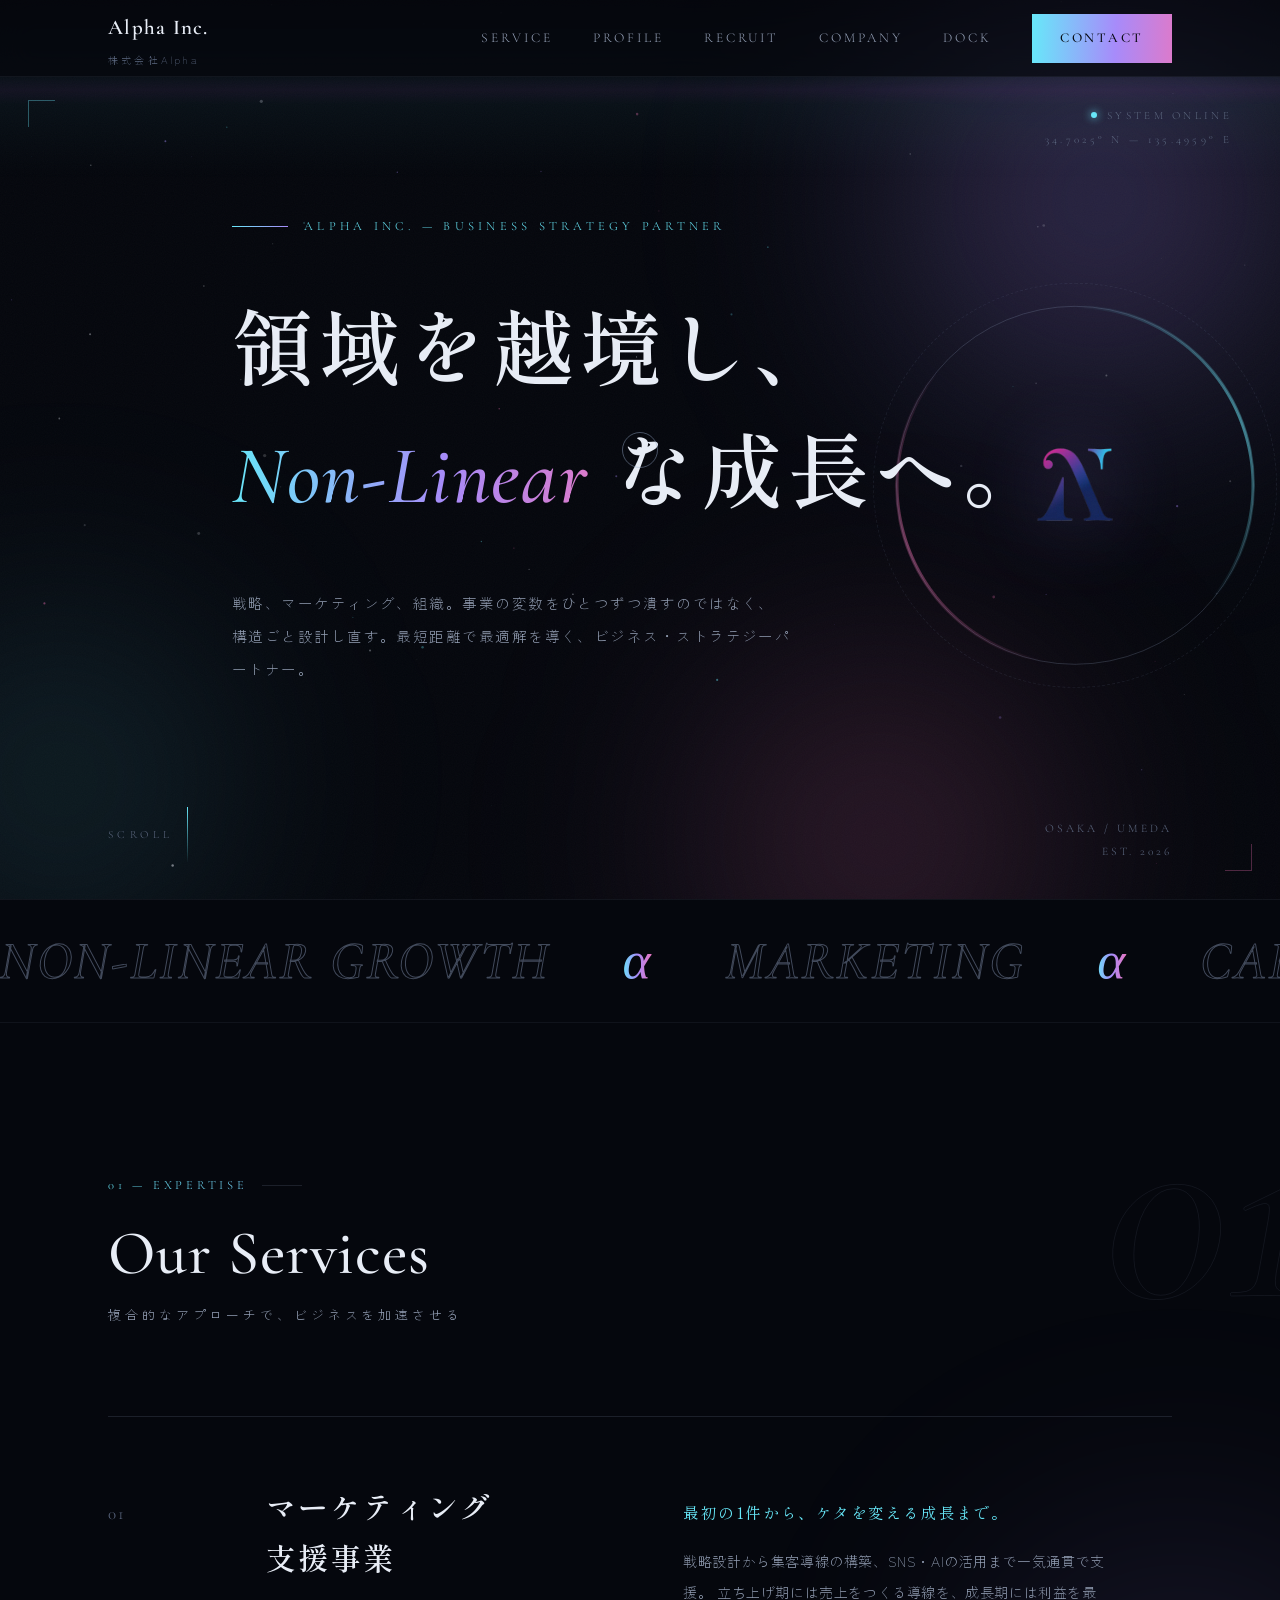
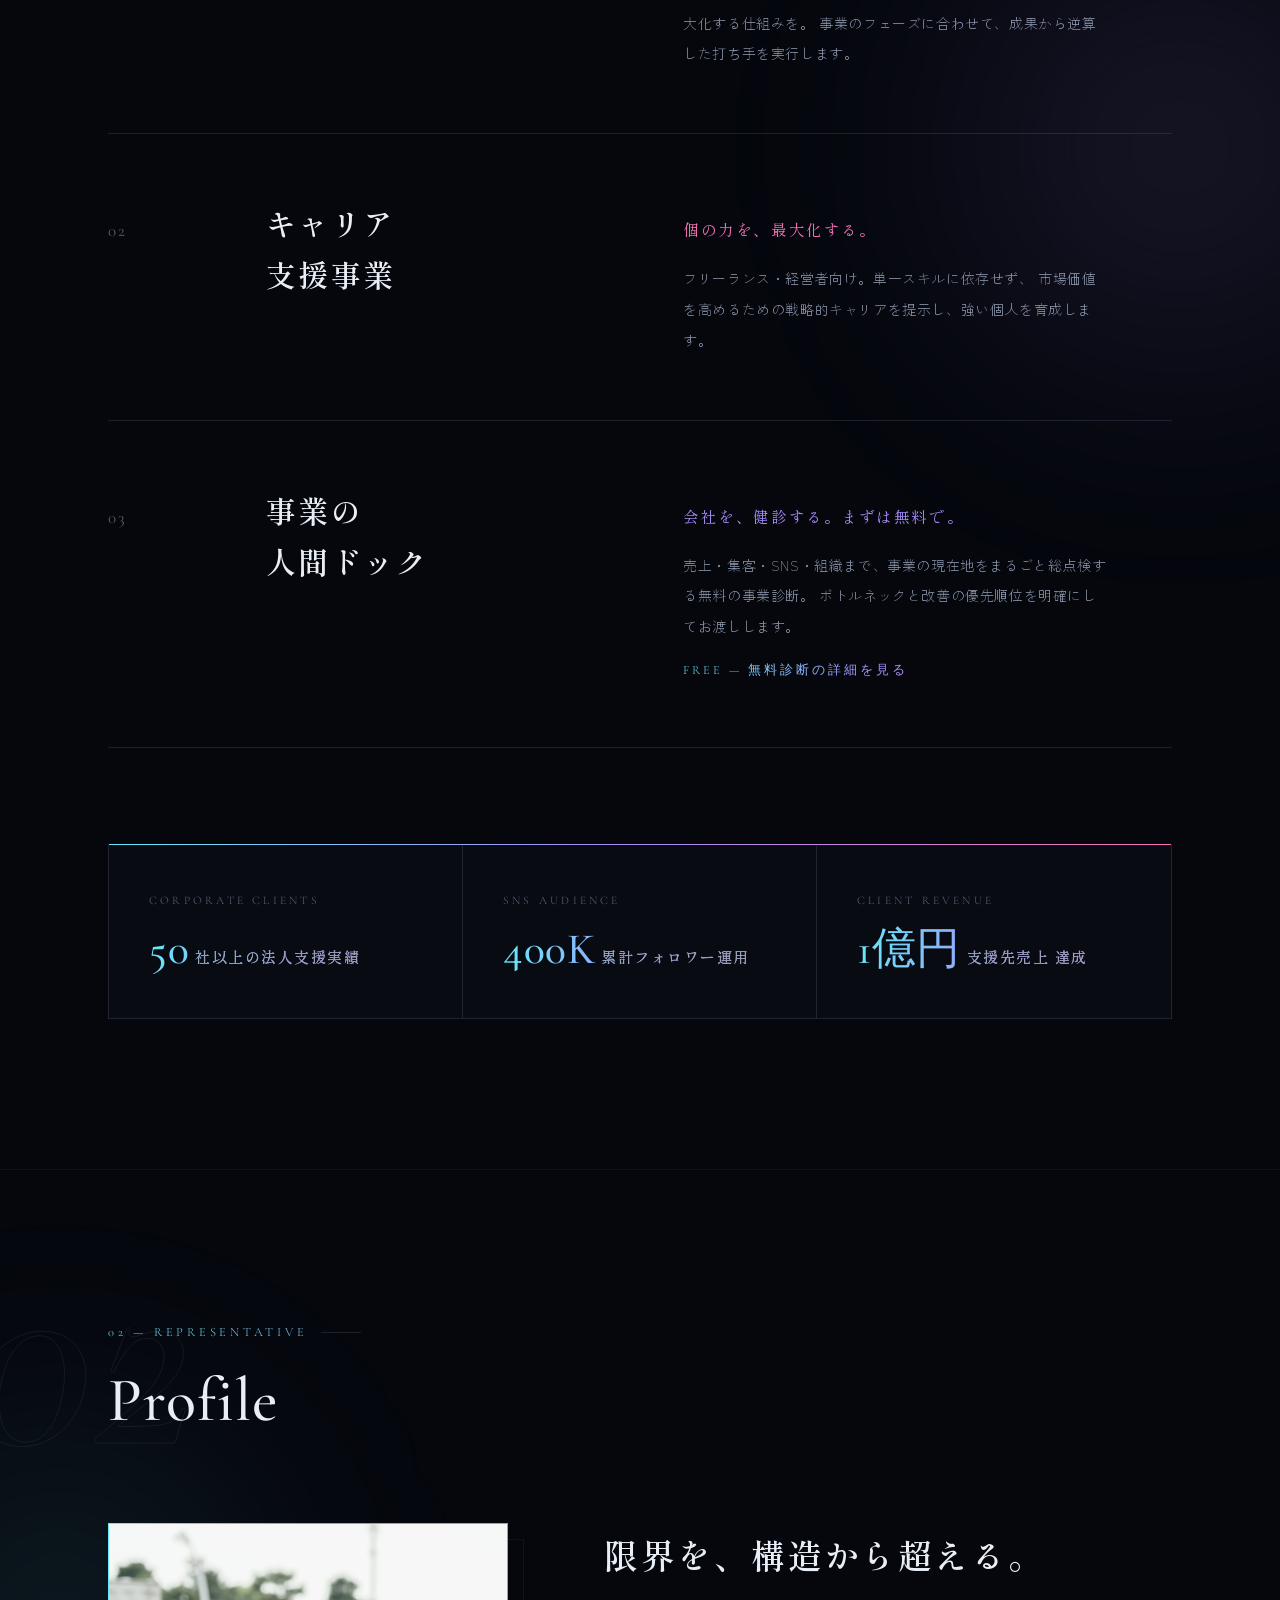
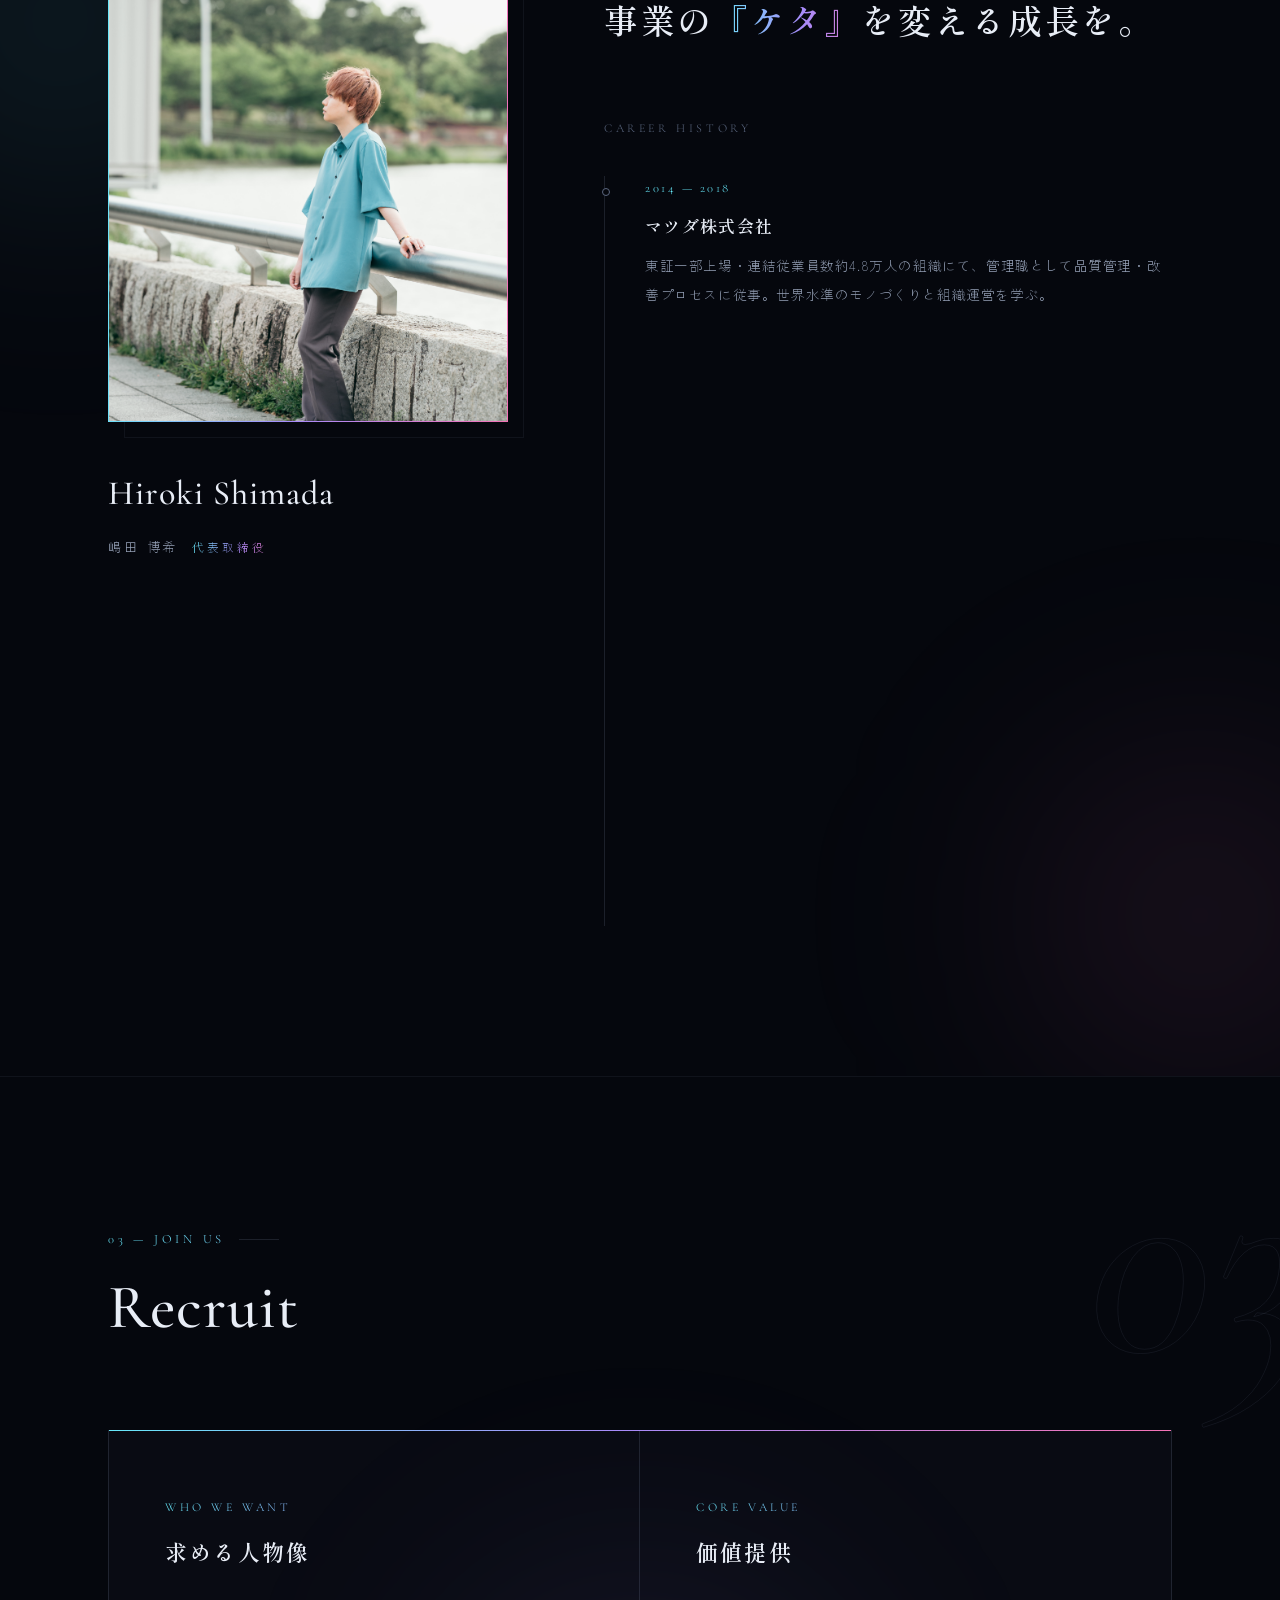
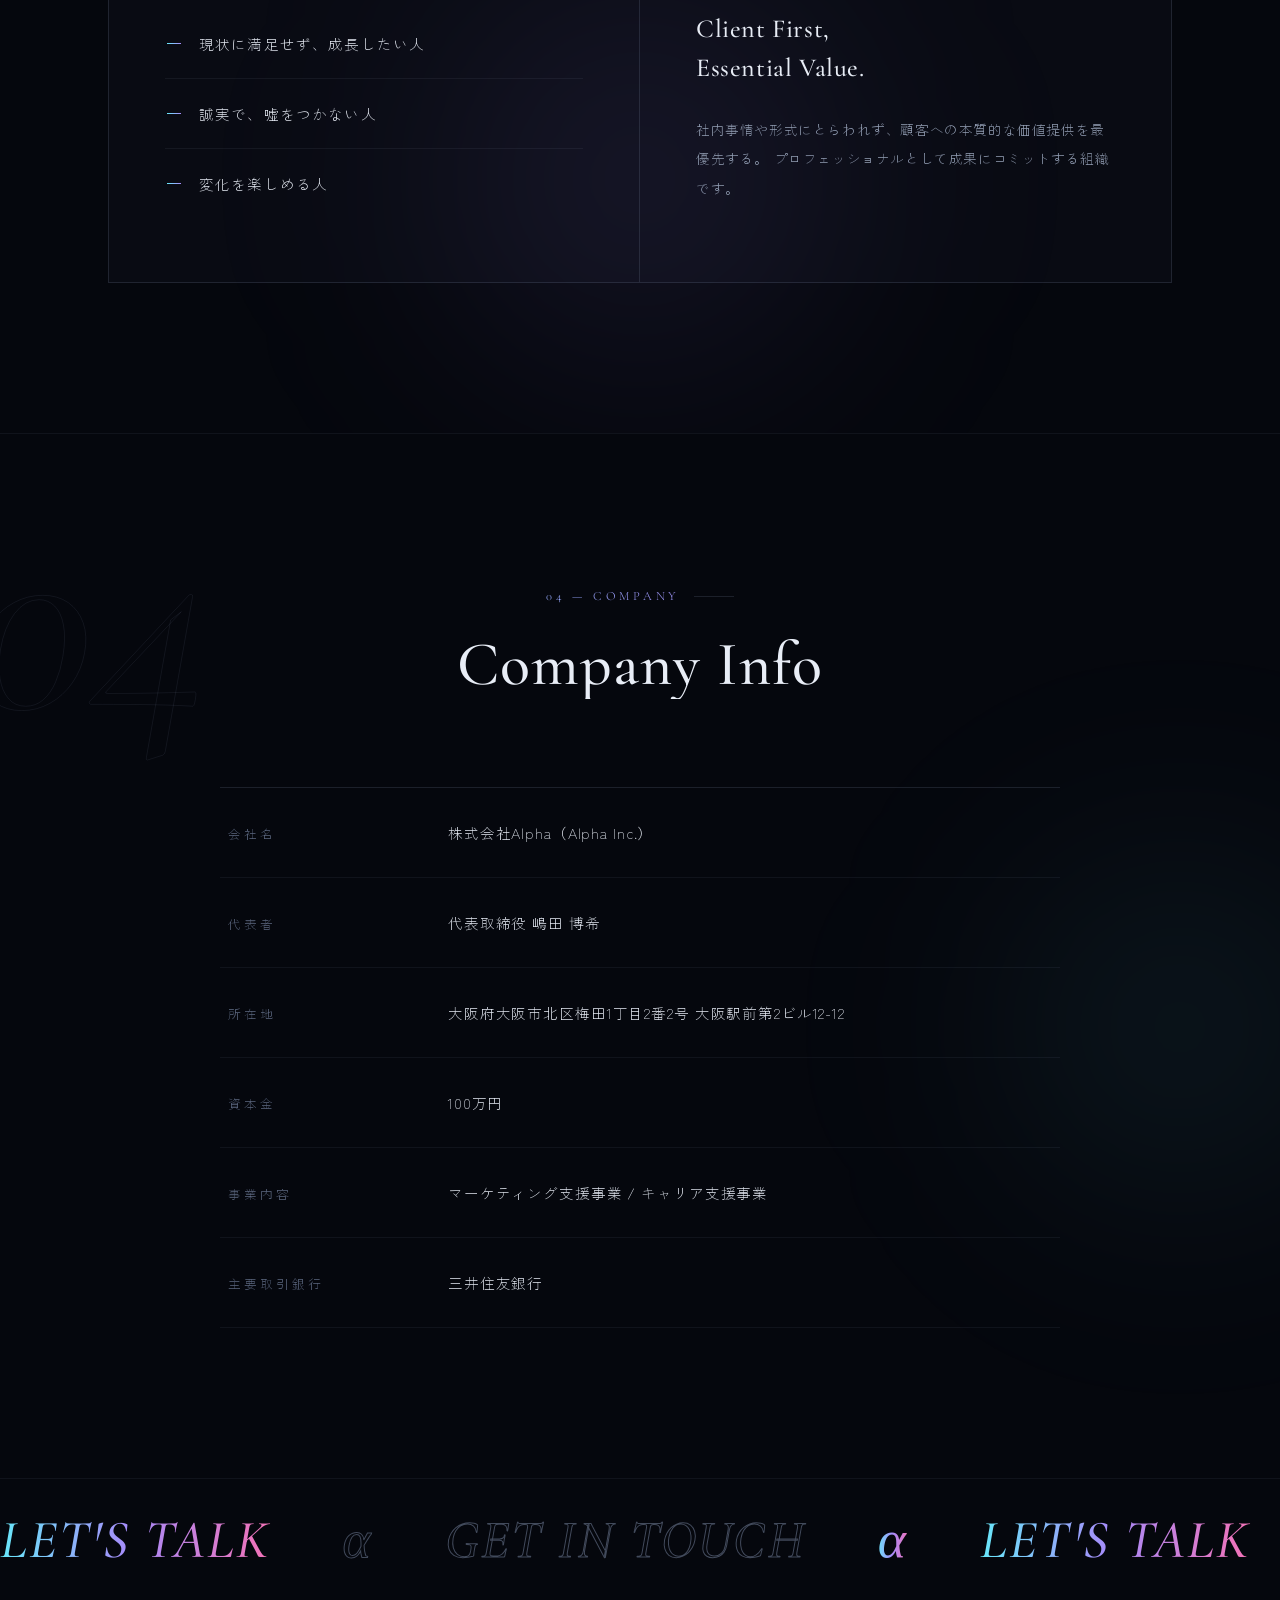
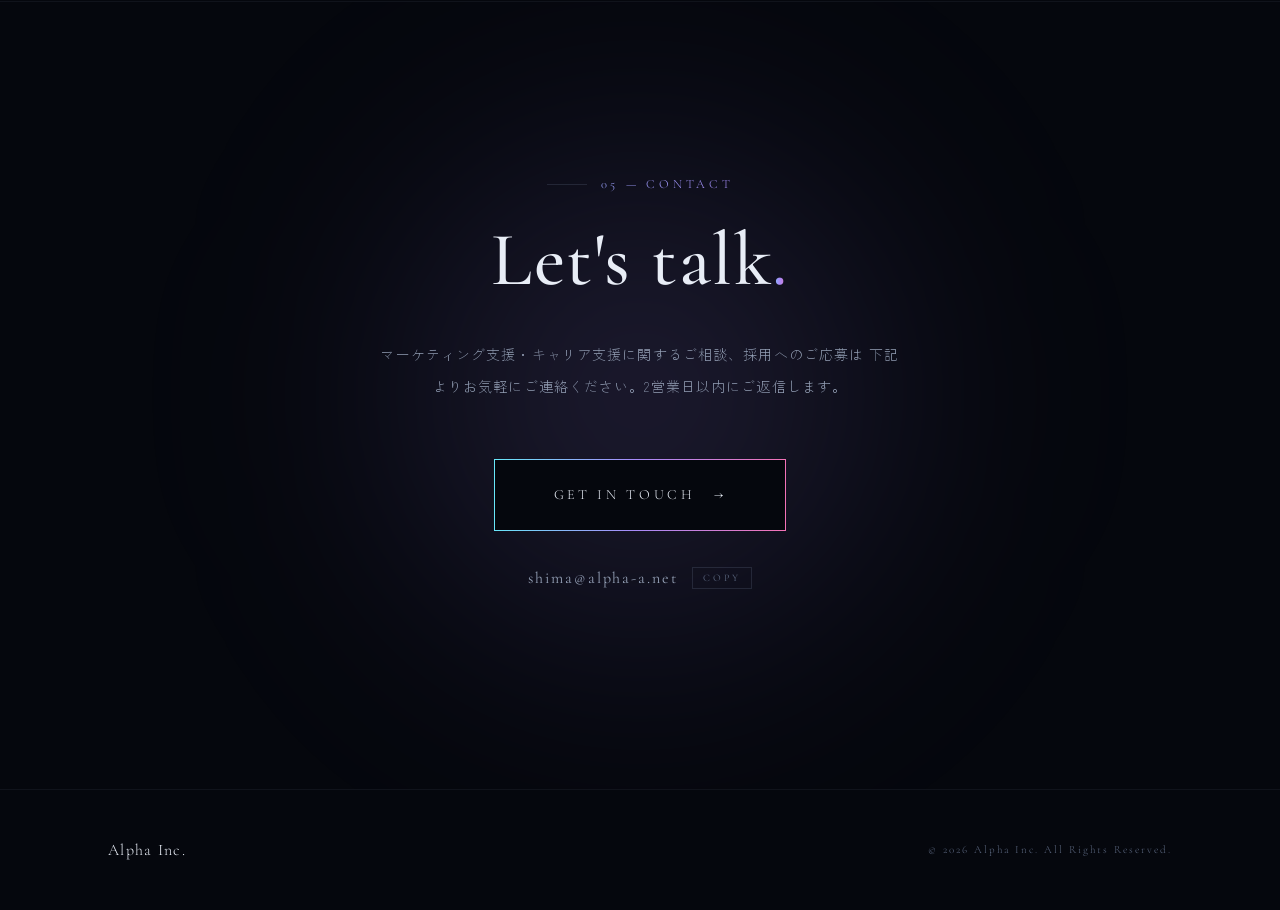
==== index.html @ 44e7d004 "Update index.html" ====
<!DOCTYPE html>
<html lang="ja">
<head>
<meta charset="UTF-8">
<meta name="viewport" content="width=device-width, initial-scale=1.0">
<title>株式会社Alpha | Alpha Inc. — ビジネス・ストラテジーパートナー</title>
<meta name="description" content="株式会社Alphaは、マーケティング支援とキャリア支援を軸に、事業の非連続な成長を支えるビジネス・ストラテジーパートナーです。大阪・梅田。">
<meta property="og:title" content="株式会社Alpha | Alpha Inc.">
<meta property="og:description" content="領域を越境し、非連続な成長へ。マーケティング支援・キャリア支援のビジネス・ストラテジーパートナー。">
<meta property="og:type" content="website">
<meta property="og:url" content="https://www.alpha-a.net/">
<meta property="og:image" content="https://www.alpha-a.net/meisi.jpg">
<meta name="twitter:card" content="summary_large_image">
<link rel="icon" type="image/png" sizes="192x192" href="/favicon.png">
<link rel="apple-touch-icon" href="/meisi.png">
<script type="application/ld+json">
{
  "@context": "https://schema.org",
  "@type": "Organization",
  "name": "株式会社Alpha",
  "alternateName": "Alpha Inc.",
  "url": "https://www.alpha-a.net/",
  "logo": "https://www.alpha-a.net/meisi.png",
  "email": "shima@alpha-a.net",
  "founder": {"@type": "Person", "name": "嶋田博希"},
  "address": {
    "@type": "PostalAddress",
    "addressRegion": "大阪府",
    "addressLocality": "大阪市北区",
    "streetAddress": "梅田1丁目2番2号 大阪駅前第2ビル12-12"
  }
}
</script>
<link rel="preconnect" href="https://fonts.googleapis.com">
<link rel="preconnect" href="https://fonts.gstatic.com" crossorigin>
<link href="https://fonts.googleapis.com/css2?family=Cormorant+Garamond:ital,wght@0,400;0,500;0,600;1,400;1,500&family=Shippori+Mincho:wght@500;600;700&family=Zen+Kaku+Gothic+New:wght@300;400;500&display=swap" rel="stylesheet">
<style>
  :root{
    --bg:#05070D;
    --bg2:#0A0F1E;
    --ink:#E8EDF6;
    --muted:#96A2B8;
    --faint:#5C6880;
    --c1:#67E8F9;   /* aurora cyan   */
    --c2:#A78BFA;   /* aurora violet */
    --c3:#F472B6;   /* aurora pink   */
    --grad:linear-gradient(92deg,var(--c1) 0%,var(--c2) 48%,var(--c3) 100%);
    --hairline:rgba(150,168,200,.16);
    --hairline-soft:rgba(150,168,200,.08);
    --en:"Cormorant Garamond",serif;
    --mincho:"Shippori Mincho",serif;
    --gothic:"Zen Kaku Gothic New",sans-serif;
  }
  *{margin:0;padding:0;box-sizing:border-box}
  html{scroll-behavior:smooth}
  body{
    background:var(--bg);
    color:var(--ink);
    font-family:var(--gothic);
    font-weight:300;
    font-size:15px;
    line-height:2;
    letter-spacing:.04em;
    -webkit-font-smoothing:antialiased;
    overflow-x:hidden;
  }
  ::selection{background:var(--c2);color:var(--bg)}
  img{max-width:100%;display:block}
  a{color:inherit;text-decoration:none}

  .wrap{max-width:1160px;margin:0 auto;padding:0 48px;position:relative;z-index:2}
  @media(max-width:720px){.wrap{padding:0 24px}}

  .gtx{background:var(--grad);-webkit-background-clip:text;background-clip:text;color:transparent}

  /* ---------- intro (初回のみ) ---------- */
  .intro{
    position:fixed;inset:0;z-index:300;background:var(--bg);
    display:flex;align-items:center;justify-content:center;
  }
  .intro-line{
    position:absolute;left:0;right:0;top:50%;height:1px;
    background:var(--grad);transform:scaleX(0);transform-origin:left;
  }
  .intro-a{
    font-family:var(--en);font-style:italic;font-weight:500;font-size:110px;line-height:1;
    background:var(--grad);-webkit-background-clip:text;background-clip:text;color:transparent;
    filter:drop-shadow(0 0 30px rgba(167,139,250,.5));
    opacity:0;transform:scale(.86);
    position:relative;padding:0 34px;
  }
  .intro-a::before{
    content:"";position:absolute;inset:-10px 0;background:var(--bg);z-index:-1;
  }
  .intro.play .intro-line{animation:lineDraw .55s cubic-bezier(.7,0,.2,1) forwards}
  .intro.play .intro-a{animation:aPop .7s .3s cubic-bezier(.16,1,.3,1) forwards}
  @keyframes lineDraw{to{transform:scaleX(1)}}
  @keyframes aPop{to{opacity:1;transform:scale(1)}}
  .intro.done{opacity:0;visibility:hidden;transition:opacity .55s ease,visibility 0s .55s}

  /* ---------- sky (スクロールで色相が旅する背景) ---------- */
  .sky{position:fixed;inset:0;z-index:0;pointer-events:none}
  .sky-l{position:absolute;inset:-15%;opacity:0;will-change:opacity}
  .sky-cyan{background:
    radial-gradient(42% 46% at 18% 30%,rgba(103,232,249,.15),transparent 70%),
    radial-gradient(40% 44% at 84% 72%,rgba(167,139,250,.09),transparent 70%)}
  .sky-violet{background:
    radial-gradient(44% 48% at 78% 24%,rgba(167,139,250,.17),transparent 70%),
    radial-gradient(38% 42% at 20% 78%,rgba(244,114,182,.08),transparent 70%)}
  .sky-pink{background:
    radial-gradient(44% 48% at 68% 62%,rgba(244,114,182,.16),transparent 70%),
    radial-gradient(40% 44% at 26% 26%,rgba(167,139,250,.1),transparent 70%)}

  /* ---------- grain ---------- */
  .grain{
    position:fixed;inset:0;z-index:50;pointer-events:none;opacity:.05;
    background-image:url("data:image/svg+xml,%3Csvg xmlns='http://www.w3.org/2000/svg' width='160' height='160'%3E%3Cfilter id='n'%3E%3CfeTurbulence type='fractalNoise' baseFrequency='0.9' numOctaves='2'/%3E%3C/filter%3E%3Crect width='160' height='160' filter='url(%23n)' opacity='0.6'/%3E%3C/svg%3E");
  }

  /* ---------- custom cursor ---------- */
  @media(pointer:fine){
    .has-cursor,.has-cursor a,.has-cursor button{cursor:none}
  }
  .cur-dot,.cur-ring{
    position:fixed;top:0;left:0;z-index:400;pointer-events:none;border-radius:50%;
    opacity:0;transition:opacity .3s;
  }
  .has-cursor .cur-dot,.has-cursor .cur-ring{opacity:1}
  .cur-dot{width:6px;height:6px;background:var(--ink);margin:-3px 0 0 -3px}
  .cur-ring{
    width:36px;height:36px;margin:-18px 0 0 -18px;
    border:1px solid rgba(150,168,200,.45);
    transition:opacity .3s,border-color .3s,background .3s;
  }
  .cur-ring.on-link{
    border:1px solid transparent;
    background:
      linear-gradient(rgba(5,7,13,0),rgba(5,7,13,0)) padding-box,
      var(--grad) border-box;
  }

  /* ---------- header ---------- */
  header{
    position:fixed;top:0;left:0;right:0;z-index:100;
    background:rgba(5,7,13,.66);
    -webkit-backdrop-filter:blur(16px);backdrop-filter:blur(16px);
    border-bottom:1px solid var(--hairline-soft);
  }
  .nav{display:flex;align-items:center;justify-content:space-between;height:76px;z-index:2}
  .brand{display:flex;flex-direction:column;gap:1px}
  .brand .en{font-family:var(--en);font-size:21px;font-weight:600;letter-spacing:.06em}
  .brand .ja{font-size:10px;color:var(--faint);letter-spacing:.32em}
  .menu{display:flex;align-items:center;gap:40px}
  .menu a{
    font-family:var(--en);font-size:13.5px;letter-spacing:.22em;color:var(--muted);
    transition:color .3s;
  }
  .menu a:hover{color:var(--ink)}
  .menu a.cta{
    position:relative;color:var(--bg);
    background:var(--grad);
    padding:11px 28px;letter-spacing:.2em;font-weight:500;
    transition:filter .3s,transform .3s;
  }
  .menu a.cta:hover{filter:brightness(1.15);transform:translateY(-1px)}
  @media(max-width:860px){.menu a:not(.cta){display:none}}

  /* ---------- hero ---------- */
  .hero{
    min-height:100svh;
    display:flex;flex-direction:column;justify-content:center;
    position:relative;
    border-bottom:1px solid var(--hairline-soft);
    overflow:hidden;
  }
  .aurora{position:absolute;border-radius:50%;filter:blur(110px);pointer-events:none;z-index:0}
  .aurora.a1{width:640px;height:640px;right:-140px;top:-120px;background:radial-gradient(circle,rgba(167,139,250,.38),transparent 65%);animation:drift1 16s ease-in-out infinite alternate}
  .aurora.a2{width:560px;height:560px;right:120px;bottom:-220px;background:radial-gradient(circle,rgba(244,114,182,.26),transparent 65%);animation:drift2 20s ease-in-out infinite alternate}
  .aurora.a3{width:520px;height:520px;left:-200px;bottom:-140px;background:radial-gradient(circle,rgba(103,232,249,.18),transparent 65%);animation:drift1 24s ease-in-out infinite alternate-reverse}
  .aurora.sv1{width:680px;height:680px;right:-240px;top:22%;background:radial-gradient(circle,rgba(167,139,250,.16),transparent 65%)}
  .aurora.pf1{width:600px;height:600px;left:-240px;top:10%;background:radial-gradient(circle,rgba(103,232,249,.13),transparent 65%)}
  .aurora.pf2{width:560px;height:560px;right:-200px;bottom:-8%;background:radial-gradient(circle,rgba(244,114,182,.13),transparent 65%)}
  .aurora.rc1{width:640px;height:640px;left:50%;top:40%;transform:translateX(-50%);background:radial-gradient(circle,rgba(167,139,250,.13),transparent 65%)}
  .aurora.cp1{width:560px;height:560px;right:-180px;top:30%;background:radial-gradient(circle,rgba(103,232,249,.1),transparent 65%)}
  .aurora.ct1{width:800px;height:800px;left:50%;top:50%;transform:translate(-50%,-50%);background:radial-gradient(circle,rgba(167,139,250,.2),transparent 62%)}
  @keyframes drift1{from{transform:translate(0,0) scale(1)}to{transform:translate(-60px,50px) scale(1.12)}}
  @keyframes drift2{from{transform:translate(0,0) scale(1)}to{transform:translate(50px,-40px) scale(1.08)}}
  @media(prefers-reduced-motion:reduce){.aurora{animation:none}}

  .hero-glow{
    position:absolute;z-index:0;width:460px;height:460px;border-radius:50%;
    background:radial-gradient(circle,rgba(167,139,250,.16),rgba(103,232,249,.07) 45%,transparent 70%);
    filter:blur(60px);pointer-events:none;
    top:0;left:0;opacity:0;transition:opacity .8s;
  }
  .hero:hover .hero-glow{opacity:1}

  .emblem{
    position:absolute;z-index:1;
    right:2%;top:54%;transform:translateY(-50%);
    width:min(28vw,400px);aspect-ratio:1;
    border:1px solid rgba(150,168,200,.22);border-radius:50%;
    display:flex;align-items:center;justify-content:center;
    pointer-events:none;
  }
  .emblem::before{
    content:"";position:absolute;inset:-24px;border-radius:50%;
    border:1px dashed rgba(150,168,200,.1);
    animation:spin 60s linear infinite;
  }
  @keyframes spin{to{transform:rotate(360deg)}}
  .emblem img{
    width:60%;height:auto;
    filter:drop-shadow(0 0 40px rgba(167,139,250,.45));
    animation:bob 7s ease-in-out infinite;
  }
  @keyframes bob{0%,100%{transform:translateY(0)}50%{transform:translateY(-14px)}}
  @media(max-width:960px){.emblem{opacity:.3;right:-10%}}

  .hero-label{
    display:flex;align-items:center;gap:16px;
    font-family:var(--en);font-size:12.5px;letter-spacing:.34em;
    margin-bottom:44px;color:var(--c1);
  }
  .hero-label::before{content:"";width:56px;height:1px;background:linear-gradient(90deg,var(--c1),var(--c2))}
  h1.hero-title{
    font-family:var(--mincho);font-weight:600;
    font-size:clamp(31px,6.4vw,84px);
    line-height:1.5;letter-spacing:.06em;
  }
  h1.hero-title .nb{white-space:nowrap}
  h1.hero-title .en{
    font-family:var(--en);font-style:italic;font-weight:500;letter-spacing:.02em;
    background:var(--grad);-webkit-background-clip:text;background-clip:text;color:transparent;
  }
  .hero-sub{
    margin-top:48px;max-width:560px;
    color:var(--muted);font-size:14.5px;line-height:2.3;letter-spacing:.1em;
  }
  .hero-foot{position:absolute;bottom:0;left:0;right:0;z-index:2}
  .hero-foot .wrap{
    display:flex;justify-content:space-between;align-items:flex-end;
    padding-bottom:36px;
  }
  .scroll-cue{
    font-family:var(--en);font-size:11px;letter-spacing:.4em;color:var(--faint);
    display:flex;align-items:center;gap:14px;
  }
  .scroll-cue::after{content:"";width:1px;height:56px;background:linear-gradient(var(--c1),transparent);animation:drop 2.4s ease-in-out infinite}
  @keyframes drop{0%{transform:scaleY(0);transform-origin:top}45%{transform:scaleY(1);transform-origin:top}55%{transform:scaleY(1);transform-origin:bottom}100%{transform:scaleY(0);transform-origin:bottom}}
  .hero-place{font-family:var(--en);font-size:11.5px;letter-spacing:.26em;color:var(--faint);text-align:right;line-height:2}

  /* ---------- section scaffolding ---------- */
  section{padding:150px 0;border-bottom:1px solid var(--hairline-soft);position:relative;overflow:hidden}
  .sec-head{margin-bottom:88px}
  .sec-no{
    font-family:var(--en);font-size:12.5px;letter-spacing:.3em;
    display:flex;align-items:center;gap:14px;margin-bottom:22px;
  }
  .sec-no::after{content:"";flex:0 0 40px;height:1px;background:var(--hairline)}
  .sec-title{
    font-family:var(--en);font-weight:500;
    font-size:clamp(40px,5vw,62px);line-height:1.1;letter-spacing:.015em;
  }
  .sec-title-ja{margin-top:14px;font-size:13px;color:var(--muted);letter-spacing:.3em}

  /* ---------- services ---------- */
  .svc{border-top:1px solid var(--hairline);display:grid;grid-template-columns:110px 1fr 1.15fr;gap:48px;padding:64px 0;align-items:baseline;position:relative;transition:background .4s}
  .svc:last-of-type{border-bottom:1px solid var(--hairline)}
  .svc:hover{background:rgba(150,168,200,.03)}
  .svc-no{font-family:var(--en);font-size:17px;color:var(--faint);letter-spacing:.14em}
  .svc h3{font-family:var(--mincho);font-weight:600;font-size:clamp(22px,2.6vw,30px);letter-spacing:.08em;line-height:1.7}
  .svc-lead{font-family:var(--mincho);font-size:15.5px;letter-spacing:.1em;margin-bottom:18px}
  .svc.m1 .svc-lead{color:var(--c1)}
  .svc.m2 .svc-lead{color:var(--c3)}
  .svc.m3 .svc-lead{color:var(--c2)}
  a.svc{color:inherit;display:grid}
  .svc-more{
    margin-top:16px;font-family:var(--en);font-size:12.5px;letter-spacing:.24em;
    background:var(--grad);-webkit-background-clip:text;background-clip:text;color:transparent;
  }
  .svc-body{color:var(--muted);font-size:14px;line-height:2.2}
  @media(max-width:860px){.svc{grid-template-columns:1fr;gap:18px;padding:52px 0}}

  /* ---------- proof strip ---------- */
  .proof{
    display:grid;grid-template-columns:repeat(3,1fr);
    margin-top:96px;position:relative;
    background:rgba(150,168,200,.03);
    border:1px solid var(--hairline);
  }
  .proof::before{
    content:"";position:absolute;top:-1px;left:0;right:0;height:1px;
    background:var(--grad);
  }
  .proof>div{padding:44px 40px;border-right:1px solid var(--hairline)}
  .proof>div:last-child{border-right:none}
  .proof .k{font-family:var(--en);font-size:11.5px;letter-spacing:.28em;color:var(--faint);margin-bottom:14px}
  .proof .v{
    font-family:var(--en);font-weight:500;font-size:clamp(30px,3.4vw,44px);line-height:1.1;
    background:var(--grad);-webkit-background-clip:text;background-clip:text;color:transparent;
  }
  .proof .v small{font-family:var(--mincho);font-size:15px;letter-spacing:.1em;margin-left:6px;color:var(--muted);-webkit-text-fill-color:var(--muted)}
  @media(max-width:720px){.proof{grid-template-columns:1fr}.proof>div{border-right:none;border-bottom:1px solid var(--hairline)}.proof>div:last-child{border-bottom:none}}

  /* ---------- profile ---------- */
  .prof{display:grid;grid-template-columns:400px 1fr;gap:96px;align-items:start}
  @media(max-width:960px){.prof{grid-template-columns:1fr;gap:64px}}
  .prof-photo{position:relative;padding:1px;background:var(--grad)}
  .prof-photo img{
    width:100%;aspect-ratio:4/5;object-fit:cover;
    filter:saturate(.85) contrast(1.03) brightness(.97);
  }
  .prof-photo::after{
    content:"";position:absolute;inset:16px -16px -16px 16px;
    border:1px solid var(--hairline-soft);z-index:-1;
  }
  .prof-name-en{font-family:var(--en);font-weight:500;font-size:34px;letter-spacing:.03em;margin-top:38px}
  .prof-name-ja{margin-top:6px;font-size:13px;color:var(--muted);letter-spacing:.22em}
  .prof-name-ja span{
    margin-left:14px;font-size:11.5px;letter-spacing:.26em;
    background:var(--grad);-webkit-background-clip:text;background-clip:text;color:transparent;
  }
  .prof-copy{
    font-family:var(--mincho);font-weight:600;
    font-size:clamp(24px,3vw,34px);line-height:1.9;letter-spacing:.08em;
    margin-bottom:64px;
  }
  .prof-copy em{
    font-style:normal;
    background:var(--grad);-webkit-background-clip:text;background-clip:text;color:transparent;
  }
  .career-label{font-family:var(--en);font-size:12px;letter-spacing:.3em;color:var(--faint);margin-bottom:36px}
  .career{border-left:1px solid var(--hairline);list-style:none}
  .career li{position:relative;padding:0 0 44px 40px}
  .career li:last-child{padding-bottom:0}
  .career li::before{
    content:"";position:absolute;left:-3.5px;top:12px;
    width:6px;height:6px;background:var(--bg);border:1px solid var(--faint);border-radius:50%;
  }
  .career li.now::before{
    background:var(--c2);border-color:var(--c2);
    box-shadow:0 0 12px rgba(167,139,250,.7);
  }
  .career .yr{font-family:var(--en);font-size:12.5px;letter-spacing:.2em;color:var(--c1)}
  .career h4{font-family:var(--mincho);font-weight:600;font-size:17px;letter-spacing:.08em;margin:8px 0 8px}
  .career p{color:var(--muted);font-size:13.5px;line-height:2.1}

  /* ---------- recruit ---------- */
  .rec{display:grid;grid-template-columns:1fr 1fr;border:1px solid var(--hairline);background:rgba(150,168,200,.03);position:relative}
  .rec::before{content:"";position:absolute;top:-1px;left:0;right:0;height:1px;background:var(--grad)}
  @media(max-width:860px){.rec{grid-template-columns:1fr}}
  .rec>div{padding:64px 56px}
  .rec>div:first-child{border-right:1px solid var(--hairline)}
  @media(max-width:860px){.rec>div{padding:48px 28px}.rec>div:first-child{border-right:none;border-bottom:1px solid var(--hairline)}}
  .rec .k{
    font-family:var(--en);font-size:12px;letter-spacing:.3em;margin-bottom:10px;
    background:var(--grad);-webkit-background-clip:text;background-clip:text;color:transparent;
  }
  .rec h3{font-family:var(--mincho);font-weight:600;font-size:22px;letter-spacing:.1em;margin-bottom:36px}
  .rec ul{list-style:none}
  .rec ul li{
    padding:20px 0 20px 34px;position:relative;
    border-bottom:1px solid var(--hairline-soft);
    font-size:14.5px;letter-spacing:.08em;
  }
  .rec ul li:last-child{border-bottom:none}
  .rec ul li::before{
    content:"";position:absolute;left:2px;top:50%;
    width:14px;height:1px;background:linear-gradient(90deg,var(--c1),var(--c2));
  }
  .rec .value-en{font-family:var(--en);font-size:26px;font-weight:500;line-height:1.5;margin-bottom:28px}
  .rec .value-body{color:var(--muted);font-size:13.5px;line-height:2.2}

  /* ---------- company ---------- */
  .co-table{border-top:1px solid var(--hairline);max-width:840px;margin:0 auto}
  .co-row{
    display:grid;grid-template-columns:220px 1fr;
    border-bottom:1px solid var(--hairline-soft);
    padding:30px 8px;align-items:baseline;
  }
  @media(max-width:640px){.co-row{grid-template-columns:1fr;gap:6px}}
  .co-row dt{font-size:12.5px;letter-spacing:.24em;color:var(--faint)}
  .co-row dd{font-size:14.5px;letter-spacing:.06em}

  /* ---------- contact ---------- */
  .contact{text-align:center;padding:170px 0}
  .contact .sec-no{justify-content:center}
  .contact .sec-no::after{display:none}
  .contact .sec-no::before{content:"";flex:0 0 40px;height:1px;background:var(--hairline)}
  .contact h2{
    font-family:var(--en);font-weight:500;
    font-size:clamp(44px,6vw,76px);letter-spacing:.02em;line-height:1.1;
    margin-bottom:36px;
  }
  .contact h2 .dot{background:var(--grad);-webkit-background-clip:text;background-clip:text;color:transparent}
  .contact p{color:var(--muted);font-size:14px;line-height:2.3;letter-spacing:.08em;max-width:520px;margin:0 auto 56px}
  .btn{
    position:relative;display:inline-flex;align-items:center;gap:18px;
    font-family:var(--en);font-size:14px;letter-spacing:.26em;
    color:var(--ink);
    padding:21px 59px;
    background:
      linear-gradient(var(--bg),var(--bg)) padding-box,
      var(--grad) border-box;
    border:1px solid transparent;
    transition:color .35s,box-shadow .35s;
  }
  .btn::after{content:"→";transition:transform .35s}
  .btn:hover{box-shadow:0 0 42px rgba(167,139,250,.35);color:#fff}
  .btn:hover::after{transform:translateX(6px)}
  .mail-copy{margin-top:30px}
  .addr{
    background:none;border:none;cursor:pointer;
    display:inline-flex;align-items:center;gap:14px;
    font-family:var(--en);font-size:16px;letter-spacing:.12em;color:var(--muted);
    padding:6px 10px;transition:color .3s;
  }
  .addr:hover{color:var(--ink)}
  .addr .cp{
    font-size:10px;letter-spacing:.3em;color:var(--faint);
    border:1px solid var(--hairline);padding:4px 10px;
    transition:color .3s,border-color .3s;
  }
  .addr:hover .cp{color:var(--c1);border-color:var(--c1)}
  .copied{
    font-size:11.5px;letter-spacing:.14em;color:var(--c1);
    height:1.4em;margin-top:8px;opacity:0;transition:opacity .35s;
  }
  .copied.show{opacity:1}

  /* ---------- footer ---------- */
  footer{padding:44px 0}
  footer .wrap{display:flex;justify-content:space-between;align-items:center}
  footer .en{font-family:var(--en);font-size:16px;letter-spacing:.08em}
  footer small{font-family:var(--en);font-size:11px;letter-spacing:.18em;color:var(--faint)}

  /* ---------- hologram / near-future ---------- */
  /* 揺れるホロ・グラデーション（グラデ系テキスト共通） */
  .gtx,h1.hero-title .en,.prof-copy em,.proof .v,.marq .g,.rec .k,.prof-name-ja span,.intro-a{
    background-image:linear-gradient(92deg,var(--c1),var(--c2),var(--c3),var(--c2),var(--c1));
    background-size:240% 100%;
    animation:holo 8s ease-in-out infinite;
  }
  .menu a.cta{
    background-image:linear-gradient(92deg,var(--c1),var(--c2),var(--c3),var(--c2),var(--c1));
    background-size:240% 100%;
    animation:holo 8s ease-in-out infinite;
  }
  @keyframes holo{0%,100%{background-position:0% 50%}50%{background-position:100% 50%}}

  /* 星屑 */
  #stars{position:fixed;inset:0;z-index:1;pointer-events:none}

  /* 走査線 */
  .scan{
    position:absolute;left:0;right:0;top:0;height:180px;z-index:1;pointer-events:none;
    background:linear-gradient(180deg,transparent,rgba(103,232,249,.045) 42%,rgba(167,139,250,.09) 50%,rgba(103,232,249,.045) 58%,transparent);
    animation:scan 9s cubic-bezier(.4,0,.6,1) infinite;
  }
  @keyframes scan{0%{transform:translateY(-220px)}100%{transform:translateY(110vh)}}

  /* HUD */
  .hud{
    position:absolute;top:104px;right:48px;z-index:2;text-align:right;
    font-family:var(--en);font-size:11px;letter-spacing:.3em;color:var(--faint);line-height:2.2;
  }
  .hud .dot{
    display:inline-block;width:6px;height:6px;border-radius:50%;
    background:var(--c1);box-shadow:0 0 8px var(--c1);
    margin-right:10px;vertical-align:1px;
    animation:blink 2.2s ease-in-out infinite;
  }
  @keyframes blink{0%,100%{opacity:1}50%{opacity:.15}}
  @media(max-width:720px){.hud{right:24px}}
  .hero::before{
    content:"";position:absolute;top:100px;left:28px;width:26px;height:26px;z-index:2;
    border-left:1px solid rgba(103,232,249,.35);border-top:1px solid rgba(103,232,249,.35);
  }
  .hero::after{
    content:"";position:absolute;bottom:28px;right:28px;width:26px;height:26px;z-index:2;
    border-right:1px solid rgba(244,114,182,.3);border-bottom:1px solid rgba(244,114,182,.3);
  }

  /* ロゴのホログラム投影リング */
  .holo-ring{
    position:absolute;inset:-2px;border-radius:50%;pointer-events:none;
    background:conic-gradient(from 0deg,
      transparent 0deg,rgba(103,232,249,.55) 70deg,transparent 130deg,
      transparent 190deg,rgba(244,114,182,.45) 250deg,transparent 310deg);
    -webkit-mask:radial-gradient(farthest-side,transparent calc(100% - 4px),#000 calc(100% - 3px));
    mask:radial-gradient(farthest-side,transparent calc(100% - 4px),#000 calc(100% - 3px));
    filter:blur(1.5px);
    animation:spin 7s linear infinite;
  }

  /* グリッチ（Non-Linear） */
  .glitching{animation:glitch .26s steps(2) 1}
  @keyframes glitch{
    0%{transform:none;text-shadow:none}
    25%{transform:translate(-3px,1px) skewX(-5deg);text-shadow:3px 0 rgba(244,114,182,.75),-3px 0 rgba(103,232,249,.75)}
    55%{transform:translate(2px,-1px) skewX(3deg);text-shadow:-3px 0 rgba(244,114,182,.75),3px 0 rgba(103,232,249,.75)}
    100%{transform:none;text-shadow:none}
  }

  /* ホロフォイル（カーソル位置に虹の光沢） */
  .holo{position:relative}
  .holo::before{
    content:"";position:absolute;inset:0;z-index:1;pointer-events:none;
    opacity:0;transition:opacity .45s;
    background:
      radial-gradient(420px circle at var(--mx,50%) var(--my,50%),
        rgba(167,139,250,.2),rgba(103,232,249,.12) 38%,rgba(244,114,182,.07) 60%,transparent 75%);
  }
  .holo:hover::before{opacity:1}

  /* ---------- watermark (巨大セクション番号) ---------- */
  .wm{
    position:absolute;top:44px;right:-30px;z-index:0;
    font-family:var(--en);font-style:italic;font-weight:500;
    font-size:clamp(140px,22vw,280px);line-height:1;
    color:transparent;-webkit-text-stroke:1px rgba(150,168,200,.09);
    pointer-events:none;user-select:none;
  }
  .wm.wm-l{right:auto;left:-30px}

  /* ---------- marquee ---------- */
  .marq{
    overflow:hidden;padding:34px 0;position:relative;
    border-bottom:1px solid var(--hairline-soft);
  }
  .marq-in{display:flex;width:max-content;will-change:transform;animation:marq 30s linear infinite}
  .marq .grp{display:flex;gap:72px;padding-right:72px;align-items:baseline}
  .marq span{
    font-family:var(--en);font-style:italic;font-weight:500;
    font-size:clamp(30px,4.2vw,54px);line-height:1;letter-spacing:.04em;flex:none;
  }
  .marq .o{color:transparent;-webkit-text-stroke:1px rgba(150,168,200,.42)}
  .marq .g{background:var(--grad);-webkit-background-clip:text;background-clip:text;color:transparent}
  @keyframes marq{to{transform:translateX(-50%)}}

  /* ---------- hover演出 ---------- */
  .svc{padding-right:64px}
  .svc::after{
    content:"→";position:absolute;right:14px;top:50%;margin-top:-14px;
    font-family:var(--en);font-size:24px;color:var(--muted);
    opacity:0;transform:translateX(-12px);
    transition:opacity .4s,transform .4s;
  }
  .svc:hover::after{opacity:1;transform:none}
  .svc .svc-no{transition:color .3s}
  .svc:hover .svc-no{
    background:var(--grad);-webkit-background-clip:text;background-clip:text;color:transparent;
  }
  .proof>div{transition:background .4s}
  .proof>div:hover{background:rgba(150,168,200,.05)}
  .prof-photo img{transition:filter .7s,transform .7s cubic-bezier(.16,1,.3,1)}
  .prof-photo:hover img{filter:none;transform:scale(1.015)}
  .btn{animation:btnPulse 3.4s ease-in-out infinite}
  @keyframes btnPulse{0%,100%{box-shadow:0 0 0 rgba(167,139,250,0)}50%{box-shadow:0 0 30px rgba(167,139,250,.26)}}

  /* ---------- reveal ---------- */
  .js .rv{opacity:0;transform:translateY(14px);transition:opacity .9s cubic-bezier(.16,1,.3,1),transform .9s cubic-bezier(.16,1,.3,1)}
  .js .rv.in{opacity:1;transform:none}

  /* 行ごとマスクリベール（見出し用） */
  .js .rv.lines{opacity:1;transform:none;transition:none}
  .ln{display:block;overflow:hidden}
  .ln-in{display:inline-block;vertical-align:top}
  .js .ln-in{transform:translateY(112%);transition:transform 1.1s cubic-bezier(.16,1,.3,1)}
  .js .ln:nth-child(2) .ln-in{transition-delay:.14s}
  .js .ln:nth-child(3) .ln-in{transition-delay:.28s}
  .js .rv.lines.in .ln-in{transform:none}

  @media(prefers-reduced-motion:reduce){
    .js .rv,.js .ln-in{opacity:1;transform:none;transition:none}
    .emblem::before,.emblem img,.marq-in,.btn,.scan,.hud .dot,.holo-ring,
    .gtx,h1.hero-title .en,.prof-copy em,.proof .v,.marq .g,.rec .k,.prof-name-ja span,.intro-a,.menu a.cta{animation:none}
  }
</style>
</head>
<body>
<div class="sky">
  <div class="sky-l sky-cyan"></div>
  <div class="sky-l sky-violet"></div>
  <div class="sky-l sky-pink"></div>
</div>
<canvas id="stars"></canvas>
<div class="grain"></div>
<div class="cur-dot"></div>
<div class="cur-ring"></div>
<div class="intro" id="intro">
  <div class="intro-line"></div>
  <div class="intro-a">α</div>
</div>

<header>
  <div class="wrap nav">
    <a href="#" class="brand">
      <span class="en">Alpha Inc.</span>
      <span class="ja">株式会社Alpha</span>
    </a>
    <nav class="menu">
      <a href="#service">SERVICE</a>
      <a href="#profile">PROFILE</a>
      <a href="#recruit">RECRUIT</a>
      <a href="#company">COMPANY</a>
      <a href="dock/">DOCK</a>
      <a href="#contact" class="cta">CONTACT</a>
    </nav>
  </div>
</header>

<!-- ================= HERO ================= -->
<div class="hero">
  <div class="aurora a1"></div>
  <div class="aurora a2"></div>
  <div class="aurora a3"></div>
  <div class="hero-glow" id="heroGlow"></div>
  <div class="scan"></div>
  <div class="hud">
    <div><span class="dot"></span>SYSTEM ONLINE</div>
    <div>34.7025° N — 135.4959° E</div>
  </div>
  <div class="emblem"><div class="holo-ring"></div><img src="meisi.png" alt="Alpha Inc. ロゴ"></div>
  <div class="wrap" id="heroTilt">
    <div class="hero-label rv">ALPHA INC. — BUSINESS STRATEGY PARTNER</div>
    <h1 class="hero-title rv lines">
      <span class="ln"><span class="ln-in">領域を越境し、</span></span>
      <span class="ln"><span class="ln-in"><span class="en">Non-Linear</span><span class="nb"> な成長へ。</span></span></span>
    </h1>
    <p class="hero-sub rv">
      戦略、マーケティング、組織。事業の変数をひとつずつ潰すのではなく、
      構造ごと設計し直す。最短距離で最適解を導く、ビジネス・ストラテジーパートナー。
    </p>
  </div>
  <div class="hero-foot">
    <div class="wrap">
      <div class="scroll-cue">SCROLL</div>
      <div class="hero-place">OSAKA / UMEDA<br>EST. 2026</div>
    </div>
  </div>
</div>

<!-- ================= MARQUEE ================= -->
<div class="marq" aria-hidden="true">
  <div class="marq-in">
    <div class="grp">
      <span class="o">NON-LINEAR GROWTH</span><span class="g">α</span>
      <span class="o">MARKETING</span><span class="g">α</span>
      <span class="o">CAREER</span><span class="g">α</span>
      <span class="o">STRATEGY</span><span class="g">α</span>
      <span class="o">AI</span><span class="g">α</span>
    </div>
    <div class="grp">
      <span class="o">NON-LINEAR GROWTH</span><span class="g">α</span>
      <span class="o">MARKETING</span><span class="g">α</span>
      <span class="o">CAREER</span><span class="g">α</span>
      <span class="o">STRATEGY</span><span class="g">α</span>
      <span class="o">AI</span><span class="g">α</span>
    </div>
  </div>
</div>

<!-- ================= SERVICE ================= -->
<section id="service">
  <div class="aurora sv1"></div>
  <div class="wm">01</div>
  <div class="wrap">
    <div class="sec-head rv">
      <div class="sec-no gtx">01 — EXPERTISE</div>
      <h2 class="sec-title rv lines"><span class="ln"><span class="ln-in">Our Services</span></span></h2>
      <div class="sec-title-ja">複合的なアプローチで、ビジネスを加速させる</div>
    </div>

    <div class="svc m1 rv">
      <div class="svc-no">01</div>
      <h3>マーケティング<br>支援事業</h3>
      <div>
        <div class="svc-lead">最初の1件から、ケタを変える成長まで。</div>
        <p class="svc-body">
          戦略設計から集客導線の構築、SNS・AIの活用まで一気通貫で支援。
          立ち上げ期には売上をつくる導線を、成長期には利益を最大化する仕組みを。
          事業のフェーズに合わせて、成果から逆算した打ち手を実行します。
        </p>
      </div>
    </div>

    <div class="svc m2 rv">
      <div class="svc-no">02</div>
      <h3>キャリア<br>支援事業</h3>
      <div>
        <div class="svc-lead">個の力を、最大化する。</div>
        <p class="svc-body">
          フリーランス・経営者向け。単一スキルに依存せず、
          市場価値を高めるための戦略的キャリアを提示し、強い個人を育成します。
        </p>
      </div>
    </div>

    <a class="svc m3 rv" href="dock/">
      <div class="svc-no">03</div>
      <h3>事業の<br>人間ドック</h3>
      <div>
        <div class="svc-lead">会社を、健診する。まずは無料で。</div>
        <p class="svc-body">
          売上・集客・SNS・組織まで、事業の現在地をまるごと総点検する無料の事業診断。
          ボトルネックと改善の優先順位を明確にしてお渡しします。
        </p>
        <div class="svc-more">FREE — 無料診断の詳細を見る</div>
      </div>
    </a>

    <div class="proof rv" id="proof">
      <div>
        <div class="k">CORPORATE CLIENTS</div>
        <div class="v"><span class="num" data-target="50">0</span><small>社以上の法人支援実績</small></div>
      </div>
      <div>
        <div class="k">SNS AUDIENCE</div>
        <div class="v"><span class="num" data-target="400" data-suffix="K">0</span><small>累計フォロワー運用</small></div>
      </div>
      <div>
        <div class="k">CLIENT REVENUE</div>
        <div class="v"><span class="num" data-target="1" data-suffix="億円" data-decimals="1">0</span><small>支援先売上 達成</small></div>
      </div>
    </div>
  </div>
</section>

<!-- ================= PROFILE ================= -->
<section id="profile">
  <div class="aurora pf1"></div>
  <div class="aurora pf2"></div>
  <div class="wm wm-l">02</div>
  <div class="wrap">
    <div class="sec-head rv">
      <div class="sec-no gtx">02 — REPRESENTATIVE</div>
      <h2 class="sec-title rv lines"><span class="ln"><span class="ln-in">Profile</span></span></h2>
    </div>

    <div class="prof">
      <div class="rv">
        <div class="prof-photo"><img src="pro.jpg" alt="嶋田博希 — 株式会社Alpha 代表取締役"></div>
        <div class="prof-name-en">Hiroki Shimada</div>
        <div class="prof-name-ja">嶋田 博希<span>代表取締役</span></div>
      </div>

      <div>
        <p class="prof-copy rv lines">
          <span class="ln"><span class="ln-in">限界を、構造から超える。</span></span>
          <span class="ln"><span class="ln-in">事業の<em>『ケタ』</em>を変える成長を。</span></span>
        </p>

        <div class="career-label rv">CAREER HISTORY</div>
        <ul class="career">
          <li class="rv">
            <div class="yr">2014 — 2018</div>
            <h4>マツダ株式会社</h4>
            <p>東証一部上場・連結従業員数約4.8万人の組織にて、管理職として品質管理・改善プロセスに従事。世界水準のモノづくりと組織運営を学ぶ。</p>
          </li>
          <li class="rv">
            <div class="yr">2019 — 2021</div>
            <h4>Web事業で起業</h4>
            <p>Webマーケティング、メディア運営事業を立ち上げ。</p>
          </li>
          <li class="rv">
            <div class="yr">2021 — 2024</div>
            <h4>教育事業 COO</h4>
            <p>年商1億規模の教育事業会社にて、財務・マネジメント・営業・CSなど事業運営に関わる全領域を統括。</p>
          </li>
          <li class="rv">
            <div class="yr">2025</div>
            <h4>AI会社 toC事業責任者</h4>
            <p>AI事業におけるコンシューマー向けサービスの戦略立案・事業推進を主導。</p>
          </li>
          <li class="now rv">
            <div class="yr">2026 — NOW</div>
            <h4>Alpha Inc. 代表取締役</h4>
            <p>法人向けマーケティング支援、キャリア支援事業を展開。</p>
          </li>
        </ul>
      </div>
    </div>
  </div>
</section>

<!-- ================= RECRUIT ================= -->
<section id="recruit">
  <div class="aurora rc1"></div>
  <div class="wm">03</div>
  <div class="wrap">
    <div class="sec-head rv">
      <div class="sec-no gtx">03 — JOIN US</div>
      <h2 class="sec-title rv lines"><span class="ln"><span class="ln-in">Recruit</span></span></h2>
    </div>

    <div class="rec rv">
      <div>
        <div class="k">WHO WE WANT</div>
        <h3>求める人物像</h3>
        <ul>
          <li>現状に満足せず、成長したい人</li>
          <li>誠実で、嘘をつかない人</li>
          <li>変化を楽しめる人</li>
        </ul>
      </div>
      <div>
        <div class="k">CORE VALUE</div>
        <h3>価値提供</h3>
        <div class="value-en">Client First,<br>Essential Value.</div>
        <p class="value-body">
          社内事情や形式にとらわれず、顧客への本質的な価値提供を最優先する。
          プロフェッショナルとして成果にコミットする組織です。
        </p>
      </div>
    </div>
  </div>
</section>

<!-- ================= COMPANY ================= -->
<section id="company">
  <div class="aurora cp1"></div>
  <div class="wm wm-l">04</div>
  <div class="wrap">
    <div class="sec-head rv" style="text-align:center">
      <div class="sec-no gtx" style="justify-content:center">04 — COMPANY</div>
      <h2 class="sec-title rv lines"><span class="ln"><span class="ln-in">Company Info</span></span></h2>
    </div>

    <dl class="co-table rv">
      <div class="co-row"><dt>会社名</dt><dd>株式会社Alpha（Alpha Inc.）</dd></div>
      <div class="co-row"><dt>代表者</dt><dd>代表取締役 嶋田 博希</dd></div>
      <div class="co-row"><dt>所在地</dt><dd>大阪府大阪市北区梅田1丁目2番2号 大阪駅前第2ビル12-12</dd></div>
      <div class="co-row"><dt>資本金</dt><dd>100万円</dd></div>
      <div class="co-row"><dt>事業内容</dt><dd>マーケティング支援事業 / キャリア支援事業</dd></div>
      <div class="co-row"><dt>主要取引銀行</dt><dd>三井住友銀行</dd></div>
    </dl>
  </div>
</section>

<!-- ================= MARQUEE 2 ================= -->
<div class="marq" aria-hidden="true">
  <div class="marq-in">
    <div class="grp">
      <span class="g">LET'S TALK</span><span class="o">α</span>
      <span class="o">GET IN TOUCH</span><span class="g">α</span>
      <span class="g">LET'S TALK</span><span class="o">α</span>
      <span class="o">GET IN TOUCH</span><span class="g">α</span>
    </div>
    <div class="grp">
      <span class="g">LET'S TALK</span><span class="o">α</span>
      <span class="o">GET IN TOUCH</span><span class="g">α</span>
      <span class="g">LET'S TALK</span><span class="o">α</span>
      <span class="o">GET IN TOUCH</span><span class="g">α</span>
    </div>
  </div>
</div>

<!-- ================= CONTACT ================= -->
<section id="contact" class="contact" style="border-bottom:1px solid var(--hairline-soft)">
  <div class="aurora ct1"></div>
  <div class="wrap">
    <div class="sec-no gtx rv">05 — CONTACT</div>
    <h2 class="rv lines"><span class="ln"><span class="ln-in">Let's talk<span class="dot">.</span></span></span></h2>
    <p class="rv">
      マーケティング支援・キャリア支援に関するご相談、採用へのご応募は
      下記よりお気軽にご連絡ください。2営業日以内にご返信します。
    </p>
    <a class="btn rv" href="https://mail.google.com/mail/?view=cm&amp;fs=1&amp;to=shima@alpha-a.net&amp;su=%E3%81%8A%E5%95%8F%E3%81%84%E5%90%88%E3%82%8F%E3%81%9B%EF%BC%88Alpha%20Inc.%EF%BC%89" target="_blank" rel="noopener">GET IN TOUCH</a>
    <div class="mail-copy rv">
      <button class="addr" id="copyMail" type="button">shima@alpha-a.net<span class="cp">COPY</span></button>
      <div class="copied" id="copied">アドレスをコピーしました</div>
    </div>
  </div>
</section>

<footer>
  <div class="wrap">
    <div class="en">Alpha Inc.</div>
    <small>© 2026 Alpha Inc. All Rights Reserved.</small>
  </div>
</footer>

<script>
(function(){
  var html = document.documentElement;
  html.classList.add('js');
  var reduce = matchMedia('(prefers-reduced-motion: reduce)').matches;

  /* ---------- reveal + counter ---------- */
  function startReveal(){
    var io = new IntersectionObserver(function(es){
      es.forEach(function(e){
        if(!e.isIntersecting) return;
        e.target.classList.add('in');
        if(e.target.id === 'proof') runCounters();
        io.unobserve(e.target);
      });
    },{threshold:.12,rootMargin:'0px 0px -40px 0px'});
    document.querySelectorAll('.rv').forEach(function(el){io.observe(el)});
  }

  /* ---------- counter ---------- */
  var counted = false;
  function runCounters(){
    if(counted) return; counted = true;
    document.querySelectorAll('.num').forEach(function(el){
      var target = +el.dataset.target;
      var pre = el.dataset.prefix || '';
      var suf = el.dataset.suffix || '';
      var dec = +(el.dataset.decimals || 0);
      if(reduce){ el.textContent = pre + target + suf; return; }
      var t0 = null, DUR = 1500;
      function tick(t){
        if(!t0) t0 = t;
        var p = Math.min((t - t0) / DUR, 1);
        var e = 1 - Math.pow(1 - p, 4);   /* easeOutQuart */
        var v = target * e;
        el.textContent = p < 1
          ? pre + (dec ? v.toFixed(dec) : Math.round(v)) + suf
          : pre + target + suf;
        if(p < 1) requestAnimationFrame(tick);
      }
      requestAnimationFrame(tick);
    });
  }

  /* ---------- intro ---------- */
  var intro = document.getElementById('intro');
  var seen = false;
  try{ seen = sessionStorage.getItem('alphaIntro') === '1'; }catch(e){}
  if(seen || reduce){
    intro.parentNode.removeChild(intro);
    startReveal();
  }else{
    intro.classList.add('play');
    setTimeout(function(){
      intro.classList.add('done');
      try{ sessionStorage.setItem('alphaIntro','1'); }catch(e){}
      startReveal();
    },1250);
    setTimeout(function(){ if(intro.parentNode) intro.parentNode.removeChild(intro); },2000);
  }

  /* ---------- sky: スクロールで色相が旅する ---------- */
  var lCyan = document.querySelector('.sky-cyan');
  var lViolet = document.querySelector('.sky-violet');
  var lPink = document.querySelector('.sky-pink');
  var skyTick = false;
  function clamp01(v){ return Math.max(0, Math.min(1, v)); }
  function updateSky(){
    skyTick = false;
    var max = document.documentElement.scrollHeight - innerHeight;
    var p = max > 0 ? scrollY / max : 0;
    /* hero(0)はほぼ素、service帯=シアン、profile帯=紫、recruit以降=ピンク */
    var wC = clamp01((p - .04) / .14) * clamp01((.46 - p) / .18);
    var wV = clamp01((p - .32) / .16) * clamp01((.74 - p) / .18);
    var wP = clamp01((p - .62) / .2);
    lCyan.style.opacity = wC;
    lViolet.style.opacity = wV;
    lPink.style.opacity = wP;
  }
  addEventListener('scroll', function(){
    if(!skyTick){ skyTick = true; requestAnimationFrame(updateSky); }
  }, {passive:true});
  updateSky();

  /* ---------- 星屑 ---------- */
  var cv = document.getElementById('stars');
  if(cv && !reduce){
    var ctx = cv.getContext('2d');
    var stars = [], W = 0, H = 0;
    var COLS = ['232,237,246','103,232,249','167,139,250','244,114,182'];
    function newStar(init){
      var z = .35 + Math.random() * .65;
      return {
        x: Math.random() * W,
        y: init ? Math.random() * H : H + 6,
        z: z,
        r: (.5 + Math.random() * 1.3) * z,
        s: (.08 + Math.random() * .22) * z,
        ph: Math.random() * 6.28,
        c: COLS[Math.random() < .55 ? 0 : 1 + Math.floor(Math.random() * 3)]
      };
    }
    function resize(){
      W = cv.width = innerWidth; H = cv.height = innerHeight;
      var n = Math.min(120, Math.round(W * H / 16000));
      while(stars.length < n) stars.push(newStar(true));
      stars.length = n;
    }
    addEventListener('resize', resize, {passive:true});
    resize();
    (function draw(t){
      ctx.clearRect(0, 0, W, H);
      for(var i = 0; i < stars.length; i++){
        var st = stars[i];
        st.y -= st.s;
        st.x += Math.sin(t * .0004 + st.ph) * .1 * st.z;
        if(st.y < -6) stars[i] = st = newStar(false);
        var tw = .5 + .5 * Math.sin(t * .0012 + st.ph);
        ctx.beginPath();
        ctx.arc(st.x, st.y, st.r, 0, 6.283);
        ctx.fillStyle = 'rgba(' + st.c + ',' + (.12 + .4 * tw * st.z).toFixed(3) + ')';
        ctx.fill();
      }
      requestAnimationFrame(draw);
    })(0);
  }

  /* ---------- メールアドレスのコピー ---------- */
  var cm = document.getElementById('copyMail');
  if(cm){
    cm.addEventListener('click', function(){
      var txt = 'shima@alpha-a.net';
      function done(){
        var c = document.getElementById('copied');
        c.classList.add('show');
        setTimeout(function(){ c.classList.remove('show'); }, 2200);
      }
      if(navigator.clipboard && navigator.clipboard.writeText){
        navigator.clipboard.writeText(txt).then(done, function(){ fallback(); });
      }else{ fallback(); }
      function fallback(){
        var ta = document.createElement('textarea');
        ta.value = txt;
        document.body.appendChild(ta);
        ta.select();
        try{ document.execCommand('copy'); }catch(e){}
        document.body.removeChild(ta);
        done();
      }
    });
  }

  /* ---------- 周期グリッチ（Non-Linear） ---------- */
  var gl = document.querySelector('.hero-title .en');
  if(gl && !reduce){
    setInterval(function(){
      gl.classList.add('glitching');
      setTimeout(function(){ gl.classList.remove('glitching'); }, 280);
    }, 3800);
  }

  /* ---------- custom cursor + hero glow (PCのみ) ---------- */
  if(matchMedia('(pointer:fine)').matches && !reduce){
    html.classList.add('has-cursor');
    document.body.classList.add('has-cursor');
    var dot = document.querySelector('.cur-dot');
    var ring = document.querySelector('.cur-ring');
    var glow = document.getElementById('heroGlow');
    var tilt = document.getElementById('heroTilt');
    var emb = document.querySelector('.emblem');
    var mx = innerWidth/2, my = innerHeight/2;
    var rx = mx, ry = my, gx = mx, gy = my, rs = 1;
    addEventListener('mousemove', function(e){ mx = e.clientX; my = e.clientY; }, {passive:true});
    (function loop(){
      rx += (mx - rx) * .16;
      ry += (my - ry) * .16;
      gx += (mx - gx) * .05;
      gy += (my - gy) * .05;
      var targetScale = ring.classList.contains('on-link') ? 1.7 : 1;
      rs += (targetScale - rs) * .18;
      dot.style.transform = 'translate(' + mx + 'px,' + my + 'px)';
      ring.style.transform = 'translate(' + rx + 'px,' + ry + 'px) scale(' + rs + ')';
      if(glow) glow.style.transform = 'translate(' + (gx - 230) + 'px,' + (gy - 230) + 'px)';
      if(scrollY < innerHeight){
        var nx = gx / innerWidth - .5, ny = gy / innerHeight - .5;
        tilt.style.transform = 'perspective(1000px) rotateY(' + (nx * 4).toFixed(2) + 'deg) rotateX(' + (-ny * 3).toFixed(2) + 'deg)';
        emb.style.transform = 'translateY(-50%) translate(' + (nx * -26).toFixed(1) + 'px,' + (ny * -20).toFixed(1) + 'px)';
      }
      requestAnimationFrame(loop);
    })();
    /* ホロフォイル：カーソル位置を各カードに伝える */
    document.querySelectorAll('.proof>div,.prof-photo').forEach(function(el){
      el.classList.add('holo');
      el.addEventListener('mousemove', function(e){
        var r = el.getBoundingClientRect();
        el.style.setProperty('--mx', (e.clientX - r.left) + 'px');
        el.style.setProperty('--my', (e.clientY - r.top) + 'px');
      }, {passive:true});
    });
    document.querySelectorAll('a,button').forEach(function(el){
      el.addEventListener('mouseenter', function(){ ring.classList.add('on-link'); });
      el.addEventListener('mouseleave', function(){ ring.classList.remove('on-link'); });
    });
  }
})();
</script>
</body>
</html>
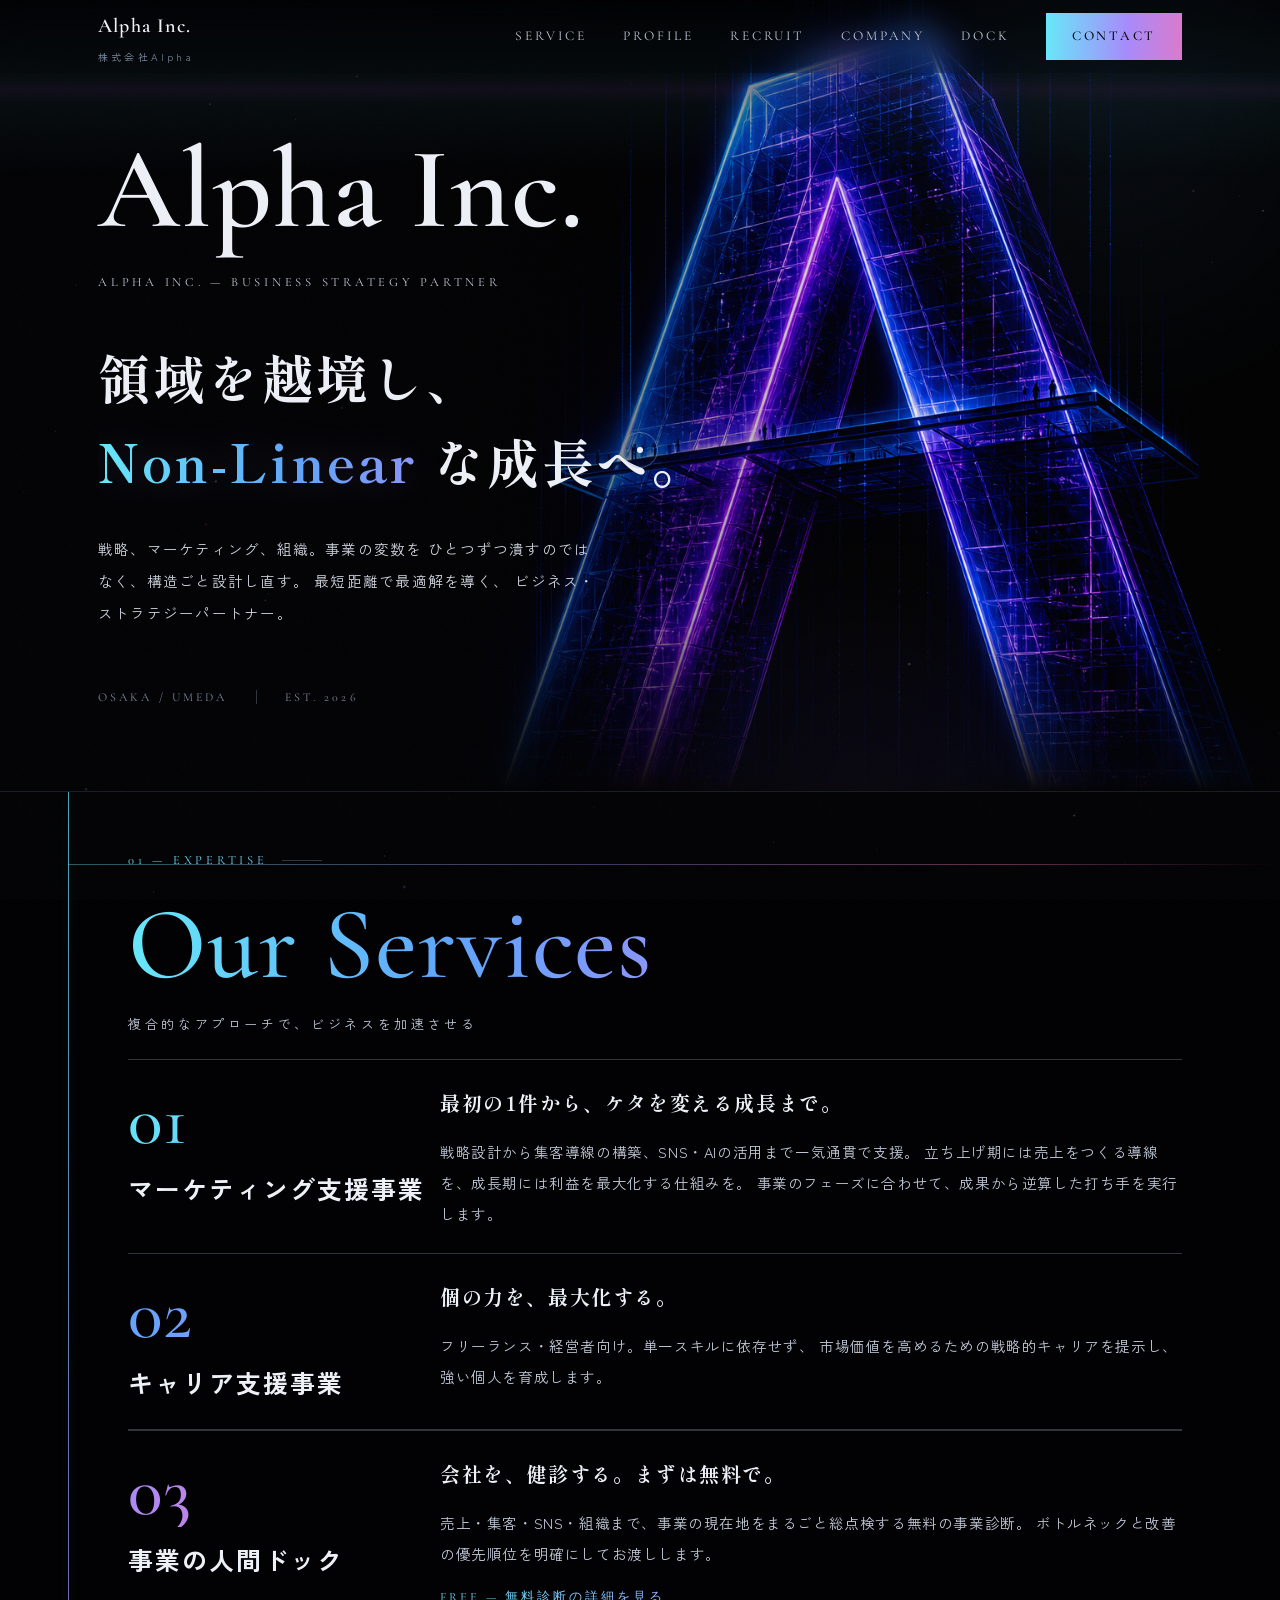
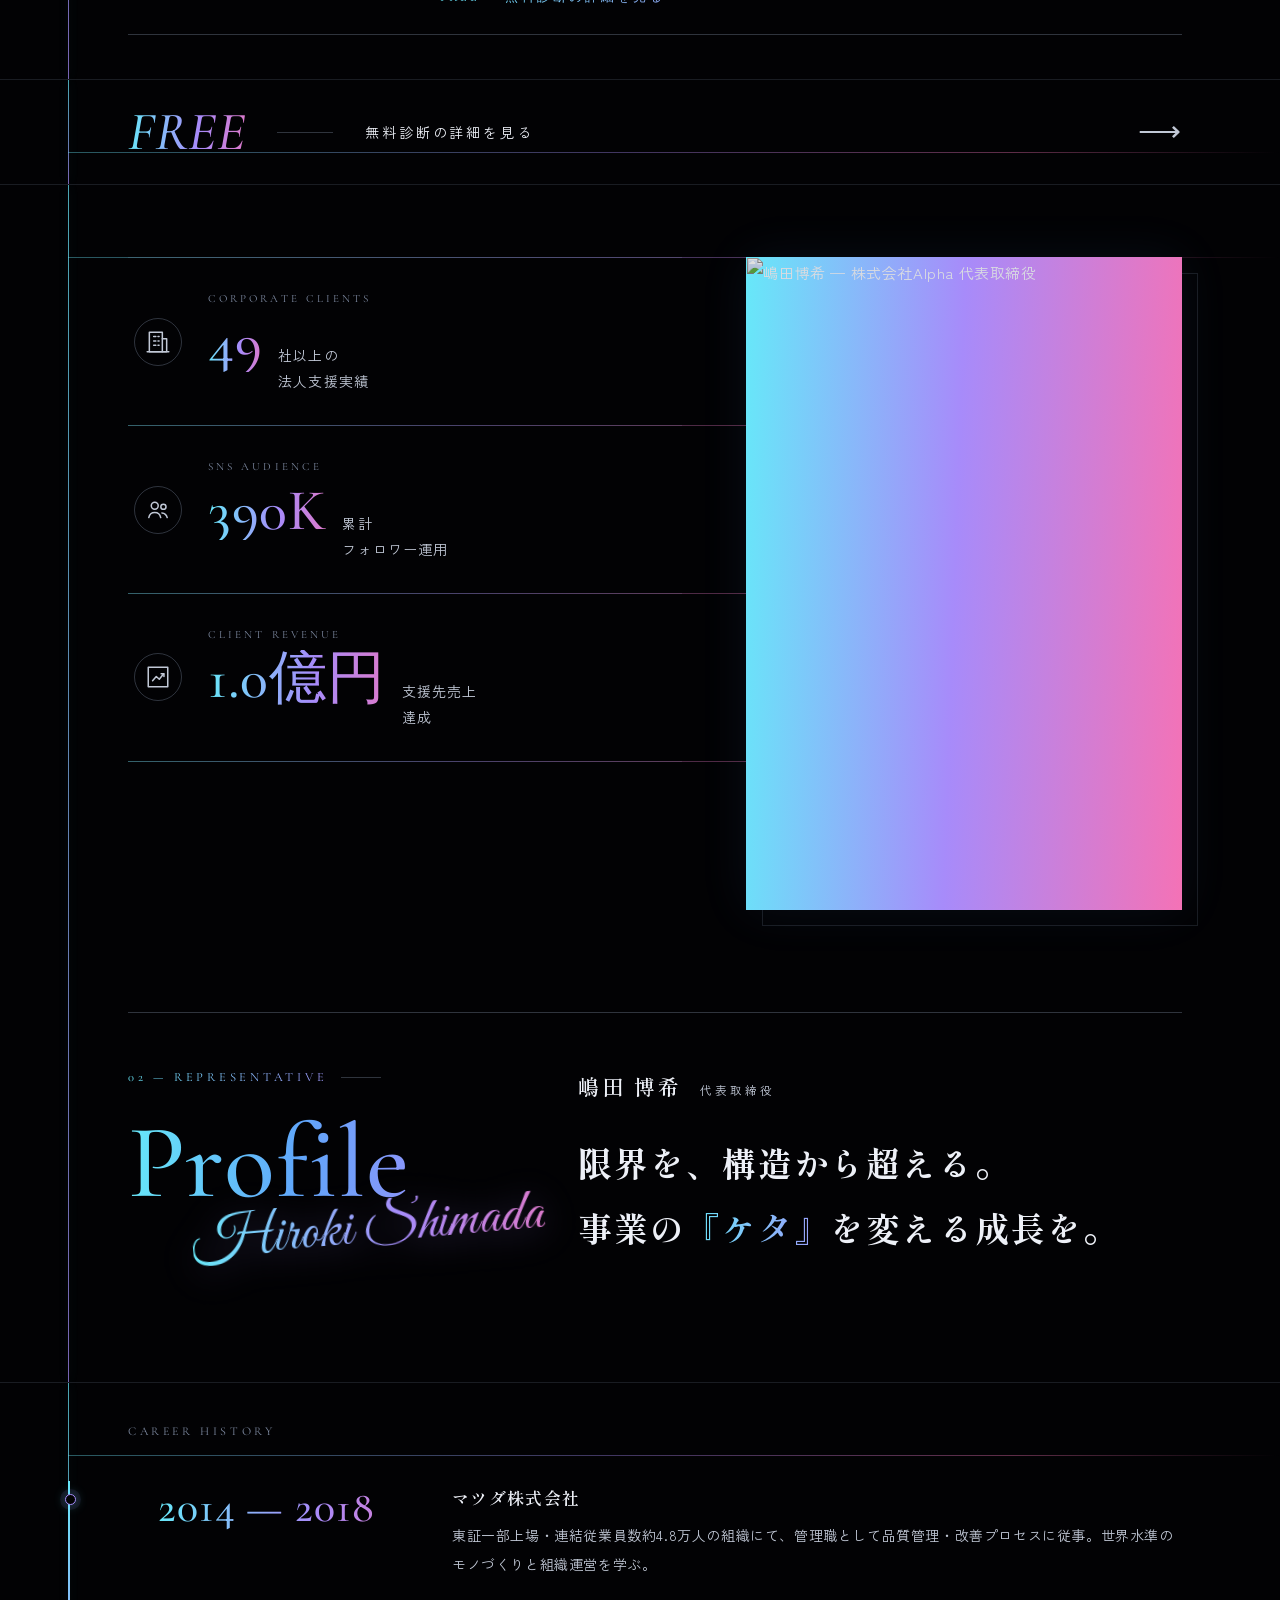
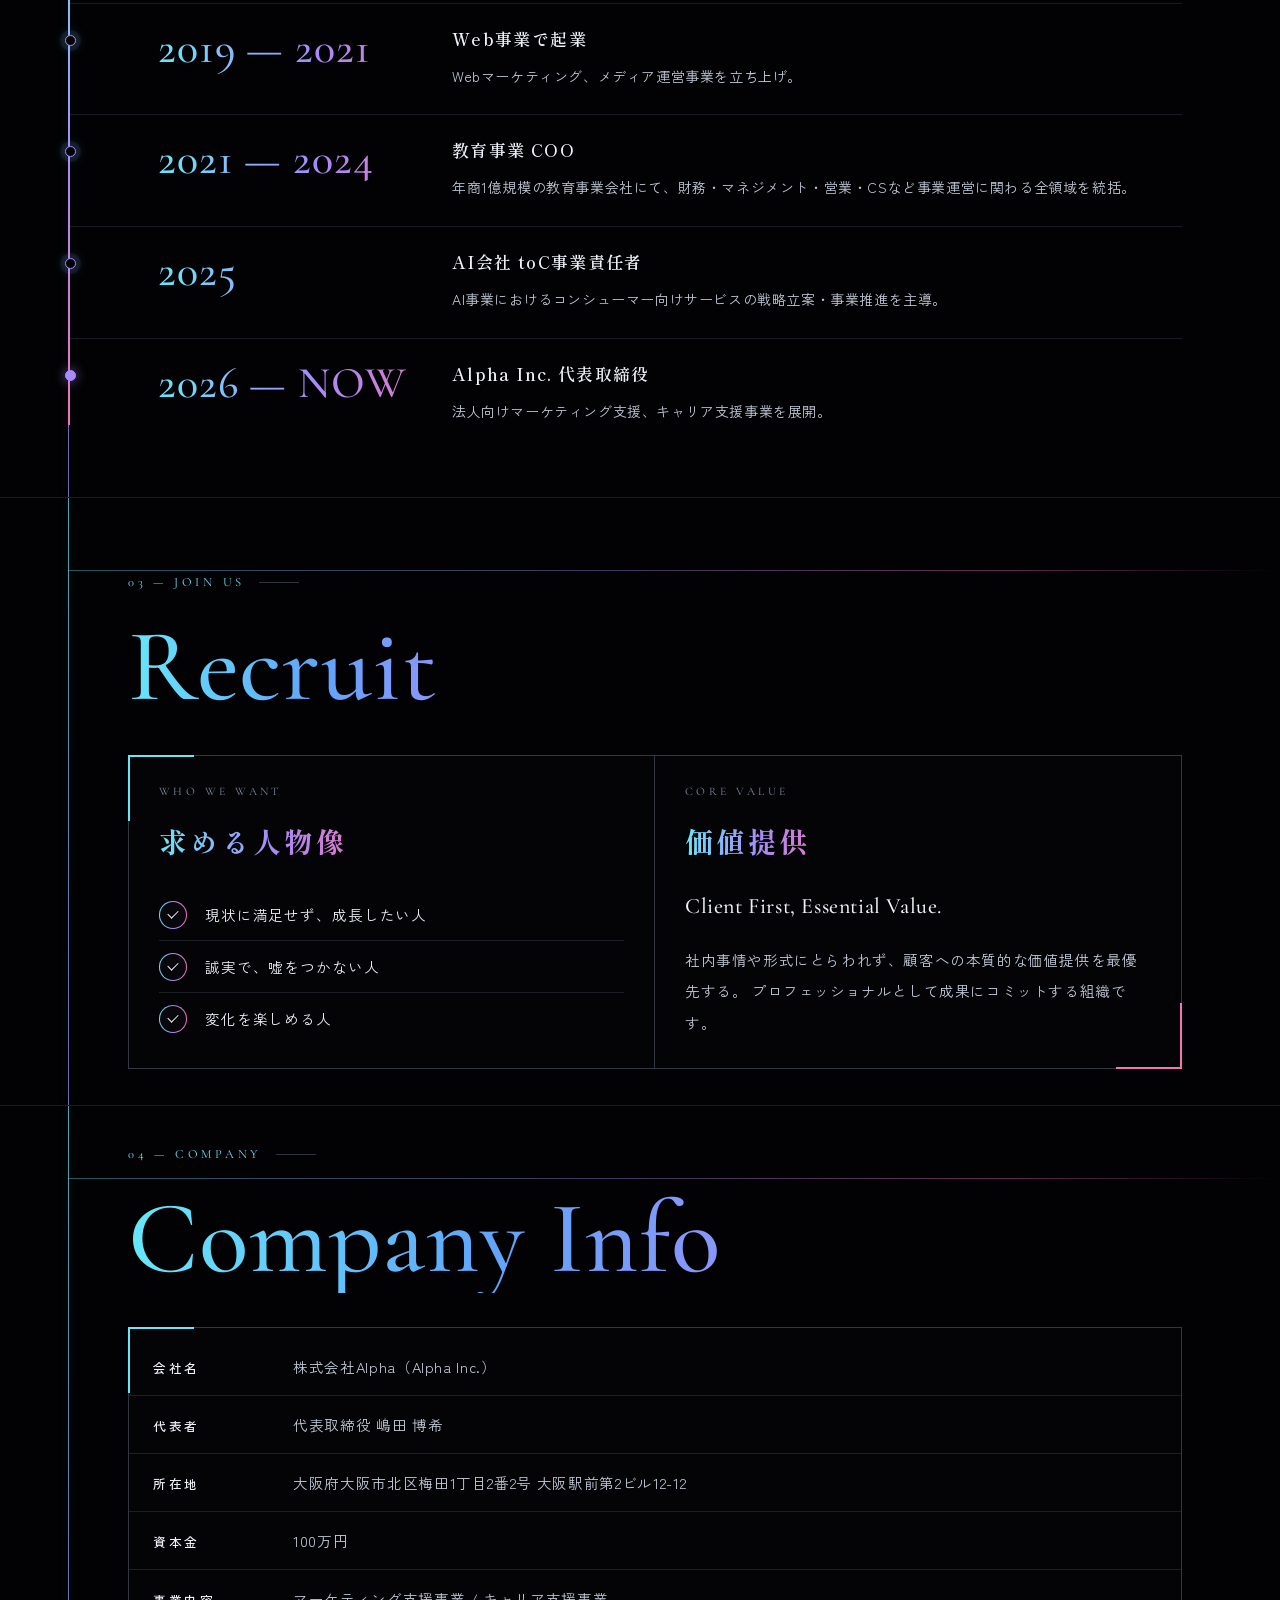
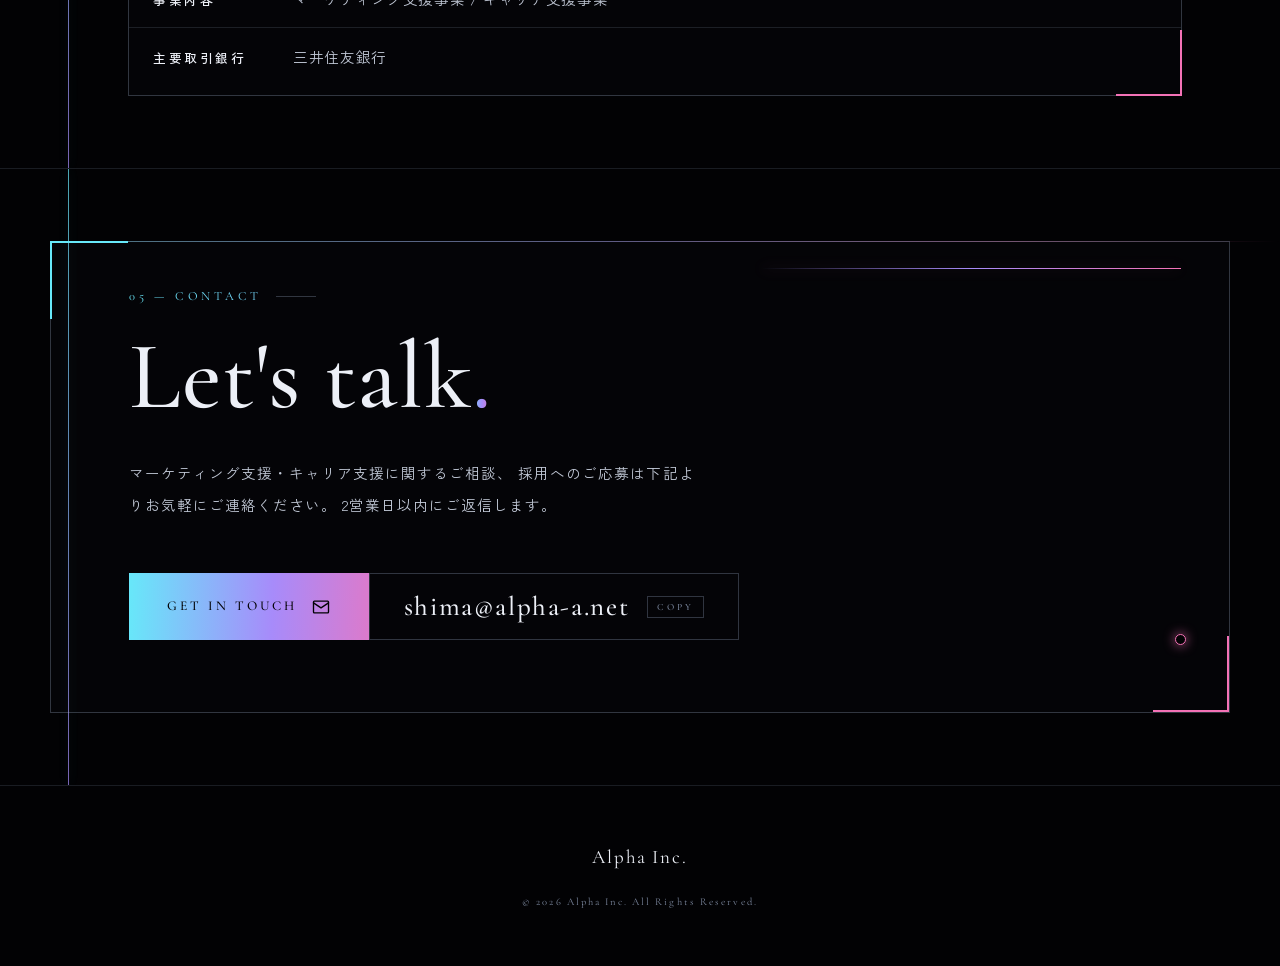
==== commit 5a131180: "Update index.html" ====
--- a/index.html
+++ b/index.html
@@ -1,1092 +1,1094 @@
-<!DOCTYPE html>
-<html lang="ja">
-<head>
-<meta charset="UTF-8">
-<meta name="viewport" content="width=device-width, initial-scale=1.0">
-<title>株式会社Alpha | Alpha Inc. — ビジネス・ストラテジーパートナー</title>
-<meta name="description" content="株式会社Alphaは、マーケティング支援とキャリア支援を軸に、事業の非連続な成長を支えるビジネス・ストラテジーパートナーです。大阪・梅田。">
-<meta property="og:title" content="株式会社Alpha | Alpha Inc.">
-<meta property="og:description" content="領域を越境し、非連続な成長へ。マーケティング支援・キャリア支援のビジネス・ストラテジーパートナー。">
-<meta property="og:type" content="website">
-<meta property="og:url" content="https://www.alpha-a.net/">
-<meta property="og:image" content="https://www.alpha-a.net/meisi.jpg">
-<meta name="twitter:card" content="summary_large_image">
-<link rel="icon" type="image/png" sizes="192x192" href="/favicon.png">
-<link rel="apple-touch-icon" href="/meisi.png">
-<script type="application/ld+json">
-{
-  "@context": "https://schema.org",
-  "@type": "Organization",
-  "name": "株式会社Alpha",
-  "alternateName": "Alpha Inc.",
-  "url": "https://www.alpha-a.net/",
-  "logo": "https://www.alpha-a.net/meisi.png",
-  "email": "shima@alpha-a.net",
-  "founder": {"@type": "Person", "name": "嶋田博希"},
-  "address": {
-    "@type": "PostalAddress",
-    "addressRegion": "大阪府",
-    "addressLocality": "大阪市北区",
-    "streetAddress": "梅田1丁目2番2号 大阪駅前第2ビル12-12"
-  }
-}
-</script>
-<link rel="preconnect" href="https://fonts.googleapis.com">
-<link rel="preconnect" href="https://fonts.gstatic.com" crossorigin>
-<link href="https://fonts.googleapis.com/css2?family=Cormorant+Garamond:ital,wght@0,400;0,500;0,600;1,400;1,500&family=Shippori+Mincho:wght@500;600;700&family=Zen+Kaku+Gothic+New:wght@300;400;500&display=swap" rel="stylesheet">
-<style>
-  :root{
-    --bg:#05070D;
-    --bg2:#0A0F1E;
-    --ink:#E8EDF6;
-    --muted:#96A2B8;
-    --faint:#5C6880;
-    --c1:#67E8F9;   /* aurora cyan   */
-    --c2:#A78BFA;   /* aurora violet */
-    --c3:#F472B6;   /* aurora pink   */
-    --grad:linear-gradient(92deg,var(--c1) 0%,var(--c2) 48%,var(--c3) 100%);
-    --hairline:rgba(150,168,200,.16);
-    --hairline-soft:rgba(150,168,200,.08);
-    --en:"Cormorant Garamond",serif;
-    --mincho:"Shippori Mincho",serif;
-    --gothic:"Zen Kaku Gothic New",sans-serif;
-  }
-  *{margin:0;padding:0;box-sizing:border-box}
-  html{scroll-behavior:smooth}
-  body{
-    background:var(--bg);
-    color:var(--ink);
-    font-family:var(--gothic);
-    font-weight:300;
-    font-size:15px;
-    line-height:2;
-    letter-spacing:.04em;
-    -webkit-font-smoothing:antialiased;
-    overflow-x:hidden;
-  }
-  ::selection{background:var(--c2);color:var(--bg)}
-  img{max-width:100%;display:block}
-  a{color:inherit;text-decoration:none}
-
-  .wrap{max-width:1160px;margin:0 auto;padding:0 48px;position:relative;z-index:2}
-  @media(max-width:720px){.wrap{padding:0 24px}}
-
-  .gtx{background:var(--grad);-webkit-background-clip:text;background-clip:text;color:transparent}
-
-  /* ---------- intro (初回のみ) ---------- */
-  .intro{
-    position:fixed;inset:0;z-index:300;background:var(--bg);
-    display:flex;align-items:center;justify-content:center;
-  }
-  .intro-line{
-    position:absolute;left:0;right:0;top:50%;height:1px;
-    background:var(--grad);transform:scaleX(0);transform-origin:left;
-  }
-  .intro-a{
-    font-family:var(--en);font-style:italic;font-weight:500;font-size:110px;line-height:1;
-    background:var(--grad);-webkit-background-clip:text;background-clip:text;color:transparent;
-    filter:drop-shadow(0 0 30px rgba(167,139,250,.5));
-    opacity:0;transform:scale(.86);
-    position:relative;padding:0 34px;
-  }
-  .intro-a::before{
-    content:"";position:absolute;inset:-10px 0;background:var(--bg);z-index:-1;
-  }
-  .intro.play .intro-line{animation:lineDraw .55s cubic-bezier(.7,0,.2,1) forwards}
-  .intro.play .intro-a{animation:aPop .7s .3s cubic-bezier(.16,1,.3,1) forwards}
-  @keyframes lineDraw{to{transform:scaleX(1)}}
-  @keyframes aPop{to{opacity:1;transform:scale(1)}}
-  .intro.done{opacity:0;visibility:hidden;transition:opacity .55s ease,visibility 0s .55s}
-
-  /* ---------- sky (スクロールで色相が旅する背景) ---------- */
-  .sky{position:fixed;inset:0;z-index:0;pointer-events:none}
-  .sky-l{position:absolute;inset:-15%;opacity:0;will-change:opacity}
-  .sky-cyan{background:
-    radial-gradient(42% 46% at 18% 30%,rgba(103,232,249,.15),transparent 70%),
-    radial-gradient(40% 44% at 84% 72%,rgba(167,139,250,.09),transparent 70%)}
-  .sky-violet{background:
-    radial-gradient(44% 48% at 78% 24%,rgba(167,139,250,.17),transparent 70%),
-    radial-gradient(38% 42% at 20% 78%,rgba(244,114,182,.08),transparent 70%)}
-  .sky-pink{background:
-    radial-gradient(44% 48% at 68% 62%,rgba(244,114,182,.16),transparent 70%),
-    radial-gradient(40% 44% at 26% 26%,rgba(167,139,250,.1),transparent 70%)}
-
-  /* ---------- grain ---------- */
-  .grain{
-    position:fixed;inset:0;z-index:50;pointer-events:none;opacity:.05;
-    background-image:url("data:image/svg+xml,%3Csvg xmlns='http://www.w3.org/2000/svg' width='160' height='160'%3E%3Cfilter id='n'%3E%3CfeTurbulence type='fractalNoise' baseFrequency='0.9' numOctaves='2'/%3E%3C/filter%3E%3Crect width='160' height='160' filter='url(%23n)' opacity='0.6'/%3E%3C/svg%3E");
-  }
-
-  /* ---------- custom cursor ---------- */
-  @media(pointer:fine){
-    .has-cursor,.has-cursor a,.has-cursor button{cursor:none}
-  }
-  .cur-dot,.cur-ring{
-    position:fixed;top:0;left:0;z-index:400;pointer-events:none;border-radius:50%;
-    opacity:0;transition:opacity .3s;
-  }
-  .has-cursor .cur-dot,.has-cursor .cur-ring{opacity:1}
-  .cur-dot{width:6px;height:6px;background:var(--ink);margin:-3px 0 0 -3px}
-  .cur-ring{
-    width:36px;height:36px;margin:-18px 0 0 -18px;
-    border:1px solid rgba(150,168,200,.45);
-    transition:opacity .3s,border-color .3s,background .3s;
-  }
-  .cur-ring.on-link{
-    border:1px solid transparent;
-    background:
-      linear-gradient(rgba(5,7,13,0),rgba(5,7,13,0)) padding-box,
-      var(--grad) border-box;
-  }
-
-  /* ---------- header ---------- */
-  header{
-    position:fixed;top:0;left:0;right:0;z-index:100;
-    background:rgba(5,7,13,.66);
-    -webkit-backdrop-filter:blur(16px);backdrop-filter:blur(16px);
-    border-bottom:1px solid var(--hairline-soft);
-  }
-  .nav{display:flex;align-items:center;justify-content:space-between;height:76px;z-index:2}
-  .brand{display:flex;flex-direction:column;gap:1px}
-  .brand .en{font-family:var(--en);font-size:21px;font-weight:600;letter-spacing:.06em}
-  .brand .ja{font-size:10px;color:var(--faint);letter-spacing:.32em}
-  .menu{display:flex;align-items:center;gap:40px}
-  .menu a{
-    font-family:var(--en);font-size:13.5px;letter-spacing:.22em;color:var(--muted);
-    transition:color .3s;
-  }
-  .menu a:hover{color:var(--ink)}
-  .menu a.cta{
-    position:relative;color:var(--bg);
-    background:var(--grad);
-    padding:11px 28px;letter-spacing:.2em;font-weight:500;
-    transition:filter .3s,transform .3s;
-  }
-  .menu a.cta:hover{filter:brightness(1.15);transform:translateY(-1px)}
-  @media(max-width:860px){.menu a:not(.cta){display:none}}
-
-  /* ---------- hero ---------- */
-  .hero{
-    min-height:100svh;
-    display:flex;flex-direction:column;justify-content:center;
-    position:relative;
-    border-bottom:1px solid var(--hairline-soft);
-    overflow:hidden;
-  }
-  .aurora{position:absolute;border-radius:50%;filter:blur(110px);pointer-events:none;z-index:0}
-  .aurora.a1{width:640px;height:640px;right:-140px;top:-120px;background:radial-gradient(circle,rgba(167,139,250,.38),transparent 65%);animation:drift1 16s ease-in-out infinite alternate}
-  .aurora.a2{width:560px;height:560px;right:120px;bottom:-220px;background:radial-gradient(circle,rgba(244,114,182,.26),transparent 65%);animation:drift2 20s ease-in-out infinite alternate}
-  .aurora.a3{width:520px;height:520px;left:-200px;bottom:-140px;background:radial-gradient(circle,rgba(103,232,249,.18),transparent 65%);animation:drift1 24s ease-in-out infinite alternate-reverse}
-  .aurora.sv1{width:680px;height:680px;right:-240px;top:22%;background:radial-gradient(circle,rgba(167,139,250,.16),transparent 65%)}
-  .aurora.pf1{width:600px;height:600px;left:-240px;top:10%;background:radial-gradient(circle,rgba(103,232,249,.13),transparent 65%)}
-  .aurora.pf2{width:560px;height:560px;right:-200px;bottom:-8%;background:radial-gradient(circle,rgba(244,114,182,.13),transparent 65%)}
-  .aurora.rc1{width:640px;height:640px;left:50%;top:40%;transform:translateX(-50%);background:radial-gradient(circle,rgba(167,139,250,.13),transparent 65%)}
-  .aurora.cp1{width:560px;height:560px;right:-180px;top:30%;background:radial-gradient(circle,rgba(103,232,249,.1),transparent 65%)}
-  .aurora.ct1{width:800px;height:800px;left:50%;top:50%;transform:translate(-50%,-50%);background:radial-gradient(circle,rgba(167,139,250,.2),transparent 62%)}
-  @keyframes drift1{from{transform:translate(0,0) scale(1)}to{transform:translate(-60px,50px) scale(1.12)}}
-  @keyframes drift2{from{transform:translate(0,0) scale(1)}to{transform:translate(50px,-40px) scale(1.08)}}
-  @media(prefers-reduced-motion:reduce){.aurora{animation:none}}
-
-  .hero-glow{
-    position:absolute;z-index:0;width:460px;height:460px;border-radius:50%;
-    background:radial-gradient(circle,rgba(167,139,250,.16),rgba(103,232,249,.07) 45%,transparent 70%);
-    filter:blur(60px);pointer-events:none;
-    top:0;left:0;opacity:0;transition:opacity .8s;
-  }
-  .hero:hover .hero-glow{opacity:1}
-
-  .emblem{
-    position:absolute;z-index:1;
-    right:2%;top:54%;transform:translateY(-50%);
-    width:min(28vw,400px);aspect-ratio:1;
-    border:1px solid rgba(150,168,200,.22);border-radius:50%;
-    display:flex;align-items:center;justify-content:center;
-    pointer-events:none;
-  }
-  .emblem::before{
-    content:"";position:absolute;inset:-24px;border-radius:50%;
-    border:1px dashed rgba(150,168,200,.1);
-    animation:spin 60s linear infinite;
-  }
-  @keyframes spin{to{transform:rotate(360deg)}}
-  .emblem img{
-    width:60%;height:auto;
-    filter:drop-shadow(0 0 40px rgba(167,139,250,.45));
-    animation:bob 7s ease-in-out infinite;
-  }
-  @keyframes bob{0%,100%{transform:translateY(0)}50%{transform:translateY(-14px)}}
-  @media(max-width:960px){.emblem{opacity:.3;right:-10%}}
-
-  .hero-label{
-    display:flex;align-items:center;gap:16px;
-    font-family:var(--en);font-size:12.5px;letter-spacing:.34em;
-    margin-bottom:44px;color:var(--c1);
-  }
-  .hero-label::before{content:"";width:56px;height:1px;background:linear-gradient(90deg,var(--c1),var(--c2))}
-  h1.hero-title{
-    font-family:var(--mincho);font-weight:600;
-    font-size:clamp(31px,6.4vw,84px);
-    line-height:1.5;letter-spacing:.06em;
-  }
-  h1.hero-title .nb{white-space:nowrap}
-  h1.hero-title .en{
-    font-family:var(--en);font-style:italic;font-weight:500;letter-spacing:.02em;
-    background:var(--grad);-webkit-background-clip:text;background-clip:text;color:transparent;
-  }
-  .hero-sub{
-    margin-top:48px;max-width:560px;
-    color:var(--muted);font-size:14.5px;line-height:2.3;letter-spacing:.1em;
-  }
-  .hero-foot{position:absolute;bottom:0;left:0;right:0;z-index:2}
-  .hero-foot .wrap{
-    display:flex;justify-content:space-between;align-items:flex-end;
-    padding-bottom:36px;
-  }
-  .scroll-cue{
-    font-family:var(--en);font-size:11px;letter-spacing:.4em;color:var(--faint);
-    display:flex;align-items:center;gap:14px;
-  }
-  .scroll-cue::after{content:"";width:1px;height:56px;background:linear-gradient(var(--c1),transparent);animation:drop 2.4s ease-in-out infinite}
-  @keyframes drop{0%{transform:scaleY(0);transform-origin:top}45%{transform:scaleY(1);transform-origin:top}55%{transform:scaleY(1);transform-origin:bottom}100%{transform:scaleY(0);transform-origin:bottom}}
-  .hero-place{font-family:var(--en);font-size:11.5px;letter-spacing:.26em;color:var(--faint);text-align:right;line-height:2}
-
-  /* ---------- section scaffolding ---------- */
-  section{padding:150px 0;border-bottom:1px solid var(--hairline-soft);position:relative;overflow:hidden}
-  .sec-head{margin-bottom:88px}
-  .sec-no{
-    font-family:var(--en);font-size:12.5px;letter-spacing:.3em;
-    display:flex;align-items:center;gap:14px;margin-bottom:22px;
-  }
-  .sec-no::after{content:"";flex:0 0 40px;height:1px;background:var(--hairline)}
-  .sec-title{
-    font-family:var(--en);font-weight:500;
-    font-size:clamp(40px,5vw,62px);line-height:1.1;letter-spacing:.015em;
-  }
-  .sec-title-ja{margin-top:14px;font-size:13px;color:var(--muted);letter-spacing:.3em}
-
-  /* ---------- services ---------- */
-  .svc{border-top:1px solid var(--hairline);display:grid;grid-template-columns:110px 1fr 1.15fr;gap:48px;padding:64px 0;align-items:baseline;position:relative;transition:background .4s}
-  .svc:last-of-type{border-bottom:1px solid var(--hairline)}
-  .svc:hover{background:rgba(150,168,200,.03)}
-  .svc-no{font-family:var(--en);font-size:17px;color:var(--faint);letter-spacing:.14em}
-  .svc h3{font-family:var(--mincho);font-weight:600;font-size:clamp(22px,2.6vw,30px);letter-spacing:.08em;line-height:1.7}
-  .svc-lead{font-family:var(--mincho);font-size:15.5px;letter-spacing:.1em;margin-bottom:18px}
-  .svc.m1 .svc-lead{color:var(--c1)}
-  .svc.m2 .svc-lead{color:var(--c3)}
-  .svc.m3 .svc-lead{color:var(--c2)}
-  a.svc{color:inherit;display:grid}
-  .svc-more{
-    margin-top:16px;font-family:var(--en);font-size:12.5px;letter-spacing:.24em;
-    background:var(--grad);-webkit-background-clip:text;background-clip:text;color:transparent;
-  }
-  .svc-body{color:var(--muted);font-size:14px;line-height:2.2}
-  @media(max-width:860px){.svc{grid-template-columns:1fr;gap:18px;padding:52px 0}}
-
-  /* ---------- proof strip ---------- */
-  .proof{
-    display:grid;grid-template-columns:repeat(3,1fr);
-    margin-top:96px;position:relative;
-    background:rgba(150,168,200,.03);
-    border:1px solid var(--hairline);
-  }
-  .proof::before{
-    content:"";position:absolute;top:-1px;left:0;right:0;height:1px;
-    background:var(--grad);
-  }
-  .proof>div{padding:44px 40px;border-right:1px solid var(--hairline)}
-  .proof>div:last-child{border-right:none}
-  .proof .k{font-family:var(--en);font-size:11.5px;letter-spacing:.28em;color:var(--faint);margin-bottom:14px}
-  .proof .v{
-    font-family:var(--en);font-weight:500;font-size:clamp(30px,3.4vw,44px);line-height:1.1;
-    background:var(--grad);-webkit-background-clip:text;background-clip:text;color:transparent;
-  }
-  .proof .v small{font-family:var(--mincho);font-size:15px;letter-spacing:.1em;margin-left:6px;color:var(--muted);-webkit-text-fill-color:var(--muted)}
-  @media(max-width:720px){.proof{grid-template-columns:1fr}.proof>div{border-right:none;border-bottom:1px solid var(--hairline)}.proof>div:last-child{border-bottom:none}}
-
-  /* ---------- profile ---------- */
-  .prof{display:grid;grid-template-columns:400px 1fr;gap:96px;align-items:start}
-  @media(max-width:960px){.prof{grid-template-columns:1fr;gap:64px}}
-  .prof-photo{position:relative;padding:1px;background:var(--grad)}
-  .prof-photo img{
-    width:100%;aspect-ratio:4/5;object-fit:cover;
-    filter:saturate(.85) contrast(1.03) brightness(.97);
-  }
-  .prof-photo::after{
-    content:"";position:absolute;inset:16px -16px -16px 16px;
-    border:1px solid var(--hairline-soft);z-index:-1;
-  }
-  .prof-name-en{font-family:var(--en);font-weight:500;font-size:34px;letter-spacing:.03em;margin-top:38px}
-  .prof-name-ja{margin-top:6px;font-size:13px;color:var(--muted);letter-spacing:.22em}
-  .prof-name-ja span{
-    margin-left:14px;font-size:11.5px;letter-spacing:.26em;
-    background:var(--grad);-webkit-background-clip:text;background-clip:text;color:transparent;
-  }
-  .prof-copy{
-    font-family:var(--mincho);font-weight:600;
-    font-size:clamp(24px,3vw,34px);line-height:1.9;letter-spacing:.08em;
-    margin-bottom:64px;
-  }
-  .prof-copy em{
-    font-style:normal;
-    background:var(--grad);-webkit-background-clip:text;background-clip:text;color:transparent;
-  }
-  .career-label{font-family:var(--en);font-size:12px;letter-spacing:.3em;color:var(--faint);margin-bottom:36px}
-  .career{border-left:1px solid var(--hairline);list-style:none}
-  .career li{position:relative;padding:0 0 44px 40px}
-  .career li:last-child{padding-bottom:0}
-  .career li::before{
-    content:"";position:absolute;left:-3.5px;top:12px;
-    width:6px;height:6px;background:var(--bg);border:1px solid var(--faint);border-radius:50%;
-  }
-  .career li.now::before{
-    background:var(--c2);border-color:var(--c2);
-    box-shadow:0 0 12px rgba(167,139,250,.7);
-  }
-  .career .yr{font-family:var(--en);font-size:12.5px;letter-spacing:.2em;color:var(--c1)}
-  .career h4{font-family:var(--mincho);font-weight:600;font-size:17px;letter-spacing:.08em;margin:8px 0 8px}
-  .career p{color:var(--muted);font-size:13.5px;line-height:2.1}
-
-  /* ---------- recruit ---------- */
-  .rec{display:grid;grid-template-columns:1fr 1fr;border:1px solid var(--hairline);background:rgba(150,168,200,.03);position:relative}
-  .rec::before{content:"";position:absolute;top:-1px;left:0;right:0;height:1px;background:var(--grad)}
-  @media(max-width:860px){.rec{grid-template-columns:1fr}}
-  .rec>div{padding:64px 56px}
-  .rec>div:first-child{border-right:1px solid var(--hairline)}
-  @media(max-width:860px){.rec>div{padding:48px 28px}.rec>div:first-child{border-right:none;border-bottom:1px solid var(--hairline)}}
-  .rec .k{
-    font-family:var(--en);font-size:12px;letter-spacing:.3em;margin-bottom:10px;
-    background:var(--grad);-webkit-background-clip:text;background-clip:text;color:transparent;
-  }
-  .rec h3{font-family:var(--mincho);font-weight:600;font-size:22px;letter-spacing:.1em;margin-bottom:36px}
-  .rec ul{list-style:none}
-  .rec ul li{
-    padding:20px 0 20px 34px;position:relative;
-    border-bottom:1px solid var(--hairline-soft);
-    font-size:14.5px;letter-spacing:.08em;
-  }
-  .rec ul li:last-child{border-bottom:none}
-  .rec ul li::before{
-    content:"";position:absolute;left:2px;top:50%;
-    width:14px;height:1px;background:linear-gradient(90deg,var(--c1),var(--c2));
-  }
-  .rec .value-en{font-family:var(--en);font-size:26px;font-weight:500;line-height:1.5;margin-bottom:28px}
-  .rec .value-body{color:var(--muted);font-size:13.5px;line-height:2.2}
-
-  /* ---------- company ---------- */
-  .co-table{border-top:1px solid var(--hairline);max-width:840px;margin:0 auto}
-  .co-row{
-    display:grid;grid-template-columns:220px 1fr;
-    border-bottom:1px solid var(--hairline-soft);
-    padding:30px 8px;align-items:baseline;
-  }
-  @media(max-width:640px){.co-row{grid-template-columns:1fr;gap:6px}}
-  .co-row dt{font-size:12.5px;letter-spacing:.24em;color:var(--faint)}
-  .co-row dd{font-size:14.5px;letter-spacing:.06em}
-
-  /* ---------- contact ---------- */
-  .contact{text-align:center;padding:170px 0}
-  .contact .sec-no{justify-content:center}
-  .contact .sec-no::after{display:none}
-  .contact .sec-no::before{content:"";flex:0 0 40px;height:1px;background:var(--hairline)}
-  .contact h2{
-    font-family:var(--en);font-weight:500;
-    font-size:clamp(44px,6vw,76px);letter-spacing:.02em;line-height:1.1;
-    margin-bottom:36px;
-  }
-  .contact h2 .dot{background:var(--grad);-webkit-background-clip:text;background-clip:text;color:transparent}
-  .contact p{color:var(--muted);font-size:14px;line-height:2.3;letter-spacing:.08em;max-width:520px;margin:0 auto 56px}
-  .btn{
-    position:relative;display:inline-flex;align-items:center;gap:18px;
-    font-family:var(--en);font-size:14px;letter-spacing:.26em;
-    color:var(--ink);
-    padding:21px 59px;
-    background:
-      linear-gradient(var(--bg),var(--bg)) padding-box,
-      var(--grad) border-box;
-    border:1px solid transparent;
-    transition:color .35s,box-shadow .35s;
-  }
-  .btn::after{content:"→";transition:transform .35s}
-  .btn:hover{box-shadow:0 0 42px rgba(167,139,250,.35);color:#fff}
-  .btn:hover::after{transform:translateX(6px)}
-  .mail-copy{margin-top:30px}
-  .addr{
-    background:none;border:none;cursor:pointer;
-    display:inline-flex;align-items:center;gap:14px;
-    font-family:var(--en);font-size:16px;letter-spacing:.12em;color:var(--muted);
-    padding:6px 10px;transition:color .3s;
-  }
-  .addr:hover{color:var(--ink)}
-  .addr .cp{
-    font-size:10px;letter-spacing:.3em;color:var(--faint);
-    border:1px solid var(--hairline);padding:4px 10px;
-    transition:color .3s,border-color .3s;
-  }
-  .addr:hover .cp{color:var(--c1);border-color:var(--c1)}
-  .copied{
-    font-size:11.5px;letter-spacing:.14em;color:var(--c1);
-    height:1.4em;margin-top:8px;opacity:0;transition:opacity .35s;
-  }
-  .copied.show{opacity:1}
-
-  /* ---------- footer ---------- */
-  footer{padding:44px 0}
-  footer .wrap{display:flex;justify-content:space-between;align-items:center}
-  footer .en{font-family:var(--en);font-size:16px;letter-spacing:.08em}
-  footer small{font-family:var(--en);font-size:11px;letter-spacing:.18em;color:var(--faint)}
-
-  /* ---------- hologram / near-future ---------- */
-  /* 揺れるホロ・グラデーション（グラデ系テキスト共通） */
-  .gtx,h1.hero-title .en,.prof-copy em,.proof .v,.marq .g,.rec .k,.prof-name-ja span,.intro-a{
-    background-image:linear-gradient(92deg,var(--c1),var(--c2),var(--c3),var(--c2),var(--c1));
-    background-size:240% 100%;
-    animation:holo 8s ease-in-out infinite;
-  }
-  .menu a.cta{
-    background-image:linear-gradient(92deg,var(--c1),var(--c2),var(--c3),var(--c2),var(--c1));
-    background-size:240% 100%;
-    animation:holo 8s ease-in-out infinite;
-  }
-  @keyframes holo{0%,100%{background-position:0% 50%}50%{background-position:100% 50%}}
-
-  /* 星屑 */
-  #stars{position:fixed;inset:0;z-index:1;pointer-events:none}
-
-  /* 走査線 */
-  .scan{
-    position:absolute;left:0;right:0;top:0;height:180px;z-index:1;pointer-events:none;
-    background:linear-gradient(180deg,transparent,rgba(103,232,249,.045) 42%,rgba(167,139,250,.09) 50%,rgba(103,232,249,.045) 58%,transparent);
-    animation:scan 9s cubic-bezier(.4,0,.6,1) infinite;
-  }
-  @keyframes scan{0%{transform:translateY(-220px)}100%{transform:translateY(110vh)}}
-
-  /* HUD */
-  .hud{
-    position:absolute;top:104px;right:48px;z-index:2;text-align:right;
-    font-family:var(--en);font-size:11px;letter-spacing:.3em;color:var(--faint);line-height:2.2;
-  }
-  .hud .dot{
-    display:inline-block;width:6px;height:6px;border-radius:50%;
-    background:var(--c1);box-shadow:0 0 8px var(--c1);
-    margin-right:10px;vertical-align:1px;
-    animation:blink 2.2s ease-in-out infinite;
-  }
-  @keyframes blink{0%,100%{opacity:1}50%{opacity:.15}}
-  @media(max-width:720px){.hud{right:24px}}
-  .hero::before{
-    content:"";position:absolute;top:100px;left:28px;width:26px;height:26px;z-index:2;
-    border-left:1px solid rgba(103,232,249,.35);border-top:1px solid rgba(103,232,249,.35);
-  }
-  .hero::after{
-    content:"";position:absolute;bottom:28px;right:28px;width:26px;height:26px;z-index:2;
-    border-right:1px solid rgba(244,114,182,.3);border-bottom:1px solid rgba(244,114,182,.3);
-  }
-
-  /* ロゴのホログラム投影リング */
-  .holo-ring{
-    position:absolute;inset:-2px;border-radius:50%;pointer-events:none;
-    background:conic-gradient(from 0deg,
-      transparent 0deg,rgba(103,232,249,.55) 70deg,transparent 130deg,
-      transparent 190deg,rgba(244,114,182,.45) 250deg,transparent 310deg);
-    -webkit-mask:radial-gradient(farthest-side,transparent calc(100% - 4px),#000 calc(100% - 3px));
-    mask:radial-gradient(farthest-side,transparent calc(100% - 4px),#000 calc(100% - 3px));
-    filter:blur(1.5px);
-    animation:spin 7s linear infinite;
-  }
-
-  /* グリッチ（Non-Linear） */
-  .glitching{animation:glitch .26s steps(2) 1}
-  @keyframes glitch{
-    0%{transform:none;text-shadow:none}
-    25%{transform:translate(-3px,1px) skewX(-5deg);text-shadow:3px 0 rgba(244,114,182,.75),-3px 0 rgba(103,232,249,.75)}
-    55%{transform:translate(2px,-1px) skewX(3deg);text-shadow:-3px 0 rgba(244,114,182,.75),3px 0 rgba(103,232,249,.75)}
-    100%{transform:none;text-shadow:none}
-  }
-
-  /* ホロフォイル（カーソル位置に虹の光沢） */
-  .holo{position:relative}
-  .holo::before{
-    content:"";position:absolute;inset:0;z-index:1;pointer-events:none;
-    opacity:0;transition:opacity .45s;
-    background:
-      radial-gradient(420px circle at var(--mx,50%) var(--my,50%),
-        rgba(167,139,250,.2),rgba(103,232,249,.12) 38%,rgba(244,114,182,.07) 60%,transparent 75%);
-  }
-  .holo:hover::before{opacity:1}
-
-  /* ---------- watermark (巨大セクション番号) ---------- */
-  .wm{
-    position:absolute;top:44px;right:-30px;z-index:0;
-    font-family:var(--en);font-style:italic;font-weight:500;
-    font-size:clamp(140px,22vw,280px);line-height:1;
-    color:transparent;-webkit-text-stroke:1px rgba(150,168,200,.09);
-    pointer-events:none;user-select:none;
-  }
-  .wm.wm-l{right:auto;left:-30px}
-
-  /* ---------- marquee ---------- */
-  .marq{
-    overflow:hidden;padding:34px 0;position:relative;
-    border-bottom:1px solid var(--hairline-soft);
-  }
-  .marq-in{display:flex;width:max-content;will-change:transform;animation:marq 30s linear infinite}
-  .marq .grp{display:flex;gap:72px;padding-right:72px;align-items:baseline}
-  .marq span{
-    font-family:var(--en);font-style:italic;font-weight:500;
-    font-size:clamp(30px,4.2vw,54px);line-height:1;letter-spacing:.04em;flex:none;
-  }
-  .marq .o{color:transparent;-webkit-text-stroke:1px rgba(150,168,200,.42)}
-  .marq .g{background:var(--grad);-webkit-background-clip:text;background-clip:text;color:transparent}
-  @keyframes marq{to{transform:translateX(-50%)}}
-
-  /* ---------- hover演出 ---------- */
-  .svc{padding-right:64px}
-  .svc::after{
-    content:"→";position:absolute;right:14px;top:50%;margin-top:-14px;
-    font-family:var(--en);font-size:24px;color:var(--muted);
-    opacity:0;transform:translateX(-12px);
-    transition:opacity .4s,transform .4s;
-  }
-  .svc:hover::after{opacity:1;transform:none}
-  .svc .svc-no{transition:color .3s}
-  .svc:hover .svc-no{
-    background:var(--grad);-webkit-background-clip:text;background-clip:text;color:transparent;
-  }
-  .proof>div{transition:background .4s}
-  .proof>div:hover{background:rgba(150,168,200,.05)}
-  .prof-photo img{transition:filter .7s,transform .7s cubic-bezier(.16,1,.3,1)}
-  .prof-photo:hover img{filter:none;transform:scale(1.015)}
-  .btn{animation:btnPulse 3.4s ease-in-out infinite}
-  @keyframes btnPulse{0%,100%{box-shadow:0 0 0 rgba(167,139,250,0)}50%{box-shadow:0 0 30px rgba(167,139,250,.26)}}
-
-  /* ---------- reveal ---------- */
-  .js .rv{opacity:0;transform:translateY(14px);transition:opacity .9s cubic-bezier(.16,1,.3,1),transform .9s cubic-bezier(.16,1,.3,1)}
-  .js .rv.in{opacity:1;transform:none}
-
-  /* 行ごとマスクリベール（見出し用） */
-  .js .rv.lines{opacity:1;transform:none;transition:none}
-  .ln{display:block;overflow:hidden}
-  .ln-in{display:inline-block;vertical-align:top}
-  .js .ln-in{transform:translateY(112%);transition:transform 1.1s cubic-bezier(.16,1,.3,1)}
-  .js .ln:nth-child(2) .ln-in{transition-delay:.14s}
-  .js .ln:nth-child(3) .ln-in{transition-delay:.28s}
-  .js .rv.lines.in .ln-in{transform:none}
-
-  @media(prefers-reduced-motion:reduce){
-    .js .rv,.js .ln-in{opacity:1;transform:none;transition:none}
-    .emblem::before,.emblem img,.marq-in,.btn,.scan,.hud .dot,.holo-ring,
-    .gtx,h1.hero-title .en,.prof-copy em,.proof .v,.marq .g,.rec .k,.prof-name-ja span,.intro-a,.menu a.cta{animation:none}
-  }
-</style>
-</head>
-<body>
-<div class="sky">
-  <div class="sky-l sky-cyan"></div>
-  <div class="sky-l sky-violet"></div>
-  <div class="sky-l sky-pink"></div>
-</div>
-<canvas id="stars"></canvas>
-<div class="grain"></div>
-<div class="cur-dot"></div>
-<div class="cur-ring"></div>
-<div class="intro" id="intro">
-  <div class="intro-line"></div>
-  <div class="intro-a">α</div>
-</div>
-
-<header>
-  <div class="wrap nav">
-    <a href="#" class="brand">
-      <span class="en">Alpha Inc.</span>
-      <span class="ja">株式会社Alpha</span>
-    </a>
-    <nav class="menu">
-      <a href="#service">SERVICE</a>
-      <a href="#profile">PROFILE</a>
-      <a href="#recruit">RECRUIT</a>
-      <a href="#company">COMPANY</a>
-      <a href="dock/">DOCK</a>
-      <a href="#contact" class="cta">CONTACT</a>
-    </nav>
-  </div>
-</header>
-
-<!-- ================= HERO ================= -->
-<div class="hero">
-  <div class="aurora a1"></div>
-  <div class="aurora a2"></div>
-  <div class="aurora a3"></div>
-  <div class="hero-glow" id="heroGlow"></div>
-  <div class="scan"></div>
-  <div class="hud">
-    <div><span class="dot"></span>SYSTEM ONLINE</div>
-    <div>34.7025° N — 135.4959° E</div>
-  </div>
-  <div class="emblem"><div class="holo-ring"></div><img src="meisi.png" alt="Alpha Inc. ロゴ"></div>
-  <div class="wrap" id="heroTilt">
-    <div class="hero-label rv">ALPHA INC. — BUSINESS STRATEGY PARTNER</div>
-    <h1 class="hero-title rv lines">
-      <span class="ln"><span class="ln-in">領域を越境し、</span></span>
-      <span class="ln"><span class="ln-in"><span class="en">Non-Linear</span><span class="nb"> な成長へ。</span></span></span>
-    </h1>
-    <p class="hero-sub rv">
-      戦略、マーケティング、組織。事業の変数をひとつずつ潰すのではなく、
-      構造ごと設計し直す。最短距離で最適解を導く、ビジネス・ストラテジーパートナー。
-    </p>
-  </div>
-  <div class="hero-foot">
-    <div class="wrap">
-      <div class="scroll-cue">SCROLL</div>
-      <div class="hero-place">OSAKA / UMEDA<br>EST. 2026</div>
-    </div>
-  </div>
-</div>
-
-<!-- ================= MARQUEE ================= -->
-<div class="marq" aria-hidden="true">
-  <div class="marq-in">
-    <div class="grp">
-      <span class="o">NON-LINEAR GROWTH</span><span class="g">α</span>
-      <span class="o">MARKETING</span><span class="g">α</span>
-      <span class="o">CAREER</span><span class="g">α</span>
-      <span class="o">STRATEGY</span><span class="g">α</span>
-      <span class="o">AI</span><span class="g">α</span>
-    </div>
-    <div class="grp">
-      <span class="o">NON-LINEAR GROWTH</span><span class="g">α</span>
-      <span class="o">MARKETING</span><span class="g">α</span>
-      <span class="o">CAREER</span><span class="g">α</span>
-      <span class="o">STRATEGY</span><span class="g">α</span>
-      <span class="o">AI</span><span class="g">α</span>
-    </div>
-  </div>
-</div>
-
-<!-- ================= SERVICE ================= -->
-<section id="service">
-  <div class="aurora sv1"></div>
-  <div class="wm">01</div>
-  <div class="wrap">
-    <div class="sec-head rv">
-      <div class="sec-no gtx">01 — EXPERTISE</div>
-      <h2 class="sec-title rv lines"><span class="ln"><span class="ln-in">Our Services</span></span></h2>
-      <div class="sec-title-ja">複合的なアプローチで、ビジネスを加速させる</div>
-    </div>
-
-    <div class="svc m1 rv">
-      <div class="svc-no">01</div>
-      <h3>マーケティング<br>支援事業</h3>
-      <div>
-        <div class="svc-lead">最初の1件から、ケタを変える成長まで。</div>
-        <p class="svc-body">
-          戦略設計から集客導線の構築、SNS・AIの活用まで一気通貫で支援。
-          立ち上げ期には売上をつくる導線を、成長期には利益を最大化する仕組みを。
-          事業のフェーズに合わせて、成果から逆算した打ち手を実行します。
-        </p>
-      </div>
-    </div>
-
-    <div class="svc m2 rv">
-      <div class="svc-no">02</div>
-      <h3>キャリア<br>支援事業</h3>
-      <div>
-        <div class="svc-lead">個の力を、最大化する。</div>
-        <p class="svc-body">
-          フリーランス・経営者向け。単一スキルに依存せず、
-          市場価値を高めるための戦略的キャリアを提示し、強い個人を育成します。
-        </p>
-      </div>
-    </div>
-
-    <a class="svc m3 rv" href="dock/">
-      <div class="svc-no">03</div>
-      <h3>事業の<br>人間ドック</h3>
-      <div>
-        <div class="svc-lead">会社を、健診する。まずは無料で。</div>
-        <p class="svc-body">
-          売上・集客・SNS・組織まで、事業の現在地をまるごと総点検する無料の事業診断。
-          ボトルネックと改善の優先順位を明確にしてお渡しします。
-        </p>
-        <div class="svc-more">FREE — 無料診断の詳細を見る</div>
-      </div>
-    </a>
-
-    <div class="proof rv" id="proof">
-      <div>
-        <div class="k">CORPORATE CLIENTS</div>
-        <div class="v"><span class="num" data-target="50">0</span><small>社以上の法人支援実績</small></div>
-      </div>
-      <div>
-        <div class="k">SNS AUDIENCE</div>
-        <div class="v"><span class="num" data-target="400" data-suffix="K">0</span><small>累計フォロワー運用</small></div>
-      </div>
-      <div>
-        <div class="k">CLIENT REVENUE</div>
-        <div class="v"><span class="num" data-target="1" data-suffix="億円" data-decimals="1">0</span><small>支援先売上 達成</small></div>
-      </div>
-    </div>
-  </div>
-</section>
-
-<!-- ================= PROFILE ================= -->
-<section id="profile">
-  <div class="aurora pf1"></div>
-  <div class="aurora pf2"></div>
-  <div class="wm wm-l">02</div>
-  <div class="wrap">
-    <div class="sec-head rv">
-      <div class="sec-no gtx">02 — REPRESENTATIVE</div>
-      <h2 class="sec-title rv lines"><span class="ln"><span class="ln-in">Profile</span></span></h2>
-    </div>
-
-    <div class="prof">
-      <div class="rv">
-        <div class="prof-photo"><img src="pro.jpg" alt="嶋田博希 — 株式会社Alpha 代表取締役"></div>
-        <div class="prof-name-en">Hiroki Shimada</div>
-        <div class="prof-name-ja">嶋田 博希<span>代表取締役</span></div>
-      </div>
-
-      <div>
-        <p class="prof-copy rv lines">
-          <span class="ln"><span class="ln-in">限界を、構造から超える。</span></span>
-          <span class="ln"><span class="ln-in">事業の<em>『ケタ』</em>を変える成長を。</span></span>
-        </p>
-
-        <div class="career-label rv">CAREER HISTORY</div>
-        <ul class="career">
-          <li class="rv">
-            <div class="yr">2014 — 2018</div>
-            <h4>マツダ株式会社</h4>
-            <p>東証一部上場・連結従業員数約4.8万人の組織にて、管理職として品質管理・改善プロセスに従事。世界水準のモノづくりと組織運営を学ぶ。</p>
-          </li>
-          <li class="rv">
-            <div class="yr">2019 — 2021</div>
-            <h4>Web事業で起業</h4>
-            <p>Webマーケティング、メディア運営事業を立ち上げ。</p>
-          </li>
-          <li class="rv">
-            <div class="yr">2021 — 2024</div>
-            <h4>教育事業 COO</h4>
-            <p>年商1億規模の教育事業会社にて、財務・マネジメント・営業・CSなど事業運営に関わる全領域を統括。</p>
-          </li>
-          <li class="rv">
-            <div class="yr">2025</div>
-            <h4>AI会社 toC事業責任者</h4>
-            <p>AI事業におけるコンシューマー向けサービスの戦略立案・事業推進を主導。</p>
-          </li>
-          <li class="now rv">
-            <div class="yr">2026 — NOW</div>
-            <h4>Alpha Inc. 代表取締役</h4>
-            <p>法人向けマーケティング支援、キャリア支援事業を展開。</p>
-          </li>
-        </ul>
-      </div>
-    </div>
-  </div>
-</section>
-
-<!-- ================= RECRUIT ================= -->
-<section id="recruit">
-  <div class="aurora rc1"></div>
-  <div class="wm">03</div>
-  <div class="wrap">
-    <div class="sec-head rv">
-      <div class="sec-no gtx">03 — JOIN US</div>
-      <h2 class="sec-title rv lines"><span class="ln"><span class="ln-in">Recruit</span></span></h2>
-    </div>
-
-    <div class="rec rv">
-      <div>
-        <div class="k">WHO WE WANT</div>
-        <h3>求める人物像</h3>
-        <ul>
-          <li>現状に満足せず、成長したい人</li>
-          <li>誠実で、嘘をつかない人</li>
-          <li>変化を楽しめる人</li>
-        </ul>
-      </div>
-      <div>
-        <div class="k">CORE VALUE</div>
-        <h3>価値提供</h3>
-        <div class="value-en">Client First,<br>Essential Value.</div>
-        <p class="value-body">
-          社内事情や形式にとらわれず、顧客への本質的な価値提供を最優先する。
-          プロフェッショナルとして成果にコミットする組織です。
-        </p>
-      </div>
-    </div>
-  </div>
-</section>
-
-<!-- ================= COMPANY ================= -->
-<section id="company">
-  <div class="aurora cp1"></div>
-  <div class="wm wm-l">04</div>
-  <div class="wrap">
-    <div class="sec-head rv" style="text-align:center">
-      <div class="sec-no gtx" style="justify-content:center">04 — COMPANY</div>
-      <h2 class="sec-title rv lines"><span class="ln"><span class="ln-in">Company Info</span></span></h2>
-    </div>
-
-    <dl class="co-table rv">
-      <div class="co-row"><dt>会社名</dt><dd>株式会社Alpha（Alpha Inc.）</dd></div>
-      <div class="co-row"><dt>代表者</dt><dd>代表取締役 嶋田 博希</dd></div>
-      <div class="co-row"><dt>所在地</dt><dd>大阪府大阪市北区梅田1丁目2番2号 大阪駅前第2ビル12-12</dd></div>
-      <div class="co-row"><dt>資本金</dt><dd>100万円</dd></div>
-      <div class="co-row"><dt>事業内容</dt><dd>マーケティング支援事業 / キャリア支援事業</dd></div>
-      <div class="co-row"><dt>主要取引銀行</dt><dd>三井住友銀行</dd></div>
-    </dl>
-  </div>
-</section>
-
-<!-- ================= MARQUEE 2 ================= -->
-<div class="marq" aria-hidden="true">
-  <div class="marq-in">
-    <div class="grp">
-      <span class="g">LET'S TALK</span><span class="o">α</span>
-      <span class="o">GET IN TOUCH</span><span class="g">α</span>
-      <span class="g">LET'S TALK</span><span class="o">α</span>
-      <span class="o">GET IN TOUCH</span><span class="g">α</span>
-    </div>
-    <div class="grp">
-      <span class="g">LET'S TALK</span><span class="o">α</span>
-      <span class="o">GET IN TOUCH</span><span class="g">α</span>
-      <span class="g">LET'S TALK</span><span class="o">α</span>
-      <span class="o">GET IN TOUCH</span><span class="g">α</span>
-    </div>
-  </div>
-</div>
-
-<!-- ================= CONTACT ================= -->
-<section id="contact" class="contact" style="border-bottom:1px solid var(--hairline-soft)">
-  <div class="aurora ct1"></div>
-  <div class="wrap">
-    <div class="sec-no gtx rv">05 — CONTACT</div>
-    <h2 class="rv lines"><span class="ln"><span class="ln-in">Let's talk<span class="dot">.</span></span></span></h2>
-    <p class="rv">
-      マーケティング支援・キャリア支援に関するご相談、採用へのご応募は
-      下記よりお気軽にご連絡ください。2営業日以内にご返信します。
-    </p>
-    <a class="btn rv" href="https://mail.google.com/mail/?view=cm&amp;fs=1&amp;to=shima@alpha-a.net&amp;su=%E3%81%8A%E5%95%8F%E3%81%84%E5%90%88%E3%82%8F%E3%81%9B%EF%BC%88Alpha%20Inc.%EF%BC%89" target="_blank" rel="noopener">GET IN TOUCH</a>
-    <div class="mail-copy rv">
-      <button class="addr" id="copyMail" type="button">shima@alpha-a.net<span class="cp">COPY</span></button>
-      <div class="copied" id="copied">アドレスをコピーしました</div>
-    </div>
-  </div>
-</section>
-
-<footer>
-  <div class="wrap">
-    <div class="en">Alpha Inc.</div>
-    <small>© 2026 Alpha Inc. All Rights Reserved.</small>
-  </div>
-</footer>
-
-<script>
-(function(){
-  var html = document.documentElement;
-  html.classList.add('js');
-  var reduce = matchMedia('(prefers-reduced-motion: reduce)').matches;
-
-  /* ---------- reveal + counter ---------- */
-  function startReveal(){
-    var io = new IntersectionObserver(function(es){
-      es.forEach(function(e){
-        if(!e.isIntersecting) return;
-        e.target.classList.add('in');
-        if(e.target.id === 'proof') runCounters();
-        io.unobserve(e.target);
-      });
-    },{threshold:.12,rootMargin:'0px 0px -40px 0px'});
-    document.querySelectorAll('.rv').forEach(function(el){io.observe(el)});
-  }
-
-  /* ---------- counter ---------- */
-  var counted = false;
-  function runCounters(){
-    if(counted) return; counted = true;
-    document.querySelectorAll('.num').forEach(function(el){
-      var target = +el.dataset.target;
-      var pre = el.dataset.prefix || '';
-      var suf = el.dataset.suffix || '';
-      var dec = +(el.dataset.decimals || 0);
-      if(reduce){ el.textContent = pre + target + suf; return; }
-      var t0 = null, DUR = 1500;
-      function tick(t){
-        if(!t0) t0 = t;
-        var p = Math.min((t - t0) / DUR, 1);
-        var e = 1 - Math.pow(1 - p, 4);   /* easeOutQuart */
-        var v = target * e;
-        el.textContent = p < 1
-          ? pre + (dec ? v.toFixed(dec) : Math.round(v)) + suf
-          : pre + target + suf;
-        if(p < 1) requestAnimationFrame(tick);
-      }
-      requestAnimationFrame(tick);
-    });
-  }
-
-  /* ---------- intro ---------- */
-  var intro = document.getElementById('intro');
-  var seen = false;
-  try{ seen = sessionStorage.getItem('alphaIntro') === '1'; }catch(e){}
-  if(seen || reduce){
-    intro.parentNode.removeChild(intro);
-    startReveal();
-  }else{
-    intro.classList.add('play');
-    setTimeout(function(){
-      intro.classList.add('done');
-      try{ sessionStorage.setItem('alphaIntro','1'); }catch(e){}
-      startReveal();
-    },1250);
-    setTimeout(function(){ if(intro.parentNode) intro.parentNode.removeChild(intro); },2000);
-  }
-
-  /* ---------- sky: スクロールで色相が旅する ---------- */
-  var lCyan = document.querySelector('.sky-cyan');
-  var lViolet = document.querySelector('.sky-violet');
-  var lPink = document.querySelector('.sky-pink');
-  var skyTick = false;
-  function clamp01(v){ return Math.max(0, Math.min(1, v)); }
-  function updateSky(){
-    skyTick = false;
-    var max = document.documentElement.scrollHeight - innerHeight;
-    var p = max > 0 ? scrollY / max : 0;
-    /* hero(0)はほぼ素、service帯=シアン、profile帯=紫、recruit以降=ピンク */
-    var wC = clamp01((p - .04) / .14) * clamp01((.46 - p) / .18);
-    var wV = clamp01((p - .32) / .16) * clamp01((.74 - p) / .18);
-    var wP = clamp01((p - .62) / .2);
-    lCyan.style.opacity = wC;
-    lViolet.style.opacity = wV;
-    lPink.style.opacity = wP;
-  }
-  addEventListener('scroll', function(){
-    if(!skyTick){ skyTick = true; requestAnimationFrame(updateSky); }
-  }, {passive:true});
-  updateSky();
-
-  /* ---------- 星屑 ---------- */
-  var cv = document.getElementById('stars');
-  if(cv && !reduce){
-    var ctx = cv.getContext('2d');
-    var stars = [], W = 0, H = 0;
-    var COLS = ['232,237,246','103,232,249','167,139,250','244,114,182'];
-    function newStar(init){
-      var z = .35 + Math.random() * .65;
-      return {
-        x: Math.random() * W,
-        y: init ? Math.random() * H : H + 6,
-        z: z,
-        r: (.5 + Math.random() * 1.3) * z,
-        s: (.08 + Math.random() * .22) * z,
-        ph: Math.random() * 6.28,
-        c: COLS[Math.random() < .55 ? 0 : 1 + Math.floor(Math.random() * 3)]
-      };
-    }
-    function resize(){
-      W = cv.width = innerWidth; H = cv.height = innerHeight;
-      var n = Math.min(120, Math.round(W * H / 16000));
-      while(stars.length < n) stars.push(newStar(true));
-      stars.length = n;
-    }
-    addEventListener('resize', resize, {passive:true});
-    resize();
-    (function draw(t){
-      ctx.clearRect(0, 0, W, H);
-      for(var i = 0; i < stars.length; i++){
-        var st = stars[i];
-        st.y -= st.s;
-        st.x += Math.sin(t * .0004 + st.ph) * .1 * st.z;
-        if(st.y < -6) stars[i] = st = newStar(false);
-        var tw = .5 + .5 * Math.sin(t * .0012 + st.ph);
-        ctx.beginPath();
-        ctx.arc(st.x, st.y, st.r, 0, 6.283);
-        ctx.fillStyle = 'rgba(' + st.c + ',' + (.12 + .4 * tw * st.z).toFixed(3) + ')';
-        ctx.fill();
-      }
-      requestAnimationFrame(draw);
-    })(0);
-  }
-
-  /* ---------- メールアドレスのコピー ---------- */
-  var cm = document.getElementById('copyMail');
-  if(cm){
-    cm.addEventListener('click', function(){
-      var txt = 'shima@alpha-a.net';
-      function done(){
-        var c = document.getElementById('copied');
-        c.classList.add('show');
-        setTimeout(function(){ c.classList.remove('show'); }, 2200);
-      }
-      if(navigator.clipboard && navigator.clipboard.writeText){
-        navigator.clipboard.writeText(txt).then(done, function(){ fallback(); });
-      }else{ fallback(); }
-      function fallback(){
-        var ta = document.createElement('textarea');
-        ta.value = txt;
-        document.body.appendChild(ta);
-        ta.select();
-        try{ document.execCommand('copy'); }catch(e){}
-        document.body.removeChild(ta);
-        done();
-      }
-    });
-  }
-
-  /* ---------- 周期グリッチ（Non-Linear） ---------- */
-  var gl = document.querySelector('.hero-title .en');
-  if(gl && !reduce){
-    setInterval(function(){
-      gl.classList.add('glitching');
-      setTimeout(function(){ gl.classList.remove('glitching'); }, 280);
-    }, 3800);
-  }
-
-  /* ---------- custom cursor + hero glow (PCのみ) ---------- */
-  if(matchMedia('(pointer:fine)').matches && !reduce){
-    html.classList.add('has-cursor');
-    document.body.classList.add('has-cursor');
-    var dot = document.querySelector('.cur-dot');
-    var ring = document.querySelector('.cur-ring');
-    var glow = document.getElementById('heroGlow');
-    var tilt = document.getElementById('heroTilt');
-    var emb = document.querySelector('.emblem');
-    var mx = innerWidth/2, my = innerHeight/2;
-    var rx = mx, ry = my, gx = mx, gy = my, rs = 1;
-    addEventListener('mousemove', function(e){ mx = e.clientX; my = e.clientY; }, {passive:true});
-    (function loop(){
-      rx += (mx - rx) * .16;
-      ry += (my - ry) * .16;
-      gx += (mx - gx) * .05;
-      gy += (my - gy) * .05;
-      var targetScale = ring.classList.contains('on-link') ? 1.7 : 1;
-      rs += (targetScale - rs) * .18;
-      dot.style.transform = 'translate(' + mx + 'px,' + my + 'px)';
-      ring.style.transform = 'translate(' + rx + 'px,' + ry + 'px) scale(' + rs + ')';
-      if(glow) glow.style.transform = 'translate(' + (gx - 230) + 'px,' + (gy - 230) + 'px)';
-      if(scrollY < innerHeight){
-        var nx = gx / innerWidth - .5, ny = gy / innerHeight - .5;
-        tilt.style.transform = 'perspective(1000px) rotateY(' + (nx * 4).toFixed(2) + 'deg) rotateX(' + (-ny * 3).toFixed(2) + 'deg)';
-        emb.style.transform = 'translateY(-50%) translate(' + (nx * -26).toFixed(1) + 'px,' + (ny * -20).toFixed(1) + 'px)';
-      }
-      requestAnimationFrame(loop);
-    })();
-    /* ホロフォイル：カーソル位置を各カードに伝える */
-    document.querySelectorAll('.proof>div,.prof-photo').forEach(function(el){
-      el.classList.add('holo');
-      el.addEventListener('mousemove', function(e){
-        var r = el.getBoundingClientRect();
-        el.style.setProperty('--mx', (e.clientX - r.left) + 'px');
-        el.style.setProperty('--my', (e.clientY - r.top) + 'px');
-      }, {passive:true});
-    });
-    document.querySelectorAll('a,button').forEach(function(el){
-      el.addEventListener('mouseenter', function(){ ring.classList.add('on-link'); });
-      el.addEventListener('mouseleave', function(){ ring.classList.remove('on-link'); });
-    });
-  }
-})();
-</script>
-</body>
-</html>
+<!DOCTYPE html>
+<html lang="ja">
+<head>
+<meta charset="UTF-8">
+<meta name="google-site-verification" content="zDJbOC0sXGMiwVKMPyb7sLdUPesDh-PB2zHxSnpcwtA">
+<meta name="viewport" content="width=device-width, initial-scale=1.0">
+<title>株式会社Alpha | Alpha Inc. — ビジネス・ストラテジーパートナー</title>
+<meta name="description" content="株式会社Alphaは、マーケティング支援とキャリア支援を軸に、事業の非連続な成長を支えるビジネス・ストラテジーパートナーです。大阪・梅田。">
+<meta property="og:title" content="株式会社Alpha | Alpha Inc.">
+<meta property="og:description" content="領域を越境し、非連続な成長へ。マーケティング支援・キャリア支援のビジネス・ストラテジーパートナー。">
+<meta property="og:type" content="website">
+<meta property="og:url" content="https://www.alpha-a.net/">
+<meta property="og:image" content="https://www.alpha-a.net/meisi.jpg">
+<meta name="twitter:card" content="summary_large_image">
+<link rel="icon" type="image/png" sizes="192x192" href="https://www.alpha-a.net/favicon.png">
+<link rel="apple-touch-icon" href="https://www.alpha-a.net/meisi.png">
+<script type="application/ld+json">
+{
+  "@context": "https://schema.org",
+  "@type": "Organization",
+  "name": "株式会社Alpha",
+  "alternateName": "Alpha Inc.",
+  "url": "https://www.alpha-a.net/",
+  "logo": "https://www.alpha-a.net/meisi.png",
+  "email": "shima@alpha-a.net",
+  "founder": {"@type": "Person", "name": "嶋田博希"},
+  "address": {
+    "@type": "PostalAddress",
+    "addressRegion": "大阪府",
+    "addressLocality": "大阪市北区",
+    "streetAddress": "梅田1丁目2番2号 大阪駅前第2ビル12-12"
+  }
+}
+</script>
+<link rel="preconnect" href="https://fonts.googleapis.com">
+<link rel="preconnect" href="https://fonts.gstatic.com" crossorigin>
+<link href="https://fonts.googleapis.com/css2?family=Cormorant+Garamond:ital,wght@0,400;0,500;0,600;1,400;1,500&family=Great+Vibes&family=Shippori+Mincho:wght@500;600;700&family=Zen+Kaku+Gothic+New:wght@300;400;500;700&display=swap" rel="stylesheet">
+<style>
+  :root{
+    --bg:#020204;
+    --bg2:#07070C;
+    --ink:#EDF0F7;
+    --muted:#C1C8D6;
+    --faint:#7E8AA1;
+    --c1:#67E8F9;   /* cyan   */
+    --cb:#60A5FA;   /* blue   */
+    --c2:#A78BFA;   /* violet */
+    --c3:#F472B6;   /* pink   */
+    --grad:linear-gradient(92deg,var(--c1) 0%,var(--c2) 48%,var(--c3) 100%);
+    --hairline:rgba(170,188,218,.27);
+    --hairline-soft:rgba(170,188,218,.14);
+    --en:"Cormorant Garamond",serif;
+    --script:"Great Vibes",cursive;
+    --mincho:"Shippori Mincho",serif;
+    --gothic:"Zen Kaku Gothic New",sans-serif;
+  }
+  *{margin:0;padding:0;box-sizing:border-box}
+  html{scroll-behavior:smooth}
+  body{
+    background:var(--bg);
+    color:var(--ink);
+    font-family:var(--gothic);
+    font-weight:400;
+    font-size:15px;
+    line-height:2;
+    letter-spacing:.04em;
+    -webkit-font-smoothing:antialiased;
+    overflow-x:hidden;
+  }
+  ::selection{background:var(--c2);color:var(--bg)}
+  img{max-width:100%;display:block}
+  a{color:inherit;text-decoration:none}
+
+  .wrap{max-width:1180px;margin:0 auto;padding:0 48px;position:relative;z-index:2}
+  @media(max-width:720px){.wrap{padding:0 22px}}
+
+  /* グラデ文字（ホロ揺れ共通） */
+  .gtx,.stat .v,.yr,.free-band .fw,.script,.rec .k,.contact h2 .dot,.menu a.cta,.intro-a{
+    background-image:linear-gradient(92deg,var(--c1),var(--c2),var(--c3),var(--c2),var(--c1));
+    background-size:240% 100%;
+    animation:holo 8s ease-in-out infinite;
+  }
+  .gtx,.stat .v,.yr,.free-band .fw,.script,.rec .k,.contact h2 .dot,.intro-a{
+    -webkit-background-clip:text;background-clip:text;color:transparent;
+  }
+  @keyframes holo{0%,100%{background-position:0% 50%}50%{background-position:100% 50%}}
+
+  /* ---------- intro（初回のみ） ---------- */
+  .intro{position:fixed;inset:0;z-index:300;background:var(--bg);display:flex;align-items:center;justify-content:center}
+  .intro-line{position:absolute;left:0;right:0;top:50%;height:1px;background:var(--grad);transform:scaleX(0);transform-origin:left}
+  .intro-a{
+    font-family:var(--en);font-style:italic;font-weight:500;font-size:110px;line-height:1;
+    filter:drop-shadow(0 0 30px rgba(167,139,250,.5));
+    opacity:0;transform:scale(.86);position:relative;padding:0 34px;
+  }
+  .intro-a::before{content:"";position:absolute;inset:-10px 0;background:var(--bg);z-index:-1}
+  .intro.play .intro-line{animation:lineDraw .55s cubic-bezier(.7,0,.2,1) forwards}
+  .intro.play .intro-a{animation:aPop .7s .3s cubic-bezier(.16,1,.3,1) forwards}
+  @keyframes lineDraw{to{transform:scaleX(1)}}
+  @keyframes aPop{to{opacity:1;transform:scale(1)}}
+  .intro.done{opacity:0;visibility:hidden;transition:opacity .55s ease,visibility 0s .55s}
+
+  /* ---------- 背景（星屑・色相の旅・粒子） ---------- */
+  .sky{position:fixed;inset:0;z-index:0;pointer-events:none;opacity:.26}
+  .sky-l{position:absolute;inset:-15%;opacity:0;will-change:opacity}
+  .sky-cyan{background:
+    radial-gradient(42% 46% at 18% 30%,rgba(103,232,249,.13),transparent 70%),
+    radial-gradient(40% 44% at 84% 72%,rgba(167,139,250,.08),transparent 70%)}
+  .sky-violet{background:
+    radial-gradient(44% 48% at 78% 24%,rgba(167,139,250,.15),transparent 70%),
+    radial-gradient(38% 42% at 20% 78%,rgba(244,114,182,.07),transparent 70%)}
+  .sky-pink{background:
+    radial-gradient(44% 48% at 68% 62%,rgba(244,114,182,.14),transparent 70%),
+    radial-gradient(40% 44% at 26% 26%,rgba(167,139,250,.09),transparent 70%)}
+  #stars{position:fixed;inset:0;z-index:1;pointer-events:none;opacity:.42}
+  .grain{
+    position:fixed;inset:0;z-index:50;pointer-events:none;opacity:.05;
+    background-image:url("data:image/svg+xml,%3Csvg xmlns='http://www.w3.org/2000/svg' width='160' height='160'%3E%3Cfilter id='n'%3E%3CfeTurbulence type='fractalNoise' baseFrequency='0.9' numOctaves='2'/%3E%3C/filter%3E%3Crect width='160' height='160' filter='url(%23n)' opacity='0.6'/%3E%3C/svg%3E");
+  }
+
+  /* ---------- custom cursor ---------- */
+  @media(pointer:fine){
+    .has-cursor,.has-cursor a,.has-cursor button{cursor:none}
+  }
+  .cur-dot,.cur-ring{position:fixed;top:0;left:0;z-index:400;pointer-events:none;border-radius:50%;opacity:0;transition:opacity .3s}
+  .has-cursor .cur-dot,.has-cursor .cur-ring{opacity:1}
+  .cur-dot{width:6px;height:6px;background:var(--ink);margin:-3px 0 0 -3px}
+  .cur-ring{
+    width:36px;height:36px;margin:-18px 0 0 -18px;
+    border:1px solid rgba(150,168,200,.45);
+    transition:opacity .3s,border-color .3s,background .3s;
+  }
+  .cur-ring.on-link{
+    border:1px solid transparent;
+    background:linear-gradient(rgba(4,6,11,0),rgba(4,6,11,0)) padding-box,var(--grad) border-box;
+  }
+
+  /* ---------- header ---------- */
+  header{
+    position:fixed;top:0;left:0;right:0;z-index:100;
+    background:rgba(2,2,4,.08);
+    -webkit-backdrop-filter:blur(16px);backdrop-filter:blur(16px);
+    border-bottom:1px solid transparent;
+    transition:background .35s,border-color .35s;
+  }
+  header.scrolled{background:rgba(2,2,4,.84);border-bottom-color:var(--hairline-soft)}
+  .nav{display:flex;align-items:center;justify-content:space-between;height:72px}
+  .brand{display:flex;flex-direction:column;gap:1px}
+  .brand .en{font-family:var(--en);font-size:20px;font-weight:600;letter-spacing:.06em}
+  .brand .ja{font-size:10px;color:var(--faint);letter-spacing:.32em}
+  .menu{display:flex;align-items:center;gap:36px}
+  .menu a{font-family:var(--en);font-size:13.5px;letter-spacing:.22em;color:var(--muted);transition:color .3s}
+  .menu a:hover{color:var(--ink)}
+  .menu a.cta{
+    color:var(--bg);padding:10px 26px;letter-spacing:.2em;font-weight:500;
+    transition:filter .3s,transform .3s;
+  }
+  .menu a.cta:hover{filter:brightness(1.15);transform:translateY(-1px)}
+  @media(max-width:860px){.menu a:not(.cta){display:none}}
+
+  /* ---------- hero ---------- */
+  .hero{
+    min-height:clamp(680px,88svh,860px);position:relative;overflow:hidden;
+    display:flex;flex-direction:column;justify-content:center;
+    border-bottom:1px solid var(--hairline-soft);
+    padding:112px 0 64px;
+  }
+  .hero .wrap{width:100%}
+  .hero-art{position:absolute;inset:0;z-index:0;pointer-events:none;background:#000}
+  .hero-art img{
+    position:absolute;inset:0;
+    width:100%;height:100%;max-width:none;object-fit:cover;object-position:center;
+    opacity:.98;
+  }
+  .hero-art::after{
+    content:"";position:absolute;inset:0;
+    background:
+      linear-gradient(90deg,#020204 0%,rgba(2,2,4,.94) 25%,rgba(2,2,4,.56) 44%,rgba(2,2,4,.04) 69%),
+      linear-gradient(0deg,#020204 0%,transparent 22%),
+      linear-gradient(180deg,rgba(2,2,4,.72) 0%,transparent 18%);
+  }
+  @media(max-width:860px){
+    .hero-art img{object-position:67% center;opacity:.62}
+    .hero-art::after{background:
+      linear-gradient(0deg,var(--bg) 4%,rgba(2,2,4,.62) 46%,rgba(2,2,4,.38) 100%),
+      linear-gradient(90deg,rgba(2,2,4,.92),rgba(2,2,4,.2))}
+  }
+  .aurora{position:absolute;border-radius:50%;filter:blur(110px);pointer-events:none;z-index:0}
+  .aurora.a1{width:520px;height:520px;right:-100px;top:-140px;background:radial-gradient(circle,rgba(96,165,250,.12),transparent 65%)}
+  .aurora.a2{width:460px;height:460px;right:180px;bottom:-220px;background:radial-gradient(circle,rgba(167,139,250,.1),transparent 65%)}
+  .hero-glow{
+    position:absolute;z-index:0;width:460px;height:460px;border-radius:50%;
+    background:radial-gradient(circle,rgba(167,139,250,.16),rgba(103,232,249,.07) 45%,transparent 70%);
+    filter:blur(60px);pointer-events:none;top:0;left:0;opacity:0;transition:opacity .8s;
+  }
+  .hero:hover .hero-glow{opacity:1}
+  .scan{
+    position:absolute;left:0;right:0;top:0;height:180px;z-index:1;pointer-events:none;
+    background:linear-gradient(180deg,transparent,rgba(103,232,249,.045) 42%,rgba(167,139,250,.09) 50%,rgba(103,232,249,.045) 58%,transparent);
+    animation:scanMove 9s cubic-bezier(.4,0,.6,1) infinite;
+  }
+  @keyframes scanMove{0%{transform:translateY(-220px)}100%{transform:translateY(110vh)}}
+
+  h1.hero-name{
+    font-family:var(--en);font-weight:600;
+    font-size:clamp(58px,9vw,120px);line-height:1.04;letter-spacing:.01em;
+    margin-bottom:20px;
+  }
+  .hero-label{
+    font-family:var(--en);font-size:12.5px;letter-spacing:.3em;color:var(--muted);
+    margin-bottom:40px;
+  }
+  h2.hero-title{
+    font-family:var(--mincho);font-weight:700;
+    font-size:clamp(27px,4.2vw,52px);
+    line-height:1.62;letter-spacing:.05em;
+    margin-bottom:30px;
+  }
+  h2.hero-title .nb{white-space:nowrap}
+  .hero-sub{
+    max-width:500px;color:#D0D5DF;
+    font-size:14.5px;line-height:2.2;letter-spacing:.085em;
+    margin-bottom:56px;
+  }
+  .hero-meta{
+    display:flex;align-items:center;gap:28px;
+    font-family:var(--en);font-size:12px;letter-spacing:.26em;color:var(--faint);
+  }
+  .hero-meta .sep{width:1px;height:14px;background:var(--hairline)}
+  .ln{display:block;overflow:hidden}
+  .ln-in{display:inline-block;vertical-align:top}
+  .js .ln-in{transform:translateY(112%);transition:transform 1.1s cubic-bezier(.16,1,.3,1)}
+  .js .ln:nth-child(2) .ln-in{transition-delay:.14s}
+  .js .rv.lines.in .ln-in{transform:none}
+
+  /* ---------- section scaffolding ---------- */
+  section{padding:130px 0;border-bottom:1px solid var(--hairline-soft);position:relative;overflow:hidden}
+  #service{padding:56px 0 44px}
+  .rail-section{isolation:isolate}
+  .rail-section::before{
+    content:"";position:absolute;z-index:0;
+    left:max(18px,calc((100vw - 1180px)/2 + 18px));top:0;bottom:0;width:1px;
+    background:linear-gradient(180deg,var(--c1),var(--c2) 46%,var(--c3) 78%,var(--c1));
+    background-size:100% 220%;opacity:.72;animation:railFlow 8s linear infinite;
+    box-shadow:0 0 12px rgba(103,232,249,.34);
+  }
+  .rail-section::after{
+    content:"";position:absolute;z-index:0;
+    left:max(18px,calc((100vw - 1180px)/2 + 18px));right:0;top:72px;height:1px;
+    background:linear-gradient(90deg,var(--c1),var(--c2) 45%,var(--c3) 78%,transparent);
+    opacity:.38;
+  }
+  .rail-section>.wrap{padding-left:78px}
+  @keyframes railFlow{to{background-position:0 220%}}
+  @media(max-width:720px){
+    .rail-section::before,.rail-section::after{left:14px}
+    .rail-section>.wrap{padding-left:34px}
+  }
+  .sec-no{
+    font-family:var(--en);font-size:12.5px;letter-spacing:.3em;
+    display:flex;align-items:center;gap:14px;margin-bottom:18px;
+  }
+  .sec-no::after{content:"";flex:0 0 40px;height:1px;background:var(--hairline)}
+  .sec-title{
+    font-family:var(--en);font-weight:500;
+    font-size:clamp(46px,7vw,76px);line-height:1.05;letter-spacing:.01em;
+    display:inline-block;
+    background-image:linear-gradient(92deg,var(--c1),var(--cb) 28%,var(--c2) 58%,var(--c3) 100%);
+    background-size:220% 100%;
+    -webkit-background-clip:text;background-clip:text;color:transparent;
+    animation:holo 8s ease-in-out infinite;
+  }
+  .sec-title-ja{margin-top:12px;font-size:13px;color:var(--muted);letter-spacing:.28em}
+  .sec-head{margin-bottom:72px}
+  #service .sec-head{margin-bottom:22px}
+  #service .sec-title{font-size:clamp(64px,8vw,108px)}
+  #recruit .sec-head,#company .sec-head{margin-bottom:34px}
+
+  .hero-title .en{
+    display:inline-block;
+    background-image:linear-gradient(92deg,var(--c1),var(--cb) 28%,var(--c2) 58%,var(--c3) 100%);
+    background-size:220% 100%;
+    -webkit-background-clip:text;background-clip:text;color:transparent;
+    animation:holo 8s ease-in-out infinite;
+    filter:drop-shadow(0 0 18px rgba(167,139,250,.2));
+  }
+
+  /* ---------- services ---------- */
+  .svc{
+    border-top:1px solid var(--hairline);
+    display:grid;grid-template-columns:minmax(230px,280px) minmax(0,1fr);gap:32px;
+    padding:24px 0;align-items:start;position:relative;
+    transition:background .4s;
+  }
+  .svc>div{min-width:0}
+  .svc:last-of-type{border-bottom:1px solid var(--hairline)}
+  .svc:hover{background:rgba(150,168,200,.03)}
+  .svc-no{
+    font-family:var(--en);font-weight:500;font-size:clamp(52px,6vw,72px);line-height:1;
+    -webkit-background-clip:text;background-clip:text;color:transparent;
+    background-size:240% 100%;animation:holo 8s ease-in-out infinite;
+    margin-bottom:10px;
+  }
+  .svc.m1 .svc-no{background-image:linear-gradient(120deg,var(--c1),var(--cb),var(--c1))}
+  .svc.m2 .svc-no{background-image:linear-gradient(120deg,var(--cb),var(--c2),var(--cb))}
+  .svc.m3 .svc-no{background-image:linear-gradient(120deg,var(--c2),var(--c3),var(--c2))}
+  .svc h3{font-family:var(--gothic);font-weight:700;font-size:clamp(20px,2.2vw,25px);letter-spacing:.08em;line-height:1.8;word-break:keep-all}
+  .svc-lead{font-family:var(--mincho);font-weight:700;font-size:clamp(16px,1.8vw,20px);letter-spacing:.08em;color:var(--ink);margin-bottom:14px;line-height:1.9}
+  .svc-body{color:var(--muted);font-size:14.5px;line-height:2.15}
+  .svc-more{
+    margin-top:16px;font-family:var(--en);font-size:12.5px;letter-spacing:.24em;
+    background:var(--grad);-webkit-background-clip:text;background-clip:text;color:transparent;
+  }
+  a.svc{color:inherit;display:grid}
+  .svc::after{
+    content:"→";position:absolute;right:6px;top:50%;margin-top:-14px;
+    font-family:var(--en);font-size:24px;color:var(--muted);
+    opacity:0;transform:translateX(-12px);transition:opacity .4s,transform .4s;
+  }
+  .svc:hover::after{opacity:1;transform:none}
+  @media(max-width:760px){.svc{grid-template-columns:1fr;gap:20px;padding:48px 0}}
+
+  /* ---------- FREE band ---------- */
+  .free-band{
+    display:flex;align-items:center;gap:32px;
+    padding:22px 0;border-bottom:1px solid var(--hairline-soft);
+    position:relative;overflow:hidden;
+  }
+  .free-band .wrap{display:flex;align-items:center;gap:32px;width:100%}
+  .free-band .fw{
+    font-family:var(--en);font-style:italic;font-weight:500;
+    font-size:clamp(34px,4.6vw,54px);line-height:1;flex:none;
+  }
+  .free-band .dash{flex:0 0 56px;height:1px;background:var(--hairline)}
+  .free-band .tx{font-size:14px;letter-spacing:.2em;color:var(--ink);flex:none}
+  .free-band .arrow{
+    margin-left:auto;font-family:var(--en);font-size:30px;color:var(--muted);
+    transition:transform .4s,color .4s;flex:none;
+  }
+  .free-band:hover .arrow{transform:translateX(12px);color:var(--c1)}
+  @media(max-width:640px){
+    .free-band .wrap{gap:18px}
+    .free-band .dash{flex:0 0 24px}
+    .free-band .tx{font-size:12px;letter-spacing:.12em}
+  }
+
+  /* ---------- stats + photo ---------- */
+  .stats-sec{padding:72px 0 84px}
+  .stats-grid{
+    display:grid;grid-template-columns:minmax(0,1.12fr) minmax(300px,.88fr);
+    gap:clamp(36px,5vw,72px);align-items:start;position:relative;
+  }
+  @media(max-width:920px){.stats-grid{grid-template-columns:1fr;gap:56px}}
+  .stat{
+    display:flex;align-items:center;gap:26px;
+    padding:30px 6px;border-bottom:1px solid var(--hairline-soft);
+    position:relative;
+  }
+  .stat>div:last-child{min-width:0}
+  .stat::after{
+    content:"";position:absolute;left:0;right:-86px;bottom:-1px;height:1px;
+    background:linear-gradient(90deg,var(--c1),var(--c2) 52%,var(--c3));
+    opacity:.34;transform:scaleX(.18);transform-origin:left;transition:transform .9s cubic-bezier(.16,1,.3,1);
+  }
+  .stat.in::after{transform:scaleX(1)}
+  .stat:first-child{border-top:1px solid var(--hairline-soft)}
+  .stat .ic{
+    flex:none;width:48px;height:48px;border:1px solid var(--hairline);border-radius:50%;
+    display:flex;align-items:center;justify-content:center;
+  }
+  .stat .ic svg{width:26px;height:26px;stroke:var(--muted);fill:none;stroke-width:1.4;stroke-linecap:round;stroke-linejoin:round}
+  .stat .k{font-family:var(--en);font-size:11px;letter-spacing:.28em;color:var(--faint);margin-bottom:4px}
+  .stat .row{display:flex;align-items:baseline;gap:16px;flex-wrap:wrap}
+  .stat .v{font-family:var(--en);font-weight:500;font-size:clamp(40px,4.6vw,58px);line-height:1}
+  .stat .l{font-size:14px;color:var(--muted);letter-spacing:.08em;line-height:1.85}
+  .prof-photo{position:relative;padding:1px;background:var(--grad);box-shadow:0 0 48px rgba(96,165,250,.08)}
+  .prof-photo img{width:100%;aspect-ratio:2/3;object-fit:cover;filter:saturate(.82) contrast(1.08) brightness(.88)}
+  .prof-photo::after{content:"";position:absolute;inset:16px -16px -16px 16px;border:1px solid var(--hairline-soft);z-index:-1}
+
+  /* ---------- profile ---------- */
+  .profile-head{position:relative;margin-bottom:0;min-width:0}
+  .profile-bridge{
+    position:relative;z-index:4;width:100%;margin-top:clamp(64px,8vw,108px);
+    padding:52px 0 0;border-top:1px solid var(--hairline);
+    display:grid;grid-template-columns:minmax(340px,.78fr) minmax(0,1.22fr);
+    grid-template-areas:"head name" "head copy";
+    column-gap:clamp(44px,5vw,68px);align-items:start;
+  }
+  .profile-bridge .profile-head{grid-area:head}
+  .profile-bridge .prof-name{grid-area:name}
+  .profile-bridge .prof-copy{grid-area:copy}
+  .profile-bridge .sec-title{font-size:clamp(76px,8.2vw,118px)}
+  .profile-career{padding:36px 0 72px;z-index:3}
+  .script{
+    font-family:var(--script);font-weight:400;
+    font-size:clamp(34px,5vw,58px);line-height:1;
+    display:inline-block;transform:rotate(-5deg);
+    position:relative;z-index:2;
+    margin:-18px 0 0 clamp(28px,5vw,82px);white-space:nowrap;
+    filter:drop-shadow(0 4px 18px rgba(167,139,250,.35));
+  }
+  .prof-name{display:flex;align-items:baseline;gap:18px;margin-bottom:24px;flex-wrap:wrap}
+  .prof-name .ja{font-family:var(--mincho);font-weight:600;font-size:21px;letter-spacing:.14em}
+  .prof-name .role{font-size:11.5px;letter-spacing:.26em;color:var(--muted)}
+  .prof-copy{
+    font-family:var(--mincho);font-weight:700;
+    font-size:clamp(22px,2.8vw,34px);line-height:1.9;letter-spacing:.06em;
+    margin-bottom:38px;
+  }
+  .prof-copy em{
+    font-style:normal;
+    background:var(--grad);-webkit-background-clip:text;background-clip:text;color:transparent;
+    background-size:240% 100%;animation:holo 8s ease-in-out infinite;
+  }
+  .career-label{font-family:var(--en);font-size:12px;letter-spacing:.3em;color:var(--faint);margin-bottom:38px}
+  .career{list-style:none;border-left:2px solid transparent;border-image:linear-gradient(180deg,var(--c1),var(--c2),var(--c3)) 1;}
+  .profile-career .career{margin-left:-60px}
+  .career li{
+    position:relative;padding:0 0 24px 88px;
+    display:grid;grid-template-columns:260px minmax(0,1fr);gap:34px;align-items:start;
+    border-bottom:1px solid var(--hairline-soft);margin-bottom:18px;
+  }
+  .career li>div{min-width:0}
+  .career li:last-child{padding-bottom:0;border-bottom:none;margin-bottom:0}
+  .career li::before{
+    content:"";position:absolute;left:-5px;top:13px;
+    width:9px;height:9px;background:var(--bg);border:1px solid var(--c2);border-radius:50%;
+    box-shadow:0 0 0 5px rgba(167,139,250,.08),0 0 12px rgba(103,232,249,.45);
+  }
+  .career li.now::before{background:var(--c2);border-color:var(--c2);box-shadow:0 0 12px rgba(167,139,250,.7)}
+  .yr{
+    font-family:var(--en);font-weight:500;
+    font-size:clamp(30px,3.6vw,44px);line-height:1.2;letter-spacing:.02em;
+    white-space:nowrap;
+  }
+  .career h4{font-family:var(--mincho);font-weight:600;font-size:17px;letter-spacing:.08em;margin-bottom:6px}
+  .career p{color:var(--muted);font-size:14px;line-height:2.05}
+  @media(max-width:760px){
+    .career li{grid-template-columns:1fr;gap:8px;padding-left:34px}
+    .yr{font-size:28px}
+  }
+
+  /* ---------- recruit ---------- */
+  .cbox{position:relative;border:1px solid var(--hairline);background:rgba(150,168,200,.02)}
+  .cbox::before{
+    content:"";position:absolute;top:-1px;left:-1px;width:64px;height:64px;
+    border-top:2px solid var(--c1);border-left:2px solid var(--c1);pointer-events:none;
+  }
+  .cbox::after{
+    content:"";position:absolute;bottom:-1px;right:-1px;width:64px;height:64px;
+    border-bottom:2px solid var(--c3);border-right:2px solid var(--c3);pointer-events:none;
+  }
+  #recruit{padding:72px 0 36px}
+  #recruit .sec-title{font-size:clamp(72px,8vw,108px)}
+  .rec{display:grid;grid-template-columns:1fr 1fr}
+  @media(max-width:860px){.rec{grid-template-columns:1fr}}
+  .rec>div{padding:24px 30px}
+  .rec>div:first-child{border-right:1px solid var(--hairline)}
+  @media(max-width:860px){.rec>div{padding:44px 26px}.rec>div:first-child{border-right:none;border-bottom:1px solid var(--hairline)}}
+  .rec .ke{font-family:var(--en);font-size:11.5px;letter-spacing:.3em;color:var(--faint);margin-bottom:10px}
+  .rec .k{font-family:var(--mincho);font-weight:700;font-size:clamp(22px,2.6vw,28px);letter-spacing:.12em;display:inline-block;margin-bottom:20px}
+  .rec ul{list-style:none}
+  .rec ul li{
+    display:flex;align-items:center;gap:18px;
+    padding:11px 0;border-bottom:1px solid var(--hairline-soft);
+    font-size:14.5px;letter-spacing:.06em;font-weight:400;
+  }
+  .rec ul li:last-child{border-bottom:none}
+  .chk{
+    flex:none;width:28px;height:28px;border-radius:50%;position:relative;
+    border:1px solid transparent;
+    background:linear-gradient(var(--bg2),var(--bg2)) padding-box,var(--grad) border-box;
+  }
+  .chk::after{
+    content:"";position:absolute;left:8px;top:8px;width:9px;height:5px;
+    border-left:1.6px solid var(--ink);border-bottom:1.6px solid var(--ink);
+    transform:rotate(-45deg);
+  }
+  .rec .value-en{font-family:var(--en);font-size:22px;font-weight:500;line-height:1.6;margin-bottom:20px}
+  .rec .value-body{color:var(--muted);font-size:14.5px;line-height:2.15}
+
+  /* ---------- company ---------- */
+  #company{padding:36px 0 72px}
+  #company .sec-title{font-size:clamp(72px,8vw,106px)}
+  .co-table{padding:10px 0}
+  .co-row{
+    display:grid;grid-template-columns:140px 1fr;
+    border-bottom:1px solid var(--hairline-soft);
+    padding:14px 24px;align-items:baseline;
+  }
+  .co-row:last-child{border-bottom:none}
+  @media(max-width:640px){.co-row{grid-template-columns:1fr;gap:4px;padding:20px 24px}}
+  .co-row dt{font-size:12.5px;letter-spacing:.2em;color:var(--ink);font-weight:500}
+  .co-row dd{font-size:14.5px;letter-spacing:.045em;color:var(--muted)}
+
+  /* ---------- contact ---------- */
+  .contact{padding:72px 0}
+  .contact .wrap{position:relative}
+  .contact .wrap{
+    border:1px solid var(--hairline);padding-top:42px;padding-bottom:42px;
+    background:
+      linear-gradient(var(--c3),var(--c3)) right bottom/76px 2px no-repeat,
+      linear-gradient(var(--c3),var(--c3)) right bottom/2px 76px no-repeat,
+      rgba(150,168,200,.018);
+  }
+  .contact .wrap::before{
+    content:"";position:absolute;left:-1px;top:-1px;width:76px;height:76px;
+    border-left:2px solid var(--c1);border-top:2px solid var(--c1);
+  }
+  .contact .wrap::after{
+    content:"";position:absolute;right:48px;top:26px;width:min(36vw,420px);height:1px;
+    background:linear-gradient(90deg,transparent,var(--c2),var(--c3));
+    box-shadow:0 0 14px rgba(244,114,182,.32);
+  }
+  .contact h2{
+    font-family:var(--en);font-weight:500;
+    font-size:clamp(56px,9vw,96px);letter-spacing:.01em;line-height:1.05;
+    margin-bottom:30px;
+  }
+  .contact p{color:var(--muted);font-size:14.5px;line-height:2.2;letter-spacing:.07em;max-width:570px;margin-bottom:52px}
+  .contact-row{display:flex;align-items:stretch;gap:0;flex-wrap:wrap;position:relative}
+  .contact-row::after{
+    content:"";position:absolute;right:-5px;bottom:-5px;width:9px;height:9px;border-radius:50%;
+    background:var(--bg);border:1px solid var(--c3);box-shadow:0 0 12px rgba(244,114,182,.8);
+  }
+  .btn{
+    display:inline-flex;align-items:center;gap:14px;
+    font-family:var(--en);font-size:13.5px;letter-spacing:.22em;font-weight:500;
+    color:var(--bg);padding:20px 38px;
+    background-image:linear-gradient(92deg,var(--c1),var(--c2),var(--c3),var(--c2),var(--c1));
+    background-size:240% 100%;animation:holo 8s ease-in-out infinite;
+    transition:filter .3s,transform .3s;
+  }
+  .btn svg{width:20px;height:20px;stroke:var(--bg);fill:none;stroke-width:1.6;stroke-linecap:round;stroke-linejoin:round}
+  .btn:hover{filter:brightness(1.12);transform:translateY(-2px)}
+  .addr{
+    display:inline-flex;align-items:center;gap:18px;
+    background:none;cursor:pointer;
+    border:1px solid var(--hairline);
+    font-family:var(--en);font-weight:500;font-size:clamp(19px,2.6vw,27px);letter-spacing:.06em;color:var(--ink);
+    padding:14px 34px;transition:border-color .3s,background .3s;
+  }
+  .addr:hover{border-color:var(--c2);background:rgba(150,168,200,.04)}
+  .addr .cp{font-family:var(--en);font-size:9.5px;letter-spacing:.3em;color:var(--faint);border:1px solid var(--hairline);padding:4px 9px}
+  .addr:hover .cp{color:var(--c1);border-color:var(--c1)}
+  .copied{font-size:11.5px;letter-spacing:.14em;color:var(--c1);height:1.4em;margin-top:14px;opacity:0;transition:opacity .35s}
+  .copied.show{opacity:1}
+
+  /* ---------- footer ---------- */
+  footer{padding:52px 0;text-align:center}
+  footer .en{font-family:var(--en);font-size:19px;letter-spacing:.1em;margin-bottom:8px}
+  footer small{font-family:var(--en);font-size:10.5px;letter-spacing:.2em;color:var(--faint)}
+
+  /* ---------- reveal ---------- */
+  .js .rv{opacity:0;transform:translateY(14px);transition:opacity .9s cubic-bezier(.16,1,.3,1),transform .9s cubic-bezier(.16,1,.3,1)}
+  .js .rv.in{opacity:1;transform:none}
+  .js .rv.lines{opacity:1;transform:none;transition:none}
+
+  /* ---------- glitch ---------- */
+  .glitching{animation:glitch .26s steps(2) 1}
+  @keyframes glitch{
+    0%{transform:none;text-shadow:none}
+    25%{transform:translate(-3px,1px) skewX(-5deg);text-shadow:3px 0 rgba(244,114,182,.75),-3px 0 rgba(103,232,249,.75)}
+    55%{transform:translate(2px,-1px) skewX(3deg);text-shadow:-3px 0 rgba(244,114,182,.75),3px 0 rgba(103,232,249,.75)}
+    100%{transform:none;text-shadow:none}
+  }
+
+  /* ---------- holo foil ---------- */
+  .holo{position:relative}
+  .holo::before{
+    content:"";position:absolute;inset:0;z-index:1;pointer-events:none;
+    opacity:0;transition:opacity .45s;
+    background:radial-gradient(420px circle at var(--mx,50%) var(--my,50%),
+      rgba(167,139,250,.2),rgba(103,232,249,.12) 38%,rgba(244,114,182,.07) 60%,transparent 75%);
+  }
+  .holo:hover::before{opacity:1}
+
+  @media(prefers-reduced-motion:reduce){
+    .js .rv,.js .ln-in{opacity:1;transform:none;transition:none}
+    .scan,.btn,.menu a.cta,.gtx,.stat .v,.yr,.free-band .fw,.script,.rec .k,.svc-no,.prof-copy em,.intro-a,.rail-section::before{animation:none}
+  }
+  @media(max-width:920px){
+    .profile-bridge{
+      width:100%;margin-top:56px;padding-top:48px;display:block;
+    }
+    .profile-bridge .profile-head{margin-bottom:40px}
+    .profile-career{padding-top:38px}
+    .profile-career .career{margin-left:-20px}
+    .profile-career .career li{padding-left:54px}
+    .stats-grid{grid-template-columns:1fr;gap:40px}
+  }
+</style>
+</head>
+<body>
+<div class="sky">
+  <div class="sky-l sky-cyan"></div>
+  <div class="sky-l sky-violet"></div>
+  <div class="sky-l sky-pink"></div>
+</div>
+<canvas id="stars"></canvas>
+<div class="grain"></div>
+<div class="cur-dot"></div>
+<div class="cur-ring"></div>
+<div class="intro" id="intro">
+  <div class="intro-line"></div>
+  <div class="intro-a">α</div>
+</div>
+
+<header>
+  <div class="wrap nav">
+    <a href="#" class="brand">
+      <span class="en">Alpha Inc.</span>
+      <span class="ja">株式会社Alpha</span>
+    </a>
+    <nav class="menu">
+      <a href="#service">SERVICE</a>
+      <a href="#profile">PROFILE</a>
+      <a href="#recruit">RECRUIT</a>
+      <a href="#company">COMPANY</a>
+      <a href="https://www.alpha-a.net/dock/">DOCK</a>
+      <a href="#contact" class="cta">CONTACT</a>
+    </nav>
+  </div>
+</header>
+
+<!-- ================= HERO ================= -->
+<div class="hero">
+  <div class="hero-art">
+    <img src="[data-uri]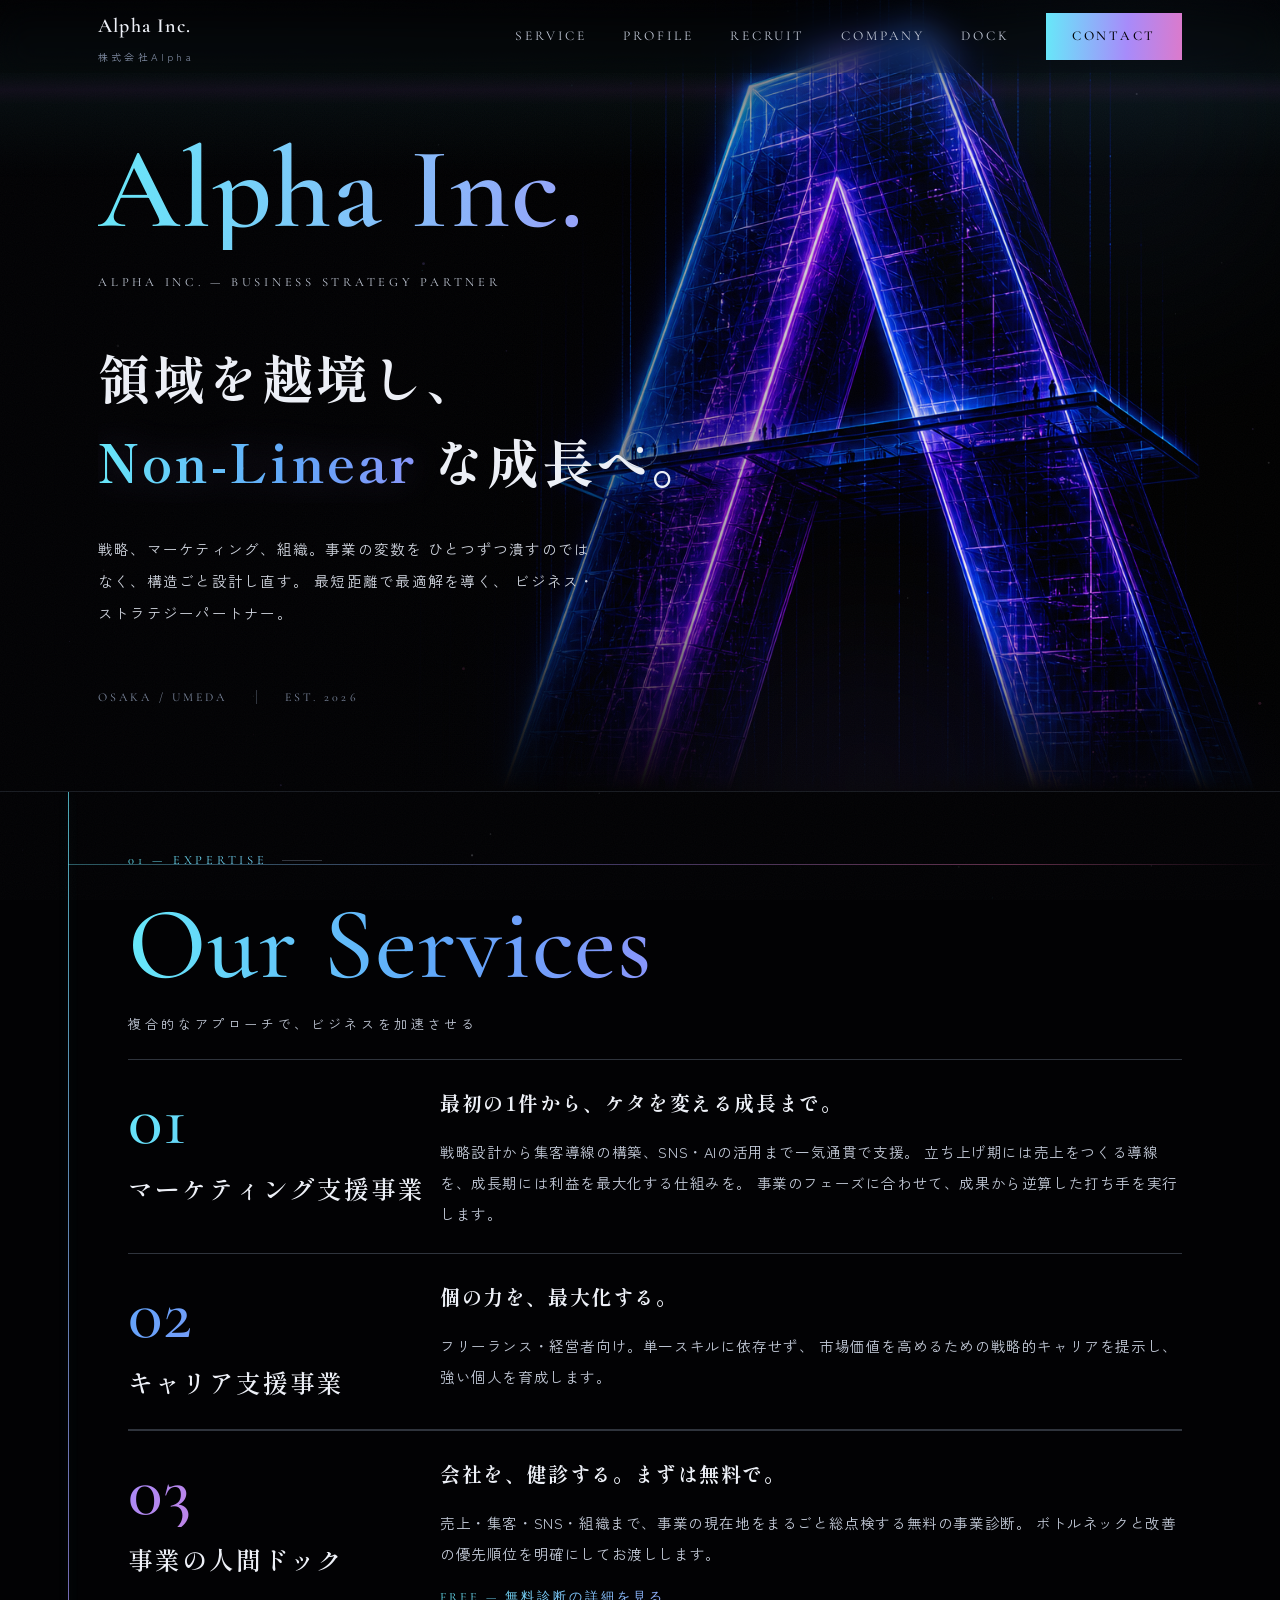
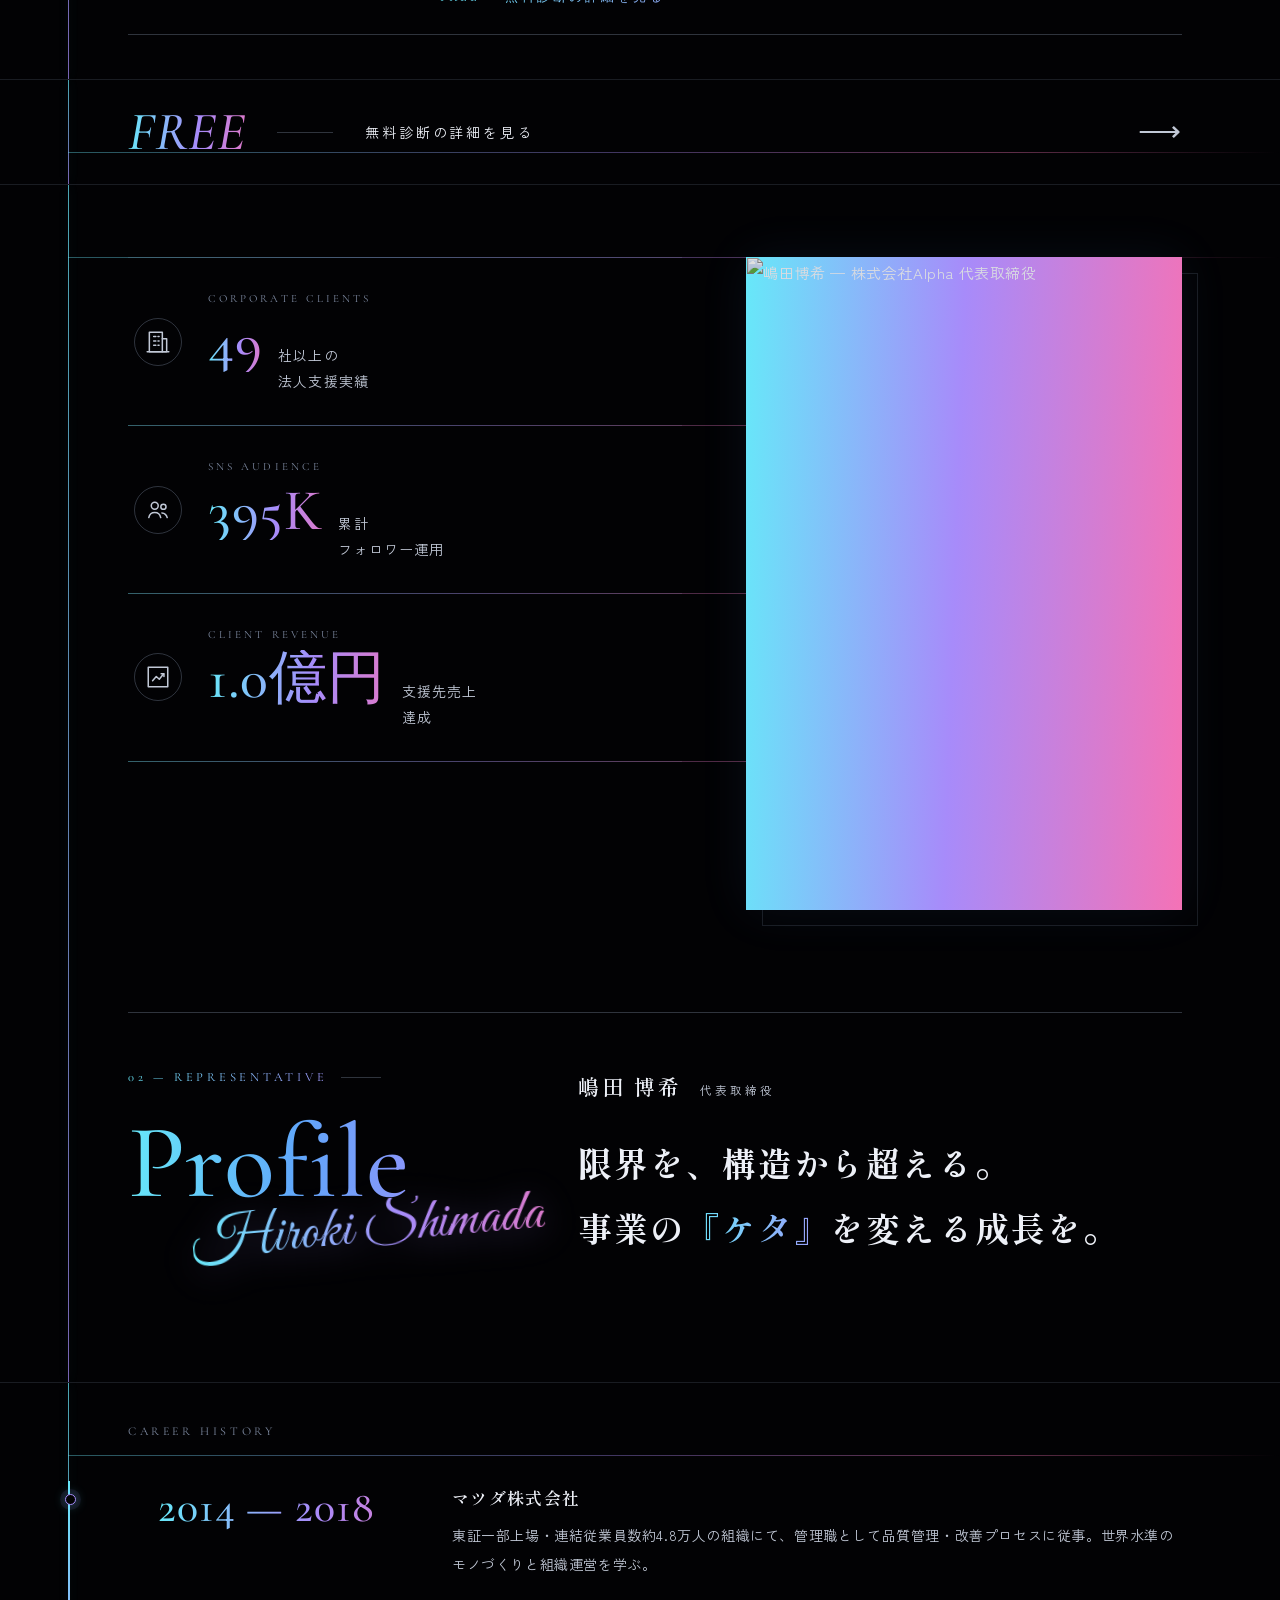
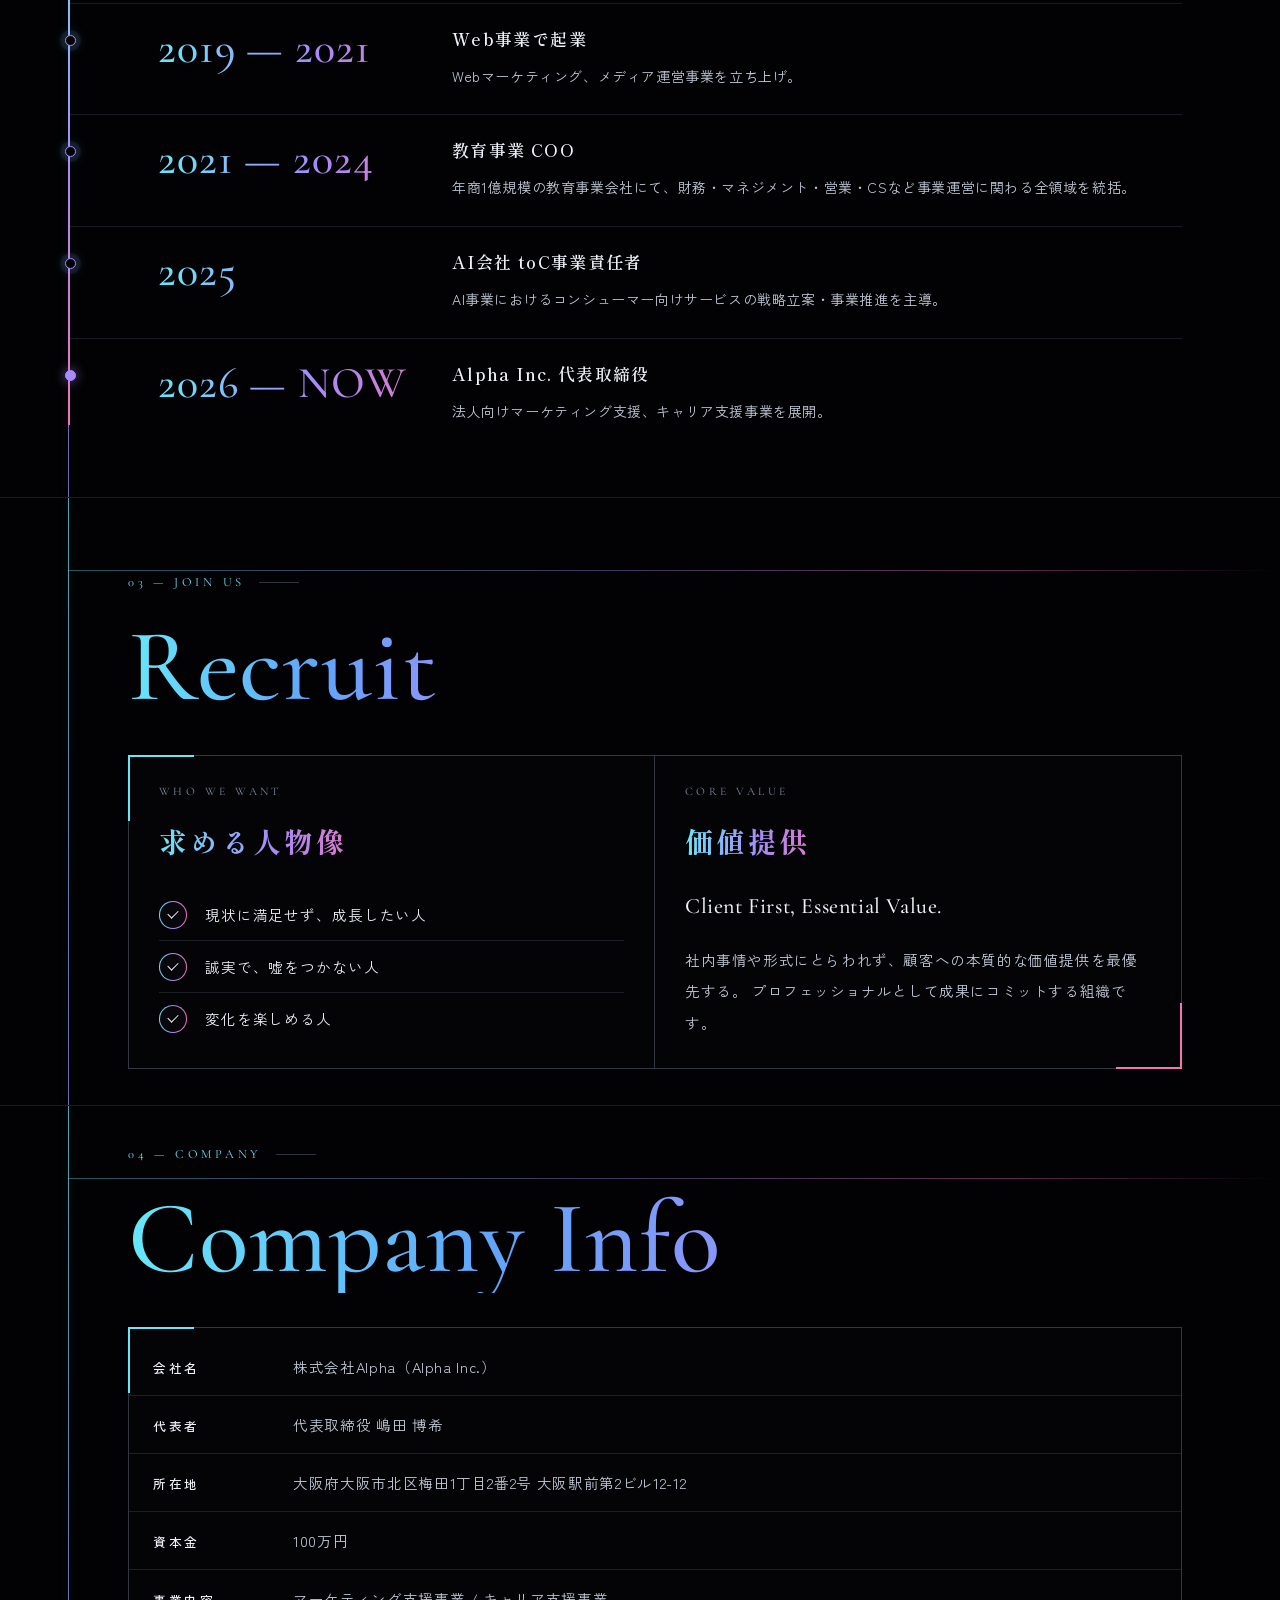
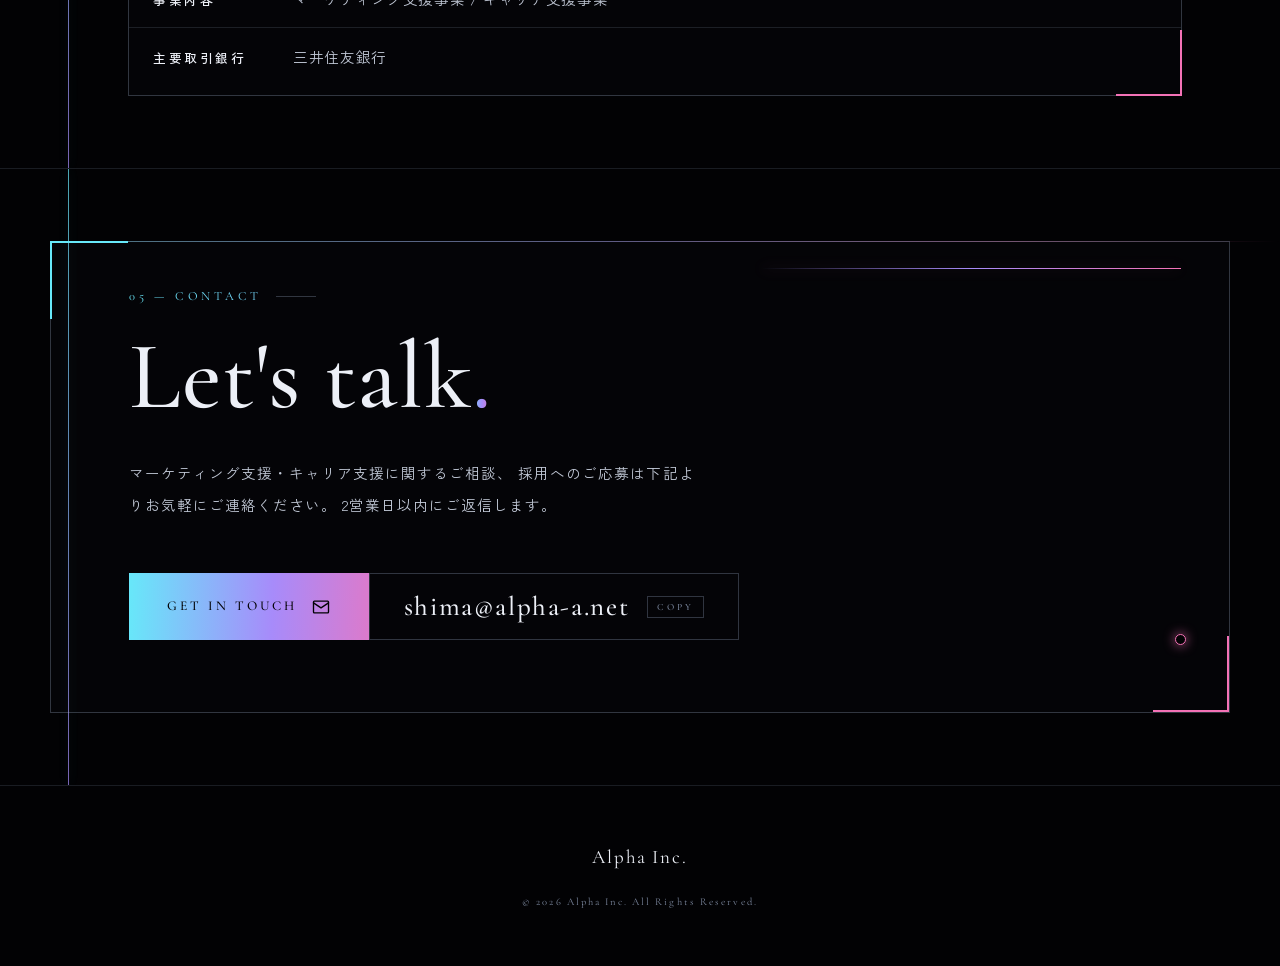
==== commit 17003eff: "Update index.html" ====
--- a/index.html
+++ b/index.html
@@ -75,12 +75,12 @@
   @media(max-width:720px){.wrap{padding:0 22px}}
 
   /* グラデ文字（ホロ揺れ共通） */
-  .gtx,.stat .v,.yr,.free-band .fw,.script,.rec .k,.contact h2 .dot,.menu a.cta,.intro-a{
+  .gtx,.stat .v,.yr,.free-band .fw,.script,.rec .k,.contact h2 .dot,.menu a.cta,.intro-a,.hero-name{
     background-image:linear-gradient(92deg,var(--c1),var(--c2),var(--c3),var(--c2),var(--c1));
     background-size:240% 100%;
     animation:holo 8s ease-in-out infinite;
   }
-  .gtx,.stat .v,.yr,.free-band .fw,.script,.rec .k,.contact h2 .dot,.intro-a{
+  .gtx,.stat .v,.yr,.free-band .fw,.script,.rec .k,.contact h2 .dot,.intro-a,.hero-name{
     -webkit-background-clip:text;background-clip:text;color:transparent;
   }
   @keyframes holo{0%,100%{background-position:0% 50%}50%{background-position:100% 50%}}
@@ -304,7 +304,7 @@
   .svc.m1 .svc-no{background-image:linear-gradient(120deg,var(--c1),var(--cb),var(--c1))}
   .svc.m2 .svc-no{background-image:linear-gradient(120deg,var(--cb),var(--c2),var(--cb))}
   .svc.m3 .svc-no{background-image:linear-gradient(120deg,var(--c2),var(--c3),var(--c2))}
-  .svc h3{font-family:var(--gothic);font-weight:700;font-size:clamp(20px,2.2vw,25px);letter-spacing:.08em;line-height:1.8;word-break:keep-all}
+  .svc h3{font-family:var(--mincho);font-weight:600;font-size:clamp(20px,2.2vw,25px);letter-spacing:.08em;line-height:1.8;word-break:keep-all}
   .svc-lead{font-family:var(--mincho);font-weight:700;font-size:clamp(16px,1.8vw,20px);letter-spacing:.08em;color:var(--ink);margin-bottom:14px;line-height:1.9}
   .svc-body{color:var(--muted);font-size:14.5px;line-height:2.15}
   .svc-more{
@@ -577,7 +577,7 @@
 
   @media(prefers-reduced-motion:reduce){
     .js .rv,.js .ln-in{opacity:1;transform:none;transition:none}
-    .scan,.btn,.menu a.cta,.gtx,.stat .v,.yr,.free-band .fw,.script,.rec .k,.svc-no,.prof-copy em,.intro-a,.rail-section::before{animation:none}
+    .scan,.btn,.menu a.cta,.gtx,.stat .v,.yr,.free-band .fw,.script,.rec .k,.svc-no,.prof-copy em,.intro-a,.hero-name,.rail-section::before{animation:none}
   }
   @media(max-width:920px){
     .profile-bridge{
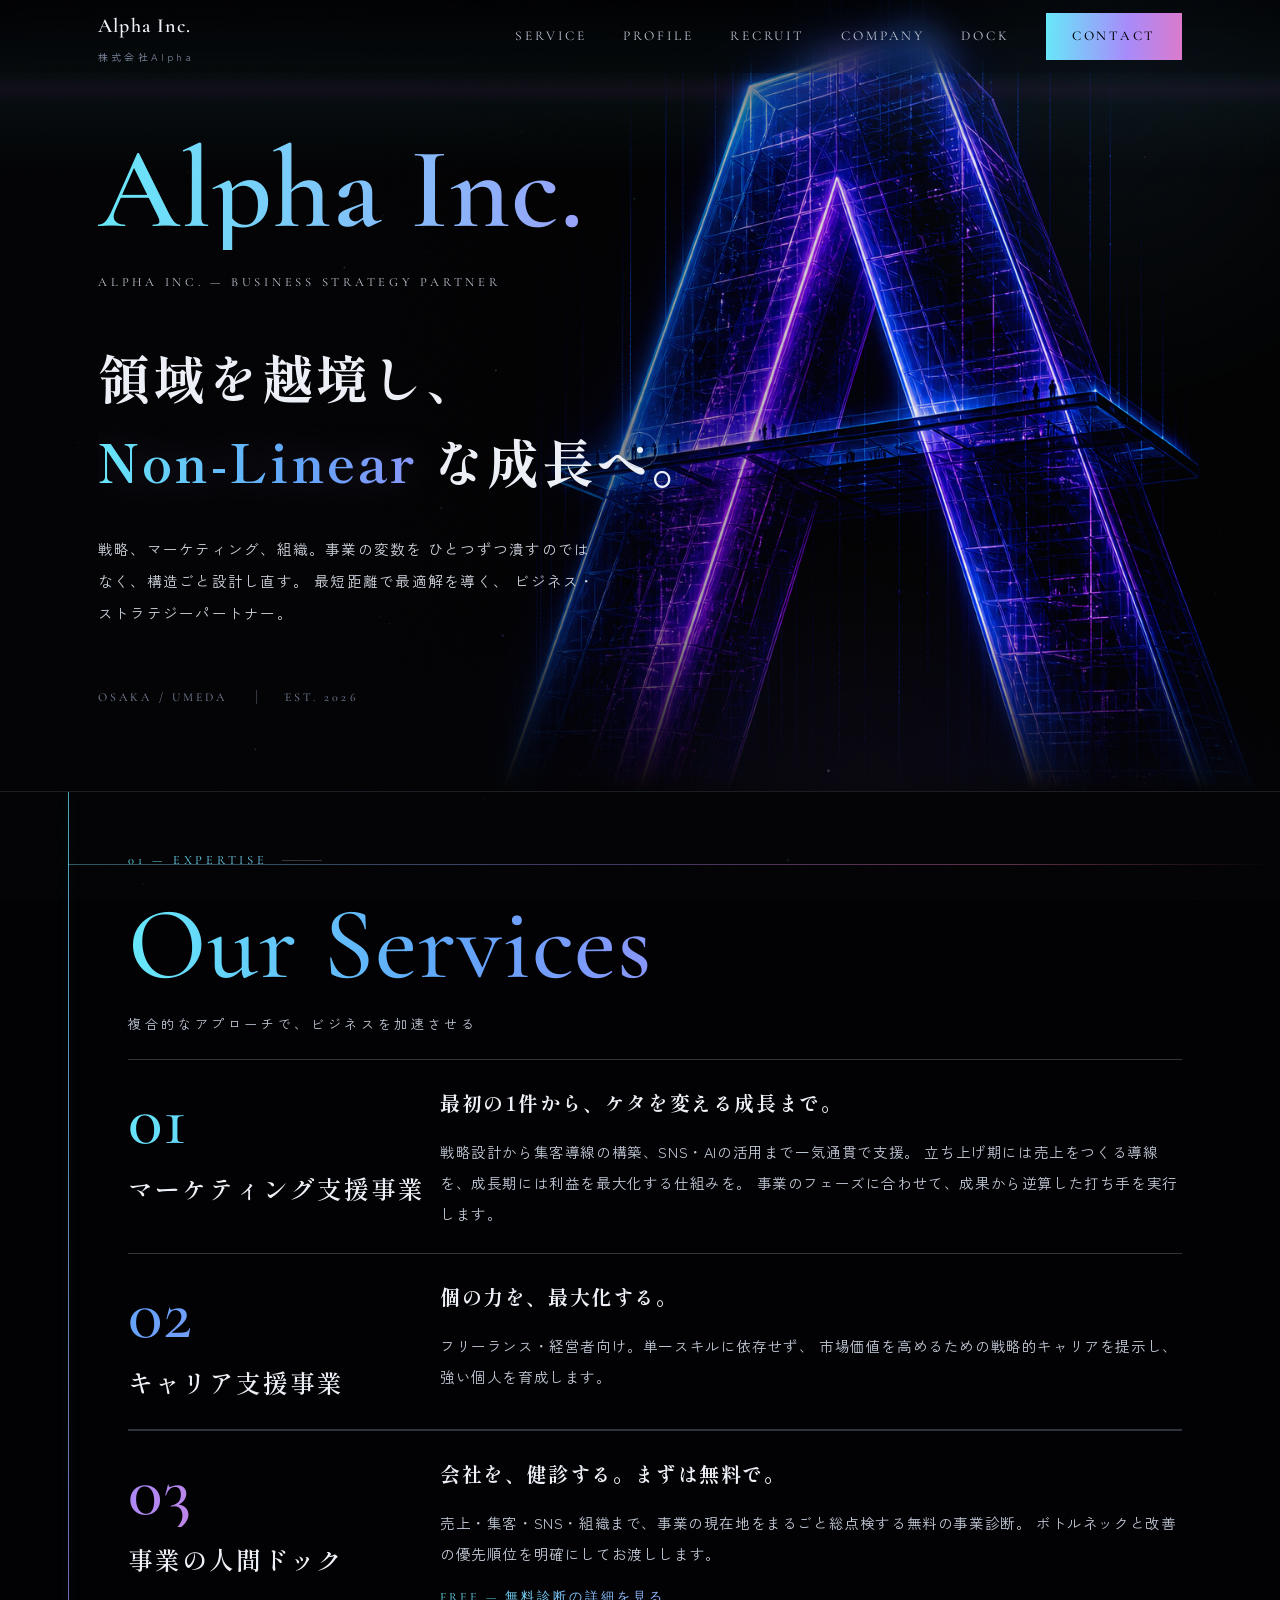
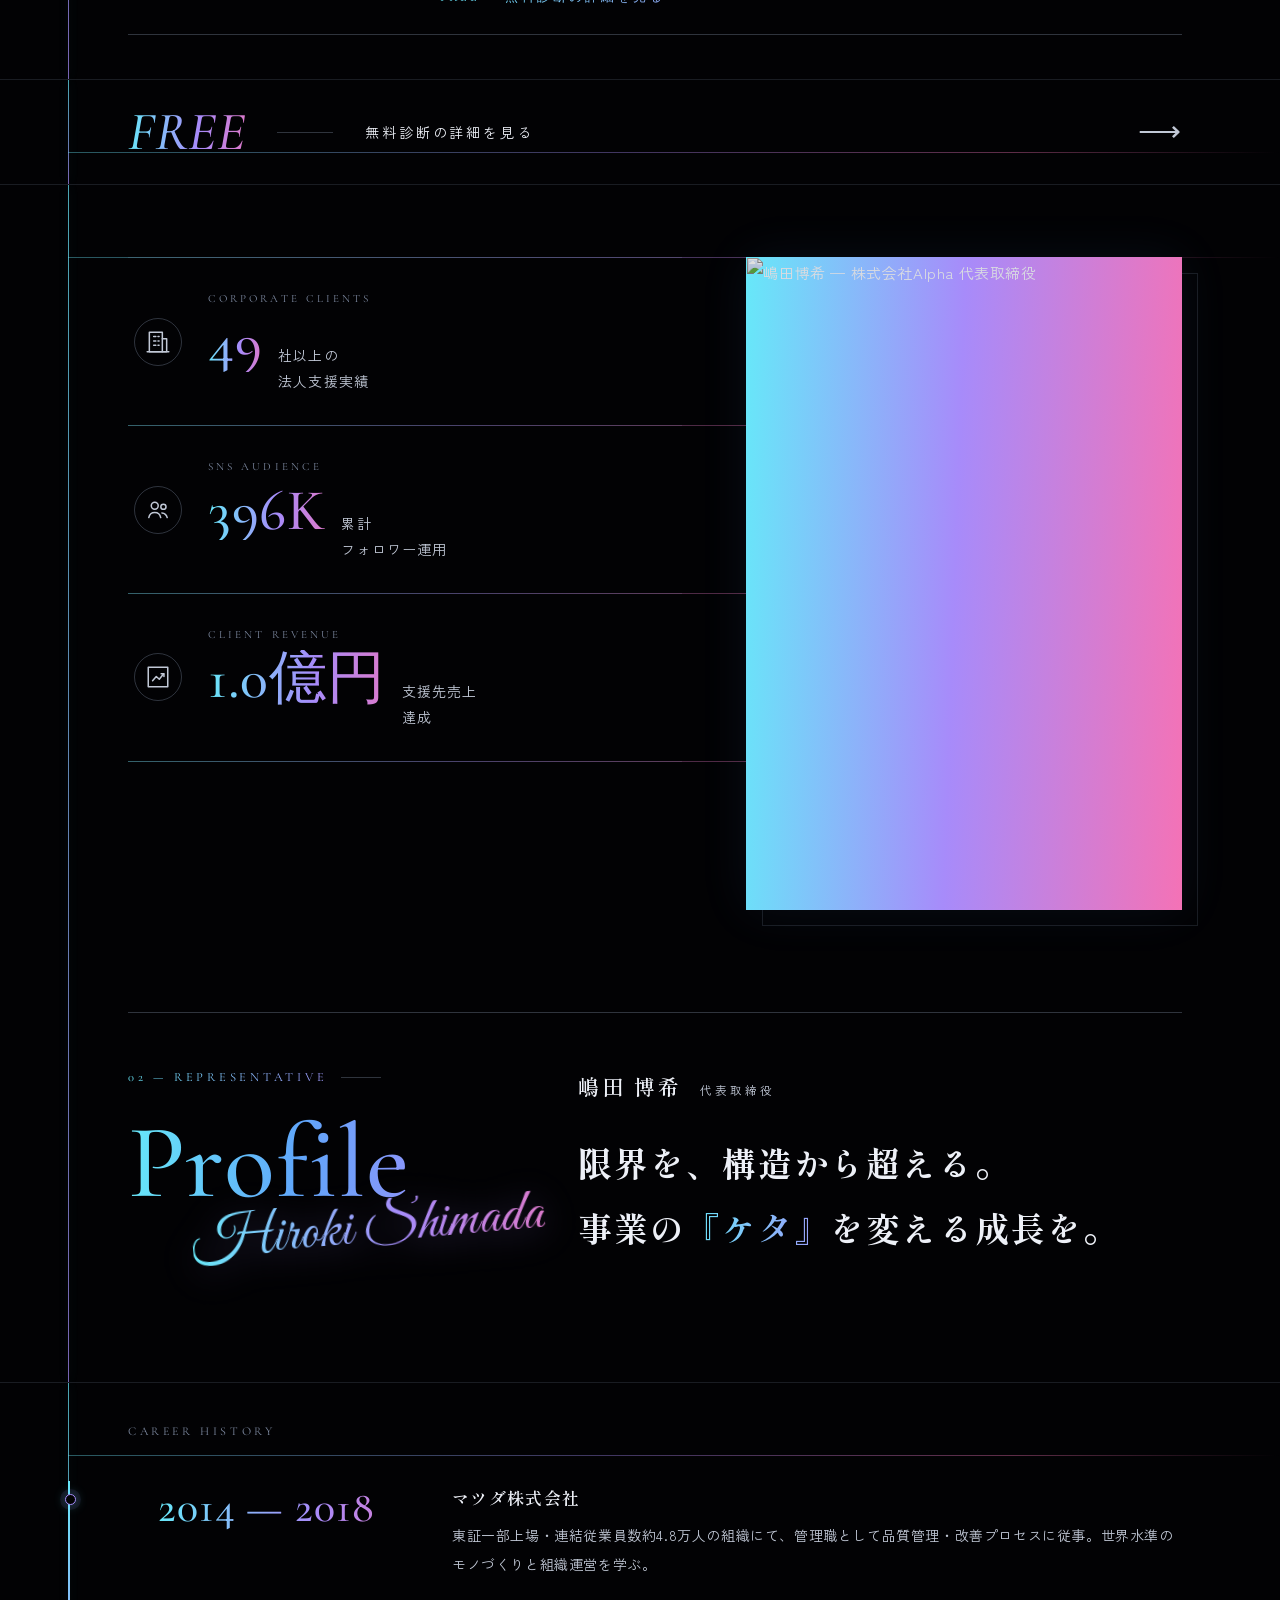
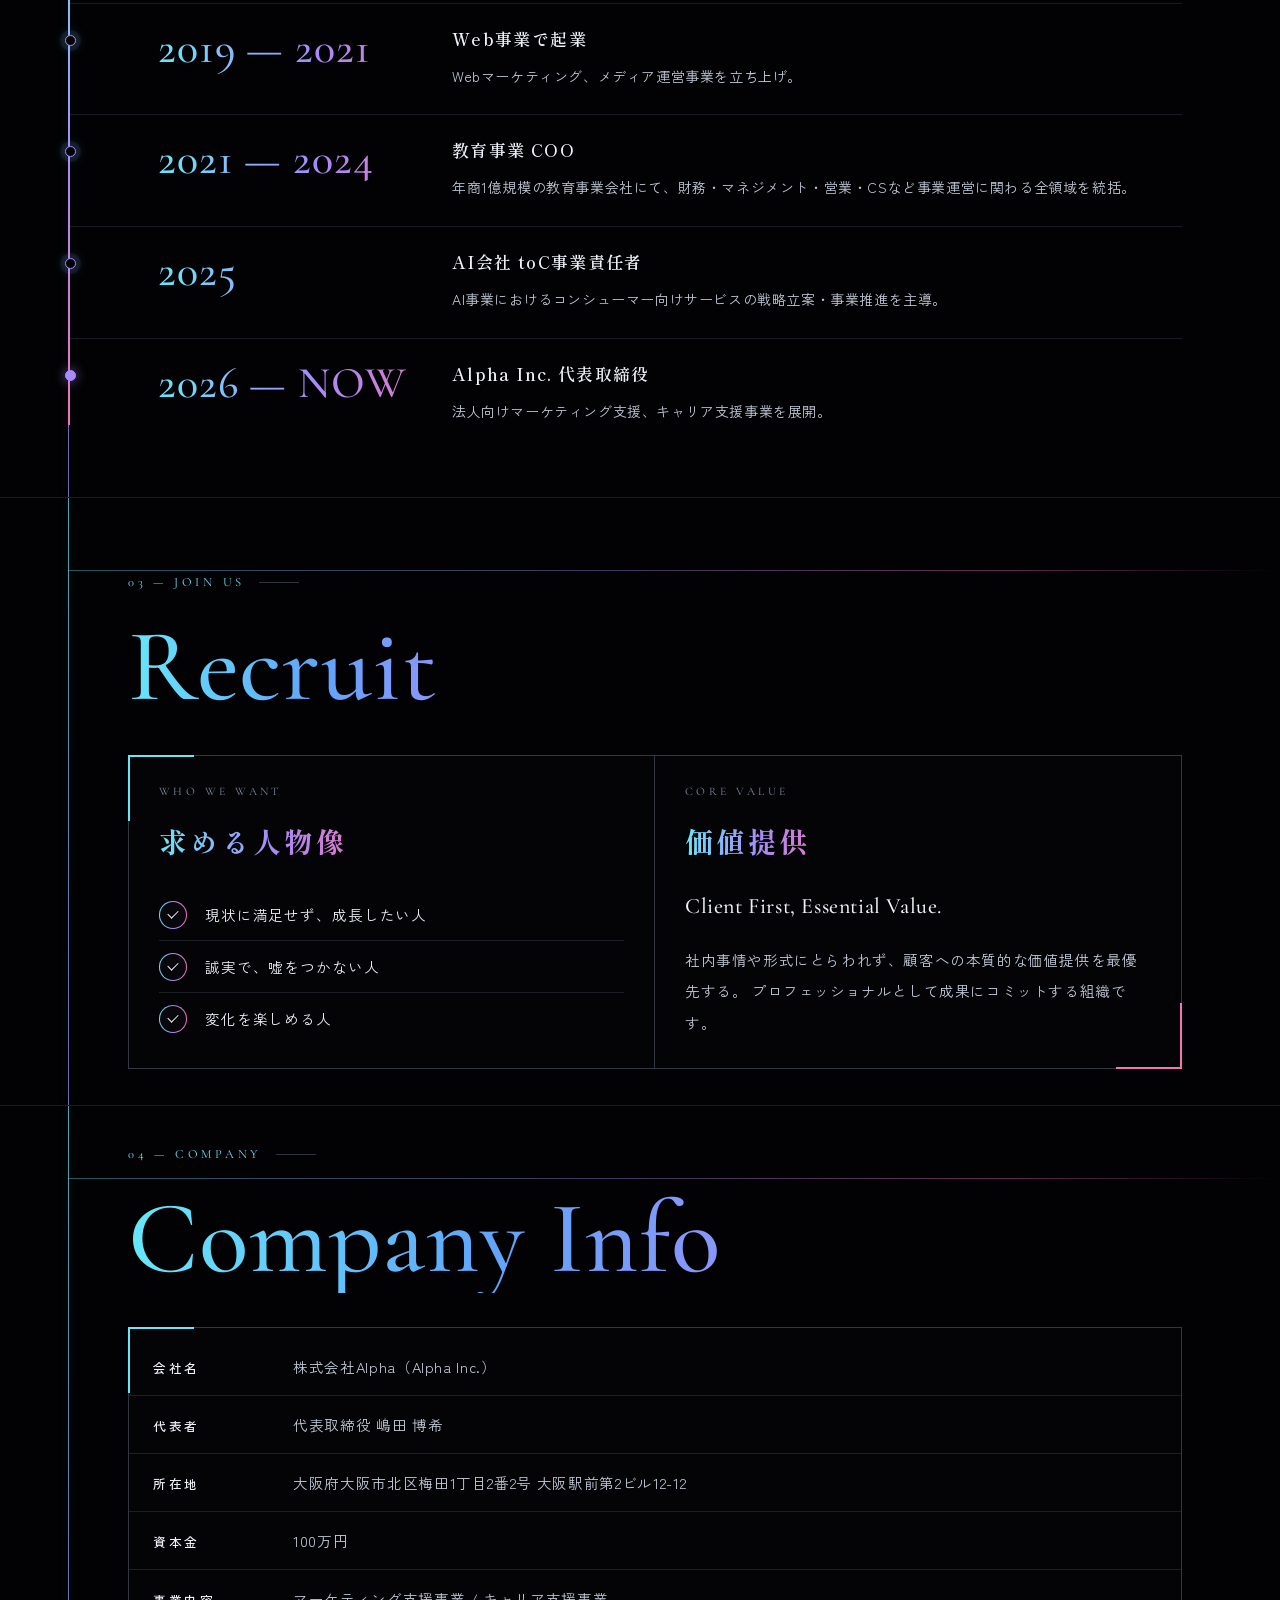
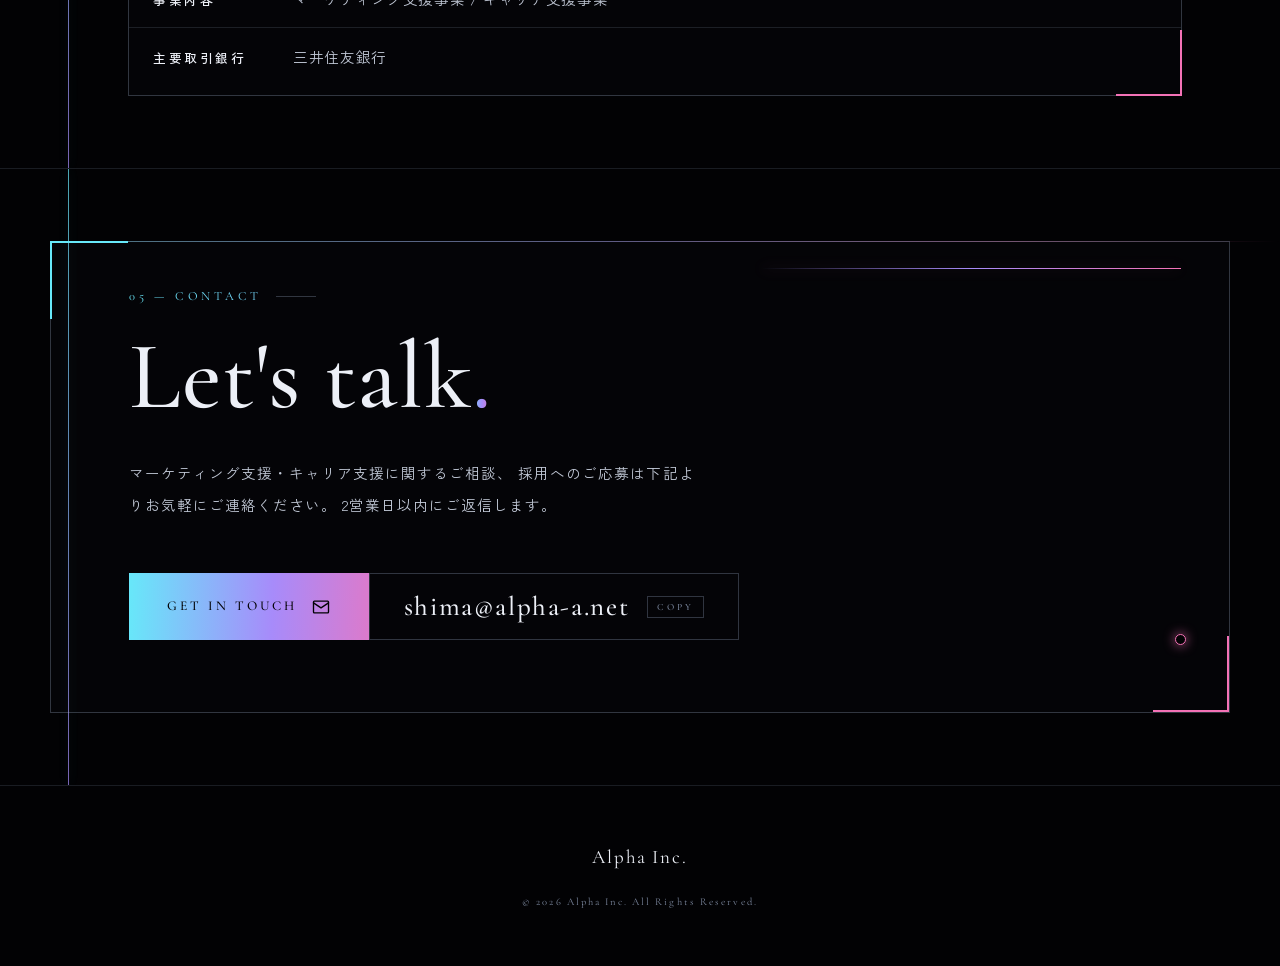
==== commit 4d495e67: "Update index.html" ====
--- a/index.html
+++ b/index.html
@@ -6,30 +6,52 @@
 <meta name="viewport" content="width=device-width, initial-scale=1.0">
 <title>株式会社Alpha | Alpha Inc. — ビジネス・ストラテジーパートナー</title>
 <meta name="description" content="株式会社Alphaは、マーケティング支援とキャリア支援を軸に、事業の非連続な成長を支えるビジネス・ストラテジーパートナーです。大阪・梅田。">
+<meta name="application-name" content="株式会社Alpha">
 <meta property="og:title" content="株式会社Alpha | Alpha Inc.">
 <meta property="og:description" content="領域を越境し、非連続な成長へ。マーケティング支援・キャリア支援のビジネス・ストラテジーパートナー。">
 <meta property="og:type" content="website">
+<meta property="og:site_name" content="株式会社Alpha">
 <meta property="og:url" content="https://www.alpha-a.net/">
 <meta property="og:image" content="https://www.alpha-a.net/meisi.jpg">
 <meta name="twitter:card" content="summary_large_image">
+<link rel="canonical" href="https://www.alpha-a.net/">
 <link rel="icon" type="image/png" sizes="192x192" href="https://www.alpha-a.net/favicon.png">
 <link rel="apple-touch-icon" href="https://www.alpha-a.net/meisi.png">
 <script type="application/ld+json">
 {
   "@context": "https://schema.org",
-  "@type": "Organization",
-  "name": "株式会社Alpha",
-  "alternateName": "Alpha Inc.",
-  "url": "https://www.alpha-a.net/",
-  "logo": "https://www.alpha-a.net/meisi.png",
-  "email": "shima@alpha-a.net",
-  "founder": {"@type": "Person", "name": "嶋田博希"},
-  "address": {
-    "@type": "PostalAddress",
-    "addressRegion": "大阪府",
-    "addressLocality": "大阪市北区",
-    "streetAddress": "梅田1丁目2番2号 大阪駅前第2ビル12-12"
-  }
+  "@graph": [
+    {
+      "@type": "WebSite",
+      "@id": "https://www.alpha-a.net/#website",
+      "url": "https://www.alpha-a.net/",
+      "name": "株式会社Alpha",
+      "alternateName": ["Alpha Inc.", "Alpha"],
+      "publisher": {"@id": "https://www.alpha-a.net/#organization"},
+      "inLanguage": "ja"
+    },
+    {
+      "@type": "Organization",
+      "@id": "https://www.alpha-a.net/#organization",
+      "name": "株式会社Alpha",
+      "alternateName": "Alpha Inc.",
+      "url": "https://www.alpha-a.net/",
+      "logo": {
+        "@type": "ImageObject",
+        "url": "https://www.alpha-a.net/favicon.png",
+        "width": 192,
+        "height": 192
+      },
+      "email": "shima@alpha-a.net",
+      "founder": {"@type": "Person", "name": "嶋田博希"},
+      "address": {
+        "@type": "PostalAddress",
+        "addressRegion": "大阪府",
+        "addressLocality": "大阪市北区",
+        "streetAddress": "梅田1丁目2番2号 大阪駅前第2ビル12-12"
+      }
+    }
+  ]
 }
 </script>
 <link rel="preconnect" href="https://fonts.googleapis.com">
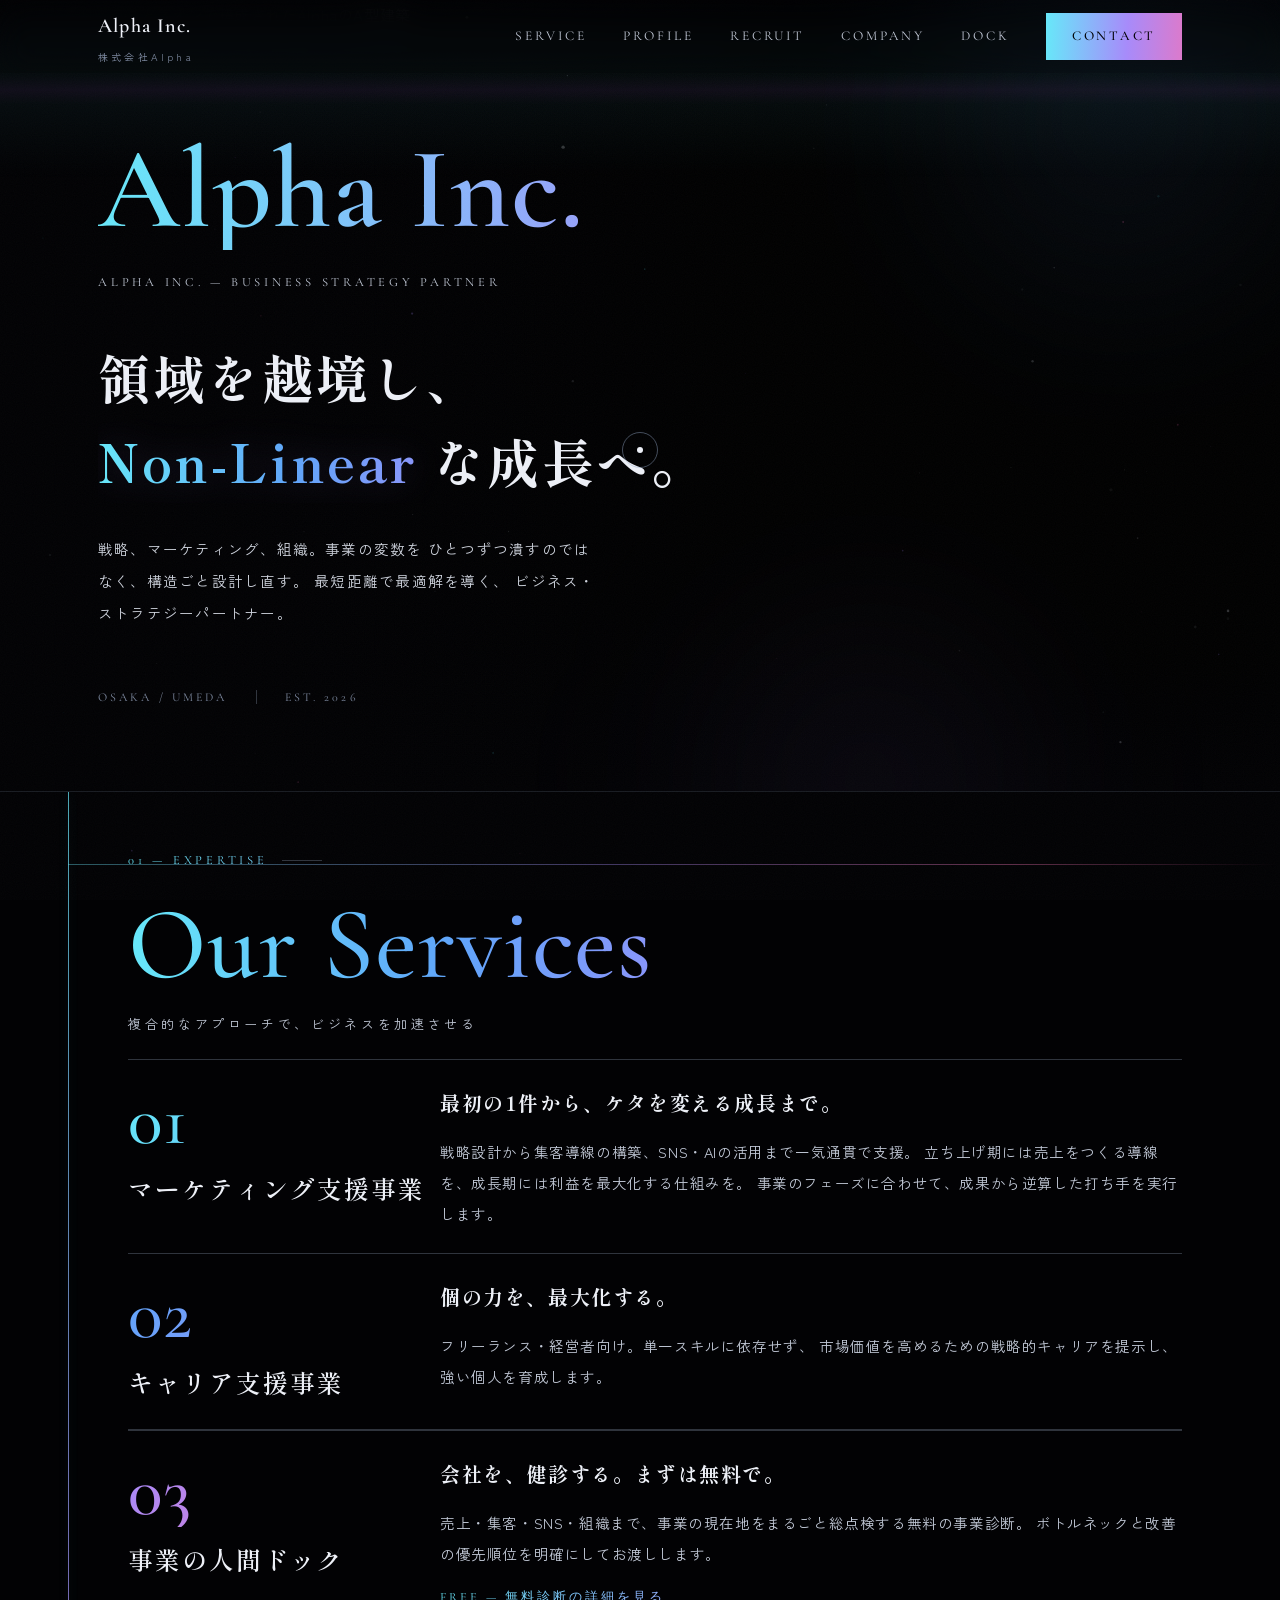
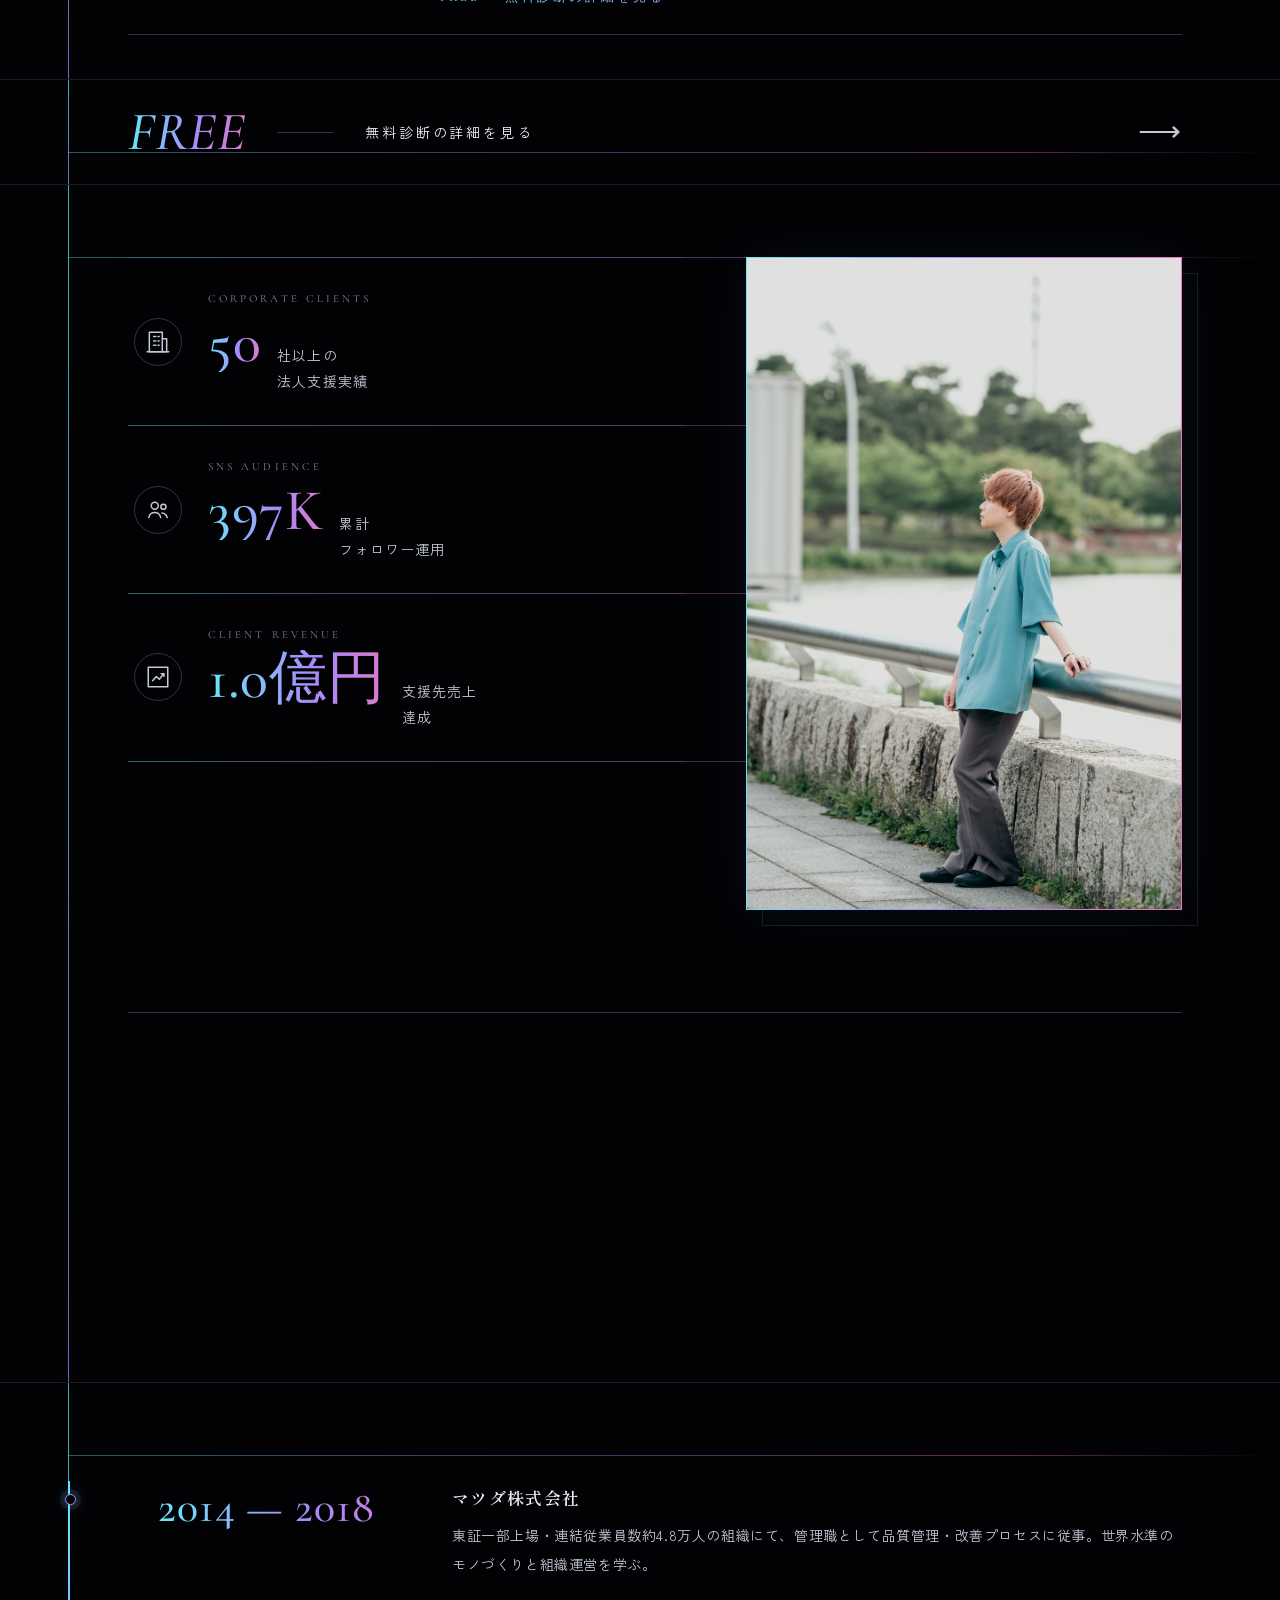
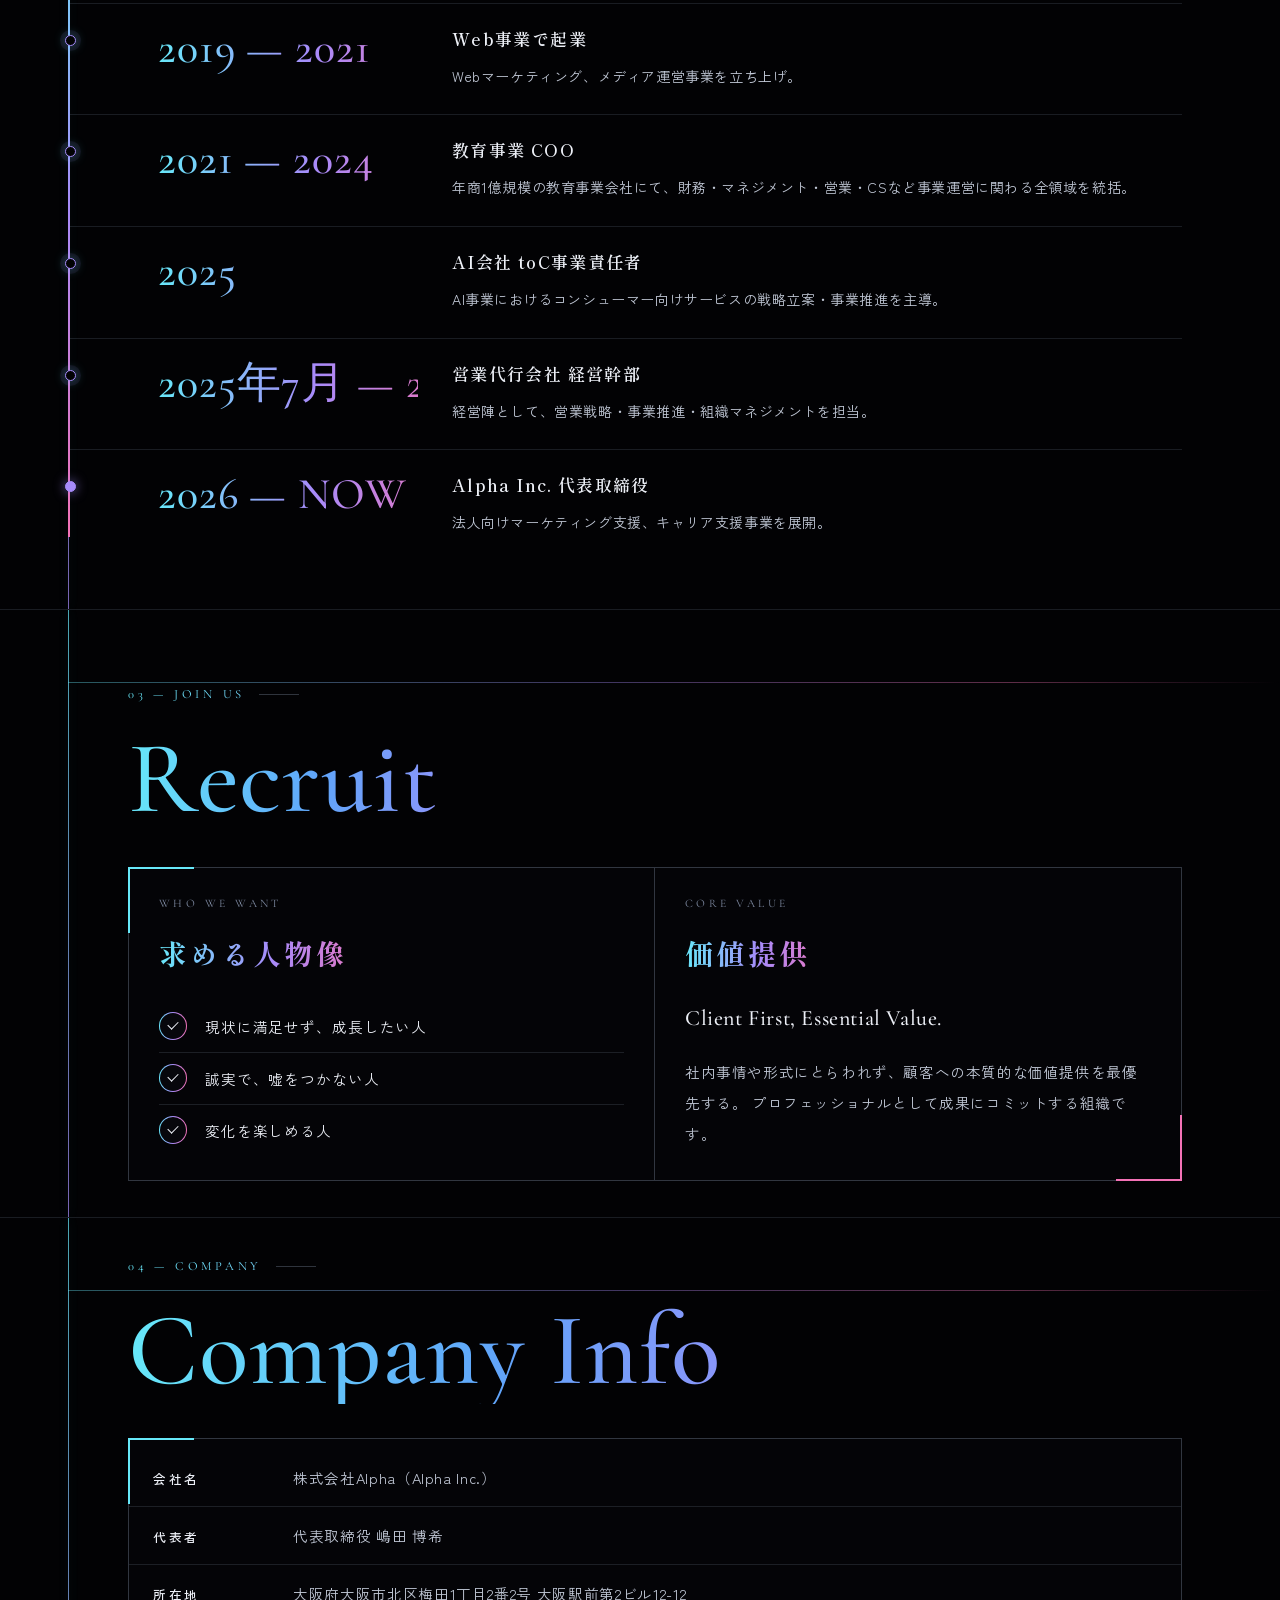
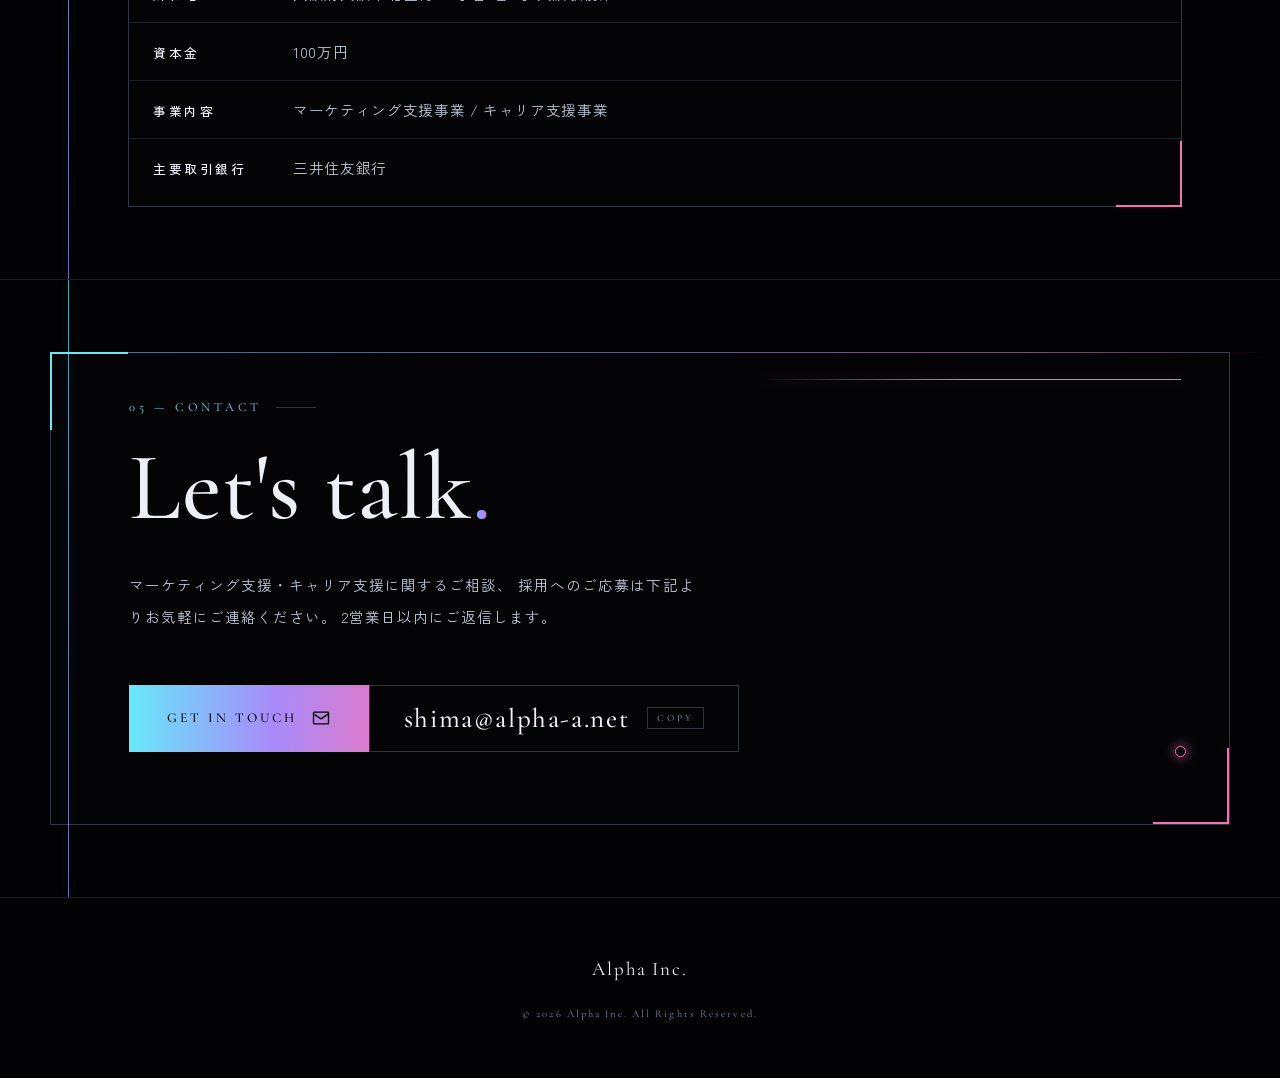
==== commit be57f3ef: "Update index.html" ====
--- a/index.html
+++ b/index.html
@@ -15,8 +15,8 @@
 <meta property="og:image" content="https://www.alpha-a.net/meisi.jpg">
 <meta name="twitter:card" content="summary_large_image">
 <link rel="canonical" href="https://www.alpha-a.net/">
-<link rel="icon" type="image/png" sizes="192x192" href="https://www.alpha-a.net/favicon.png">
-<link rel="apple-touch-icon" href="https://www.alpha-a.net/meisi.png">
+<link rel="icon" type="image/png" sizes="192x192" href="/favicon.png">
+<link rel="apple-touch-icon" href="/meisi.png">
 <script type="application/ld+json">
 {
   "@context": "https://schema.org",
@@ -639,7 +639,7 @@
       <a href="#profile">PROFILE</a>
       <a href="#recruit">RECRUIT</a>
       <a href="#company">COMPANY</a>
-      <a href="https://www.alpha-a.net/dock/">DOCK</a>
+      <a href="dock/">DOCK</a>
       <a href="#contact" class="cta">CONTACT</a>
     </nav>
   </div>
@@ -648,7 +648,7 @@
 <!-- ================= HERO ================= -->
 <div class="hero">
   <div class="hero-art">
-    <img src="[data-uri]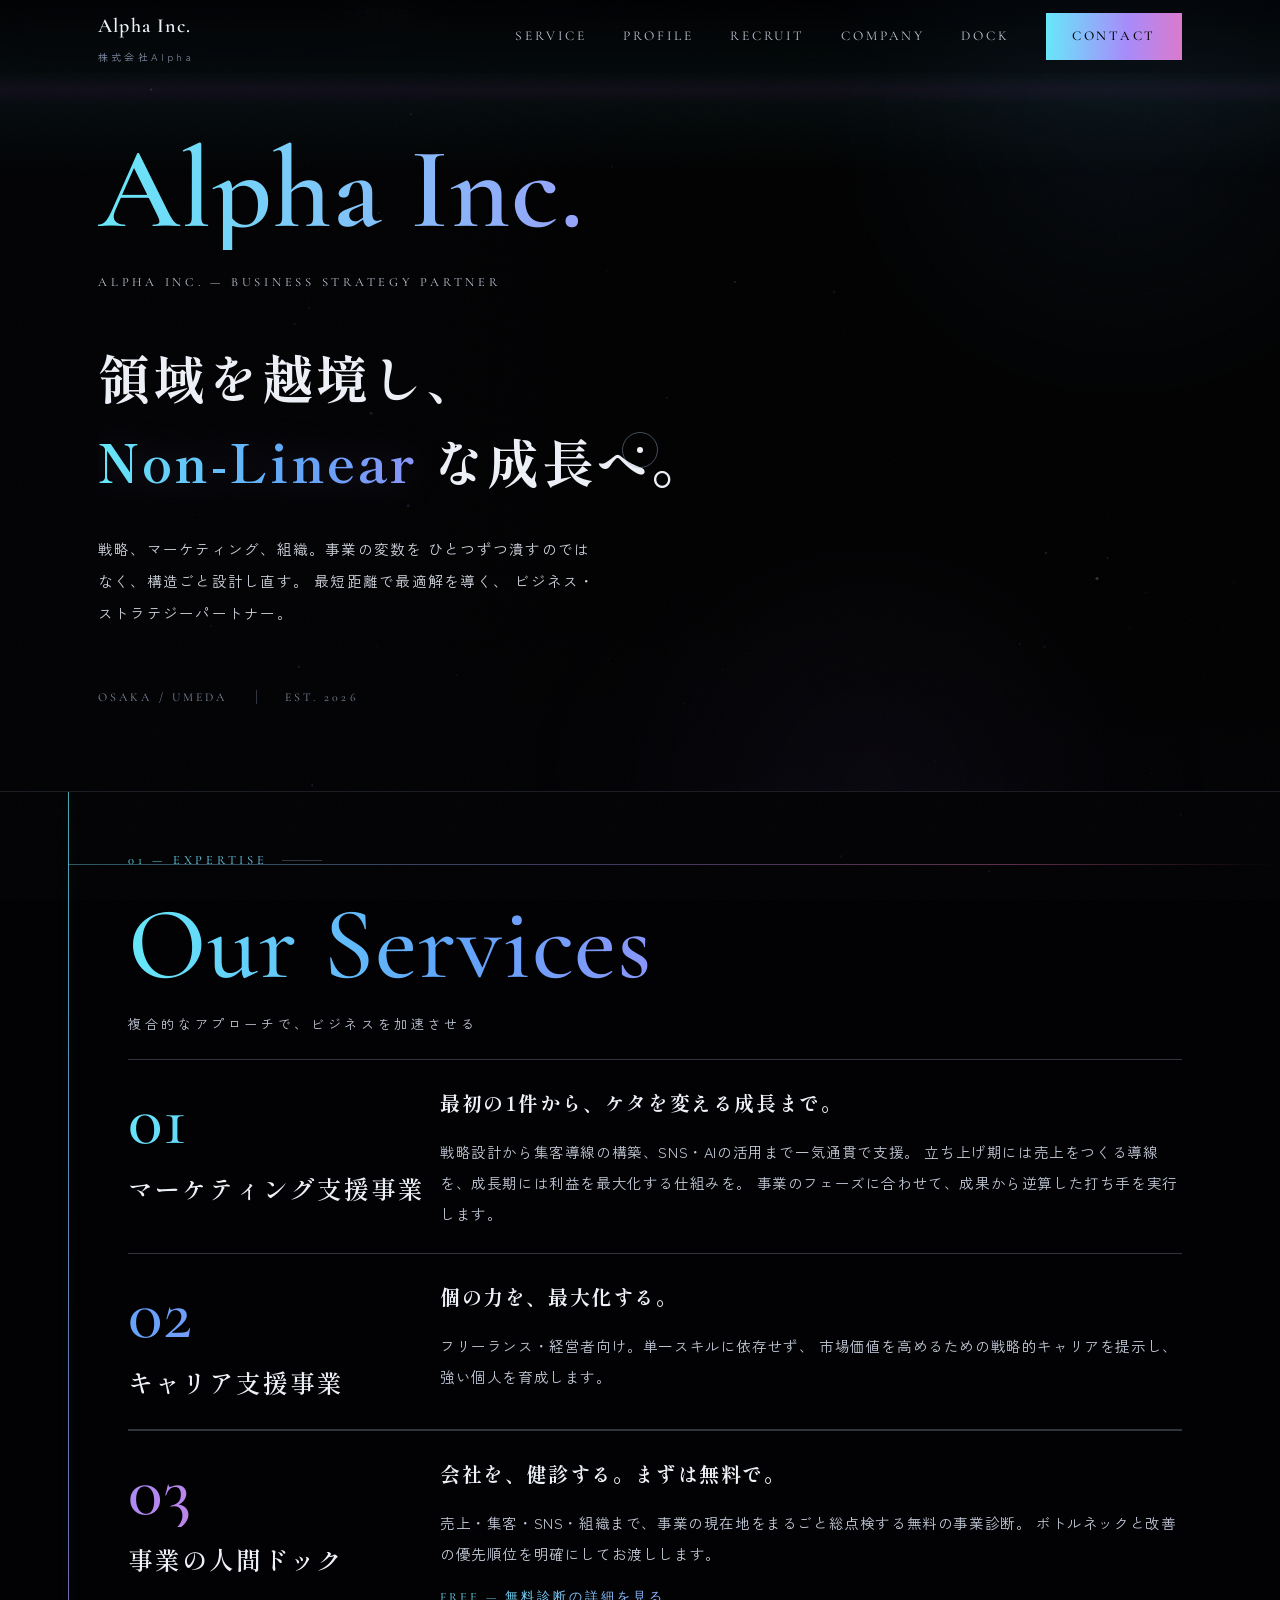
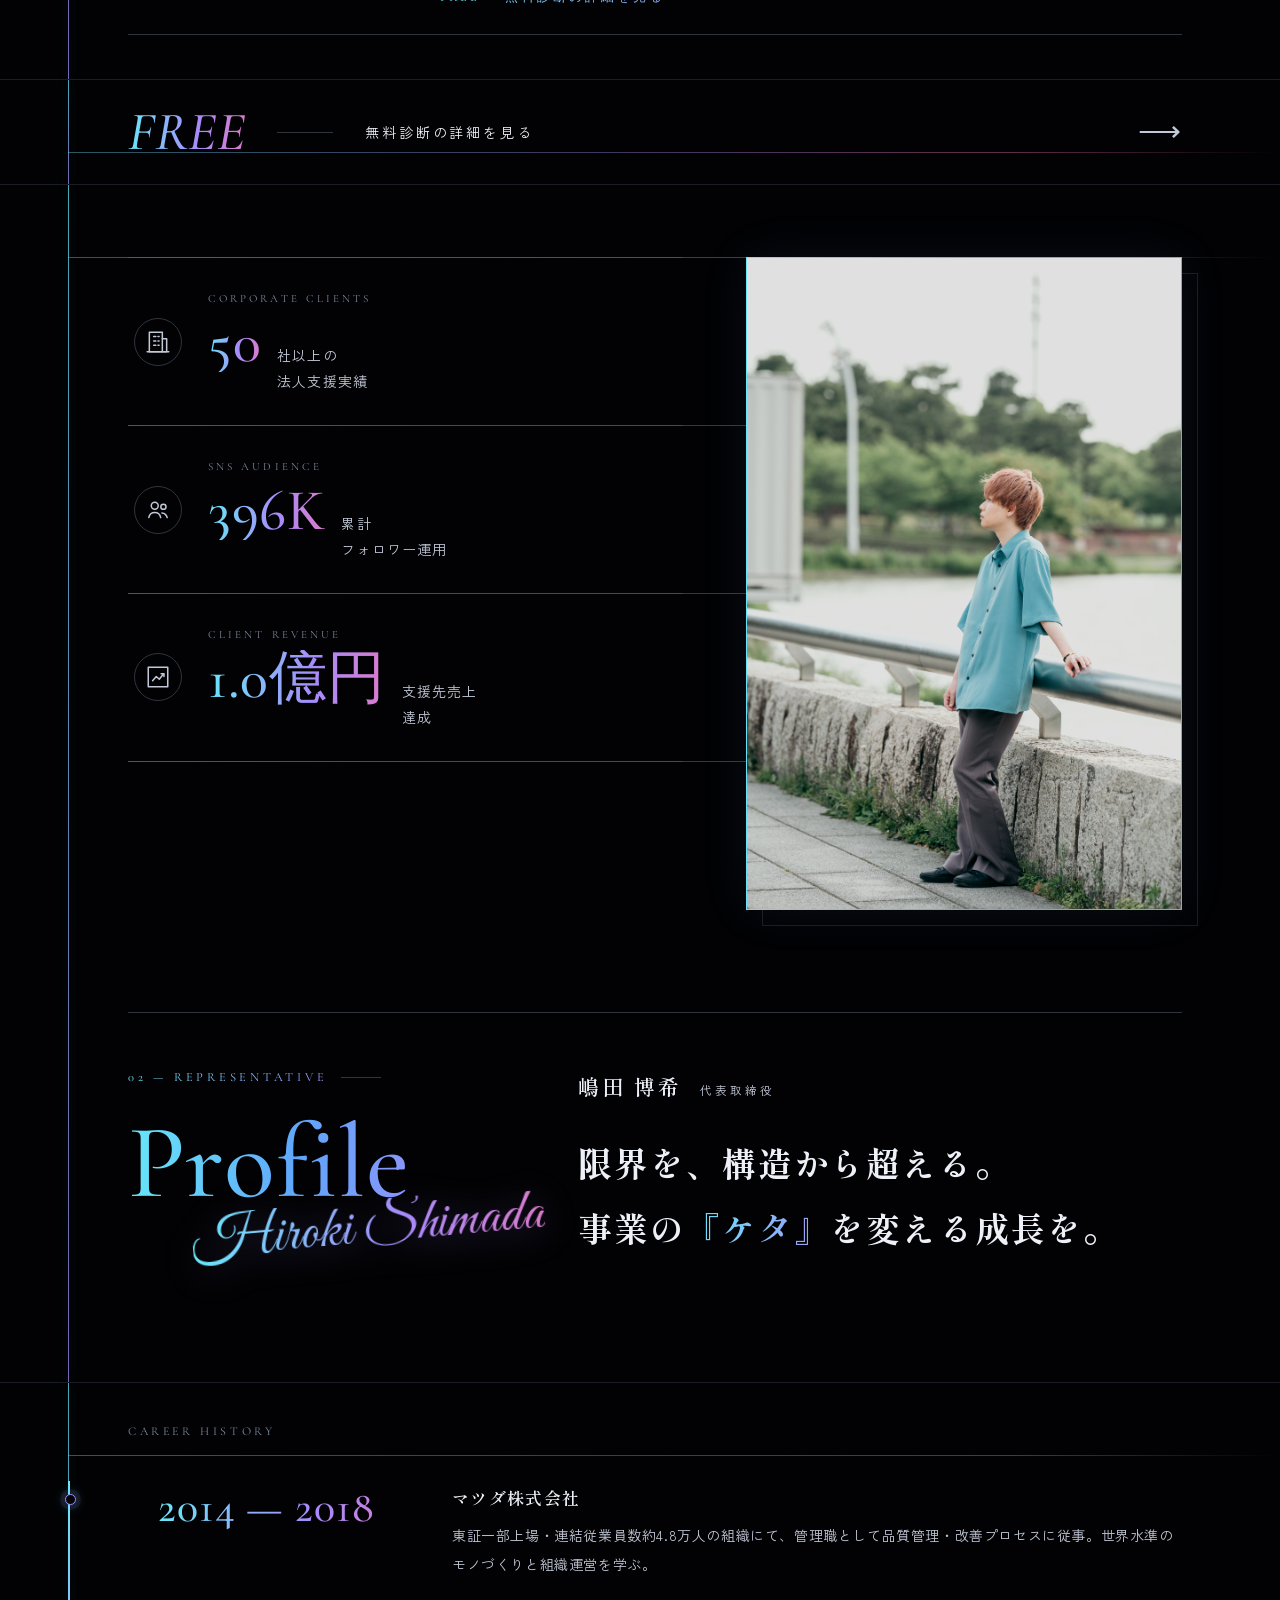
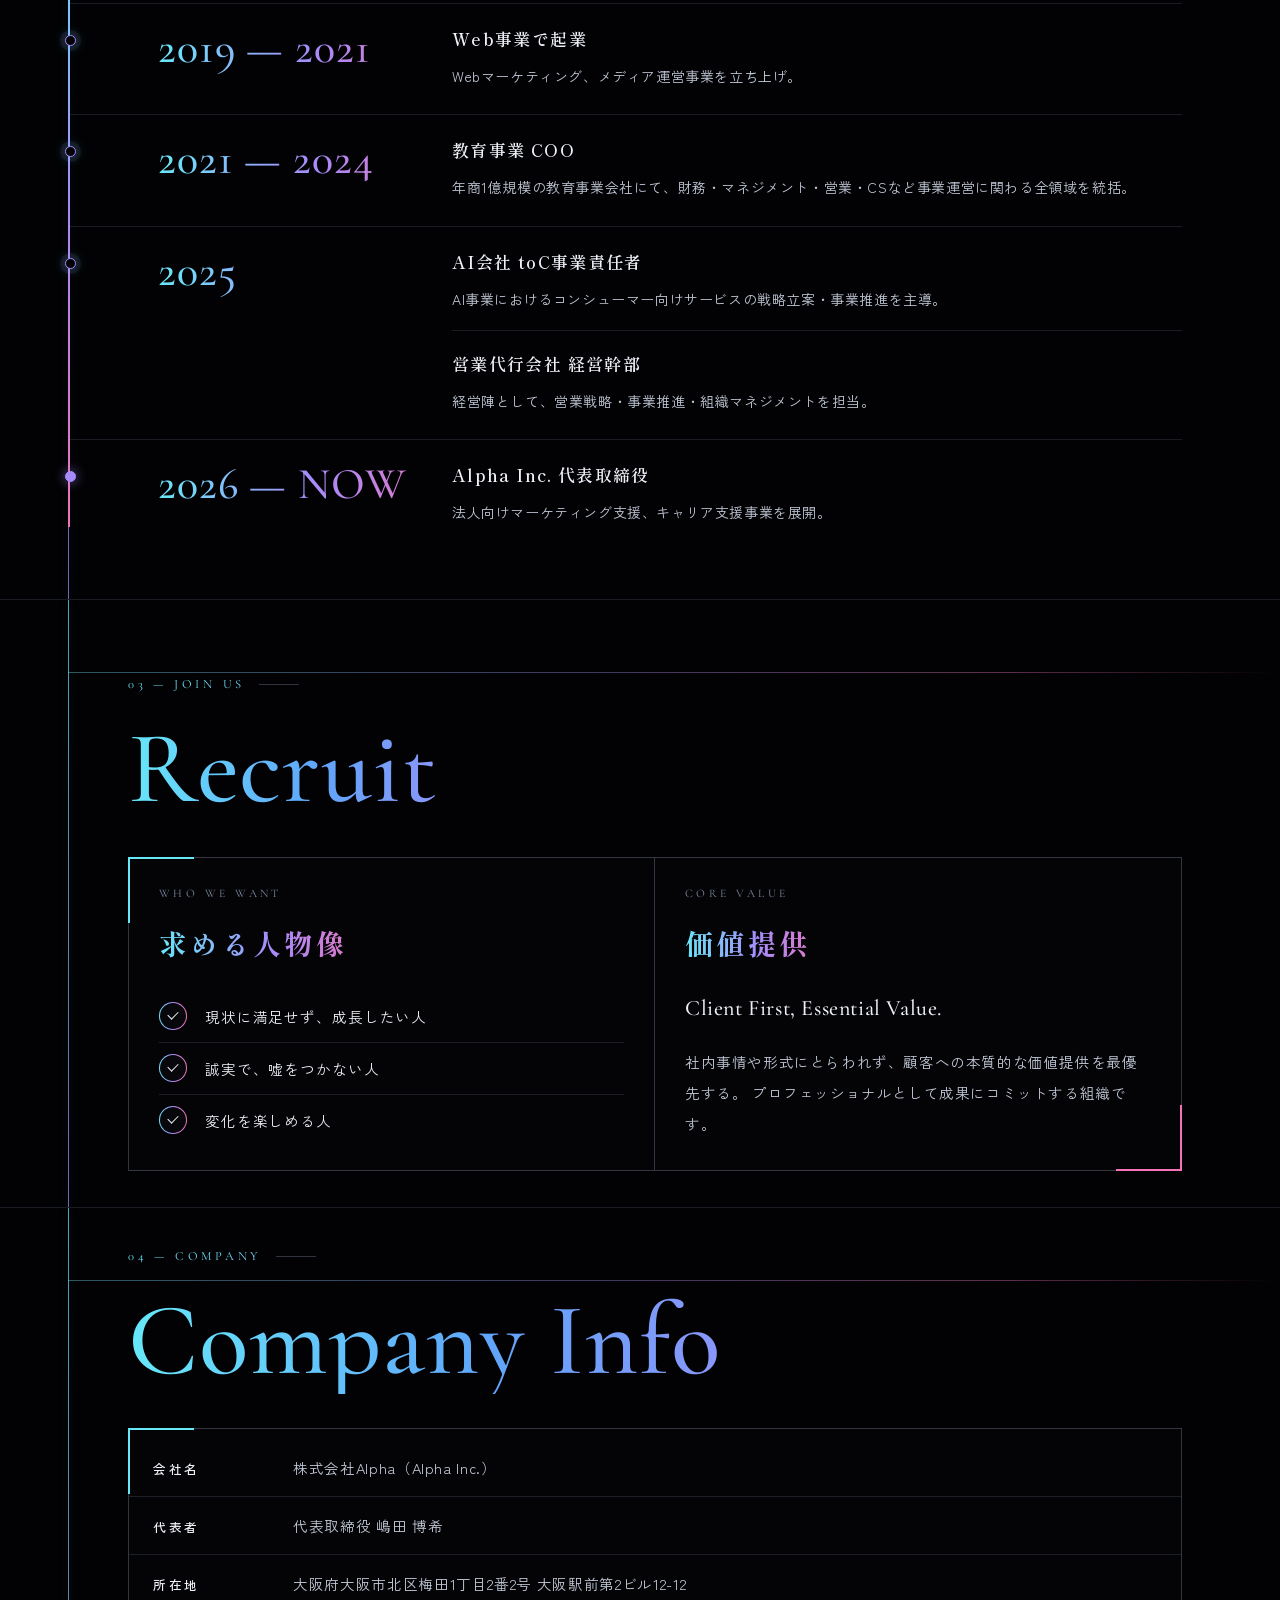
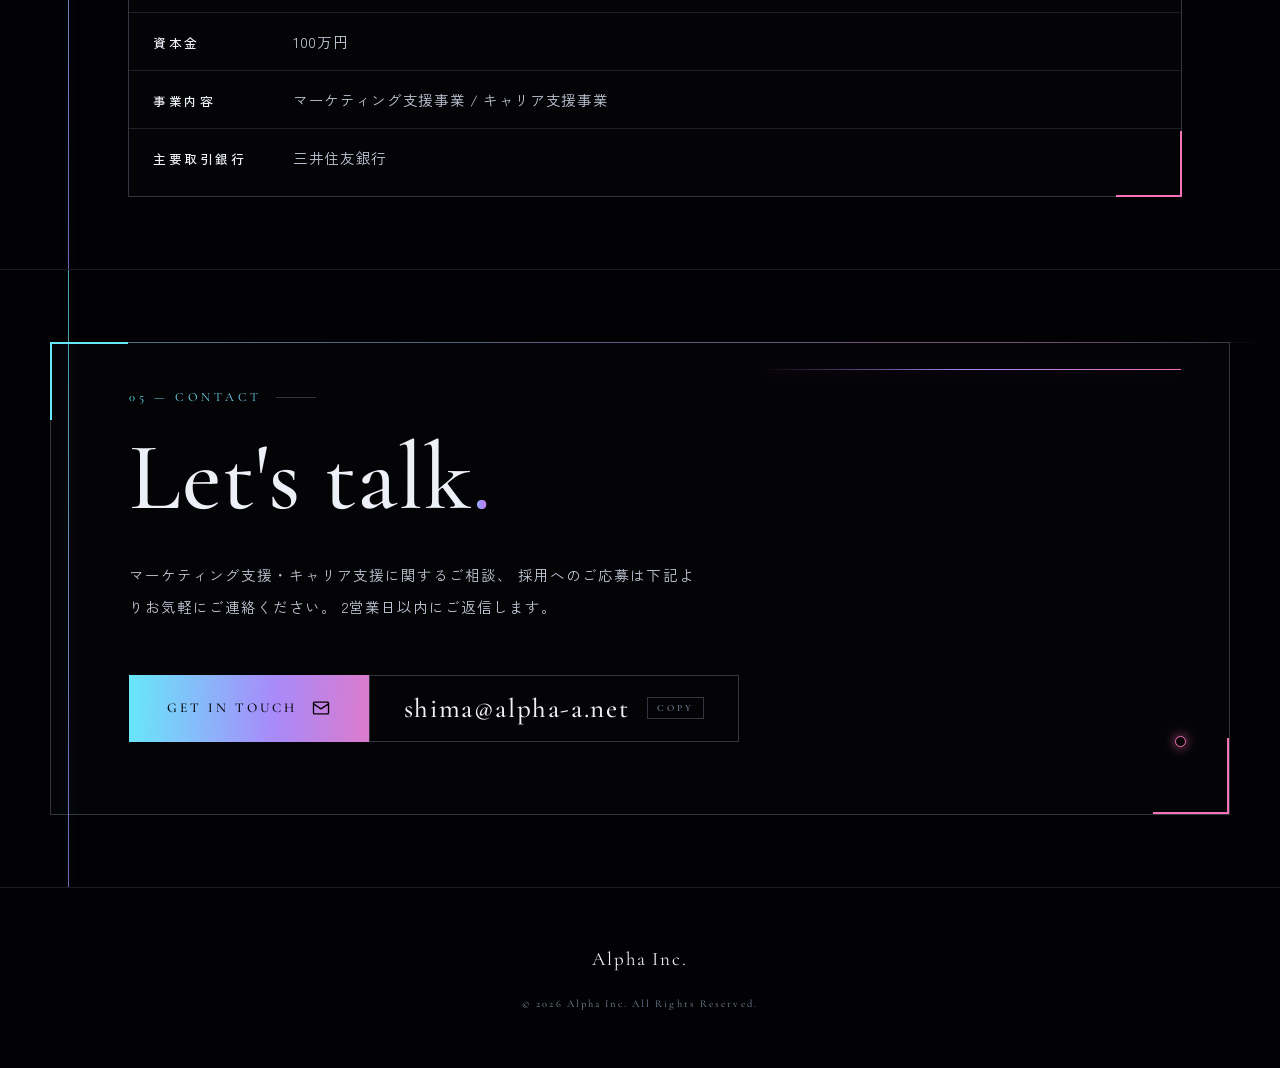
==== commit 90e5972a: "Update index.html" ====
--- a/index.html
+++ b/index.html
@@ -457,6 +457,7 @@
   }
   .career h4{font-family:var(--mincho);font-weight:600;font-size:17px;letter-spacing:.08em;margin-bottom:6px}
   .career p{color:var(--muted);font-size:14px;line-height:2.05}
+  .career-role+.career-role{margin-top:16px;padding-top:16px;border-top:1px solid var(--hairline-soft)}
   @media(max-width:760px){
     .career li{grid-template-columns:1fr;gap:8px;padding-left:34px}
     .yr{font-size:28px}
@@ -817,15 +818,14 @@
       <li>
         <div class="yr">2025</div>
         <div>
-          <h4>AI会社 toC事業責任者</h4>
-          <p>AI事業におけるコンシューマー向けサービスの戦略立案・事業推進を主導。</p>
-        </div>
-      </li>
-      <li>
-        <div class="yr">2025年7月 — 2026年3月</div>
-        <div>
-          <h4>営業代行会社 経営幹部</h4>
-          <p>経営陣として、営業戦略・事業推進・組織マネジメントを担当。</p>
+          <div class="career-role">
+            <h4>AI会社 toC事業責任者</h4>
+            <p>AI事業におけるコンシューマー向けサービスの戦略立案・事業推進を主導。</p>
+          </div>
+          <div class="career-role">
+            <h4>営業代行会社 経営幹部</h4>
+            <p>経営陣として、営業戦略・事業推進・組織マネジメントを担当。</p>
+          </div>
         </div>
       </li>
       <li class="now">
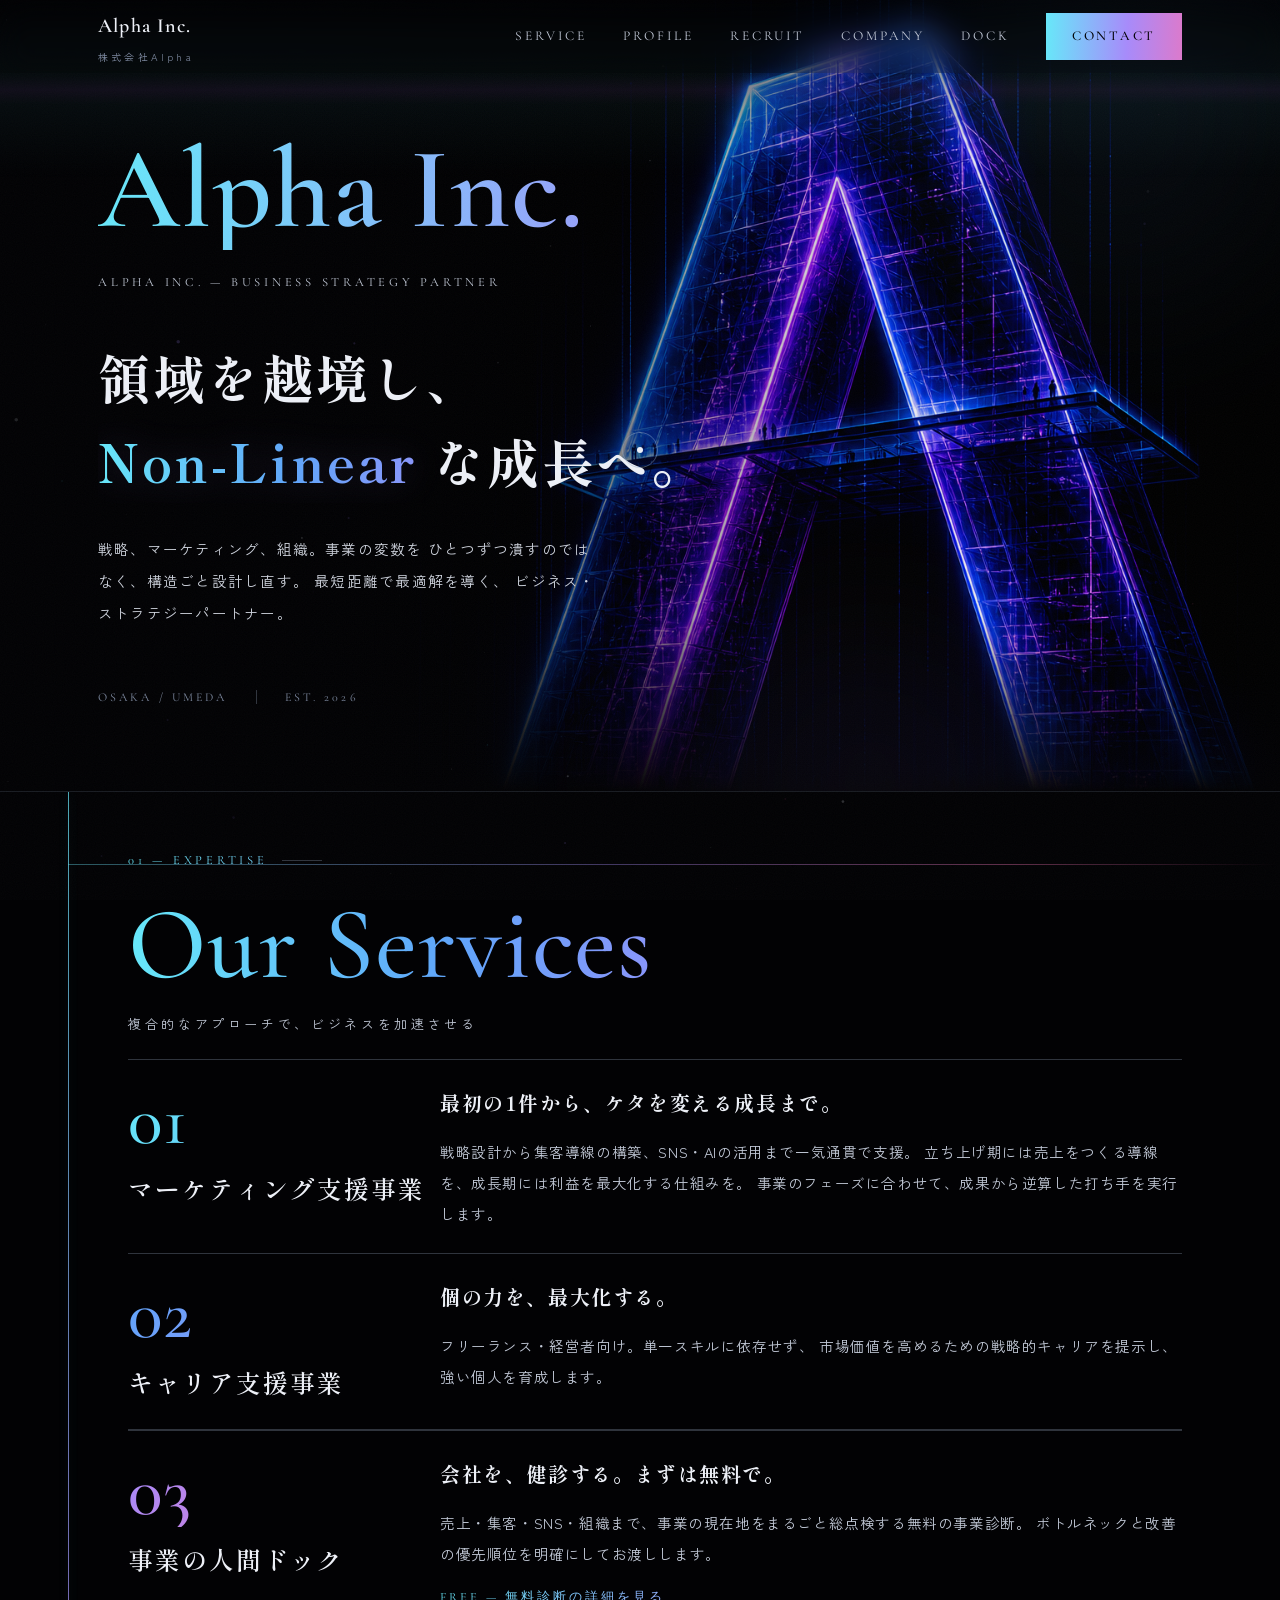
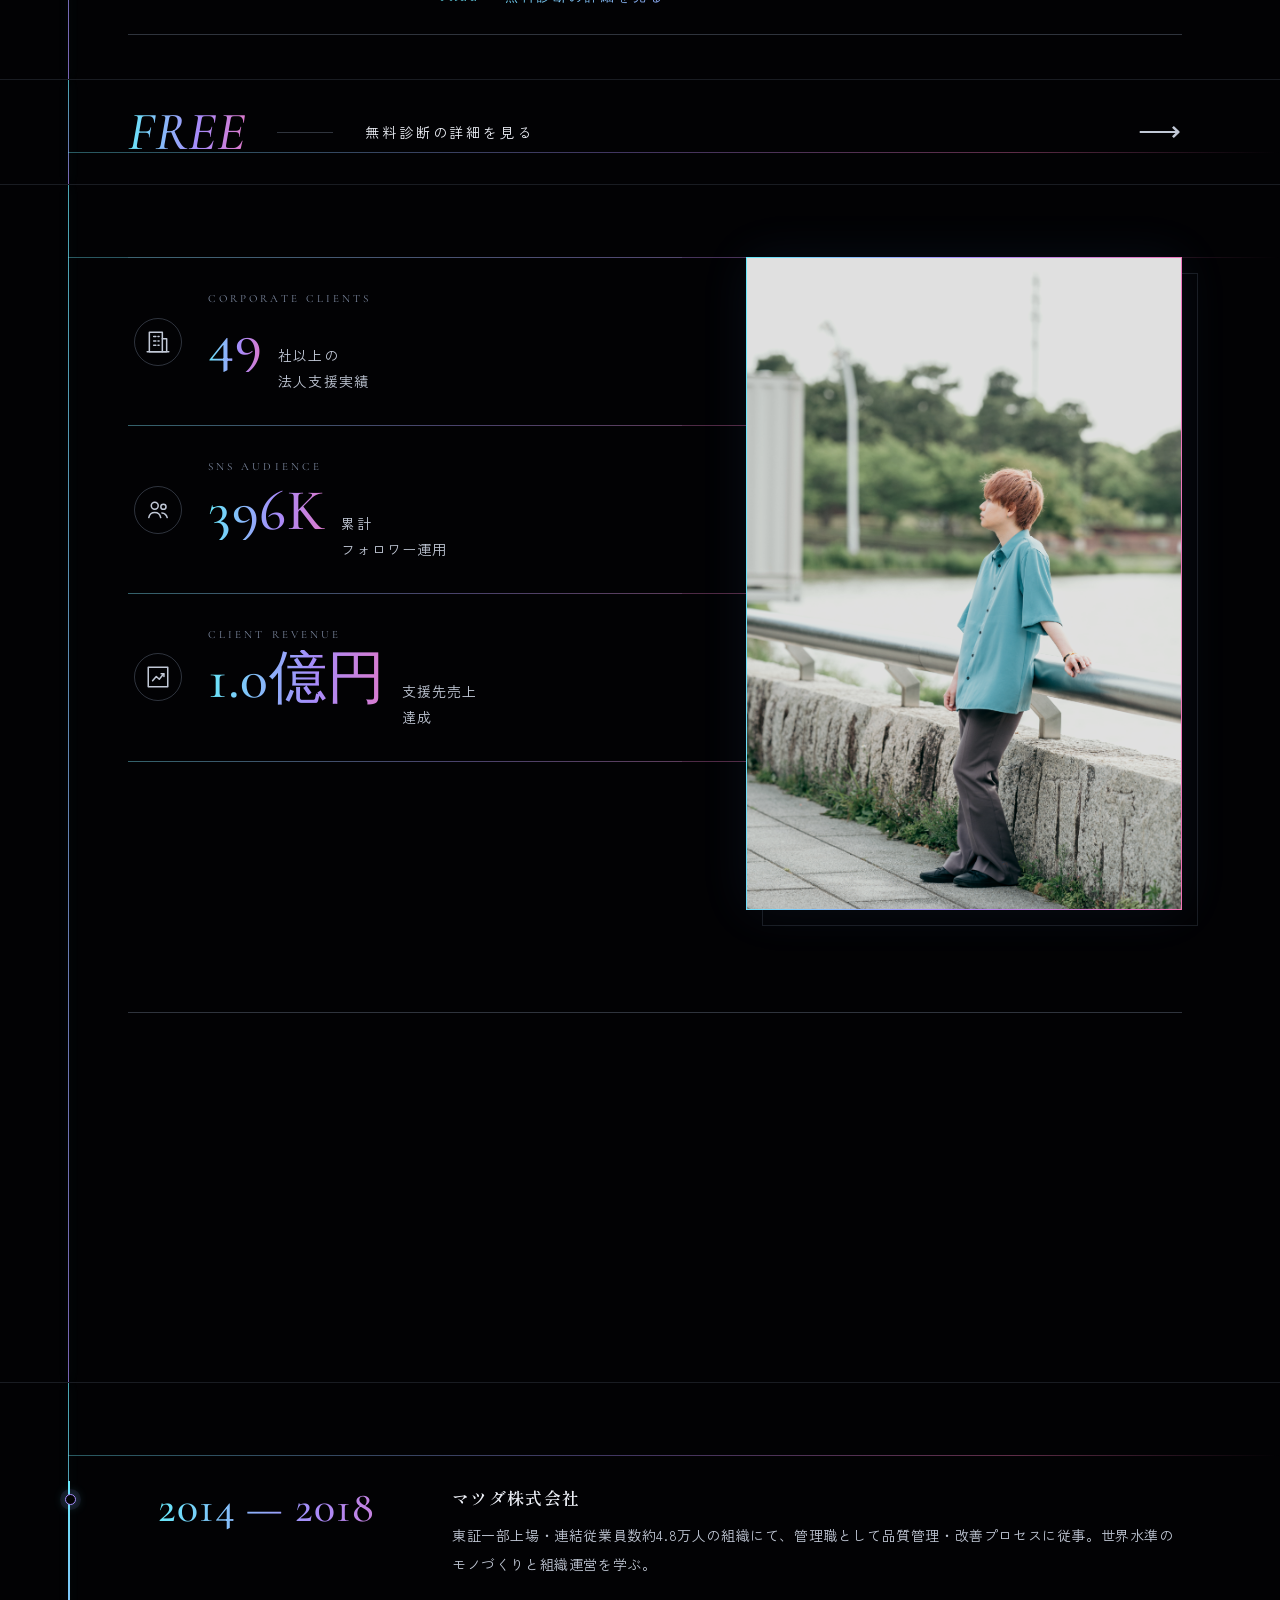
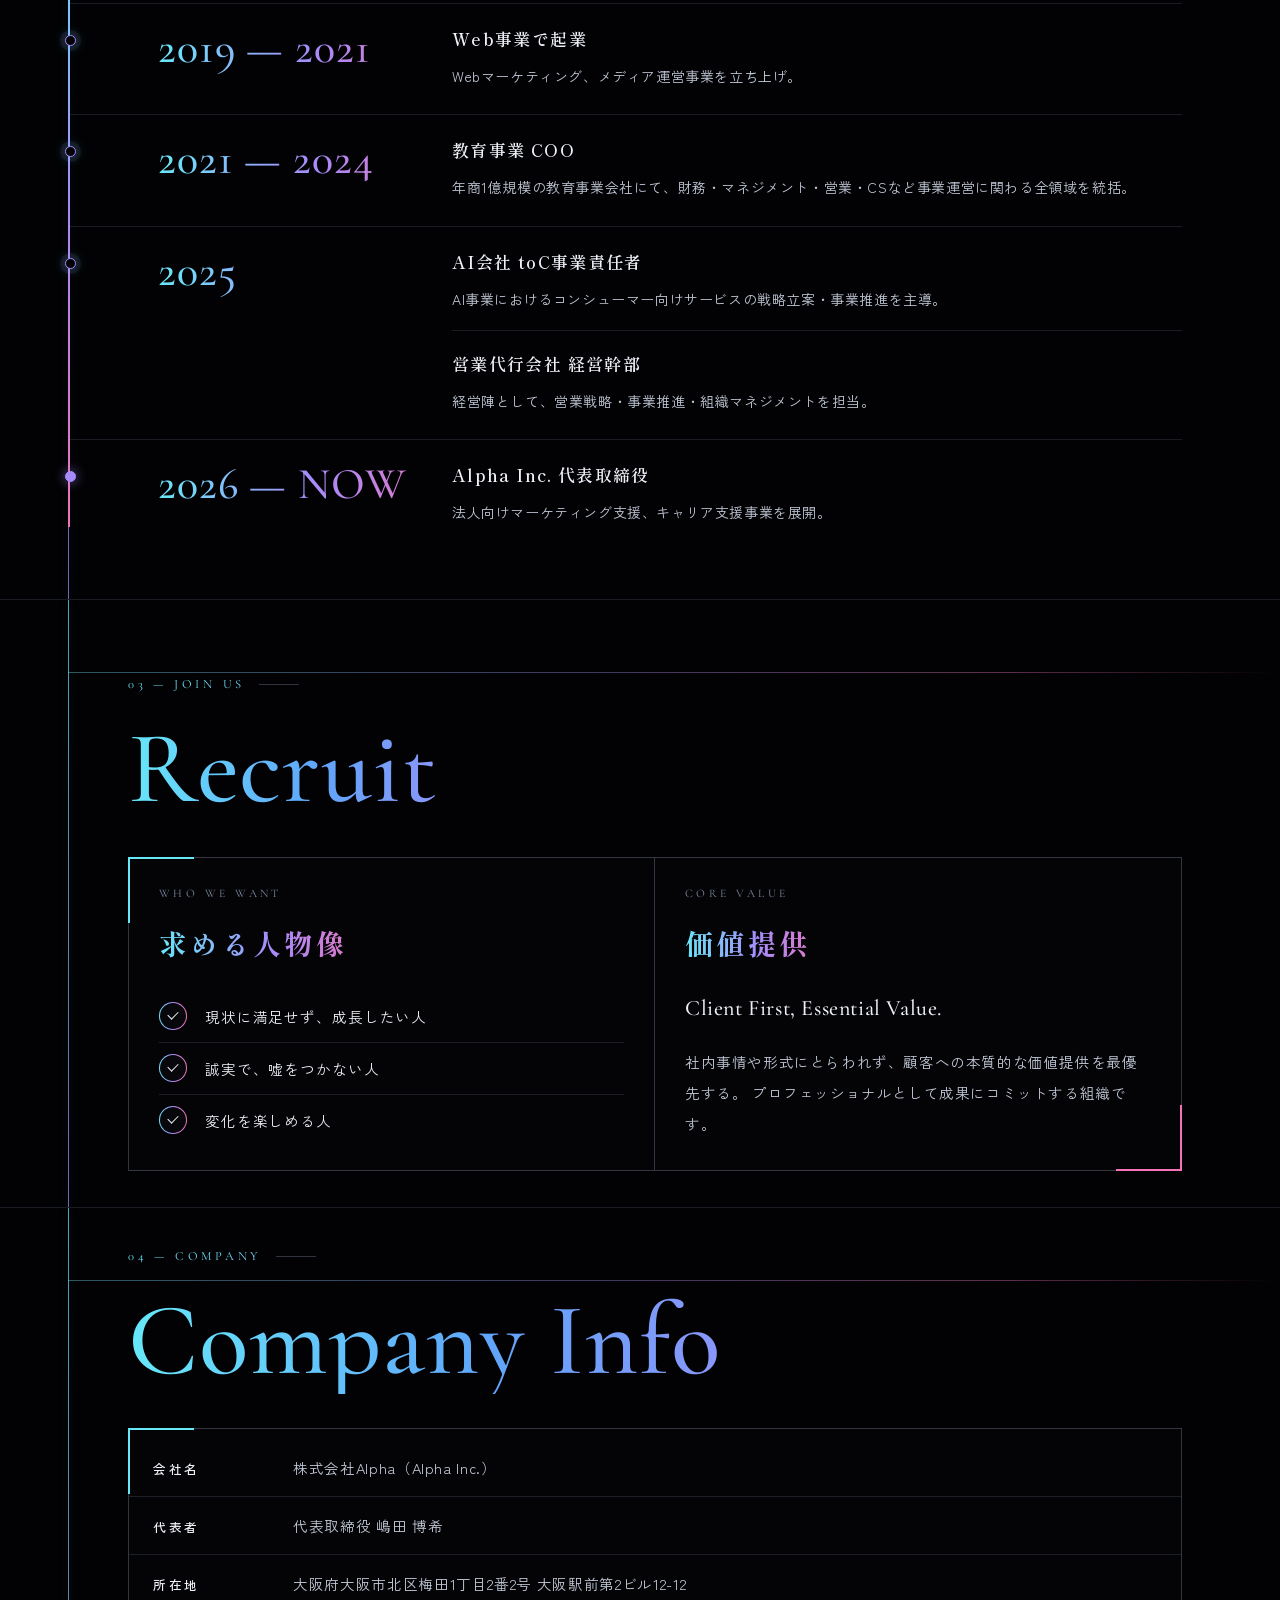
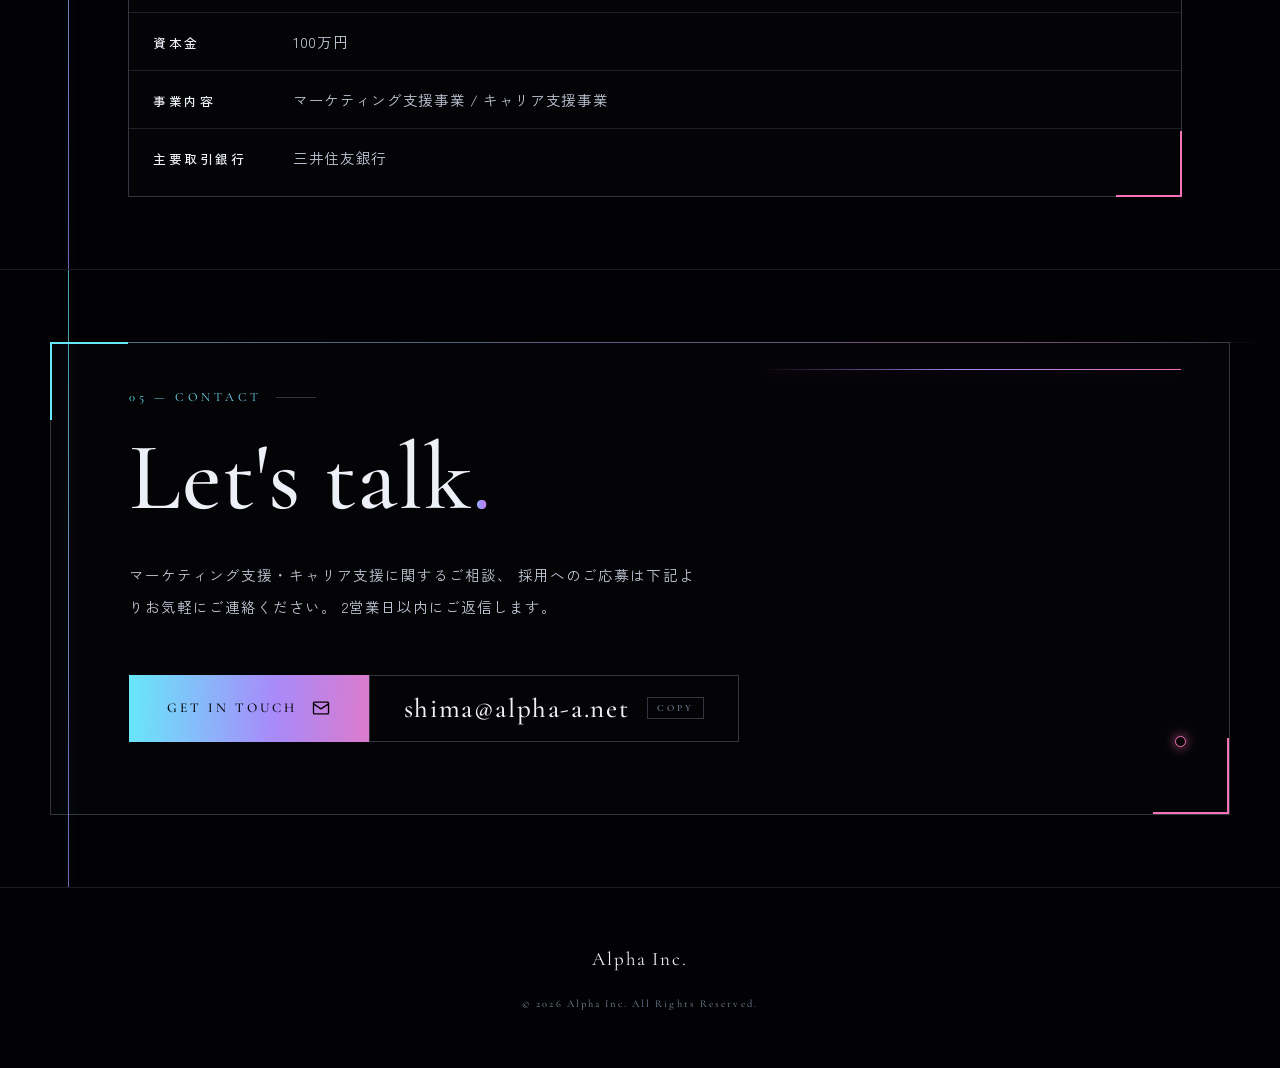
==== commit bf17a2ca: "Add files via upload" ====
--- a/index.html
+++ b/index.html
@@ -1,1123 +1,1127 @@
-<!DOCTYPE html>
-<html lang="ja">
-<head>
-<meta charset="UTF-8">
-<meta name="google-site-verification" content="zDJbOC0sXGMiwVKMPyb7sLdUPesDh-PB2zHxSnpcwtA">
-<meta name="viewport" content="width=device-width, initial-scale=1.0">
-<title>株式会社Alpha | Alpha Inc. — ビジネス・ストラテジーパートナー</title>
-<meta name="description" content="株式会社Alphaは、マーケティング支援とキャリア支援を軸に、事業の非連続な成長を支えるビジネス・ストラテジーパートナーです。大阪・梅田。">
-<meta name="application-name" content="株式会社Alpha">
-<meta property="og:title" content="株式会社Alpha | Alpha Inc.">
-<meta property="og:description" content="領域を越境し、非連続な成長へ。マーケティング支援・キャリア支援のビジネス・ストラテジーパートナー。">
-<meta property="og:type" content="website">
-<meta property="og:site_name" content="株式会社Alpha">
-<meta property="og:url" content="https://www.alpha-a.net/">
-<meta property="og:image" content="https://www.alpha-a.net/meisi.jpg">
-<meta name="twitter:card" content="summary_large_image">
-<link rel="canonical" href="https://www.alpha-a.net/">
-<link rel="icon" type="image/png" sizes="192x192" href="/favicon.png">
-<link rel="apple-touch-icon" href="/meisi.png">
-<script type="application/ld+json">
-{
-  "@context": "https://schema.org",
-  "@graph": [
-    {
-      "@type": "WebSite",
-      "@id": "https://www.alpha-a.net/#website",
-      "url": "https://www.alpha-a.net/",
-      "name": "株式会社Alpha",
-      "alternateName": ["Alpha Inc.", "Alpha"],
-      "publisher": {"@id": "https://www.alpha-a.net/#organization"},
-      "inLanguage": "ja"
-    },
-    {
-      "@type": "Organization",
-      "@id": "https://www.alpha-a.net/#organization",
-      "name": "株式会社Alpha",
-      "alternateName": "Alpha Inc.",
-      "url": "https://www.alpha-a.net/",
-      "logo": {
-        "@type": "ImageObject",
-        "url": "https://www.alpha-a.net/favicon.png",
-        "width": 192,
-        "height": 192
-      },
-      "email": "shima@alpha-a.net",
-      "founder": {"@type": "Person", "name": "嶋田博希"},
-      "address": {
-        "@type": "PostalAddress",
-        "addressRegion": "大阪府",
-        "addressLocality": "大阪市北区",
-        "streetAddress": "梅田1丁目2番2号 大阪駅前第2ビル12-12"
-      }
-    }
-  ]
-}
-</script>
-<link rel="preconnect" href="https://fonts.googleapis.com">
-<link rel="preconnect" href="https://fonts.gstatic.com" crossorigin>
-<link href="https://fonts.googleapis.com/css2?family=Cormorant+Garamond:ital,wght@0,400;0,500;0,600;1,400;1,500&family=Great+Vibes&family=Shippori+Mincho:wght@500;600;700&family=Zen+Kaku+Gothic+New:wght@300;400;500;700&display=swap" rel="stylesheet">
-<style>
-  :root{
-    --bg:#020204;
-    --bg2:#07070C;
-    --ink:#EDF0F7;
-    --muted:#C1C8D6;
-    --faint:#7E8AA1;
-    --c1:#67E8F9;   /* cyan   */
-    --cb:#60A5FA;   /* blue   */
-    --c2:#A78BFA;   /* violet */
-    --c3:#F472B6;   /* pink   */
-    --grad:linear-gradient(92deg,var(--c1) 0%,var(--c2) 48%,var(--c3) 100%);
-    --hairline:rgba(170,188,218,.27);
-    --hairline-soft:rgba(170,188,218,.14);
-    --en:"Cormorant Garamond",serif;
-    --script:"Great Vibes",cursive;
-    --mincho:"Shippori Mincho",serif;
-    --gothic:"Zen Kaku Gothic New",sans-serif;
-  }
-  *{margin:0;padding:0;box-sizing:border-box}
-  html{scroll-behavior:smooth}
-  body{
-    background:var(--bg);
-    color:var(--ink);
-    font-family:var(--gothic);
-    font-weight:400;
-    font-size:15px;
-    line-height:2;
-    letter-spacing:.04em;
-    -webkit-font-smoothing:antialiased;
-    overflow-x:hidden;
-  }
-  ::selection{background:var(--c2);color:var(--bg)}
-  img{max-width:100%;display:block}
-  a{color:inherit;text-decoration:none}
-
-  .wrap{max-width:1180px;margin:0 auto;padding:0 48px;position:relative;z-index:2}
-  @media(max-width:720px){.wrap{padding:0 22px}}
-
-  /* グラデ文字（ホロ揺れ共通） */
-  .gtx,.stat .v,.yr,.free-band .fw,.script,.rec .k,.contact h2 .dot,.menu a.cta,.intro-a,.hero-name{
-    background-image:linear-gradient(92deg,var(--c1),var(--c2),var(--c3),var(--c2),var(--c1));
-    background-size:240% 100%;
-    animation:holo 8s ease-in-out infinite;
-  }
-  .gtx,.stat .v,.yr,.free-band .fw,.script,.rec .k,.contact h2 .dot,.intro-a,.hero-name{
-    -webkit-background-clip:text;background-clip:text;color:transparent;
-  }
-  @keyframes holo{0%,100%{background-position:0% 50%}50%{background-position:100% 50%}}
-
-  /* ---------- intro（初回のみ） ---------- */
-  .intro{position:fixed;inset:0;z-index:300;background:var(--bg);display:flex;align-items:center;justify-content:center}
-  .intro-line{position:absolute;left:0;right:0;top:50%;height:1px;background:var(--grad);transform:scaleX(0);transform-origin:left}
-  .intro-a{
-    font-family:var(--en);font-style:italic;font-weight:500;font-size:110px;line-height:1;
-    filter:drop-shadow(0 0 30px rgba(167,139,250,.5));
-    opacity:0;transform:scale(.86);position:relative;padding:0 34px;
-  }
-  .intro-a::before{content:"";position:absolute;inset:-10px 0;background:var(--bg);z-index:-1}
-  .intro.play .intro-line{animation:lineDraw .55s cubic-bezier(.7,0,.2,1) forwards}
-  .intro.play .intro-a{animation:aPop .7s .3s cubic-bezier(.16,1,.3,1) forwards}
-  @keyframes lineDraw{to{transform:scaleX(1)}}
-  @keyframes aPop{to{opacity:1;transform:scale(1)}}
-  .intro.done{opacity:0;visibility:hidden;transition:opacity .55s ease,visibility 0s .55s}
-
-  /* ---------- 背景（星屑・色相の旅・粒子） ---------- */
-  .sky{position:fixed;inset:0;z-index:0;pointer-events:none;opacity:.26}
-  .sky-l{position:absolute;inset:-15%;opacity:0;will-change:opacity}
-  .sky-cyan{background:
-    radial-gradient(42% 46% at 18% 30%,rgba(103,232,249,.13),transparent 70%),
-    radial-gradient(40% 44% at 84% 72%,rgba(167,139,250,.08),transparent 70%)}
-  .sky-violet{background:
-    radial-gradient(44% 48% at 78% 24%,rgba(167,139,250,.15),transparent 70%),
-    radial-gradient(38% 42% at 20% 78%,rgba(244,114,182,.07),transparent 70%)}
-  .sky-pink{background:
-    radial-gradient(44% 48% at 68% 62%,rgba(244,114,182,.14),transparent 70%),
-    radial-gradient(40% 44% at 26% 26%,rgba(167,139,250,.09),transparent 70%)}
-  #stars{position:fixed;inset:0;z-index:1;pointer-events:none;opacity:.42}
-  .grain{
-    position:fixed;inset:0;z-index:50;pointer-events:none;opacity:.05;
-    background-image:url("data:image/svg+xml,%3Csvg xmlns='http://www.w3.org/2000/svg' width='160' height='160'%3E%3Cfilter id='n'%3E%3CfeTurbulence type='fractalNoise' baseFrequency='0.9' numOctaves='2'/%3E%3C/filter%3E%3Crect width='160' height='160' filter='url(%23n)' opacity='0.6'/%3E%3C/svg%3E");
-  }
-
-  /* ---------- custom cursor ---------- */
-  @media(pointer:fine){
-    .has-cursor,.has-cursor a,.has-cursor button{cursor:none}
-  }
-  .cur-dot,.cur-ring{position:fixed;top:0;left:0;z-index:400;pointer-events:none;border-radius:50%;opacity:0;transition:opacity .3s}
-  .has-cursor .cur-dot,.has-cursor .cur-ring{opacity:1}
-  .cur-dot{width:6px;height:6px;background:var(--ink);margin:-3px 0 0 -3px}
-  .cur-ring{
-    width:36px;height:36px;margin:-18px 0 0 -18px;
-    border:1px solid rgba(150,168,200,.45);
-    transition:opacity .3s,border-color .3s,background .3s;
-  }
-  .cur-ring.on-link{
-    border:1px solid transparent;
-    background:linear-gradient(rgba(4,6,11,0),rgba(4,6,11,0)) padding-box,var(--grad) border-box;
-  }
-
-  /* ---------- header ---------- */
-  header{
-    position:fixed;top:0;left:0;right:0;z-index:100;
-    background:rgba(2,2,4,.08);
-    -webkit-backdrop-filter:blur(16px);backdrop-filter:blur(16px);
-    border-bottom:1px solid transparent;
-    transition:background .35s,border-color .35s;
-  }
-  header.scrolled{background:rgba(2,2,4,.84);border-bottom-color:var(--hairline-soft)}
-  .nav{display:flex;align-items:center;justify-content:space-between;height:72px}
-  .brand{display:flex;flex-direction:column;gap:1px}
-  .brand .en{font-family:var(--en);font-size:20px;font-weight:600;letter-spacing:.06em}
-  .brand .ja{font-size:10px;color:var(--faint);letter-spacing:.32em}
-  .menu{display:flex;align-items:center;gap:36px}
-  .menu a{font-family:var(--en);font-size:13.5px;letter-spacing:.22em;color:var(--muted);transition:color .3s}
-  .menu a:hover{color:var(--ink)}
-  .menu a.cta{
-    color:var(--bg);padding:10px 26px;letter-spacing:.2em;font-weight:500;
-    transition:filter .3s,transform .3s;
-  }
-  .menu a.cta:hover{filter:brightness(1.15);transform:translateY(-1px)}
-  @media(max-width:860px){.menu a:not(.cta){display:none}}
-
-  /* ---------- hero ---------- */
-  .hero{
-    min-height:clamp(680px,88svh,860px);position:relative;overflow:hidden;
-    display:flex;flex-direction:column;justify-content:center;
-    border-bottom:1px solid var(--hairline-soft);
-    padding:112px 0 64px;
-  }
-  .hero .wrap{width:100%}
-  .hero-art{position:absolute;inset:0;z-index:0;pointer-events:none;background:#000}
-  .hero-art img{
-    position:absolute;inset:0;
-    width:100%;height:100%;max-width:none;object-fit:cover;object-position:center;
-    opacity:.98;
-  }
-  .hero-art::after{
-    content:"";position:absolute;inset:0;
-    background:
-      linear-gradient(90deg,#020204 0%,rgba(2,2,4,.94) 25%,rgba(2,2,4,.56) 44%,rgba(2,2,4,.04) 69%),
-      linear-gradient(0deg,#020204 0%,transparent 22%),
-      linear-gradient(180deg,rgba(2,2,4,.72) 0%,transparent 18%);
-  }
-  @media(max-width:860px){
-    .hero-art img{object-position:67% center;opacity:.62}
-    .hero-art::after{background:
-      linear-gradient(0deg,var(--bg) 4%,rgba(2,2,4,.62) 46%,rgba(2,2,4,.38) 100%),
-      linear-gradient(90deg,rgba(2,2,4,.92),rgba(2,2,4,.2))}
-  }
-  .aurora{position:absolute;border-radius:50%;filter:blur(110px);pointer-events:none;z-index:0}
-  .aurora.a1{width:520px;height:520px;right:-100px;top:-140px;background:radial-gradient(circle,rgba(96,165,250,.12),transparent 65%)}
-  .aurora.a2{width:460px;height:460px;right:180px;bottom:-220px;background:radial-gradient(circle,rgba(167,139,250,.1),transparent 65%)}
-  .hero-glow{
-    position:absolute;z-index:0;width:460px;height:460px;border-radius:50%;
-    background:radial-gradient(circle,rgba(167,139,250,.16),rgba(103,232,249,.07) 45%,transparent 70%);
-    filter:blur(60px);pointer-events:none;top:0;left:0;opacity:0;transition:opacity .8s;
-  }
-  .hero:hover .hero-glow{opacity:1}
-  .scan{
-    position:absolute;left:0;right:0;top:0;height:180px;z-index:1;pointer-events:none;
-    background:linear-gradient(180deg,transparent,rgba(103,232,249,.045) 42%,rgba(167,139,250,.09) 50%,rgba(103,232,249,.045) 58%,transparent);
-    animation:scanMove 9s cubic-bezier(.4,0,.6,1) infinite;
-  }
-  @keyframes scanMove{0%{transform:translateY(-220px)}100%{transform:translateY(110vh)}}
-
-  h1.hero-name{
-    font-family:var(--en);font-weight:600;
-    font-size:clamp(58px,9vw,120px);line-height:1.04;letter-spacing:.01em;
-    margin-bottom:20px;
-  }
-  .hero-label{
-    font-family:var(--en);font-size:12.5px;letter-spacing:.3em;color:var(--muted);
-    margin-bottom:40px;
-  }
-  h2.hero-title{
-    font-family:var(--mincho);font-weight:700;
-    font-size:clamp(27px,4.2vw,52px);
-    line-height:1.62;letter-spacing:.05em;
-    margin-bottom:30px;
-  }
-  h2.hero-title .nb{white-space:nowrap}
-  .hero-sub{
-    max-width:500px;color:#D0D5DF;
-    font-size:14.5px;line-height:2.2;letter-spacing:.085em;
-    margin-bottom:56px;
-  }
-  .hero-meta{
-    display:flex;align-items:center;gap:28px;
-    font-family:var(--en);font-size:12px;letter-spacing:.26em;color:var(--faint);
-  }
-  .hero-meta .sep{width:1px;height:14px;background:var(--hairline)}
-  .ln{display:block;overflow:hidden}
-  .ln-in{display:inline-block;vertical-align:top}
-  .js .ln-in{transform:translateY(112%);transition:transform 1.1s cubic-bezier(.16,1,.3,1)}
-  .js .ln:nth-child(2) .ln-in{transition-delay:.14s}
-  .js .rv.lines.in .ln-in{transform:none}
-
-  /* ---------- section scaffolding ---------- */
-  section{padding:130px 0;border-bottom:1px solid var(--hairline-soft);position:relative;overflow:hidden}
-  #service{padding:56px 0 44px}
-  .rail-section{isolation:isolate}
-  .rail-section::before{
-    content:"";position:absolute;z-index:0;
-    left:max(18px,calc((100vw - 1180px)/2 + 18px));top:0;bottom:0;width:1px;
-    background:linear-gradient(180deg,var(--c1),var(--c2) 46%,var(--c3) 78%,var(--c1));
-    background-size:100% 220%;opacity:.72;animation:railFlow 8s linear infinite;
-    box-shadow:0 0 12px rgba(103,232,249,.34);
-  }
-  .rail-section::after{
-    content:"";position:absolute;z-index:0;
-    left:max(18px,calc((100vw - 1180px)/2 + 18px));right:0;top:72px;height:1px;
-    background:linear-gradient(90deg,var(--c1),var(--c2) 45%,var(--c3) 78%,transparent);
-    opacity:.38;
-  }
-  .rail-section>.wrap{padding-left:78px}
-  @keyframes railFlow{to{background-position:0 220%}}
-  @media(max-width:720px){
-    .rail-section::before,.rail-section::after{left:14px}
-    .rail-section>.wrap{padding-left:34px}
-  }
-  .sec-no{
-    font-family:var(--en);font-size:12.5px;letter-spacing:.3em;
-    display:flex;align-items:center;gap:14px;margin-bottom:18px;
-  }
-  .sec-no::after{content:"";flex:0 0 40px;height:1px;background:var(--hairline)}
-  .sec-title{
-    font-family:var(--en);font-weight:500;
-    font-size:clamp(46px,7vw,76px);line-height:1.05;letter-spacing:.01em;
-    display:inline-block;
-    background-image:linear-gradient(92deg,var(--c1),var(--cb) 28%,var(--c2) 58%,var(--c3) 100%);
-    background-size:220% 100%;
-    -webkit-background-clip:text;background-clip:text;color:transparent;
-    animation:holo 8s ease-in-out infinite;
-  }
-  .sec-title-ja{margin-top:12px;font-size:13px;color:var(--muted);letter-spacing:.28em}
-  .sec-head{margin-bottom:72px}
-  #service .sec-head{margin-bottom:22px}
-  #service .sec-title{font-size:clamp(64px,8vw,108px)}
-  #recruit .sec-head,#company .sec-head{margin-bottom:34px}
-
-  .hero-title .en{
-    display:inline-block;
-    background-image:linear-gradient(92deg,var(--c1),var(--cb) 28%,var(--c2) 58%,var(--c3) 100%);
-    background-size:220% 100%;
-    -webkit-background-clip:text;background-clip:text;color:transparent;
-    animation:holo 8s ease-in-out infinite;
-    filter:drop-shadow(0 0 18px rgba(167,139,250,.2));
-  }
-
-  /* ---------- services ---------- */
-  .svc{
-    border-top:1px solid var(--hairline);
-    display:grid;grid-template-columns:minmax(230px,280px) minmax(0,1fr);gap:32px;
-    padding:24px 0;align-items:start;position:relative;
-    transition:background .4s;
-  }
-  .svc>div{min-width:0}
-  .svc:last-of-type{border-bottom:1px solid var(--hairline)}
-  .svc:hover{background:rgba(150,168,200,.03)}
-  .svc-no{
-    font-family:var(--en);font-weight:500;font-size:clamp(52px,6vw,72px);line-height:1;
-    -webkit-background-clip:text;background-clip:text;color:transparent;
-    background-size:240% 100%;animation:holo 8s ease-in-out infinite;
-    margin-bottom:10px;
-  }
-  .svc.m1 .svc-no{background-image:linear-gradient(120deg,var(--c1),var(--cb),var(--c1))}
-  .svc.m2 .svc-no{background-image:linear-gradient(120deg,var(--cb),var(--c2),var(--cb))}
-  .svc.m3 .svc-no{background-image:linear-gradient(120deg,var(--c2),var(--c3),var(--c2))}
-  .svc h3{font-family:var(--mincho);font-weight:600;font-size:clamp(20px,2.2vw,25px);letter-spacing:.08em;line-height:1.8;word-break:keep-all}
-  .svc-lead{font-family:var(--mincho);font-weight:700;font-size:clamp(16px,1.8vw,20px);letter-spacing:.08em;color:var(--ink);margin-bottom:14px;line-height:1.9}
-  .svc-body{color:var(--muted);font-size:14.5px;line-height:2.15}
-  .svc-more{
-    margin-top:16px;font-family:var(--en);font-size:12.5px;letter-spacing:.24em;
-    background:var(--grad);-webkit-background-clip:text;background-clip:text;color:transparent;
-  }
-  a.svc{color:inherit;display:grid}
-  .svc::after{
-    content:"→";position:absolute;right:6px;top:50%;margin-top:-14px;
-    font-family:var(--en);font-size:24px;color:var(--muted);
-    opacity:0;transform:translateX(-12px);transition:opacity .4s,transform .4s;
-  }
-  .svc:hover::after{opacity:1;transform:none}
-  @media(max-width:760px){.svc{grid-template-columns:1fr;gap:20px;padding:48px 0}}
-
-  /* ---------- FREE band ---------- */
-  .free-band{
-    display:flex;align-items:center;gap:32px;
-    padding:22px 0;border-bottom:1px solid var(--hairline-soft);
-    position:relative;overflow:hidden;
-  }
-  .free-band .wrap{display:flex;align-items:center;gap:32px;width:100%}
-  .free-band .fw{
-    font-family:var(--en);font-style:italic;font-weight:500;
-    font-size:clamp(34px,4.6vw,54px);line-height:1;flex:none;
-  }
-  .free-band .dash{flex:0 0 56px;height:1px;background:var(--hairline)}
-  .free-band .tx{font-size:14px;letter-spacing:.2em;color:var(--ink);flex:none}
-  .free-band .arrow{
-    margin-left:auto;font-family:var(--en);font-size:30px;color:var(--muted);
-    transition:transform .4s,color .4s;flex:none;
-  }
-  .free-band:hover .arrow{transform:translateX(12px);color:var(--c1)}
-  @media(max-width:640px){
-    .free-band .wrap{gap:18px}
-    .free-band .dash{flex:0 0 24px}
-    .free-band .tx{font-size:12px;letter-spacing:.12em}
-  }
-
-  /* ---------- stats + photo ---------- */
-  .stats-sec{padding:72px 0 84px}
-  .stats-grid{
-    display:grid;grid-template-columns:minmax(0,1.12fr) minmax(300px,.88fr);
-    gap:clamp(36px,5vw,72px);align-items:start;position:relative;
-  }
-  @media(max-width:920px){.stats-grid{grid-template-columns:1fr;gap:56px}}
-  .stat{
-    display:flex;align-items:center;gap:26px;
-    padding:30px 6px;border-bottom:1px solid var(--hairline-soft);
-    position:relative;
-  }
-  .stat>div:last-child{min-width:0}
-  .stat::after{
-    content:"";position:absolute;left:0;right:-86px;bottom:-1px;height:1px;
-    background:linear-gradient(90deg,var(--c1),var(--c2) 52%,var(--c3));
-    opacity:.34;transform:scaleX(.18);transform-origin:left;transition:transform .9s cubic-bezier(.16,1,.3,1);
-  }
-  .stat.in::after{transform:scaleX(1)}
-  .stat:first-child{border-top:1px solid var(--hairline-soft)}
-  .stat .ic{
-    flex:none;width:48px;height:48px;border:1px solid var(--hairline);border-radius:50%;
-    display:flex;align-items:center;justify-content:center;
-  }
-  .stat .ic svg{width:26px;height:26px;stroke:var(--muted);fill:none;stroke-width:1.4;stroke-linecap:round;stroke-linejoin:round}
-  .stat .k{font-family:var(--en);font-size:11px;letter-spacing:.28em;color:var(--faint);margin-bottom:4px}
-  .stat .row{display:flex;align-items:baseline;gap:16px;flex-wrap:wrap}
-  .stat .v{font-family:var(--en);font-weight:500;font-size:clamp(40px,4.6vw,58px);line-height:1}
-  .stat .l{font-size:14px;color:var(--muted);letter-spacing:.08em;line-height:1.85}
-  .prof-photo{position:relative;padding:1px;background:var(--grad);box-shadow:0 0 48px rgba(96,165,250,.08)}
-  .prof-photo img{width:100%;aspect-ratio:2/3;object-fit:cover;filter:saturate(.82) contrast(1.08) brightness(.88)}
-  .prof-photo::after{content:"";position:absolute;inset:16px -16px -16px 16px;border:1px solid var(--hairline-soft);z-index:-1}
-
-  /* ---------- profile ---------- */
-  .profile-head{position:relative;margin-bottom:0;min-width:0}
-  .profile-bridge{
-    position:relative;z-index:4;width:100%;margin-top:clamp(64px,8vw,108px);
-    padding:52px 0 0;border-top:1px solid var(--hairline);
-    display:grid;grid-template-columns:minmax(340px,.78fr) minmax(0,1.22fr);
-    grid-template-areas:"head name" "head copy";
-    column-gap:clamp(44px,5vw,68px);align-items:start;
-  }
-  .profile-bridge .profile-head{grid-area:head}
-  .profile-bridge .prof-name{grid-area:name}
-  .profile-bridge .prof-copy{grid-area:copy}
-  .profile-bridge .sec-title{font-size:clamp(76px,8.2vw,118px)}
-  .profile-career{padding:36px 0 72px;z-index:3}
-  .script{
-    font-family:var(--script);font-weight:400;
-    font-size:clamp(34px,5vw,58px);line-height:1;
-    display:inline-block;transform:rotate(-5deg);
-    position:relative;z-index:2;
-    margin:-18px 0 0 clamp(28px,5vw,82px);white-space:nowrap;
-    filter:drop-shadow(0 4px 18px rgba(167,139,250,.35));
-  }
-  .prof-name{display:flex;align-items:baseline;gap:18px;margin-bottom:24px;flex-wrap:wrap}
-  .prof-name .ja{font-family:var(--mincho);font-weight:600;font-size:21px;letter-spacing:.14em}
-  .prof-name .role{font-size:11.5px;letter-spacing:.26em;color:var(--muted)}
-  .prof-copy{
-    font-family:var(--mincho);font-weight:700;
-    font-size:clamp(22px,2.8vw,34px);line-height:1.9;letter-spacing:.06em;
-    margin-bottom:38px;
-  }
-  .prof-copy em{
-    font-style:normal;
-    background:var(--grad);-webkit-background-clip:text;background-clip:text;color:transparent;
-    background-size:240% 100%;animation:holo 8s ease-in-out infinite;
-  }
-  .career-label{font-family:var(--en);font-size:12px;letter-spacing:.3em;color:var(--faint);margin-bottom:38px}
-  .career{list-style:none;border-left:2px solid transparent;border-image:linear-gradient(180deg,var(--c1),var(--c2),var(--c3)) 1;}
-  .profile-career .career{margin-left:-60px}
-  .career li{
-    position:relative;padding:0 0 24px 88px;
-    display:grid;grid-template-columns:260px minmax(0,1fr);gap:34px;align-items:start;
-    border-bottom:1px solid var(--hairline-soft);margin-bottom:18px;
-  }
-  .career li>div{min-width:0}
-  .career li:last-child{padding-bottom:0;border-bottom:none;margin-bottom:0}
-  .career li::before{
-    content:"";position:absolute;left:-5px;top:13px;
-    width:9px;height:9px;background:var(--bg);border:1px solid var(--c2);border-radius:50%;
-    box-shadow:0 0 0 5px rgba(167,139,250,.08),0 0 12px rgba(103,232,249,.45);
-  }
-  .career li.now::before{background:var(--c2);border-color:var(--c2);box-shadow:0 0 12px rgba(167,139,250,.7)}
-  .yr{
-    font-family:var(--en);font-weight:500;
-    font-size:clamp(30px,3.6vw,44px);line-height:1.2;letter-spacing:.02em;
-    white-space:nowrap;
-  }
-  .career h4{font-family:var(--mincho);font-weight:600;font-size:17px;letter-spacing:.08em;margin-bottom:6px}
-  .career p{color:var(--muted);font-size:14px;line-height:2.05}
-  .career-role+.career-role{margin-top:16px;padding-top:16px;border-top:1px solid var(--hairline-soft)}
-  @media(max-width:760px){
-    .career li{grid-template-columns:1fr;gap:8px;padding-left:34px}
-    .yr{font-size:28px}
-  }
-
-  /* ---------- recruit ---------- */
-  .cbox{position:relative;border:1px solid var(--hairline);background:rgba(150,168,200,.02)}
-  .cbox::before{
-    content:"";position:absolute;top:-1px;left:-1px;width:64px;height:64px;
-    border-top:2px solid var(--c1);border-left:2px solid var(--c1);pointer-events:none;
-  }
-  .cbox::after{
-    content:"";position:absolute;bottom:-1px;right:-1px;width:64px;height:64px;
-    border-bottom:2px solid var(--c3);border-right:2px solid var(--c3);pointer-events:none;
-  }
-  #recruit{padding:72px 0 36px}
-  #recruit .sec-title{font-size:clamp(72px,8vw,108px)}
-  .rec{display:grid;grid-template-columns:1fr 1fr}
-  @media(max-width:860px){.rec{grid-template-columns:1fr}}
-  .rec>div{padding:24px 30px}
-  .rec>div:first-child{border-right:1px solid var(--hairline)}
-  @media(max-width:860px){.rec>div{padding:44px 26px}.rec>div:first-child{border-right:none;border-bottom:1px solid var(--hairline)}}
-  .rec .ke{font-family:var(--en);font-size:11.5px;letter-spacing:.3em;color:var(--faint);margin-bottom:10px}
-  .rec .k{font-family:var(--mincho);font-weight:700;font-size:clamp(22px,2.6vw,28px);letter-spacing:.12em;display:inline-block;margin-bottom:20px}
-  .rec ul{list-style:none}
-  .rec ul li{
-    display:flex;align-items:center;gap:18px;
-    padding:11px 0;border-bottom:1px solid var(--hairline-soft);
-    font-size:14.5px;letter-spacing:.06em;font-weight:400;
-  }
-  .rec ul li:last-child{border-bottom:none}
-  .chk{
-    flex:none;width:28px;height:28px;border-radius:50%;position:relative;
-    border:1px solid transparent;
-    background:linear-gradient(var(--bg2),var(--bg2)) padding-box,var(--grad) border-box;
-  }
-  .chk::after{
-    content:"";position:absolute;left:8px;top:8px;width:9px;height:5px;
-    border-left:1.6px solid var(--ink);border-bottom:1.6px solid var(--ink);
-    transform:rotate(-45deg);
-  }
-  .rec .value-en{font-family:var(--en);font-size:22px;font-weight:500;line-height:1.6;margin-bottom:20px}
-  .rec .value-body{color:var(--muted);font-size:14.5px;line-height:2.15}
-
-  /* ---------- company ---------- */
-  #company{padding:36px 0 72px}
-  #company .sec-title{font-size:clamp(72px,8vw,106px)}
-  .co-table{padding:10px 0}
-  .co-row{
-    display:grid;grid-template-columns:140px 1fr;
-    border-bottom:1px solid var(--hairline-soft);
-    padding:14px 24px;align-items:baseline;
-  }
-  .co-row:last-child{border-bottom:none}
-  @media(max-width:640px){.co-row{grid-template-columns:1fr;gap:4px;padding:20px 24px}}
-  .co-row dt{font-size:12.5px;letter-spacing:.2em;color:var(--ink);font-weight:500}
-  .co-row dd{font-size:14.5px;letter-spacing:.045em;color:var(--muted)}
-
-  /* ---------- contact ---------- */
-  .contact{padding:72px 0}
-  .contact .wrap{position:relative}
-  .contact .wrap{
-    border:1px solid var(--hairline);padding-top:42px;padding-bottom:42px;
-    background:
-      linear-gradient(var(--c3),var(--c3)) right bottom/76px 2px no-repeat,
-      linear-gradient(var(--c3),var(--c3)) right bottom/2px 76px no-repeat,
-      rgba(150,168,200,.018);
-  }
-  .contact .wrap::before{
-    content:"";position:absolute;left:-1px;top:-1px;width:76px;height:76px;
-    border-left:2px solid var(--c1);border-top:2px solid var(--c1);
-  }
-  .contact .wrap::after{
-    content:"";position:absolute;right:48px;top:26px;width:min(36vw,420px);height:1px;
-    background:linear-gradient(90deg,transparent,var(--c2),var(--c3));
-    box-shadow:0 0 14px rgba(244,114,182,.32);
-  }
-  .contact h2{
-    font-family:var(--en);font-weight:500;
-    font-size:clamp(56px,9vw,96px);letter-spacing:.01em;line-height:1.05;
-    margin-bottom:30px;
-  }
-  .contact p{color:var(--muted);font-size:14.5px;line-height:2.2;letter-spacing:.07em;max-width:570px;margin-bottom:52px}
-  .contact-row{display:flex;align-items:stretch;gap:0;flex-wrap:wrap;position:relative}
-  .contact-row::after{
-    content:"";position:absolute;right:-5px;bottom:-5px;width:9px;height:9px;border-radius:50%;
-    background:var(--bg);border:1px solid var(--c3);box-shadow:0 0 12px rgba(244,114,182,.8);
-  }
-  .btn{
-    display:inline-flex;align-items:center;gap:14px;
-    font-family:var(--en);font-size:13.5px;letter-spacing:.22em;font-weight:500;
-    color:var(--bg);padding:20px 38px;
-    background-image:linear-gradient(92deg,var(--c1),var(--c2),var(--c3),var(--c2),var(--c1));
-    background-size:240% 100%;animation:holo 8s ease-in-out infinite;
-    transition:filter .3s,transform .3s;
-  }
-  .btn svg{width:20px;height:20px;stroke:var(--bg);fill:none;stroke-width:1.6;stroke-linecap:round;stroke-linejoin:round}
-  .btn:hover{filter:brightness(1.12);transform:translateY(-2px)}
-  .addr{
-    display:inline-flex;align-items:center;gap:18px;
-    background:none;cursor:pointer;
-    border:1px solid var(--hairline);
-    font-family:var(--en);font-weight:500;font-size:clamp(19px,2.6vw,27px);letter-spacing:.06em;color:var(--ink);
-    padding:14px 34px;transition:border-color .3s,background .3s;
-  }
-  .addr:hover{border-color:var(--c2);background:rgba(150,168,200,.04)}
-  .addr .cp{font-family:var(--en);font-size:9.5px;letter-spacing:.3em;color:var(--faint);border:1px solid var(--hairline);padding:4px 9px}
-  .addr:hover .cp{color:var(--c1);border-color:var(--c1)}
-  .copied{font-size:11.5px;letter-spacing:.14em;color:var(--c1);height:1.4em;margin-top:14px;opacity:0;transition:opacity .35s}
-  .copied.show{opacity:1}
-
-  /* ---------- footer ---------- */
-  footer{padding:52px 0;text-align:center}
-  footer .en{font-family:var(--en);font-size:19px;letter-spacing:.1em;margin-bottom:8px}
-  footer small{font-family:var(--en);font-size:10.5px;letter-spacing:.2em;color:var(--faint)}
-
-  /* ---------- reveal ---------- */
-  .js .rv{opacity:0;transform:translateY(14px);transition:opacity .9s cubic-bezier(.16,1,.3,1),transform .9s cubic-bezier(.16,1,.3,1)}
-  .js .rv.in{opacity:1;transform:none}
-  .js .rv.lines{opacity:1;transform:none;transition:none}
-
-  /* ---------- glitch ---------- */
-  .glitching{animation:glitch .26s steps(2) 1}
-  @keyframes glitch{
-    0%{transform:none;text-shadow:none}
-    25%{transform:translate(-3px,1px) skewX(-5deg);text-shadow:3px 0 rgba(244,114,182,.75),-3px 0 rgba(103,232,249,.75)}
-    55%{transform:translate(2px,-1px) skewX(3deg);text-shadow:-3px 0 rgba(244,114,182,.75),3px 0 rgba(103,232,249,.75)}
-    100%{transform:none;text-shadow:none}
-  }
-
-  /* ---------- holo foil ---------- */
-  .holo{position:relative}
-  .holo::before{
-    content:"";position:absolute;inset:0;z-index:1;pointer-events:none;
-    opacity:0;transition:opacity .45s;
-    background:radial-gradient(420px circle at var(--mx,50%) var(--my,50%),
-      rgba(167,139,250,.2),rgba(103,232,249,.12) 38%,rgba(244,114,182,.07) 60%,transparent 75%);
-  }
-  .holo:hover::before{opacity:1}
-
-  @media(prefers-reduced-motion:reduce){
-    .js .rv,.js .ln-in{opacity:1;transform:none;transition:none}
-    .scan,.btn,.menu a.cta,.gtx,.stat .v,.yr,.free-band .fw,.script,.rec .k,.svc-no,.prof-copy em,.intro-a,.hero-name,.rail-section::before{animation:none}
-  }
-  @media(max-width:920px){
-    .profile-bridge{
-      width:100%;margin-top:56px;padding-top:48px;display:block;
-    }
-    .profile-bridge .profile-head{margin-bottom:40px}
-    .profile-career{padding-top:38px}
-    .profile-career .career{margin-left:-20px}
-    .profile-career .career li{padding-left:54px}
-    .stats-grid{grid-template-columns:1fr;gap:40px}
-  }
-</style>
-</head>
-<body>
-<div class="sky">
-  <div class="sky-l sky-cyan"></div>
-  <div class="sky-l sky-violet"></div>
-  <div class="sky-l sky-pink"></div>
-</div>
-<canvas id="stars"></canvas>
-<div class="grain"></div>
-<div class="cur-dot"></div>
-<div class="cur-ring"></div>
-<div class="intro" id="intro">
-  <div class="intro-line"></div>
-  <div class="intro-a">α</div>
-</div>
-
-<header>
-  <div class="wrap nav">
-    <a href="#" class="brand">
-      <span class="en">Alpha Inc.</span>
-      <span class="ja">株式会社Alpha</span>
-    </a>
-    <nav class="menu">
-      <a href="#service">SERVICE</a>
-      <a href="#profile">PROFILE</a>
-      <a href="#recruit">RECRUIT</a>
-      <a href="#company">COMPANY</a>
-      <a href="dock/">DOCK</a>
-      <a href="#contact" class="cta">CONTACT</a>
-    </nav>
-  </div>
-</header>
-
-<!-- ================= HERO ================= -->
-<div class="hero">
-  <div class="hero-art">
-    <img src="hero-04.png" alt="巨大な透明ガラスとネオンで構成されたAlphaのA型建築">
-  </div>
-  <div class="aurora a1"></div>
-  <div class="aurora a2"></div>
-  <div class="hero-glow" id="heroGlow"></div>
-  <div class="scan"></div>
-
-  <div class="wrap" id="heroTilt">
-    <h1 class="hero-name rv">Alpha Inc.</h1>
-    <div class="hero-label rv">ALPHA INC. — BUSINESS STRATEGY PARTNER</div>
-    <h2 class="hero-title rv lines">
-      <span class="ln"><span class="ln-in">領域を越境し、</span></span>
-      <span class="ln"><span class="ln-in"><span class="en">Non-Linear</span><span class="nb"> な成長へ。</span></span></span>
-    </h2>
-    <p class="hero-sub rv">
-      戦略、マーケティング、組織。事業の変数を
-      ひとつずつ潰すのではなく、構造ごと設計し直す。
-      最短距離で最適解を導く、
-      ビジネス・ストラテジーパートナー。
-    </p>
-    <div class="hero-meta rv">
-      <span>OSAKA / UMEDA</span>
-      <span class="sep"></span>
-      <span>EST. 2026</span>
-    </div>
-  </div>
-</div>
-
-<!-- ================= SERVICE ================= -->
-<section id="service" class="rail-section">
-  <div class="wrap">
-    <div class="sec-head rv">
-      <div class="sec-no gtx">01 — EXPERTISE</div>
-      <h2 class="sec-title">Our Services</h2>
-      <div class="sec-title-ja">複合的なアプローチで、ビジネスを加速させる</div>
-    </div>
-
-    <div class="svc m1 rv">
-      <div>
-        <div class="svc-no">01</div>
-        <h3>マーケティング支援事業</h3>
-      </div>
-      <div>
-        <div class="svc-lead">最初の1件から、ケタを変える成長まで。</div>
-        <p class="svc-body">
-          戦略設計から集客導線の構築、SNS・AIの活用まで一気通貫で支援。
-          立ち上げ期には売上をつくる導線を、成長期には利益を最大化する仕組みを。
-          事業のフェーズに合わせて、成果から逆算した打ち手を実行します。
-        </p>
-      </div>
-    </div>
-
-    <div class="svc m2 rv">
-      <div>
-        <div class="svc-no">02</div>
-        <h3>キャリア支援事業</h3>
-      </div>
-      <div>
-        <div class="svc-lead">個の力を、最大化する。</div>
-        <p class="svc-body">
-          フリーランス・経営者向け。単一スキルに依存せず、
-          市場価値を高めるための戦略的キャリアを提示し、強い個人を育成します。
-        </p>
-      </div>
-    </div>
-
-    <a class="svc m3 rv" href="dock/">
-      <div>
-        <div class="svc-no">03</div>
-        <h3>事業の人間ドック</h3>
-      </div>
-      <div>
-        <div class="svc-lead">会社を、健診する。まずは無料で。</div>
-        <p class="svc-body">
-          売上・集客・SNS・組織まで、事業の現在地をまるごと総点検する無料の事業診断。
-          ボトルネックと改善の優先順位を明確にしてお渡しします。
-        </p>
-        <div class="svc-more">FREE — 無料診断の詳細を見る</div>
-      </div>
-    </a>
-  </div>
-</section>
-
-<!-- ================= FREE BAND ================= -->
-<a class="free-band rail-section" href="dock/">
-  <div class="wrap">
-    <span class="fw">FREE</span>
-    <span class="dash"></span>
-    <span class="tx">無料診断の詳細を見る</span>
-    <span class="arrow">⟶</span>
-  </div>
-</a>
-
-<!-- ================= STATS + PHOTO ================= -->
-<section class="stats-sec rail-section">
-  <div class="wrap">
-    <div class="stats-grid">
-      <div>
-        <div class="stat rv" id="statTrigger">
-          <div class="ic"><svg viewBox="0 0 24 24"><rect x="4" y="3" width="12" height="18"/><path d="M16 9h4v12h-4"/><path d="M8 7h2M8 11h2M8 15h2M12 7h1M12 11h1M12 15h1"/><path d="M2 21h20"/></svg></div>
-          <div>
-            <div class="k">CORPORATE CLIENTS</div>
-            <div class="row"><span class="v"><span class="num" data-target="50">0</span></span><span class="l">社以上の<br>法人支援実績</span></div>
-          </div>
-        </div>
-        <div class="stat rv">
-          <div class="ic"><svg viewBox="0 0 24 24"><circle cx="9" cy="8" r="3.2"/><path d="M3.5 19c.6-3 2.8-4.6 5.5-4.6s4.9 1.6 5.5 4.6"/><circle cx="17" cy="9" r="2.4"/><path d="M15.6 14.7c2.4.2 4.2 1.6 4.9 4.3"/></svg></div>
-          <div>
-            <div class="k">SNS AUDIENCE</div>
-            <div class="row"><span class="v"><span class="num" data-target="400" data-suffix="K">0</span></span><span class="l">累計<br>フォロワー運用</span></div>
-          </div>
-        </div>
-        <div class="stat rv">
-          <div class="ic"><svg viewBox="0 0 24 24"><rect x="3" y="3" width="18" height="18"/><path d="M7 15.5l3.4-4 2.8 2.6 4-5.1"/><path d="M17.5 9h-2.6M17.5 9v2.6"/></svg></div>
-          <div>
-            <div class="k">CLIENT REVENUE</div>
-            <div class="row"><span class="v"><span class="num" data-target="1" data-suffix="億円" data-decimals="1">0</span></span><span class="l">支援先売上<br>達成</span></div>
-          </div>
-        </div>
-      </div>
-      <div class="prof-photo rv"><img src="pro.jpg" alt="嶋田博希 — 株式会社Alpha 代表取締役"></div>
-    </div>
-    <div class="profile-bridge" id="profile">
-      <div class="profile-head rv">
-        <div class="sec-no gtx">02 — REPRESENTATIVE</div>
-        <h2 class="sec-title">Profile</h2>
-        <div class="script">Hiroki Shimada</div>
-      </div>
-      <div class="prof-name rv">
-        <span class="ja">嶋田 博希</span>
-        <span class="role">代表取締役</span>
-      </div>
-      <p class="prof-copy rv lines">
-        <span class="ln"><span class="ln-in">限界を、構造から超える。</span></span>
-        <span class="ln"><span class="ln-in">事業の<em>『ケタ』</em>を変える成長を。</span></span>
-      </p>
-    </div>
-  </div>
-</section>
-
-<!-- ================= PROFILE ================= -->
-<section class="profile-career rail-section">
-  <div class="wrap">
-    <div class="career-label rv">CAREER HISTORY</div>
-    <ul class="career">
-      <li>
-        <div class="yr">2014 — 2018</div>
-        <div>
-          <h4>マツダ株式会社</h4>
-          <p>東証一部上場・連結従業員数約4.8万人の組織にて、管理職として品質管理・改善プロセスに従事。世界水準のモノづくりと組織運営を学ぶ。</p>
-        </div>
-      </li>
-      <li>
-        <div class="yr">2019 — 2021</div>
-        <div>
-          <h4>Web事業で起業</h4>
-          <p>Webマーケティング、メディア運営事業を立ち上げ。</p>
-        </div>
-      </li>
-      <li>
-        <div class="yr">2021 — 2024</div>
-        <div>
-          <h4>教育事業 COO</h4>
-          <p>年商1億規模の教育事業会社にて、財務・マネジメント・営業・CSなど事業運営に関わる全領域を統括。</p>
-        </div>
-      </li>
-      <li>
-        <div class="yr">2025</div>
-        <div>
-          <div class="career-role">
-            <h4>AI会社 toC事業責任者</h4>
-            <p>AI事業におけるコンシューマー向けサービスの戦略立案・事業推進を主導。</p>
-          </div>
-          <div class="career-role">
-            <h4>営業代行会社 経営幹部</h4>
-            <p>経営陣として、営業戦略・事業推進・組織マネジメントを担当。</p>
-          </div>
-        </div>
-      </li>
-      <li class="now">
-        <div class="yr">2026 — NOW</div>
-        <div>
-          <h4>Alpha Inc. 代表取締役</h4>
-          <p>法人向けマーケティング支援、キャリア支援事業を展開。</p>
-        </div>
-      </li>
-    </ul>
-  </div>
-</section>
-
-<!-- ================= RECRUIT ================= -->
-<section id="recruit" class="rail-section">
-  <div class="wrap">
-    <div class="sec-head rv">
-      <div class="sec-no gtx">03 — JOIN US</div>
-      <h2 class="sec-title">Recruit</h2>
-    </div>
-
-    <div class="rec cbox rv">
-      <div>
-        <div class="ke">WHO WE WANT</div>
-        <div class="k">求める人物像</div>
-        <ul>
-          <li><span class="chk"></span>現状に満足せず、成長したい人</li>
-          <li><span class="chk"></span>誠実で、嘘をつかない人</li>
-          <li><span class="chk"></span>変化を楽しめる人</li>
-        </ul>
-      </div>
-      <div>
-        <div class="ke">CORE VALUE</div>
-        <div class="k">価値提供</div>
-        <div class="value-en">Client First, Essential Value.</div>
-        <p class="value-body">
-          社内事情や形式にとらわれず、顧客への本質的な価値提供を最優先する。
-          プロフェッショナルとして成果にコミットする組織です。
-        </p>
-      </div>
-    </div>
-  </div>
-</section>
-
-<!-- ================= COMPANY ================= -->
-<section id="company" class="rail-section">
-  <div class="wrap">
-    <div class="sec-head rv">
-      <div class="sec-no gtx">04 — COMPANY</div>
-      <h2 class="sec-title">Company Info</h2>
-    </div>
-
-    <dl class="co-table cbox rv">
-      <div class="co-row"><dt>会社名</dt><dd>株式会社Alpha（Alpha Inc.）</dd></div>
-      <div class="co-row"><dt>代表者</dt><dd>代表取締役 嶋田 博希</dd></div>
-      <div class="co-row"><dt>所在地</dt><dd>大阪府大阪市北区梅田1丁目2番2号 大阪駅前第2ビル12-12</dd></div>
-      <div class="co-row"><dt>資本金</dt><dd>100万円</dd></div>
-      <div class="co-row"><dt>事業内容</dt><dd>マーケティング支援事業 / キャリア支援事業</dd></div>
-      <div class="co-row"><dt>主要取引銀行</dt><dd>三井住友銀行</dd></div>
-    </dl>
-  </div>
-</section>
-
-<!-- ================= CONTACT ================= -->
-<section id="contact" class="contact rail-section" style="border-bottom:1px solid var(--hairline-soft)">
-  <div class="wrap">
-    <div class="sec-no gtx rv">05 — CONTACT</div>
-    <h2 class="rv">Let's talk<span class="dot">.</span></h2>
-    <p class="rv">
-      マーケティング支援・キャリア支援に関するご相談、
-      採用へのご応募は下記よりお気軽にご連絡ください。
-      2営業日以内にご返信します。
-    </p>
-    <div class="contact-row rv">
-      <a class="btn" href="https://mail.google.com/mail/?view=cm&amp;fs=1&amp;to=shima@alpha-a.net&amp;su=%E3%81%8A%E5%95%8F%E3%81%84%E5%90%88%E3%82%8F%E3%81%9B%EF%BC%88Alpha%20Inc.%EF%BC%89" target="_blank" rel="noopener">
-        GET IN TOUCH
-        <svg viewBox="0 0 24 24"><rect x="3" y="5" width="18" height="14" rx="1"/><path d="M3 7l9 6 9-6"/></svg>
-      </a>
-      <button class="addr" id="copyMail" type="button">shima@alpha-a.net<span class="cp">COPY</span></button>
-    </div>
-    <div class="copied" id="copied">アドレスをコピーしました</div>
-  </div>
-</section>
-
-<footer>
-  <div class="wrap">
-    <div class="en">Alpha Inc.</div>
-    <small>© 2026 Alpha Inc. All Rights Reserved.</small>
-  </div>
-</footer>
-
-<script>
-(function(){
-  var html = document.documentElement;
-  html.classList.add('js');
-  var reduce = matchMedia('(prefers-reduced-motion: reduce)').matches;
-
-  var siteHeader = document.querySelector('header');
-  function updateHeader(){ siteHeader.classList.toggle('scrolled', scrollY > 24); }
-  addEventListener('scroll', updateHeader, {passive:true});
-  updateHeader();
-
-  /* ---------- reveal + counter ---------- */
-  var counted = false;
-  function runCounters(){
-    if(counted) return; counted = true;
-    document.querySelectorAll('.num').forEach(function(el){
-      var target = +el.dataset.target;
-      var pre = el.dataset.prefix || '';
-      var suf = el.dataset.suffix || '';
-      var dec = +(el.dataset.decimals || 0);
-      if(reduce){ el.textContent = pre + target + suf; return; }
-      var t0 = null, DUR = 1500;
-      function tick(t){
-        if(!t0) t0 = t;
-        var p = Math.min((t - t0) / DUR, 1);
-        var e = 1 - Math.pow(1 - p, 4);
-        var v = target * e;
-        el.textContent = p < 1
-          ? pre + (dec ? v.toFixed(dec) : Math.round(v)) + suf
-          : pre + target + suf;
-        if(p < 1) requestAnimationFrame(tick);
-      }
-      requestAnimationFrame(tick);
-    });
-  }
-  function startReveal(){
-    var io = new IntersectionObserver(function(es){
-      es.forEach(function(e){
-        if(!e.isIntersecting) return;
-        e.target.classList.add('in');
-        if(e.target.id === 'statTrigger') runCounters();
-        io.unobserve(e.target);
-      });
-    },{threshold:.12,rootMargin:'0px 0px -40px 0px'});
-    document.querySelectorAll('.rv').forEach(function(el){io.observe(el)});
-  }
-
-  /* ---------- intro ---------- */
-  var intro = document.getElementById('intro');
-  var seen = false;
-  try{ seen = sessionStorage.getItem('alphaIntro') === '1'; }catch(e){}
-  if(seen || reduce){
-    intro.parentNode.removeChild(intro);
-    startReveal();
-  }else{
-    intro.classList.add('play');
-    setTimeout(function(){
-      intro.classList.add('done');
-      try{ sessionStorage.setItem('alphaIntro','1'); }catch(e){}
-      startReveal();
-    },1250);
-    setTimeout(function(){ if(intro.parentNode) intro.parentNode.removeChild(intro); },2000);
-  }
-
-  /* ---------- sky: スクロールで色相が旅する ---------- */
-  var lCyan = document.querySelector('.sky-cyan');
-  var lViolet = document.querySelector('.sky-violet');
-  var lPink = document.querySelector('.sky-pink');
-  var skyTick = false;
-  function clamp01(v){ return Math.max(0, Math.min(1, v)); }
-  function updateSky(){
-    skyTick = false;
-    var max = document.documentElement.scrollHeight - innerHeight;
-    var p = max > 0 ? scrollY / max : 0;
-    lCyan.style.opacity = clamp01((p - .04) / .14) * clamp01((.46 - p) / .18);
-    lViolet.style.opacity = clamp01((p - .32) / .16) * clamp01((.74 - p) / .18);
-    lPink.style.opacity = clamp01((p - .62) / .2);
-  }
-  addEventListener('scroll', function(){
-    if(!skyTick){ skyTick = true; requestAnimationFrame(updateSky); }
-  }, {passive:true});
-  updateSky();
-
-  /* ---------- 星屑 ---------- */
-  var cv = document.getElementById('stars');
-  if(cv && !reduce){
-    var ctx = cv.getContext('2d');
-    var stars = [], W = 0, H = 0;
-    var COLS = ['232,237,246','103,232,249','167,139,250','244,114,182'];
-    function newStar(init){
-      var z = .35 + Math.random() * .65;
-      return {
-        x: Math.random() * W,
-        y: init ? Math.random() * H : H + 6,
-        z: z,
-        r: (.5 + Math.random() * 1.3) * z,
-        s: (.08 + Math.random() * .22) * z,
-        ph: Math.random() * 6.28,
-        c: COLS[Math.random() < .55 ? 0 : 1 + Math.floor(Math.random() * 3)]
-      };
-    }
-    function resize(){
-      W = cv.width = innerWidth; H = cv.height = innerHeight;
-      var n = Math.min(120, Math.round(W * H / 16000));
-      while(stars.length < n) stars.push(newStar(true));
-      stars.length = n;
-    }
-    addEventListener('resize', resize, {passive:true});
-    resize();
-    (function draw(t){
-      ctx.clearRect(0, 0, W, H);
-      for(var i = 0; i < stars.length; i++){
-        var st = stars[i];
-        st.y -= st.s;
-        st.x += Math.sin(t * .0004 + st.ph) * .1 * st.z;
-        if(st.y < -6) stars[i] = st = newStar(false);
-        var tw = .5 + .5 * Math.sin(t * .0012 + st.ph);
-        ctx.beginPath();
-        ctx.arc(st.x, st.y, st.r, 0, 6.283);
-        ctx.fillStyle = 'rgba(' + st.c + ',' + (.12 + .4 * tw * st.z).toFixed(3) + ')';
-        ctx.fill();
-      }
-      requestAnimationFrame(draw);
-    })(0);
-  }
-
-  /* ---------- メールアドレスのコピー ---------- */
-  var cm = document.getElementById('copyMail');
-  if(cm){
-    cm.addEventListener('click', function(){
-      var txt = 'shima@alpha-a.net';
-      function done(){
-        var c = document.getElementById('copied');
-        c.classList.add('show');
-        setTimeout(function(){ c.classList.remove('show'); }, 2200);
-      }
-      function fallback(){
-        var ta = document.createElement('textarea');
-        ta.value = txt;
-        document.body.appendChild(ta);
-        ta.select();
-        try{ document.execCommand('copy'); }catch(e){}
-        document.body.removeChild(ta);
-        done();
-      }
-      if(navigator.clipboard && navigator.clipboard.writeText){
-        navigator.clipboard.writeText(txt).then(done, fallback);
-      }else{ fallback(); }
-    });
-  }
-
-  /* ---------- 周期グリッチ（Non-Linear） ---------- */
-  var gl = document.querySelector('.hero-title .en');
-  if(gl && !reduce){
-    setInterval(function(){
-      gl.classList.add('glitching');
-      setTimeout(function(){ gl.classList.remove('glitching'); }, 280);
-    }, 3800);
-  }
-
-  /* ---------- custom cursor + hero glow + tilt (PCのみ) ---------- */
-  if(matchMedia('(pointer:fine)').matches && !reduce){
-    html.classList.add('has-cursor');
-    document.body.classList.add('has-cursor');
-    var dot = document.querySelector('.cur-dot');
-    var ring = document.querySelector('.cur-ring');
-    var glow = document.getElementById('heroGlow');
-    var tilt = document.getElementById('heroTilt');
-    var mx = innerWidth/2, my = innerHeight/2;
-    var rx = mx, ry = my, gx = mx, gy = my, rs = 1;
-    addEventListener('mousemove', function(e){ mx = e.clientX; my = e.clientY; }, {passive:true});
-    (function loop(){
-      rx += (mx - rx) * .16;
-      ry += (my - ry) * .16;
-      gx += (mx - gx) * .05;
-      gy += (my - gy) * .05;
-      var targetScale = ring.classList.contains('on-link') ? 1.7 : 1;
-      rs += (targetScale - rs) * .18;
-      dot.style.transform = 'translate(' + mx + 'px,' + my + 'px)';
-      ring.style.transform = 'translate(' + rx + 'px,' + ry + 'px) scale(' + rs + ')';
-      if(glow) glow.style.transform = 'translate(' + (gx - 230) + 'px,' + (gy - 230) + 'px)';
-      if(scrollY < innerHeight){
-        var nx = gx / innerWidth - .5, ny = gy / innerHeight - .5;
-        tilt.style.transform = 'perspective(1000px) rotateY(' + (nx * 3).toFixed(2) + 'deg) rotateX(' + (-ny * 2.4).toFixed(2) + 'deg)';
-      }
-      requestAnimationFrame(loop);
-    })();
-    document.querySelectorAll('a,button').forEach(function(el){
-      el.addEventListener('mouseenter', function(){ ring.classList.add('on-link'); });
-      el.addEventListener('mouseleave', function(){ ring.classList.remove('on-link'); });
-    });
-    document.querySelectorAll('.stat,.prof-photo').forEach(function(el){
-      el.classList.add('holo');
-      el.addEventListener('mousemove', function(e){
-        var r = el.getBoundingClientRect();
-        el.style.setProperty('--mx', (e.clientX - r.left) + 'px');
-        el.style.setProperty('--my', (e.clientY - r.top) + 'px');
-      }, {passive:true});
-    });
-  }
-})();
-</script>
-</body>
-</html>
+<!DOCTYPE html>
+<html lang="ja">
+<head>
+<meta charset="UTF-8">
+<meta name="google-site-verification" content="zDJbOC0sXGMiwVKMPyb7sLdUPesDh-PB2zHxSnpcwtA">
+<meta name="viewport" content="width=device-width, initial-scale=1.0">
+<title>株式会社Alpha | Alpha Inc. — ビジネス・ストラテジーパートナー</title>
+<meta name="description" content="株式会社Alphaは、マーケティング支援とキャリア支援を軸に、事業の非連続な成長を支えるビジネス・ストラテジーパートナーです。大阪・梅田。">
+<meta name="application-name" content="株式会社Alpha">
+<meta property="og:title" content="株式会社Alpha | Alpha Inc.">
+<meta property="og:description" content="領域を越境し、非連続な成長へ。マーケティング支援・キャリア支援のビジネス・ストラテジーパートナー。">
+<meta property="og:type" content="website">
+<meta property="og:site_name" content="株式会社Alpha">
+<meta property="og:url" content="https://www.alpha-a.net/">
+<meta property="og:image" content="https://www.alpha-a.net/meisi.jpg">
+<meta name="twitter:card" content="summary_large_image">
+<meta name="theme-color" content="#020204">
+<link rel="canonical" href="https://www.alpha-a.net/">
+<link rel="icon" href="/favicon.ico" sizes="any">
+<link rel="icon" type="image/png" sizes="48x48" href="/favicon-48.png">
+<link rel="icon" type="image/png" sizes="192x192" href="/favicon.png">
+<link rel="apple-touch-icon" sizes="180x180" href="/apple-touch-icon.png">
+<script type="application/ld+json">
+{
+  "@context": "https://schema.org",
+  "@graph": [
+    {
+      "@type": "WebSite",
+      "@id": "https://www.alpha-a.net/#website",
+      "url": "https://www.alpha-a.net/",
+      "name": "株式会社Alpha",
+      "alternateName": ["Alpha Inc.", "株式会社アルファ", "alpha-a.net"],
+      "publisher": {"@id": "https://www.alpha-a.net/#organization"},
+      "inLanguage": "ja"
+    },
+    {
+      "@type": "Organization",
+      "@id": "https://www.alpha-a.net/#organization",
+      "name": "株式会社Alpha",
+      "legalName": "株式会社Alpha",
+      "alternateName": ["Alpha Inc.", "株式会社アルファ"],
+      "url": "https://www.alpha-a.net/",
+      "logo": {
+        "@type": "ImageObject",
+        "url": "https://www.alpha-a.net/favicon.png",
+        "width": 192,
+        "height": 192
+      },
+      "email": "shima@alpha-a.net",
+      "founder": {"@type": "Person", "name": "嶋田博希"},
+      "address": {
+        "@type": "PostalAddress",
+        "addressRegion": "大阪府",
+        "addressLocality": "大阪市北区",
+        "streetAddress": "梅田1丁目2番2号 大阪駅前第2ビル12-12"
+      }
+    }
+  ]
+}
+</script>
+<link rel="preconnect" href="https://fonts.googleapis.com">
+<link rel="preconnect" href="https://fonts.gstatic.com" crossorigin>
+<link href="https://fonts.googleapis.com/css2?family=Cormorant+Garamond:ital,wght@0,400;0,500;0,600;1,400;1,500&family=Great+Vibes&family=Shippori+Mincho:wght@500;600;700&family=Zen+Kaku+Gothic+New:wght@300;400;500;700&display=swap" rel="stylesheet">
+<style>
+  :root{
+    --bg:#020204;
+    --bg2:#07070C;
+    --ink:#EDF0F7;
+    --muted:#C1C8D6;
+    --faint:#7E8AA1;
+    --c1:#67E8F9;   /* cyan   */
+    --cb:#60A5FA;   /* blue   */
+    --c2:#A78BFA;   /* violet */
+    --c3:#F472B6;   /* pink   */
+    --grad:linear-gradient(92deg,var(--c1) 0%,var(--c2) 48%,var(--c3) 100%);
+    --hairline:rgba(170,188,218,.27);
+    --hairline-soft:rgba(170,188,218,.14);
+    --en:"Cormorant Garamond",serif;
+    --script:"Great Vibes",cursive;
+    --mincho:"Shippori Mincho",serif;
+    --gothic:"Zen Kaku Gothic New",sans-serif;
+  }
+  *{margin:0;padding:0;box-sizing:border-box}
+  html{scroll-behavior:smooth}
+  body{
+    background:var(--bg);
+    color:var(--ink);
+    font-family:var(--gothic);
+    font-weight:400;
+    font-size:15px;
+    line-height:2;
+    letter-spacing:.04em;
+    -webkit-font-smoothing:antialiased;
+    overflow-x:hidden;
+  }
+  ::selection{background:var(--c2);color:var(--bg)}
+  img{max-width:100%;display:block}
+  a{color:inherit;text-decoration:none}
+
+  .wrap{max-width:1180px;margin:0 auto;padding:0 48px;position:relative;z-index:2}
+  @media(max-width:720px){.wrap{padding:0 22px}}
+
+  /* グラデ文字（ホロ揺れ共通） */
+  .gtx,.stat .v,.yr,.free-band .fw,.script,.rec .k,.contact h2 .dot,.menu a.cta,.intro-a,.hero-name{
+    background-image:linear-gradient(92deg,var(--c1),var(--c2),var(--c3),var(--c2),var(--c1));
+    background-size:240% 100%;
+    animation:holo 8s ease-in-out infinite;
+  }
+  .gtx,.stat .v,.yr,.free-band .fw,.script,.rec .k,.contact h2 .dot,.intro-a,.hero-name{
+    -webkit-background-clip:text;background-clip:text;color:transparent;
+  }
+  @keyframes holo{0%,100%{background-position:0% 50%}50%{background-position:100% 50%}}
+
+  /* ---------- intro（初回のみ） ---------- */
+  .intro{position:fixed;inset:0;z-index:300;background:var(--bg);display:flex;align-items:center;justify-content:center}
+  .intro-line{position:absolute;left:0;right:0;top:50%;height:1px;background:var(--grad);transform:scaleX(0);transform-origin:left}
+  .intro-a{
+    font-family:var(--en);font-style:italic;font-weight:500;font-size:110px;line-height:1;
+    filter:drop-shadow(0 0 30px rgba(167,139,250,.5));
+    opacity:0;transform:scale(.86);position:relative;padding:0 34px;
+  }
+  .intro-a::before{content:"";position:absolute;inset:-10px 0;background:var(--bg);z-index:-1}
+  .intro.play .intro-line{animation:lineDraw .55s cubic-bezier(.7,0,.2,1) forwards}
+  .intro.play .intro-a{animation:aPop .7s .3s cubic-bezier(.16,1,.3,1) forwards}
+  @keyframes lineDraw{to{transform:scaleX(1)}}
+  @keyframes aPop{to{opacity:1;transform:scale(1)}}
+  .intro.done{opacity:0;visibility:hidden;transition:opacity .55s ease,visibility 0s .55s}
+
+  /* ---------- 背景（星屑・色相の旅・粒子） ---------- */
+  .sky{position:fixed;inset:0;z-index:0;pointer-events:none;opacity:.26}
+  .sky-l{position:absolute;inset:-15%;opacity:0;will-change:opacity}
+  .sky-cyan{background:
+    radial-gradient(42% 46% at 18% 30%,rgba(103,232,249,.13),transparent 70%),
+    radial-gradient(40% 44% at 84% 72%,rgba(167,139,250,.08),transparent 70%)}
+  .sky-violet{background:
+    radial-gradient(44% 48% at 78% 24%,rgba(167,139,250,.15),transparent 70%),
+    radial-gradient(38% 42% at 20% 78%,rgba(244,114,182,.07),transparent 70%)}
+  .sky-pink{background:
+    radial-gradient(44% 48% at 68% 62%,rgba(244,114,182,.14),transparent 70%),
+    radial-gradient(40% 44% at 26% 26%,rgba(167,139,250,.09),transparent 70%)}
+  #stars{position:fixed;inset:0;z-index:1;pointer-events:none;opacity:.42}
+  .grain{
+    position:fixed;inset:0;z-index:50;pointer-events:none;opacity:.05;
+    background-image:url("data:image/svg+xml,%3Csvg xmlns='http://www.w3.org/2000/svg' width='160' height='160'%3E%3Cfilter id='n'%3E%3CfeTurbulence type='fractalNoise' baseFrequency='0.9' numOctaves='2'/%3E%3C/filter%3E%3Crect width='160' height='160' filter='url(%23n)' opacity='0.6'/%3E%3C/svg%3E");
+  }
+
+  /* ---------- custom cursor ---------- */
+  @media(pointer:fine){
+    .has-cursor,.has-cursor a,.has-cursor button{cursor:none}
+  }
+  .cur-dot,.cur-ring{position:fixed;top:0;left:0;z-index:400;pointer-events:none;border-radius:50%;opacity:0;transition:opacity .3s}
+  .has-cursor .cur-dot,.has-cursor .cur-ring{opacity:1}
+  .cur-dot{width:6px;height:6px;background:var(--ink);margin:-3px 0 0 -3px}
+  .cur-ring{
+    width:36px;height:36px;margin:-18px 0 0 -18px;
+    border:1px solid rgba(150,168,200,.45);
+    transition:opacity .3s,border-color .3s,background .3s;
+  }
+  .cur-ring.on-link{
+    border:1px solid transparent;
+    background:linear-gradient(rgba(4,6,11,0),rgba(4,6,11,0)) padding-box,var(--grad) border-box;
+  }
+
+  /* ---------- header ---------- */
+  header{
+    position:fixed;top:0;left:0;right:0;z-index:100;
+    background:rgba(2,2,4,.08);
+    -webkit-backdrop-filter:blur(16px);backdrop-filter:blur(16px);
+    border-bottom:1px solid transparent;
+    transition:background .35s,border-color .35s;
+  }
+  header.scrolled{background:rgba(2,2,4,.84);border-bottom-color:var(--hairline-soft)}
+  .nav{display:flex;align-items:center;justify-content:space-between;height:72px}
+  .brand{display:flex;flex-direction:column;gap:1px}
+  .brand .en{font-family:var(--en);font-size:20px;font-weight:600;letter-spacing:.06em}
+  .brand .ja{font-size:10px;color:var(--faint);letter-spacing:.32em}
+  .menu{display:flex;align-items:center;gap:36px}
+  .menu a{font-family:var(--en);font-size:13.5px;letter-spacing:.22em;color:var(--muted);transition:color .3s}
+  .menu a:hover{color:var(--ink)}
+  .menu a.cta{
+    color:var(--bg);padding:10px 26px;letter-spacing:.2em;font-weight:500;
+    transition:filter .3s,transform .3s;
+  }
+  .menu a.cta:hover{filter:brightness(1.15);transform:translateY(-1px)}
+  @media(max-width:860px){.menu a:not(.cta){display:none}}
+
+  /* ---------- hero ---------- */
+  .hero{
+    min-height:clamp(680px,88svh,860px);position:relative;overflow:hidden;
+    display:flex;flex-direction:column;justify-content:center;
+    border-bottom:1px solid var(--hairline-soft);
+    padding:112px 0 64px;
+  }
+  .hero .wrap{width:100%}
+  .hero-art{position:absolute;inset:0;z-index:0;pointer-events:none;background:#000}
+  .hero-art img{
+    position:absolute;inset:0;
+    width:100%;height:100%;max-width:none;object-fit:cover;object-position:center;
+    opacity:.98;
+  }
+  .hero-art::after{
+    content:"";position:absolute;inset:0;
+    background:
+      linear-gradient(90deg,#020204 0%,rgba(2,2,4,.94) 25%,rgba(2,2,4,.56) 44%,rgba(2,2,4,.04) 69%),
+      linear-gradient(0deg,#020204 0%,transparent 22%),
+      linear-gradient(180deg,rgba(2,2,4,.72) 0%,transparent 18%);
+  }
+  @media(max-width:860px){
+    .hero-art img{object-position:67% center;opacity:.62}
+    .hero-art::after{background:
+      linear-gradient(0deg,var(--bg) 4%,rgba(2,2,4,.62) 46%,rgba(2,2,4,.38) 100%),
+      linear-gradient(90deg,rgba(2,2,4,.92),rgba(2,2,4,.2))}
+  }
+  .aurora{position:absolute;border-radius:50%;filter:blur(110px);pointer-events:none;z-index:0}
+  .aurora.a1{width:520px;height:520px;right:-100px;top:-140px;background:radial-gradient(circle,rgba(96,165,250,.12),transparent 65%)}
+  .aurora.a2{width:460px;height:460px;right:180px;bottom:-220px;background:radial-gradient(circle,rgba(167,139,250,.1),transparent 65%)}
+  .hero-glow{
+    position:absolute;z-index:0;width:460px;height:460px;border-radius:50%;
+    background:radial-gradient(circle,rgba(167,139,250,.16),rgba(103,232,249,.07) 45%,transparent 70%);
+    filter:blur(60px);pointer-events:none;top:0;left:0;opacity:0;transition:opacity .8s;
+  }
+  .hero:hover .hero-glow{opacity:1}
+  .scan{
+    position:absolute;left:0;right:0;top:0;height:180px;z-index:1;pointer-events:none;
+    background:linear-gradient(180deg,transparent,rgba(103,232,249,.045) 42%,rgba(167,139,250,.09) 50%,rgba(103,232,249,.045) 58%,transparent);
+    animation:scanMove 9s cubic-bezier(.4,0,.6,1) infinite;
+  }
+  @keyframes scanMove{0%{transform:translateY(-220px)}100%{transform:translateY(110vh)}}
+
+  h1.hero-name{
+    font-family:var(--en);font-weight:600;
+    font-size:clamp(58px,9vw,120px);line-height:1.04;letter-spacing:.01em;
+    margin-bottom:20px;
+  }
+  .hero-label{
+    font-family:var(--en);font-size:12.5px;letter-spacing:.3em;color:var(--muted);
+    margin-bottom:40px;
+  }
+  h2.hero-title{
+    font-family:var(--mincho);font-weight:700;
+    font-size:clamp(27px,4.2vw,52px);
+    line-height:1.62;letter-spacing:.05em;
+    margin-bottom:30px;
+  }
+  h2.hero-title .nb{white-space:nowrap}
+  .hero-sub{
+    max-width:500px;color:#D0D5DF;
+    font-size:14.5px;line-height:2.2;letter-spacing:.085em;
+    margin-bottom:56px;
+  }
+  .hero-meta{
+    display:flex;align-items:center;gap:28px;
+    font-family:var(--en);font-size:12px;letter-spacing:.26em;color:var(--faint);
+  }
+  .hero-meta .sep{width:1px;height:14px;background:var(--hairline)}
+  .ln{display:block;overflow:hidden}
+  .ln-in{display:inline-block;vertical-align:top}
+  .js .ln-in{transform:translateY(112%);transition:transform 1.1s cubic-bezier(.16,1,.3,1)}
+  .js .ln:nth-child(2) .ln-in{transition-delay:.14s}
+  .js .rv.lines.in .ln-in{transform:none}
+
+  /* ---------- section scaffolding ---------- */
+  section{padding:130px 0;border-bottom:1px solid var(--hairline-soft);position:relative;overflow:hidden}
+  #service{padding:56px 0 44px}
+  .rail-section{isolation:isolate}
+  .rail-section::before{
+    content:"";position:absolute;z-index:0;
+    left:max(18px,calc((100vw - 1180px)/2 + 18px));top:0;bottom:0;width:1px;
+    background:linear-gradient(180deg,var(--c1),var(--c2) 46%,var(--c3) 78%,var(--c1));
+    background-size:100% 220%;opacity:.72;animation:railFlow 8s linear infinite;
+    box-shadow:0 0 12px rgba(103,232,249,.34);
+  }
+  .rail-section::after{
+    content:"";position:absolute;z-index:0;
+    left:max(18px,calc((100vw - 1180px)/2 + 18px));right:0;top:72px;height:1px;
+    background:linear-gradient(90deg,var(--c1),var(--c2) 45%,var(--c3) 78%,transparent);
+    opacity:.38;
+  }
+  .rail-section>.wrap{padding-left:78px}
+  @keyframes railFlow{to{background-position:0 220%}}
+  @media(max-width:720px){
+    .rail-section::before,.rail-section::after{left:14px}
+    .rail-section>.wrap{padding-left:34px}
+  }
+  .sec-no{
+    font-family:var(--en);font-size:12.5px;letter-spacing:.3em;
+    display:flex;align-items:center;gap:14px;margin-bottom:18px;
+  }
+  .sec-no::after{content:"";flex:0 0 40px;height:1px;background:var(--hairline)}
+  .sec-title{
+    font-family:var(--en);font-weight:500;
+    font-size:clamp(46px,7vw,76px);line-height:1.05;letter-spacing:.01em;
+    display:inline-block;
+    background-image:linear-gradient(92deg,var(--c1),var(--cb) 28%,var(--c2) 58%,var(--c3) 100%);
+    background-size:220% 100%;
+    -webkit-background-clip:text;background-clip:text;color:transparent;
+    animation:holo 8s ease-in-out infinite;
+  }
+  .sec-title-ja{margin-top:12px;font-size:13px;color:var(--muted);letter-spacing:.28em}
+  .sec-head{margin-bottom:72px}
+  #service .sec-head{margin-bottom:22px}
+  #service .sec-title{font-size:clamp(64px,8vw,108px)}
+  #recruit .sec-head,#company .sec-head{margin-bottom:34px}
+
+  .hero-title .en{
+    display:inline-block;
+    background-image:linear-gradient(92deg,var(--c1),var(--cb) 28%,var(--c2) 58%,var(--c3) 100%);
+    background-size:220% 100%;
+    -webkit-background-clip:text;background-clip:text;color:transparent;
+    animation:holo 8s ease-in-out infinite;
+    filter:drop-shadow(0 0 18px rgba(167,139,250,.2));
+  }
+
+  /* ---------- services ---------- */
+  .svc{
+    border-top:1px solid var(--hairline);
+    display:grid;grid-template-columns:minmax(230px,280px) minmax(0,1fr);gap:32px;
+    padding:24px 0;align-items:start;position:relative;
+    transition:background .4s;
+  }
+  .svc>div{min-width:0}
+  .svc:last-of-type{border-bottom:1px solid var(--hairline)}
+  .svc:hover{background:rgba(150,168,200,.03)}
+  .svc-no{
+    font-family:var(--en);font-weight:500;font-size:clamp(52px,6vw,72px);line-height:1;
+    -webkit-background-clip:text;background-clip:text;color:transparent;
+    background-size:240% 100%;animation:holo 8s ease-in-out infinite;
+    margin-bottom:10px;
+  }
+  .svc.m1 .svc-no{background-image:linear-gradient(120deg,var(--c1),var(--cb),var(--c1))}
+  .svc.m2 .svc-no{background-image:linear-gradient(120deg,var(--cb),var(--c2),var(--cb))}
+  .svc.m3 .svc-no{background-image:linear-gradient(120deg,var(--c2),var(--c3),var(--c2))}
+  .svc h3{font-family:var(--mincho);font-weight:600;font-size:clamp(20px,2.2vw,25px);letter-spacing:.08em;line-height:1.8;word-break:keep-all}
+  .svc-lead{font-family:var(--mincho);font-weight:700;font-size:clamp(16px,1.8vw,20px);letter-spacing:.08em;color:var(--ink);margin-bottom:14px;line-height:1.9}
+  .svc-body{color:var(--muted);font-size:14.5px;line-height:2.15}
+  .svc-more{
+    margin-top:16px;font-family:var(--en);font-size:12.5px;letter-spacing:.24em;
+    background:var(--grad);-webkit-background-clip:text;background-clip:text;color:transparent;
+  }
+  a.svc{color:inherit;display:grid}
+  .svc::after{
+    content:"→";position:absolute;right:6px;top:50%;margin-top:-14px;
+    font-family:var(--en);font-size:24px;color:var(--muted);
+    opacity:0;transform:translateX(-12px);transition:opacity .4s,transform .4s;
+  }
+  .svc:hover::after{opacity:1;transform:none}
+  @media(max-width:760px){.svc{grid-template-columns:1fr;gap:20px;padding:48px 0}}
+
+  /* ---------- FREE band ---------- */
+  .free-band{
+    display:flex;align-items:center;gap:32px;
+    padding:22px 0;border-bottom:1px solid var(--hairline-soft);
+    position:relative;overflow:hidden;
+  }
+  .free-band .wrap{display:flex;align-items:center;gap:32px;width:100%}
+  .free-band .fw{
+    font-family:var(--en);font-style:italic;font-weight:500;
+    font-size:clamp(34px,4.6vw,54px);line-height:1;flex:none;
+  }
+  .free-band .dash{flex:0 0 56px;height:1px;background:var(--hairline)}
+  .free-band .tx{font-size:14px;letter-spacing:.2em;color:var(--ink);flex:none}
+  .free-band .arrow{
+    margin-left:auto;font-family:var(--en);font-size:30px;color:var(--muted);
+    transition:transform .4s,color .4s;flex:none;
+  }
+  .free-band:hover .arrow{transform:translateX(12px);color:var(--c1)}
+  @media(max-width:640px){
+    .free-band .wrap{gap:18px}
+    .free-band .dash{flex:0 0 24px}
+    .free-band .tx{font-size:12px;letter-spacing:.12em}
+  }
+
+  /* ---------- stats + photo ---------- */
+  .stats-sec{padding:72px 0 84px}
+  .stats-grid{
+    display:grid;grid-template-columns:minmax(0,1.12fr) minmax(300px,.88fr);
+    gap:clamp(36px,5vw,72px);align-items:start;position:relative;
+  }
+  @media(max-width:920px){.stats-grid{grid-template-columns:1fr;gap:56px}}
+  .stat{
+    display:flex;align-items:center;gap:26px;
+    padding:30px 6px;border-bottom:1px solid var(--hairline-soft);
+    position:relative;
+  }
+  .stat>div:last-child{min-width:0}
+  .stat::after{
+    content:"";position:absolute;left:0;right:-86px;bottom:-1px;height:1px;
+    background:linear-gradient(90deg,var(--c1),var(--c2) 52%,var(--c3));
+    opacity:.34;transform:scaleX(.18);transform-origin:left;transition:transform .9s cubic-bezier(.16,1,.3,1);
+  }
+  .stat.in::after{transform:scaleX(1)}
+  .stat:first-child{border-top:1px solid var(--hairline-soft)}
+  .stat .ic{
+    flex:none;width:48px;height:48px;border:1px solid var(--hairline);border-radius:50%;
+    display:flex;align-items:center;justify-content:center;
+  }
+  .stat .ic svg{width:26px;height:26px;stroke:var(--muted);fill:none;stroke-width:1.4;stroke-linecap:round;stroke-linejoin:round}
+  .stat .k{font-family:var(--en);font-size:11px;letter-spacing:.28em;color:var(--faint);margin-bottom:4px}
+  .stat .row{display:flex;align-items:baseline;gap:16px;flex-wrap:wrap}
+  .stat .v{font-family:var(--en);font-weight:500;font-size:clamp(40px,4.6vw,58px);line-height:1}
+  .stat .l{font-size:14px;color:var(--muted);letter-spacing:.08em;line-height:1.85}
+  .prof-photo{position:relative;padding:1px;background:var(--grad);box-shadow:0 0 48px rgba(96,165,250,.08)}
+  .prof-photo img{width:100%;aspect-ratio:2/3;object-fit:cover;filter:saturate(.82) contrast(1.08) brightness(.88)}
+  .prof-photo::after{content:"";position:absolute;inset:16px -16px -16px 16px;border:1px solid var(--hairline-soft);z-index:-1}
+
+  /* ---------- profile ---------- */
+  .profile-head{position:relative;margin-bottom:0;min-width:0}
+  .profile-bridge{
+    position:relative;z-index:4;width:100%;margin-top:clamp(64px,8vw,108px);
+    padding:52px 0 0;border-top:1px solid var(--hairline);
+    display:grid;grid-template-columns:minmax(340px,.78fr) minmax(0,1.22fr);
+    grid-template-areas:"head name" "head copy";
+    column-gap:clamp(44px,5vw,68px);align-items:start;
+  }
+  .profile-bridge .profile-head{grid-area:head}
+  .profile-bridge .prof-name{grid-area:name}
+  .profile-bridge .prof-copy{grid-area:copy}
+  .profile-bridge .sec-title{font-size:clamp(76px,8.2vw,118px)}
+  .profile-career{padding:36px 0 72px;z-index:3}
+  .script{
+    font-family:var(--script);font-weight:400;
+    font-size:clamp(34px,5vw,58px);line-height:1;
+    display:inline-block;transform:rotate(-5deg);
+    position:relative;z-index:2;
+    margin:-18px 0 0 clamp(28px,5vw,82px);white-space:nowrap;
+    filter:drop-shadow(0 4px 18px rgba(167,139,250,.35));
+  }
+  .prof-name{display:flex;align-items:baseline;gap:18px;margin-bottom:24px;flex-wrap:wrap}
+  .prof-name .ja{font-family:var(--mincho);font-weight:600;font-size:21px;letter-spacing:.14em}
+  .prof-name .role{font-size:11.5px;letter-spacing:.26em;color:var(--muted)}
+  .prof-copy{
+    font-family:var(--mincho);font-weight:700;
+    font-size:clamp(22px,2.8vw,34px);line-height:1.9;letter-spacing:.06em;
+    margin-bottom:38px;
+  }
+  .prof-copy em{
+    font-style:normal;
+    background:var(--grad);-webkit-background-clip:text;background-clip:text;color:transparent;
+    background-size:240% 100%;animation:holo 8s ease-in-out infinite;
+  }
+  .career-label{font-family:var(--en);font-size:12px;letter-spacing:.3em;color:var(--faint);margin-bottom:38px}
+  .career{list-style:none;border-left:2px solid transparent;border-image:linear-gradient(180deg,var(--c1),var(--c2),var(--c3)) 1;}
+  .profile-career .career{margin-left:-60px}
+  .career li{
+    position:relative;padding:0 0 24px 88px;
+    display:grid;grid-template-columns:260px minmax(0,1fr);gap:34px;align-items:start;
+    border-bottom:1px solid var(--hairline-soft);margin-bottom:18px;
+  }
+  .career li>div{min-width:0}
+  .career li:last-child{padding-bottom:0;border-bottom:none;margin-bottom:0}
+  .career li::before{
+    content:"";position:absolute;left:-5px;top:13px;
+    width:9px;height:9px;background:var(--bg);border:1px solid var(--c2);border-radius:50%;
+    box-shadow:0 0 0 5px rgba(167,139,250,.08),0 0 12px rgba(103,232,249,.45);
+  }
+  .career li.now::before{background:var(--c2);border-color:var(--c2);box-shadow:0 0 12px rgba(167,139,250,.7)}
+  .yr{
+    font-family:var(--en);font-weight:500;
+    font-size:clamp(30px,3.6vw,44px);line-height:1.2;letter-spacing:.02em;
+    white-space:nowrap;
+  }
+  .career h4{font-family:var(--mincho);font-weight:600;font-size:17px;letter-spacing:.08em;margin-bottom:6px}
+  .career p{color:var(--muted);font-size:14px;line-height:2.05}
+  .career-role+.career-role{margin-top:16px;padding-top:16px;border-top:1px solid var(--hairline-soft)}
+  @media(max-width:760px){
+    .career li{grid-template-columns:1fr;gap:8px;padding-left:34px}
+    .yr{font-size:28px}
+  }
+
+  /* ---------- recruit ---------- */
+  .cbox{position:relative;border:1px solid var(--hairline);background:rgba(150,168,200,.02)}
+  .cbox::before{
+    content:"";position:absolute;top:-1px;left:-1px;width:64px;height:64px;
+    border-top:2px solid var(--c1);border-left:2px solid var(--c1);pointer-events:none;
+  }
+  .cbox::after{
+    content:"";position:absolute;bottom:-1px;right:-1px;width:64px;height:64px;
+    border-bottom:2px solid var(--c3);border-right:2px solid var(--c3);pointer-events:none;
+  }
+  #recruit{padding:72px 0 36px}
+  #recruit .sec-title{font-size:clamp(72px,8vw,108px)}
+  .rec{display:grid;grid-template-columns:1fr 1fr}
+  @media(max-width:860px){.rec{grid-template-columns:1fr}}
+  .rec>div{padding:24px 30px}
+  .rec>div:first-child{border-right:1px solid var(--hairline)}
+  @media(max-width:860px){.rec>div{padding:44px 26px}.rec>div:first-child{border-right:none;border-bottom:1px solid var(--hairline)}}
+  .rec .ke{font-family:var(--en);font-size:11.5px;letter-spacing:.3em;color:var(--faint);margin-bottom:10px}
+  .rec .k{font-family:var(--mincho);font-weight:700;font-size:clamp(22px,2.6vw,28px);letter-spacing:.12em;display:inline-block;margin-bottom:20px}
+  .rec ul{list-style:none}
+  .rec ul li{
+    display:flex;align-items:center;gap:18px;
+    padding:11px 0;border-bottom:1px solid var(--hairline-soft);
+    font-size:14.5px;letter-spacing:.06em;font-weight:400;
+  }
+  .rec ul li:last-child{border-bottom:none}
+  .chk{
+    flex:none;width:28px;height:28px;border-radius:50%;position:relative;
+    border:1px solid transparent;
+    background:linear-gradient(var(--bg2),var(--bg2)) padding-box,var(--grad) border-box;
+  }
+  .chk::after{
+    content:"";position:absolute;left:8px;top:8px;width:9px;height:5px;
+    border-left:1.6px solid var(--ink);border-bottom:1.6px solid var(--ink);
+    transform:rotate(-45deg);
+  }
+  .rec .value-en{font-family:var(--en);font-size:22px;font-weight:500;line-height:1.6;margin-bottom:20px}
+  .rec .value-body{color:var(--muted);font-size:14.5px;line-height:2.15}
+
+  /* ---------- company ---------- */
+  #company{padding:36px 0 72px}
+  #company .sec-title{font-size:clamp(72px,8vw,106px)}
+  .co-table{padding:10px 0}
+  .co-row{
+    display:grid;grid-template-columns:140px 1fr;
+    border-bottom:1px solid var(--hairline-soft);
+    padding:14px 24px;align-items:baseline;
+  }
+  .co-row:last-child{border-bottom:none}
+  @media(max-width:640px){.co-row{grid-template-columns:1fr;gap:4px;padding:20px 24px}}
+  .co-row dt{font-size:12.5px;letter-spacing:.2em;color:var(--ink);font-weight:500}
+  .co-row dd{font-size:14.5px;letter-spacing:.045em;color:var(--muted)}
+
+  /* ---------- contact ---------- */
+  .contact{padding:72px 0}
+  .contact .wrap{position:relative}
+  .contact .wrap{
+    border:1px solid var(--hairline);padding-top:42px;padding-bottom:42px;
+    background:
+      linear-gradient(var(--c3),var(--c3)) right bottom/76px 2px no-repeat,
+      linear-gradient(var(--c3),var(--c3)) right bottom/2px 76px no-repeat,
+      rgba(150,168,200,.018);
+  }
+  .contact .wrap::before{
+    content:"";position:absolute;left:-1px;top:-1px;width:76px;height:76px;
+    border-left:2px solid var(--c1);border-top:2px solid var(--c1);
+  }
+  .contact .wrap::after{
+    content:"";position:absolute;right:48px;top:26px;width:min(36vw,420px);height:1px;
+    background:linear-gradient(90deg,transparent,var(--c2),var(--c3));
+    box-shadow:0 0 14px rgba(244,114,182,.32);
+  }
+  .contact h2{
+    font-family:var(--en);font-weight:500;
+    font-size:clamp(56px,9vw,96px);letter-spacing:.01em;line-height:1.05;
+    margin-bottom:30px;
+  }
+  .contact p{color:var(--muted);font-size:14.5px;line-height:2.2;letter-spacing:.07em;max-width:570px;margin-bottom:52px}
+  .contact-row{display:flex;align-items:stretch;gap:0;flex-wrap:wrap;position:relative}
+  .contact-row::after{
+    content:"";position:absolute;right:-5px;bottom:-5px;width:9px;height:9px;border-radius:50%;
+    background:var(--bg);border:1px solid var(--c3);box-shadow:0 0 12px rgba(244,114,182,.8);
+  }
+  .btn{
+    display:inline-flex;align-items:center;gap:14px;
+    font-family:var(--en);font-size:13.5px;letter-spacing:.22em;font-weight:500;
+    color:var(--bg);padding:20px 38px;
+    background-image:linear-gradient(92deg,var(--c1),var(--c2),var(--c3),var(--c2),var(--c1));
+    background-size:240% 100%;animation:holo 8s ease-in-out infinite;
+    transition:filter .3s,transform .3s;
+  }
+  .btn svg{width:20px;height:20px;stroke:var(--bg);fill:none;stroke-width:1.6;stroke-linecap:round;stroke-linejoin:round}
+  .btn:hover{filter:brightness(1.12);transform:translateY(-2px)}
+  .addr{
+    display:inline-flex;align-items:center;gap:18px;
+    background:none;cursor:pointer;
+    border:1px solid var(--hairline);
+    font-family:var(--en);font-weight:500;font-size:clamp(19px,2.6vw,27px);letter-spacing:.06em;color:var(--ink);
+    padding:14px 34px;transition:border-color .3s,background .3s;
+  }
+  .addr:hover{border-color:var(--c2);background:rgba(150,168,200,.04)}
+  .addr .cp{font-family:var(--en);font-size:9.5px;letter-spacing:.3em;color:var(--faint);border:1px solid var(--hairline);padding:4px 9px}
+  .addr:hover .cp{color:var(--c1);border-color:var(--c1)}
+  .copied{font-size:11.5px;letter-spacing:.14em;color:var(--c1);height:1.4em;margin-top:14px;opacity:0;transition:opacity .35s}
+  .copied.show{opacity:1}
+
+  /* ---------- footer ---------- */
+  footer{padding:52px 0;text-align:center}
+  footer .en{font-family:var(--en);font-size:19px;letter-spacing:.1em;margin-bottom:8px}
+  footer small{font-family:var(--en);font-size:10.5px;letter-spacing:.2em;color:var(--faint)}
+
+  /* ---------- reveal ---------- */
+  .js .rv{opacity:0;transform:translateY(14px);transition:opacity .9s cubic-bezier(.16,1,.3,1),transform .9s cubic-bezier(.16,1,.3,1)}
+  .js .rv.in{opacity:1;transform:none}
+  .js .rv.lines{opacity:1;transform:none;transition:none}
+
+  /* ---------- glitch ---------- */
+  .glitching{animation:glitch .26s steps(2) 1}
+  @keyframes glitch{
+    0%{transform:none;text-shadow:none}
+    25%{transform:translate(-3px,1px) skewX(-5deg);text-shadow:3px 0 rgba(244,114,182,.75),-3px 0 rgba(103,232,249,.75)}
+    55%{transform:translate(2px,-1px) skewX(3deg);text-shadow:-3px 0 rgba(244,114,182,.75),3px 0 rgba(103,232,249,.75)}
+    100%{transform:none;text-shadow:none}
+  }
+
+  /* ---------- holo foil ---------- */
+  .holo{position:relative}
+  .holo::before{
+    content:"";position:absolute;inset:0;z-index:1;pointer-events:none;
+    opacity:0;transition:opacity .45s;
+    background:radial-gradient(420px circle at var(--mx,50%) var(--my,50%),
+      rgba(167,139,250,.2),rgba(103,232,249,.12) 38%,rgba(244,114,182,.07) 60%,transparent 75%);
+  }
+  .holo:hover::before{opacity:1}
+
+  @media(prefers-reduced-motion:reduce){
+    .js .rv,.js .ln-in{opacity:1;transform:none;transition:none}
+    .scan,.btn,.menu a.cta,.gtx,.stat .v,.yr,.free-band .fw,.script,.rec .k,.svc-no,.prof-copy em,.intro-a,.hero-name,.rail-section::before{animation:none}
+  }
+  @media(max-width:920px){
+    .profile-bridge{
+      width:100%;margin-top:56px;padding-top:48px;display:block;
+    }
+    .profile-bridge .profile-head{margin-bottom:40px}
+    .profile-career{padding-top:38px}
+    .profile-career .career{margin-left:-20px}
+    .profile-career .career li{padding-left:54px}
+    .stats-grid{grid-template-columns:1fr;gap:40px}
+  }
+</style>
+</head>
+<body>
+<div class="sky">
+  <div class="sky-l sky-cyan"></div>
+  <div class="sky-l sky-violet"></div>
+  <div class="sky-l sky-pink"></div>
+</div>
+<canvas id="stars"></canvas>
+<div class="grain"></div>
+<div class="cur-dot"></div>
+<div class="cur-ring"></div>
+<div class="intro" id="intro">
+  <div class="intro-line"></div>
+  <div class="intro-a">α</div>
+</div>
+
+<header>
+  <div class="wrap nav">
+    <a href="#" class="brand">
+      <span class="en">Alpha Inc.</span>
+      <span class="ja">株式会社Alpha</span>
+    </a>
+    <nav class="menu">
+      <a href="#service">SERVICE</a>
+      <a href="#profile">PROFILE</a>
+      <a href="#recruit">RECRUIT</a>
+      <a href="#company">COMPANY</a>
+      <a href="dock/">DOCK</a>
+      <a href="#contact" class="cta">CONTACT</a>
+    </nav>
+  </div>
+</header>
+
+<!-- ================= HERO ================= -->
+<div class="hero">
+  <div class="hero-art">
+    <img src="hero-04.png" alt="巨大な透明ガラスとネオンで構成されたAlphaのA型建築">
+  </div>
+  <div class="aurora a1"></div>
+  <div class="aurora a2"></div>
+  <div class="hero-glow" id="heroGlow"></div>
+  <div class="scan"></div>
+
+  <div class="wrap" id="heroTilt">
+    <h1 class="hero-name rv">Alpha Inc.</h1>
+    <div class="hero-label rv">ALPHA INC. — BUSINESS STRATEGY PARTNER</div>
+    <h2 class="hero-title rv lines">
+      <span class="ln"><span class="ln-in">領域を越境し、</span></span>
+      <span class="ln"><span class="ln-in"><span class="en">Non-Linear</span><span class="nb"> な成長へ。</span></span></span>
+    </h2>
+    <p class="hero-sub rv">
+      戦略、マーケティング、組織。事業の変数を
+      ひとつずつ潰すのではなく、構造ごと設計し直す。
+      最短距離で最適解を導く、
+      ビジネス・ストラテジーパートナー。
+    </p>
+    <div class="hero-meta rv">
+      <span>OSAKA / UMEDA</span>
+      <span class="sep"></span>
+      <span>EST. 2026</span>
+    </div>
+  </div>
+</div>
+
+<!-- ================= SERVICE ================= -->
+<section id="service" class="rail-section">
+  <div class="wrap">
+    <div class="sec-head rv">
+      <div class="sec-no gtx">01 — EXPERTISE</div>
+      <h2 class="sec-title">Our Services</h2>
+      <div class="sec-title-ja">複合的なアプローチで、ビジネスを加速させる</div>
+    </div>
+
+    <div class="svc m1 rv">
+      <div>
+        <div class="svc-no">01</div>
+        <h3>マーケティング支援事業</h3>
+      </div>
+      <div>
+        <div class="svc-lead">最初の1件から、ケタを変える成長まで。</div>
+        <p class="svc-body">
+          戦略設計から集客導線の構築、SNS・AIの活用まで一気通貫で支援。
+          立ち上げ期には売上をつくる導線を、成長期には利益を最大化する仕組みを。
+          事業のフェーズに合わせて、成果から逆算した打ち手を実行します。
+        </p>
+      </div>
+    </div>
+
+    <div class="svc m2 rv">
+      <div>
+        <div class="svc-no">02</div>
+        <h3>キャリア支援事業</h3>
+      </div>
+      <div>
+        <div class="svc-lead">個の力を、最大化する。</div>
+        <p class="svc-body">
+          フリーランス・経営者向け。単一スキルに依存せず、
+          市場価値を高めるための戦略的キャリアを提示し、強い個人を育成します。
+        </p>
+      </div>
+    </div>
+
+    <a class="svc m3 rv" href="dock/">
+      <div>
+        <div class="svc-no">03</div>
+        <h3>事業の人間ドック</h3>
+      </div>
+      <div>
+        <div class="svc-lead">会社を、健診する。まずは無料で。</div>
+        <p class="svc-body">
+          売上・集客・SNS・組織まで、事業の現在地をまるごと総点検する無料の事業診断。
+          ボトルネックと改善の優先順位を明確にしてお渡しします。
+        </p>
+        <div class="svc-more">FREE — 無料診断の詳細を見る</div>
+      </div>
+    </a>
+  </div>
+</section>
+
+<!-- ================= FREE BAND ================= -->
+<a class="free-band rail-section" href="dock/">
+  <div class="wrap">
+    <span class="fw">FREE</span>
+    <span class="dash"></span>
+    <span class="tx">無料診断の詳細を見る</span>
+    <span class="arrow">⟶</span>
+  </div>
+</a>
+
+<!-- ================= STATS + PHOTO ================= -->
+<section class="stats-sec rail-section">
+  <div class="wrap">
+    <div class="stats-grid">
+      <div>
+        <div class="stat rv" id="statTrigger">
+          <div class="ic"><svg viewBox="0 0 24 24"><rect x="4" y="3" width="12" height="18"/><path d="M16 9h4v12h-4"/><path d="M8 7h2M8 11h2M8 15h2M12 7h1M12 11h1M12 15h1"/><path d="M2 21h20"/></svg></div>
+          <div>
+            <div class="k">CORPORATE CLIENTS</div>
+            <div class="row"><span class="v"><span class="num" data-target="50">0</span></span><span class="l">社以上の<br>法人支援実績</span></div>
+          </div>
+        </div>
+        <div class="stat rv">
+          <div class="ic"><svg viewBox="0 0 24 24"><circle cx="9" cy="8" r="3.2"/><path d="M3.5 19c.6-3 2.8-4.6 5.5-4.6s4.9 1.6 5.5 4.6"/><circle cx="17" cy="9" r="2.4"/><path d="M15.6 14.7c2.4.2 4.2 1.6 4.9 4.3"/></svg></div>
+          <div>
+            <div class="k">SNS AUDIENCE</div>
+            <div class="row"><span class="v"><span class="num" data-target="400" data-suffix="K">0</span></span><span class="l">累計<br>フォロワー運用</span></div>
+          </div>
+        </div>
+        <div class="stat rv">
+          <div class="ic"><svg viewBox="0 0 24 24"><rect x="3" y="3" width="18" height="18"/><path d="M7 15.5l3.4-4 2.8 2.6 4-5.1"/><path d="M17.5 9h-2.6M17.5 9v2.6"/></svg></div>
+          <div>
+            <div class="k">CLIENT REVENUE</div>
+            <div class="row"><span class="v"><span class="num" data-target="1" data-suffix="億円" data-decimals="1">0</span></span><span class="l">支援先売上<br>達成</span></div>
+          </div>
+        </div>
+      </div>
+      <div class="prof-photo rv"><img src="pro.jpg" alt="嶋田博希 — 株式会社Alpha 代表取締役"></div>
+    </div>
+    <div class="profile-bridge" id="profile">
+      <div class="profile-head rv">
+        <div class="sec-no gtx">02 — REPRESENTATIVE</div>
+        <h2 class="sec-title">Profile</h2>
+        <div class="script">Hiroki Shimada</div>
+      </div>
+      <div class="prof-name rv">
+        <span class="ja">嶋田 博希</span>
+        <span class="role">代表取締役</span>
+      </div>
+      <p class="prof-copy rv lines">
+        <span class="ln"><span class="ln-in">限界を、構造から超える。</span></span>
+        <span class="ln"><span class="ln-in">事業の<em>『ケタ』</em>を変える成長を。</span></span>
+      </p>
+    </div>
+  </div>
+</section>
+
+<!-- ================= PROFILE ================= -->
+<section class="profile-career rail-section">
+  <div class="wrap">
+    <div class="career-label rv">CAREER HISTORY</div>
+    <ul class="career">
+      <li>
+        <div class="yr">2014 — 2018</div>
+        <div>
+          <h4>マツダ株式会社</h4>
+          <p>東証一部上場・連結従業員数約4.8万人の組織にて、管理職として品質管理・改善プロセスに従事。世界水準のモノづくりと組織運営を学ぶ。</p>
+        </div>
+      </li>
+      <li>
+        <div class="yr">2019 — 2021</div>
+        <div>
+          <h4>Web事業で起業</h4>
+          <p>Webマーケティング、メディア運営事業を立ち上げ。</p>
+        </div>
+      </li>
+      <li>
+        <div class="yr">2021 — 2024</div>
+        <div>
+          <h4>教育事業 COO</h4>
+          <p>年商1億規模の教育事業会社にて、財務・マネジメント・営業・CSなど事業運営に関わる全領域を統括。</p>
+        </div>
+      </li>
+      <li>
+        <div class="yr">2025</div>
+        <div>
+          <div class="career-role">
+            <h4>AI会社 toC事業責任者</h4>
+            <p>AI事業におけるコンシューマー向けサービスの戦略立案・事業推進を主導。</p>
+          </div>
+          <div class="career-role">
+            <h4>営業代行会社 経営幹部</h4>
+            <p>経営陣として、営業戦略・事業推進・組織マネジメントを担当。</p>
+          </div>
+        </div>
+      </li>
+      <li class="now">
+        <div class="yr">2026 — NOW</div>
+        <div>
+          <h4>Alpha Inc. 代表取締役</h4>
+          <p>法人向けマーケティング支援、キャリア支援事業を展開。</p>
+        </div>
+      </li>
+    </ul>
+  </div>
+</section>
+
+<!-- ================= RECRUIT ================= -->
+<section id="recruit" class="rail-section">
+  <div class="wrap">
+    <div class="sec-head rv">
+      <div class="sec-no gtx">03 — JOIN US</div>
+      <h2 class="sec-title">Recruit</h2>
+    </div>
+
+    <div class="rec cbox rv">
+      <div>
+        <div class="ke">WHO WE WANT</div>
+        <div class="k">求める人物像</div>
+        <ul>
+          <li><span class="chk"></span>現状に満足せず、成長したい人</li>
+          <li><span class="chk"></span>誠実で、嘘をつかない人</li>
+          <li><span class="chk"></span>変化を楽しめる人</li>
+        </ul>
+      </div>
+      <div>
+        <div class="ke">CORE VALUE</div>
+        <div class="k">価値提供</div>
+        <div class="value-en">Client First, Essential Value.</div>
+        <p class="value-body">
+          社内事情や形式にとらわれず、顧客への本質的な価値提供を最優先する。
+          プロフェッショナルとして成果にコミットする組織です。
+        </p>
+      </div>
+    </div>
+  </div>
+</section>
+
+<!-- ================= COMPANY ================= -->
+<section id="company" class="rail-section">
+  <div class="wrap">
+    <div class="sec-head rv">
+      <div class="sec-no gtx">04 — COMPANY</div>
+      <h2 class="sec-title">Company Info</h2>
+    </div>
+
+    <dl class="co-table cbox rv">
+      <div class="co-row"><dt>会社名</dt><dd>株式会社Alpha（Alpha Inc.）</dd></div>
+      <div class="co-row"><dt>代表者</dt><dd>代表取締役 嶋田 博希</dd></div>
+      <div class="co-row"><dt>所在地</dt><dd>大阪府大阪市北区梅田1丁目2番2号 大阪駅前第2ビル12-12</dd></div>
+      <div class="co-row"><dt>資本金</dt><dd>100万円</dd></div>
+      <div class="co-row"><dt>事業内容</dt><dd>マーケティング支援事業 / キャリア支援事業</dd></div>
+      <div class="co-row"><dt>主要取引銀行</dt><dd>三井住友銀行</dd></div>
+    </dl>
+  </div>
+</section>
+
+<!-- ================= CONTACT ================= -->
+<section id="contact" class="contact rail-section" style="border-bottom:1px solid var(--hairline-soft)">
+  <div class="wrap">
+    <div class="sec-no gtx rv">05 — CONTACT</div>
+    <h2 class="rv">Let's talk<span class="dot">.</span></h2>
+    <p class="rv">
+      マーケティング支援・キャリア支援に関するご相談、
+      採用へのご応募は下記よりお気軽にご連絡ください。
+      2営業日以内にご返信します。
+    </p>
+    <div class="contact-row rv">
+      <a class="btn" href="https://mail.google.com/mail/?view=cm&amp;fs=1&amp;to=shima@alpha-a.net&amp;su=%E3%81%8A%E5%95%8F%E3%81%84%E5%90%88%E3%82%8F%E3%81%9B%EF%BC%88Alpha%20Inc.%EF%BC%89" target="_blank" rel="noopener">
+        GET IN TOUCH
+        <svg viewBox="0 0 24 24"><rect x="3" y="5" width="18" height="14" rx="1"/><path d="M3 7l9 6 9-6"/></svg>
+      </a>
+      <button class="addr" id="copyMail" type="button">shima@alpha-a.net<span class="cp">COPY</span></button>
+    </div>
+    <div class="copied" id="copied">アドレスをコピーしました</div>
+  </div>
+</section>
+
+<footer>
+  <div class="wrap">
+    <div class="en">Alpha Inc.</div>
+    <small>© 2026 Alpha Inc. All Rights Reserved.</small>
+  </div>
+</footer>
+
+<script>
+(function(){
+  var html = document.documentElement;
+  html.classList.add('js');
+  var reduce = matchMedia('(prefers-reduced-motion: reduce)').matches;
+
+  var siteHeader = document.querySelector('header');
+  function updateHeader(){ siteHeader.classList.toggle('scrolled', scrollY > 24); }
+  addEventListener('scroll', updateHeader, {passive:true});
+  updateHeader();
+
+  /* ---------- reveal + counter ---------- */
+  var counted = false;
+  function runCounters(){
+    if(counted) return; counted = true;
+    document.querySelectorAll('.num').forEach(function(el){
+      var target = +el.dataset.target;
+      var pre = el.dataset.prefix || '';
+      var suf = el.dataset.suffix || '';
+      var dec = +(el.dataset.decimals || 0);
+      if(reduce){ el.textContent = pre + target + suf; return; }
+      var t0 = null, DUR = 1500;
+      function tick(t){
+        if(!t0) t0 = t;
+        var p = Math.min((t - t0) / DUR, 1);
+        var e = 1 - Math.pow(1 - p, 4);
+        var v = target * e;
+        el.textContent = p < 1
+          ? pre + (dec ? v.toFixed(dec) : Math.round(v)) + suf
+          : pre + target + suf;
+        if(p < 1) requestAnimationFrame(tick);
+      }
+      requestAnimationFrame(tick);
+    });
+  }
+  function startReveal(){
+    var io = new IntersectionObserver(function(es){
+      es.forEach(function(e){
+        if(!e.isIntersecting) return;
+        e.target.classList.add('in');
+        if(e.target.id === 'statTrigger') runCounters();
+        io.unobserve(e.target);
+      });
+    },{threshold:.12,rootMargin:'0px 0px -40px 0px'});
+    document.querySelectorAll('.rv').forEach(function(el){io.observe(el)});
+  }
+
+  /* ---------- intro ---------- */
+  var intro = document.getElementById('intro');
+  var seen = false;
+  try{ seen = sessionStorage.getItem('alphaIntro') === '1'; }catch(e){}
+  if(seen || reduce){
+    intro.parentNode.removeChild(intro);
+    startReveal();
+  }else{
+    intro.classList.add('play');
+    setTimeout(function(){
+      intro.classList.add('done');
+      try{ sessionStorage.setItem('alphaIntro','1'); }catch(e){}
+      startReveal();
+    },1250);
+    setTimeout(function(){ if(intro.parentNode) intro.parentNode.removeChild(intro); },2000);
+  }
+
+  /* ---------- sky: スクロールで色相が旅する ---------- */
+  var lCyan = document.querySelector('.sky-cyan');
+  var lViolet = document.querySelector('.sky-violet');
+  var lPink = document.querySelector('.sky-pink');
+  var skyTick = false;
+  function clamp01(v){ return Math.max(0, Math.min(1, v)); }
+  function updateSky(){
+    skyTick = false;
+    var max = document.documentElement.scrollHeight - innerHeight;
+    var p = max > 0 ? scrollY / max : 0;
+    lCyan.style.opacity = clamp01((p - .04) / .14) * clamp01((.46 - p) / .18);
+    lViolet.style.opacity = clamp01((p - .32) / .16) * clamp01((.74 - p) / .18);
+    lPink.style.opacity = clamp01((p - .62) / .2);
+  }
+  addEventListener('scroll', function(){
+    if(!skyTick){ skyTick = true; requestAnimationFrame(updateSky); }
+  }, {passive:true});
+  updateSky();
+
+  /* ---------- 星屑 ---------- */
+  var cv = document.getElementById('stars');
+  if(cv && !reduce){
+    var ctx = cv.getContext('2d');
+    var stars = [], W = 0, H = 0;
+    var COLS = ['232,237,246','103,232,249','167,139,250','244,114,182'];
+    function newStar(init){
+      var z = .35 + Math.random() * .65;
+      return {
+        x: Math.random() * W,
+        y: init ? Math.random() * H : H + 6,
+        z: z,
+        r: (.5 + Math.random() * 1.3) * z,
+        s: (.08 + Math.random() * .22) * z,
+        ph: Math.random() * 6.28,
+        c: COLS[Math.random() < .55 ? 0 : 1 + Math.floor(Math.random() * 3)]
+      };
+    }
+    function resize(){
+      W = cv.width = innerWidth; H = cv.height = innerHeight;
+      var n = Math.min(120, Math.round(W * H / 16000));
+      while(stars.length < n) stars.push(newStar(true));
+      stars.length = n;
+    }
+    addEventListener('resize', resize, {passive:true});
+    resize();
+    (function draw(t){
+      ctx.clearRect(0, 0, W, H);
+      for(var i = 0; i < stars.length; i++){
+        var st = stars[i];
+        st.y -= st.s;
+        st.x += Math.sin(t * .0004 + st.ph) * .1 * st.z;
+        if(st.y < -6) stars[i] = st = newStar(false);
+        var tw = .5 + .5 * Math.sin(t * .0012 + st.ph);
+        ctx.beginPath();
+        ctx.arc(st.x, st.y, st.r, 0, 6.283);
+        ctx.fillStyle = 'rgba(' + st.c + ',' + (.12 + .4 * tw * st.z).toFixed(3) + ')';
+        ctx.fill();
+      }
+      requestAnimationFrame(draw);
+    })(0);
+  }
+
+  /* ---------- メールアドレスのコピー ---------- */
+  var cm = document.getElementById('copyMail');
+  if(cm){
+    cm.addEventListener('click', function(){
+      var txt = 'shima@alpha-a.net';
+      function done(){
+        var c = document.getElementById('copied');
+        c.classList.add('show');
+        setTimeout(function(){ c.classList.remove('show'); }, 2200);
+      }
+      function fallback(){
+        var ta = document.createElement('textarea');
+        ta.value = txt;
+        document.body.appendChild(ta);
+        ta.select();
+        try{ document.execCommand('copy'); }catch(e){}
+        document.body.removeChild(ta);
+        done();
+      }
+      if(navigator.clipboard && navigator.clipboard.writeText){
+        navigator.clipboard.writeText(txt).then(done, fallback);
+      }else{ fallback(); }
+    });
+  }
+
+  /* ---------- 周期グリッチ（Non-Linear） ---------- */
+  var gl = document.querySelector('.hero-title .en');
+  if(gl && !reduce){
+    setInterval(function(){
+      gl.classList.add('glitching');
+      setTimeout(function(){ gl.classList.remove('glitching'); }, 280);
+    }, 3800);
+  }
+
+  /* ---------- custom cursor + hero glow + tilt (PCのみ) ---------- */
+  if(matchMedia('(pointer:fine)').matches && !reduce){
+    html.classList.add('has-cursor');
+    document.body.classList.add('has-cursor');
+    var dot = document.querySelector('.cur-dot');
+    var ring = document.querySelector('.cur-ring');
+    var glow = document.getElementById('heroGlow');
+    var tilt = document.getElementById('heroTilt');
+    var mx = innerWidth/2, my = innerHeight/2;
+    var rx = mx, ry = my, gx = mx, gy = my, rs = 1;
+    addEventListener('mousemove', function(e){ mx = e.clientX; my = e.clientY; }, {passive:true});
+    (function loop(){
+      rx += (mx - rx) * .16;
+      ry += (my - ry) * .16;
+      gx += (mx - gx) * .05;
+      gy += (my - gy) * .05;
+      var targetScale = ring.classList.contains('on-link') ? 1.7 : 1;
+      rs += (targetScale - rs) * .18;
+      dot.style.transform = 'translate(' + mx + 'px,' + my + 'px)';
+      ring.style.transform = 'translate(' + rx + 'px,' + ry + 'px) scale(' + rs + ')';
+      if(glow) glow.style.transform = 'translate(' + (gx - 230) + 'px,' + (gy - 230) + 'px)';
+      if(scrollY < innerHeight){
+        var nx = gx / innerWidth - .5, ny = gy / innerHeight - .5;
+        tilt.style.transform = 'perspective(1000px) rotateY(' + (nx * 3).toFixed(2) + 'deg) rotateX(' + (-ny * 2.4).toFixed(2) + 'deg)';
+      }
+      requestAnimationFrame(loop);
+    })();
+    document.querySelectorAll('a,button').forEach(function(el){
+      el.addEventListener('mouseenter', function(){ ring.classList.add('on-link'); });
+      el.addEventListener('mouseleave', function(){ ring.classList.remove('on-link'); });
+    });
+    document.querySelectorAll('.stat,.prof-photo').forEach(function(el){
+      el.classList.add('holo');
+      el.addEventListener('mousemove', function(e){
+        var r = el.getBoundingClientRect();
+        el.style.setProperty('--mx', (e.clientX - r.left) + 'px');
+        el.style.setProperty('--my', (e.clientY - r.top) + 'px');
+      }, {passive:true});
+    });
+  }
+})();
+</script>
+</body>
+</html>
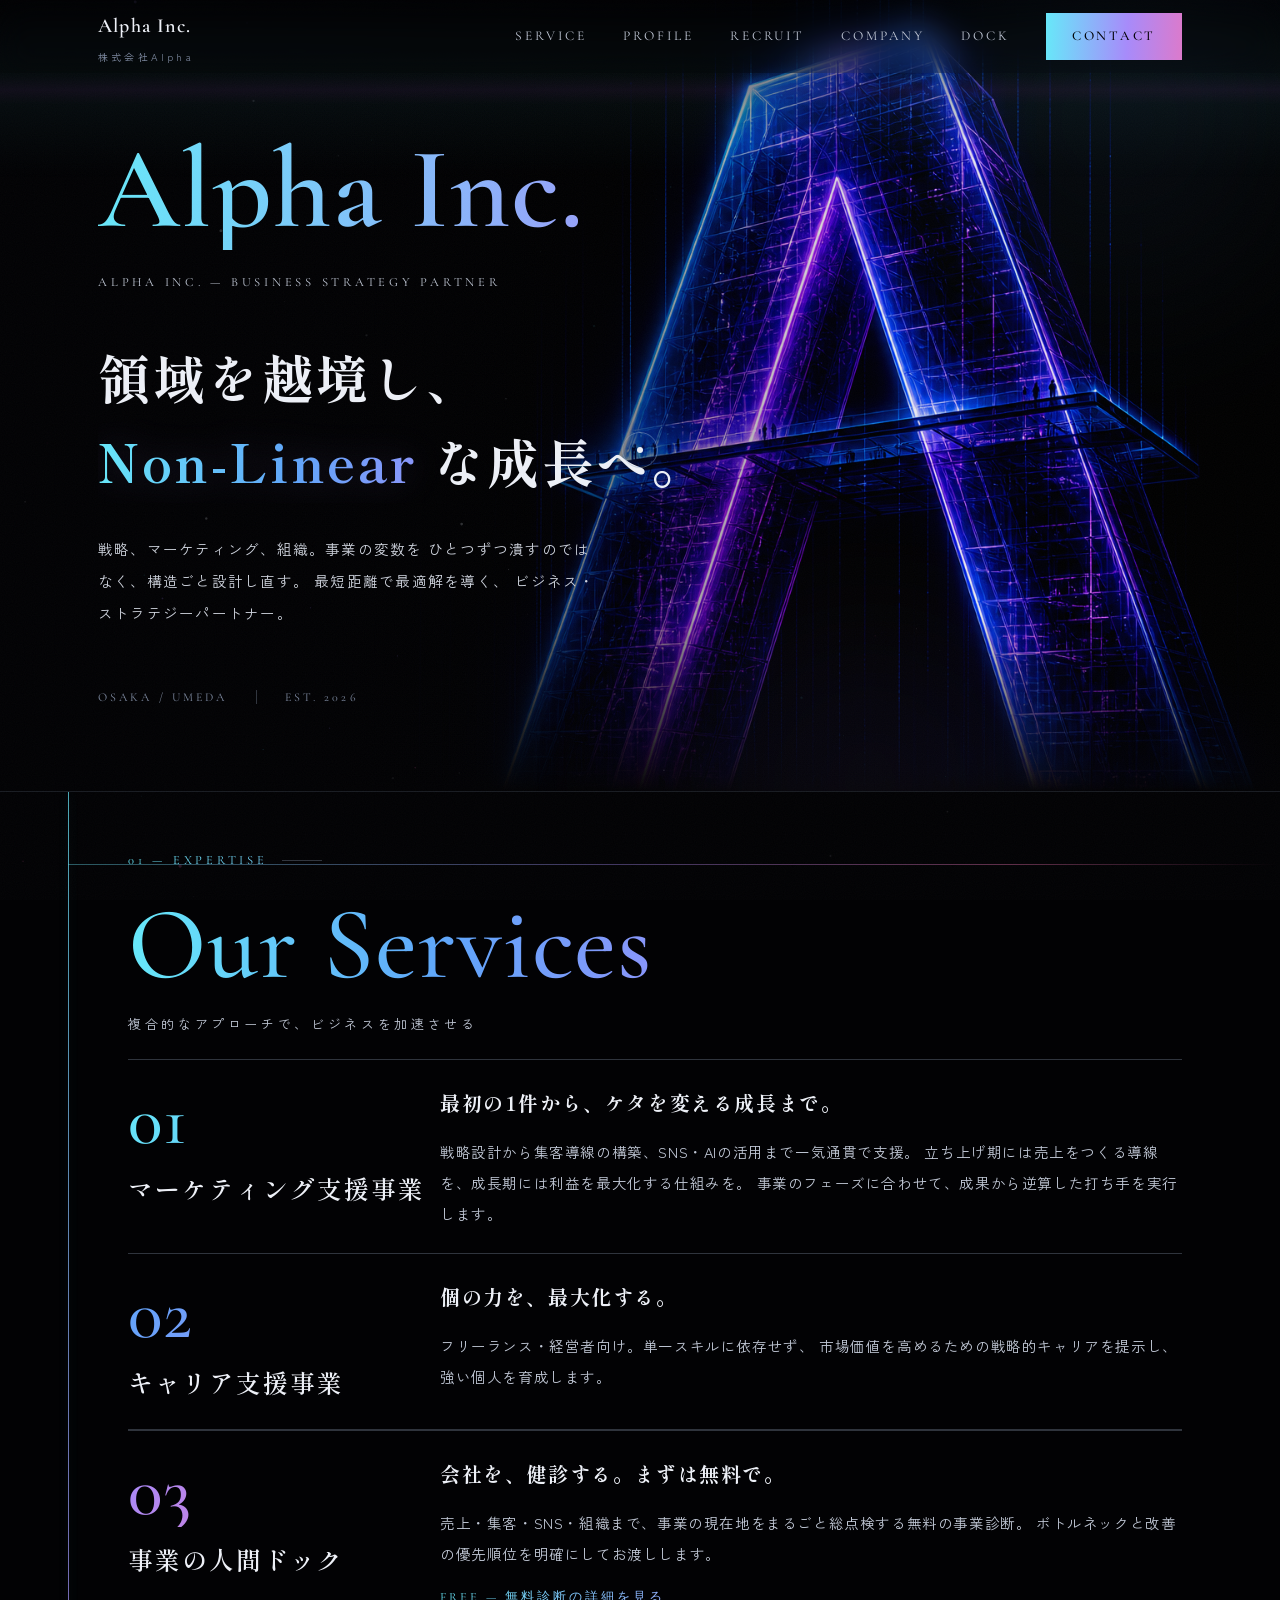
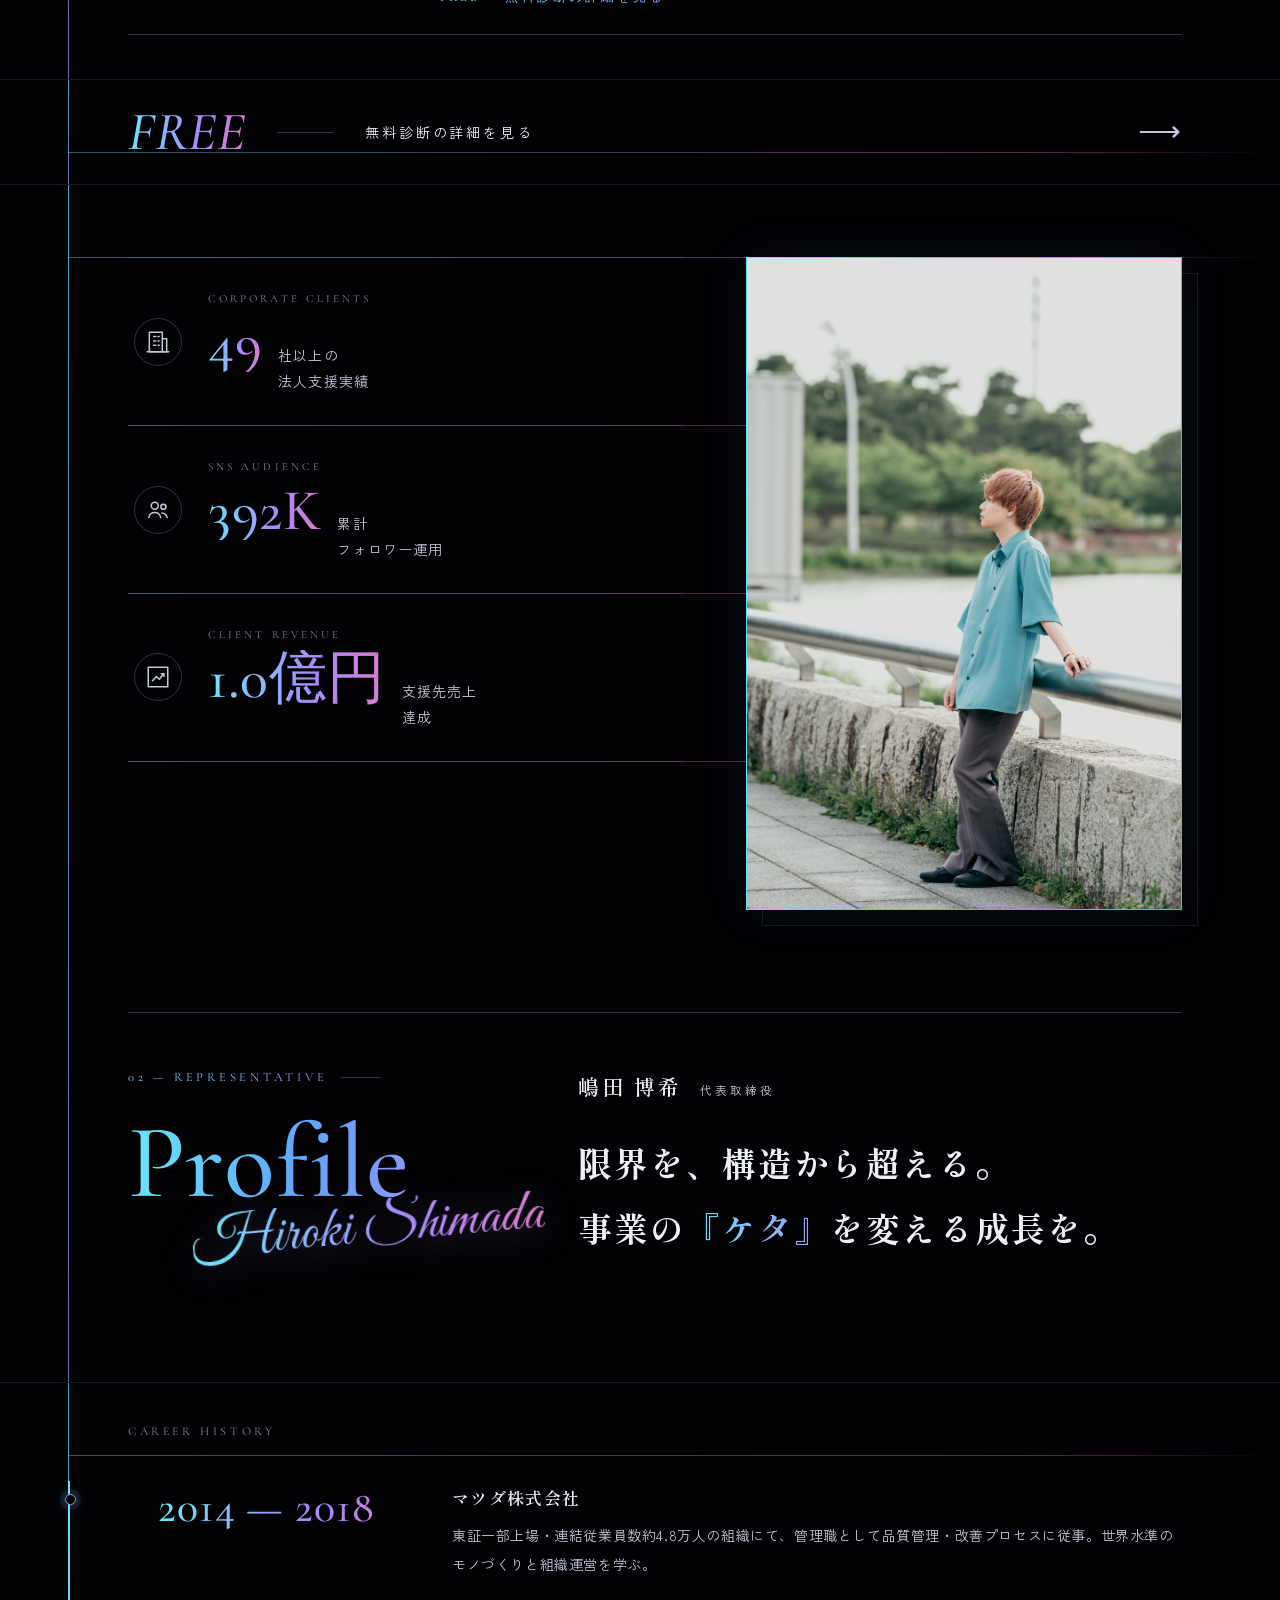
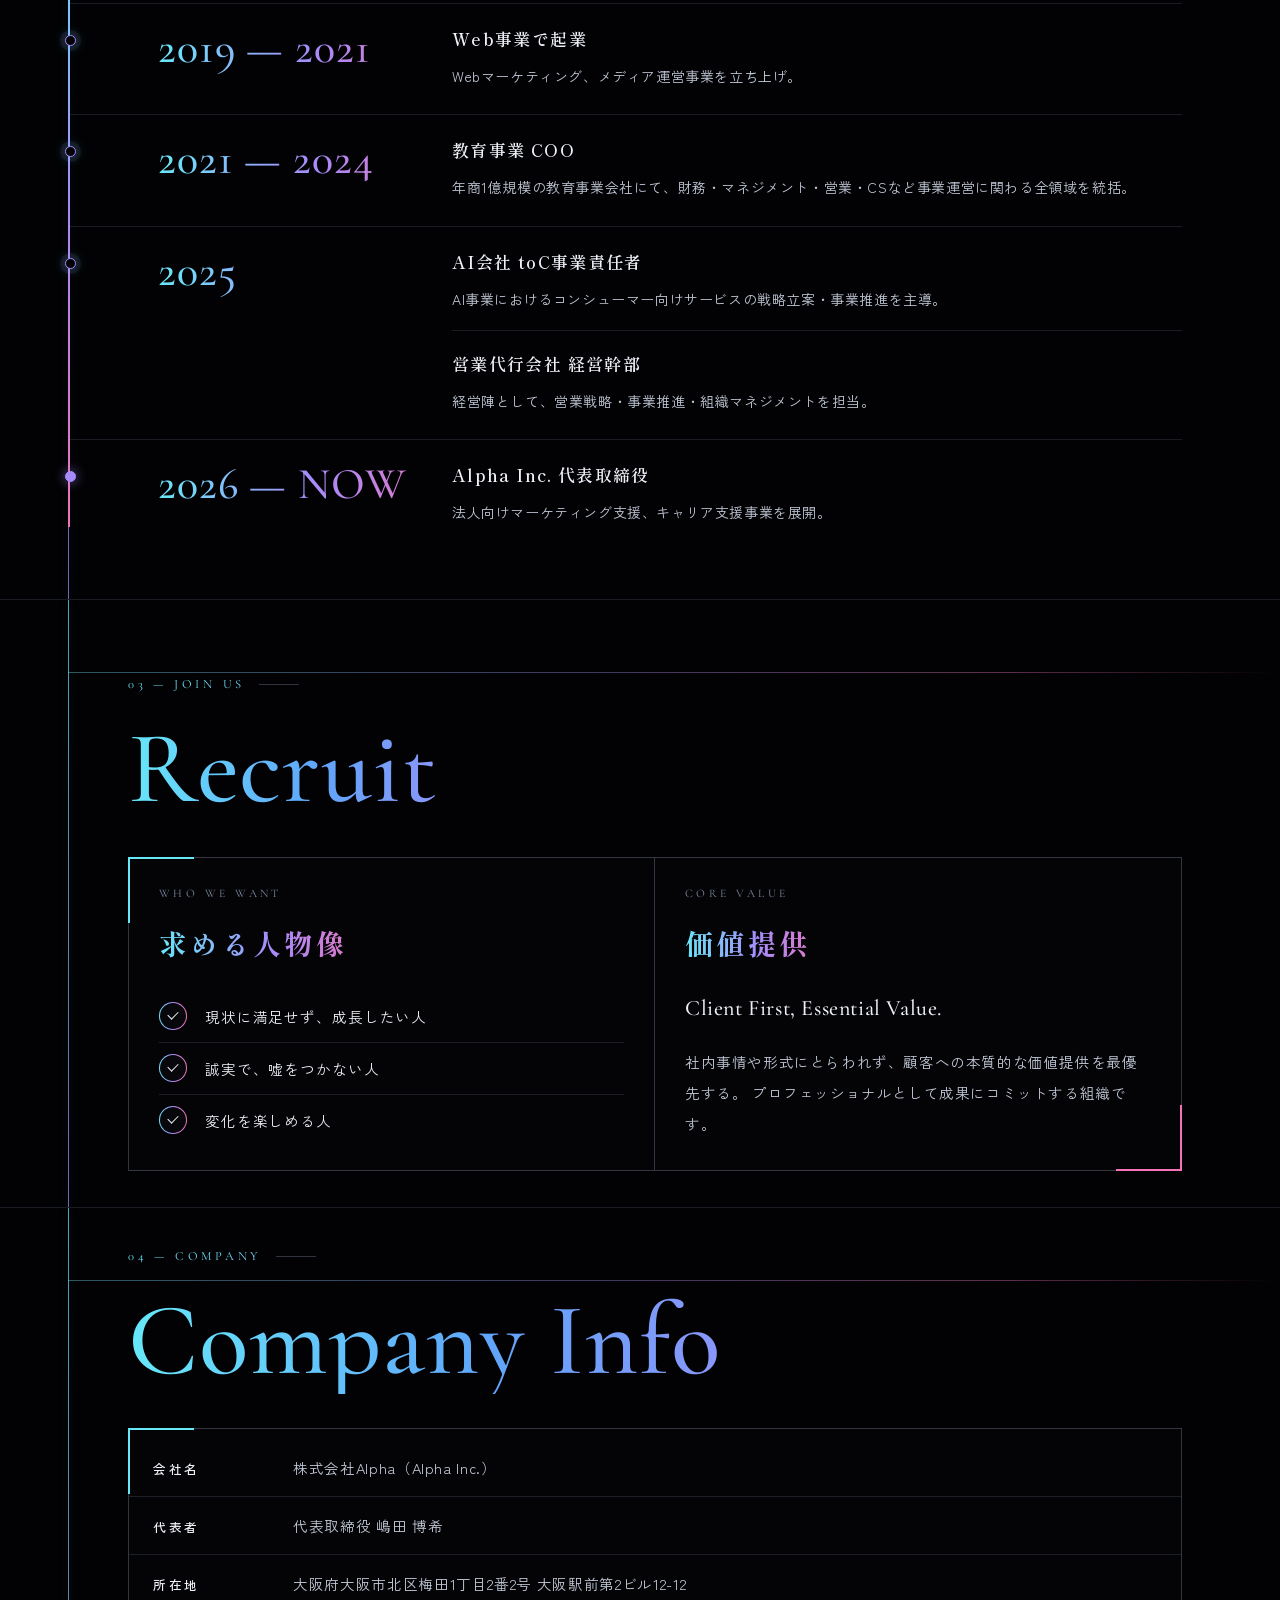
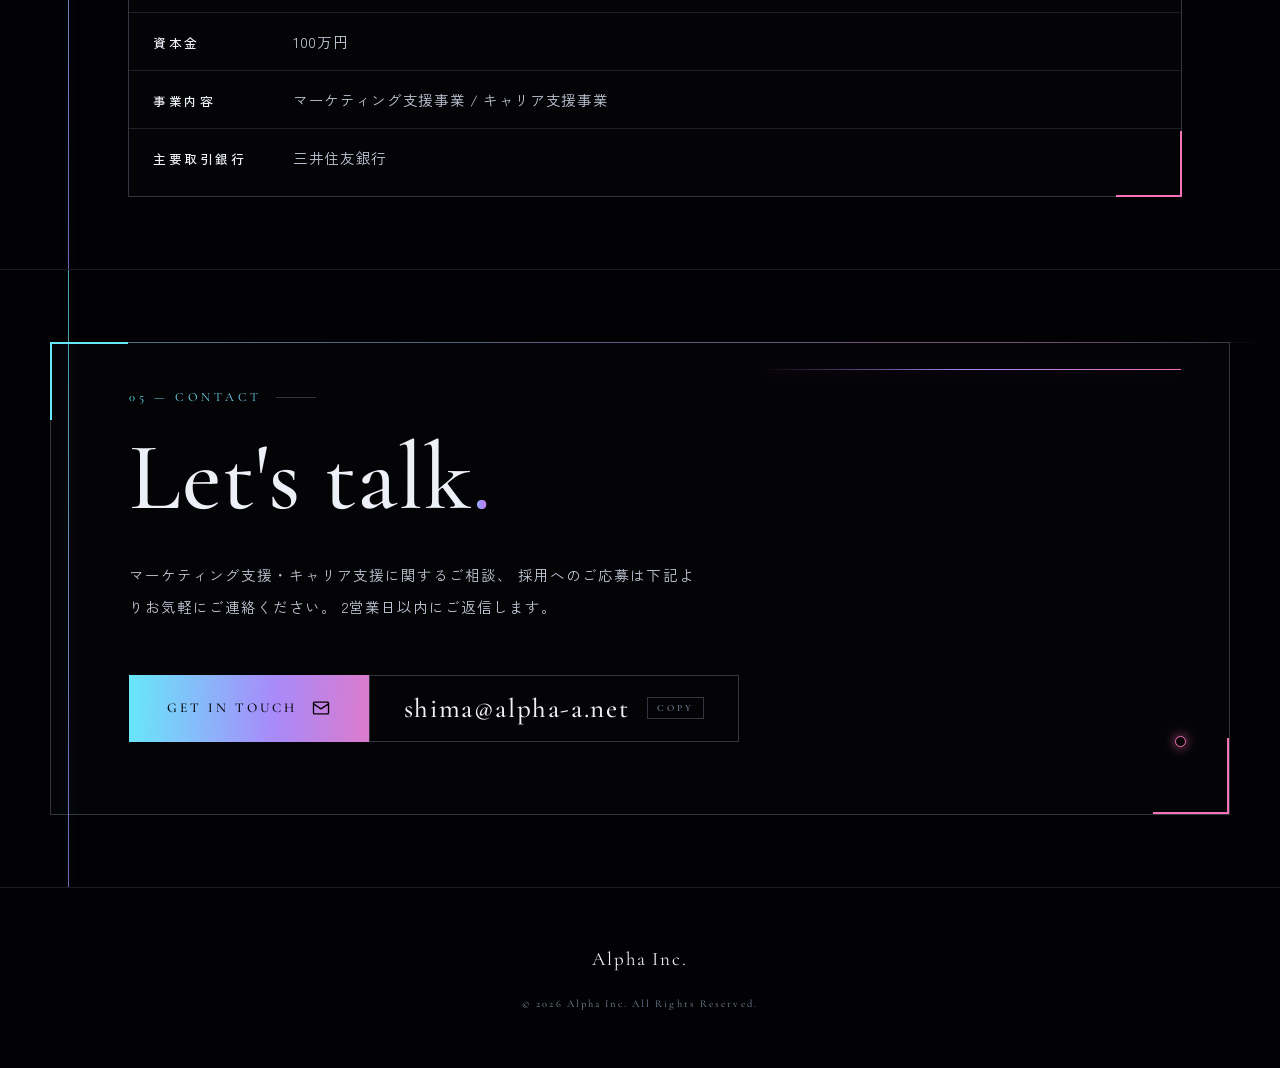
==== commit c7069267: "Update index.html" ====
--- a/index.html
+++ b/index.html
@@ -1125,3 +1125,4 @@
 </script>
 </body>
 </html>
+
